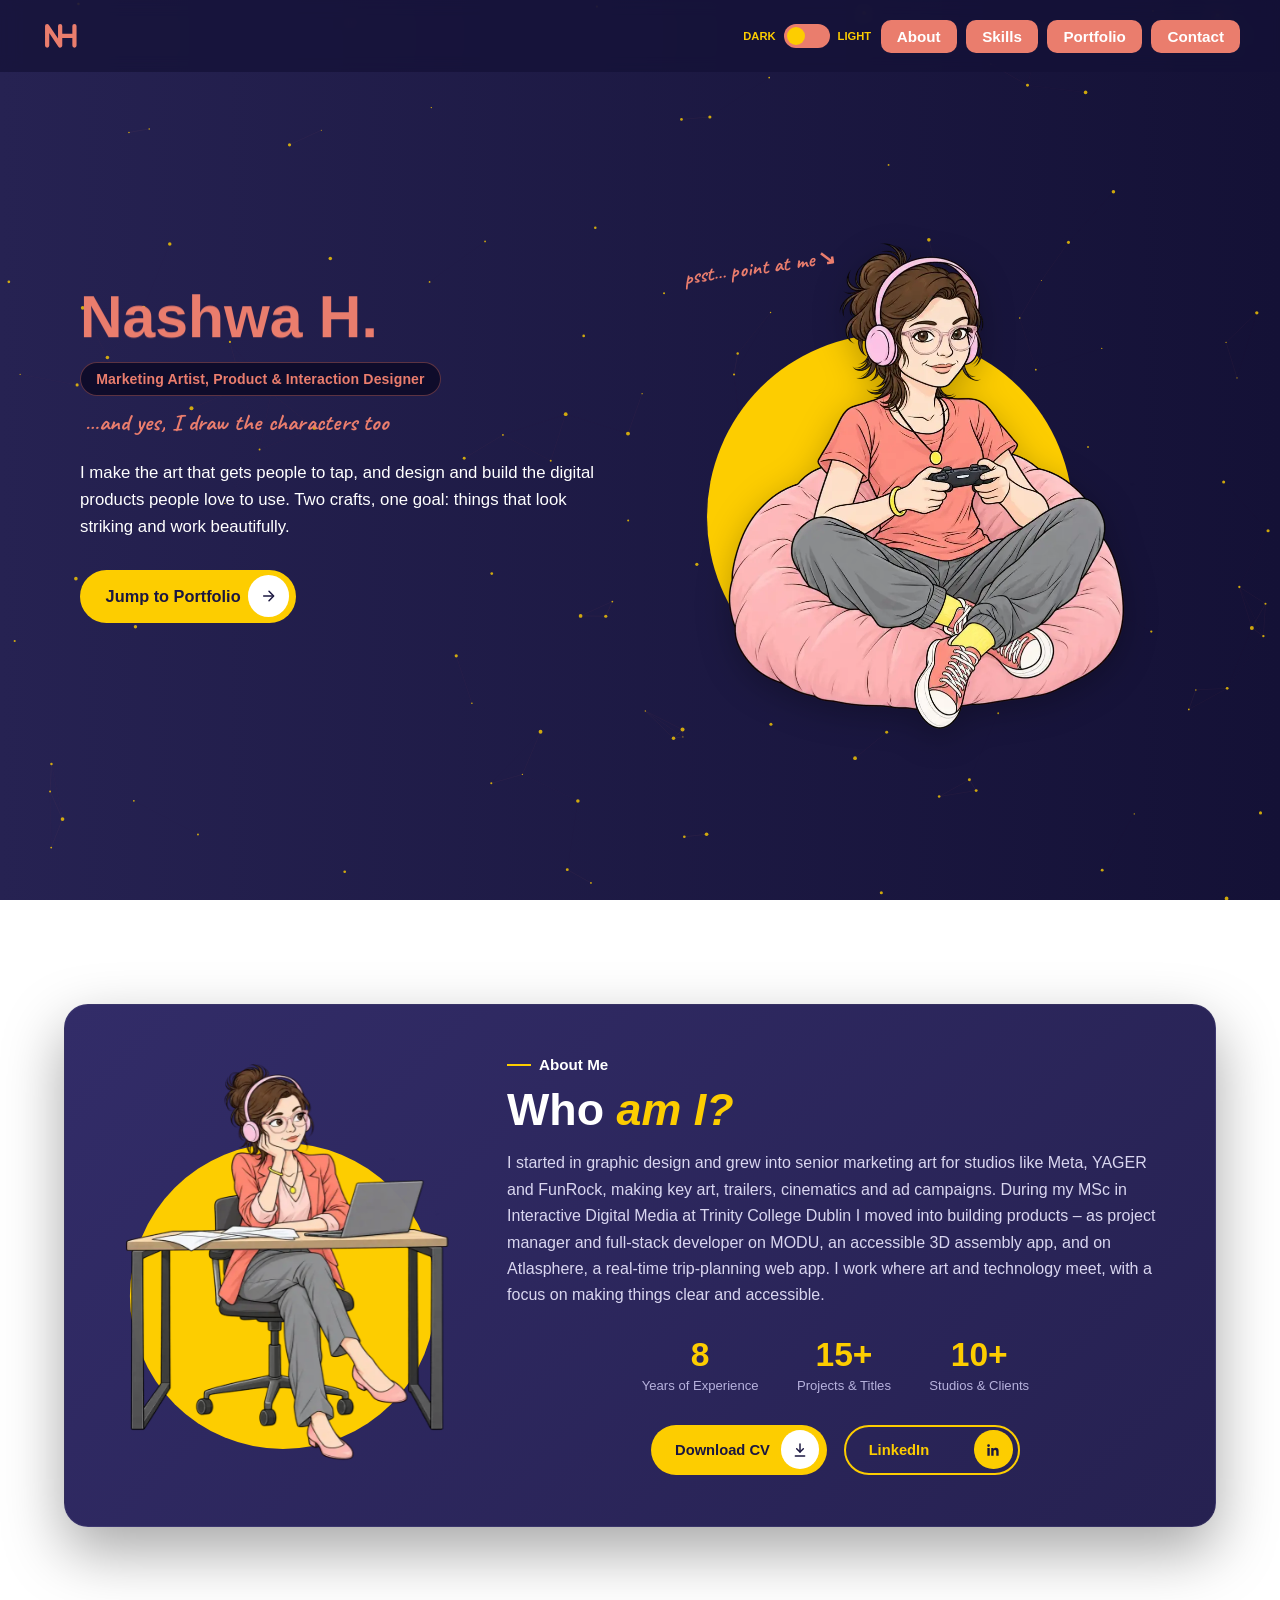
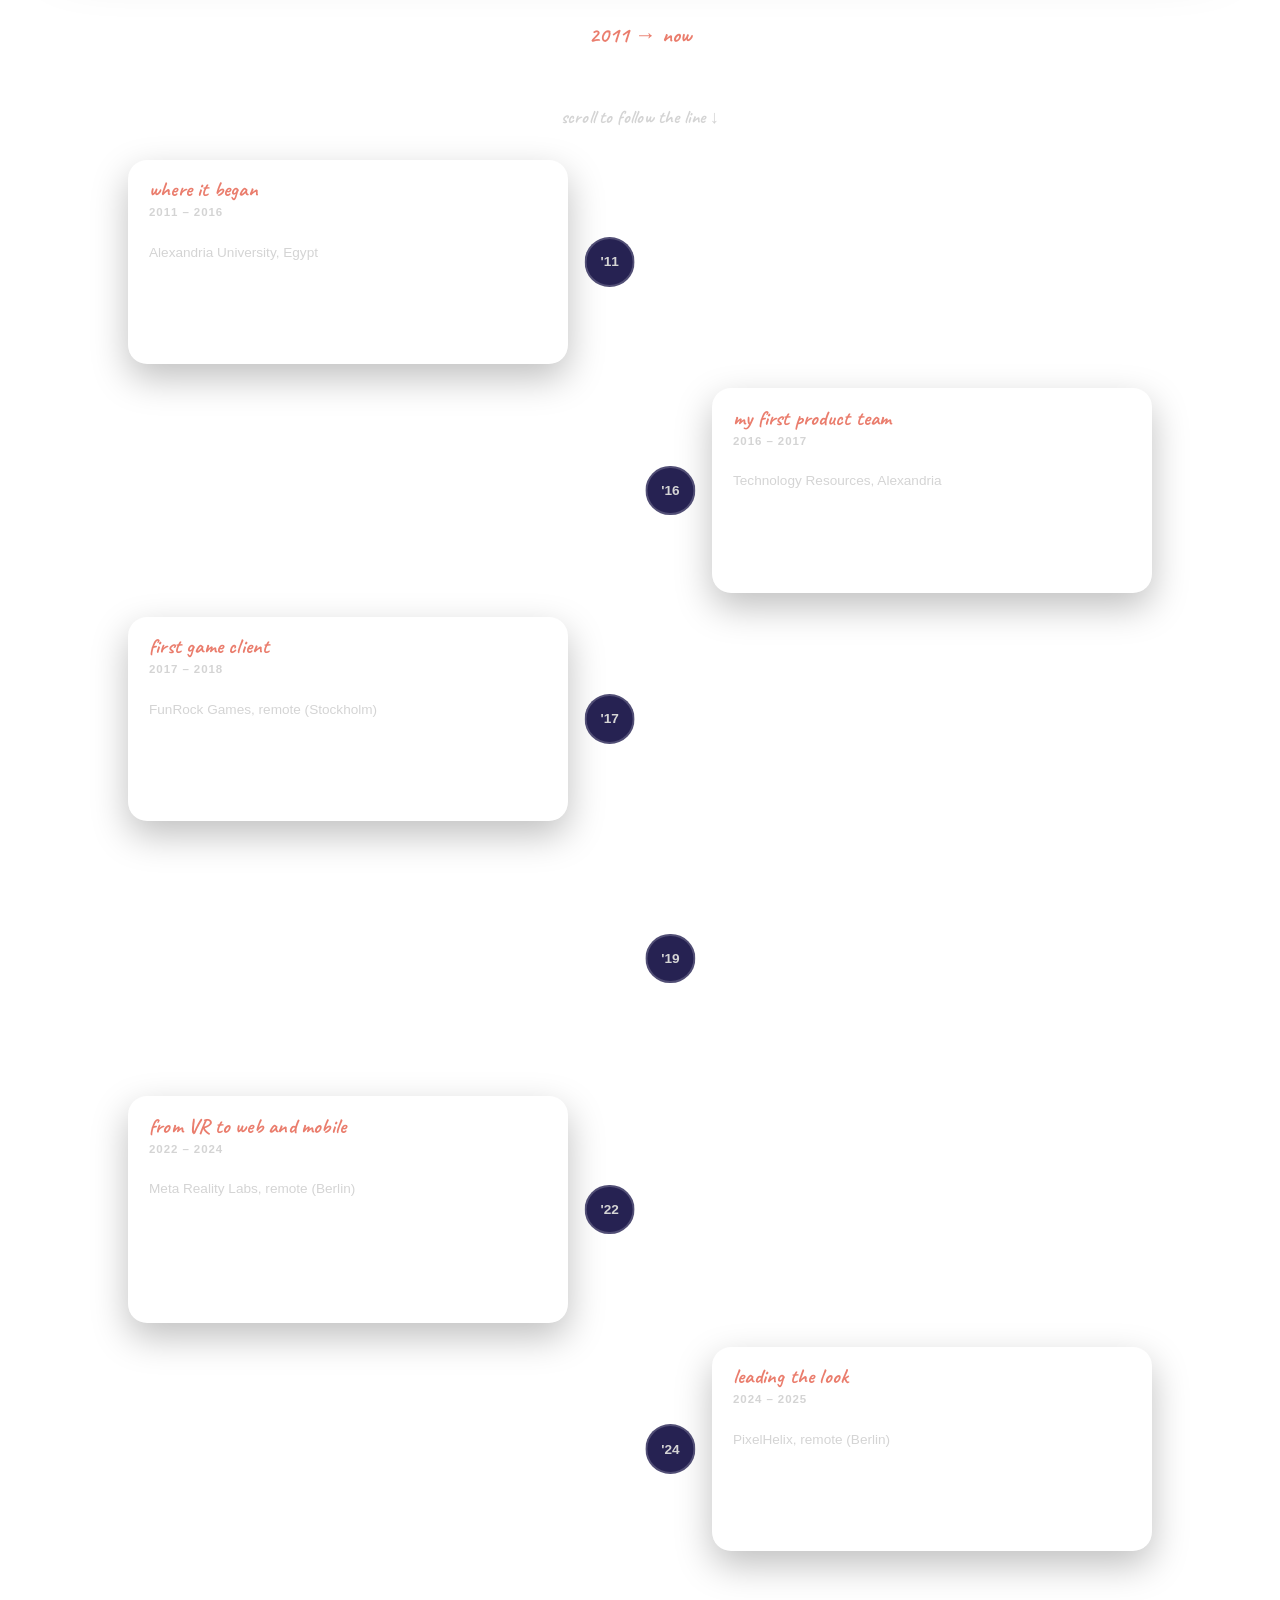
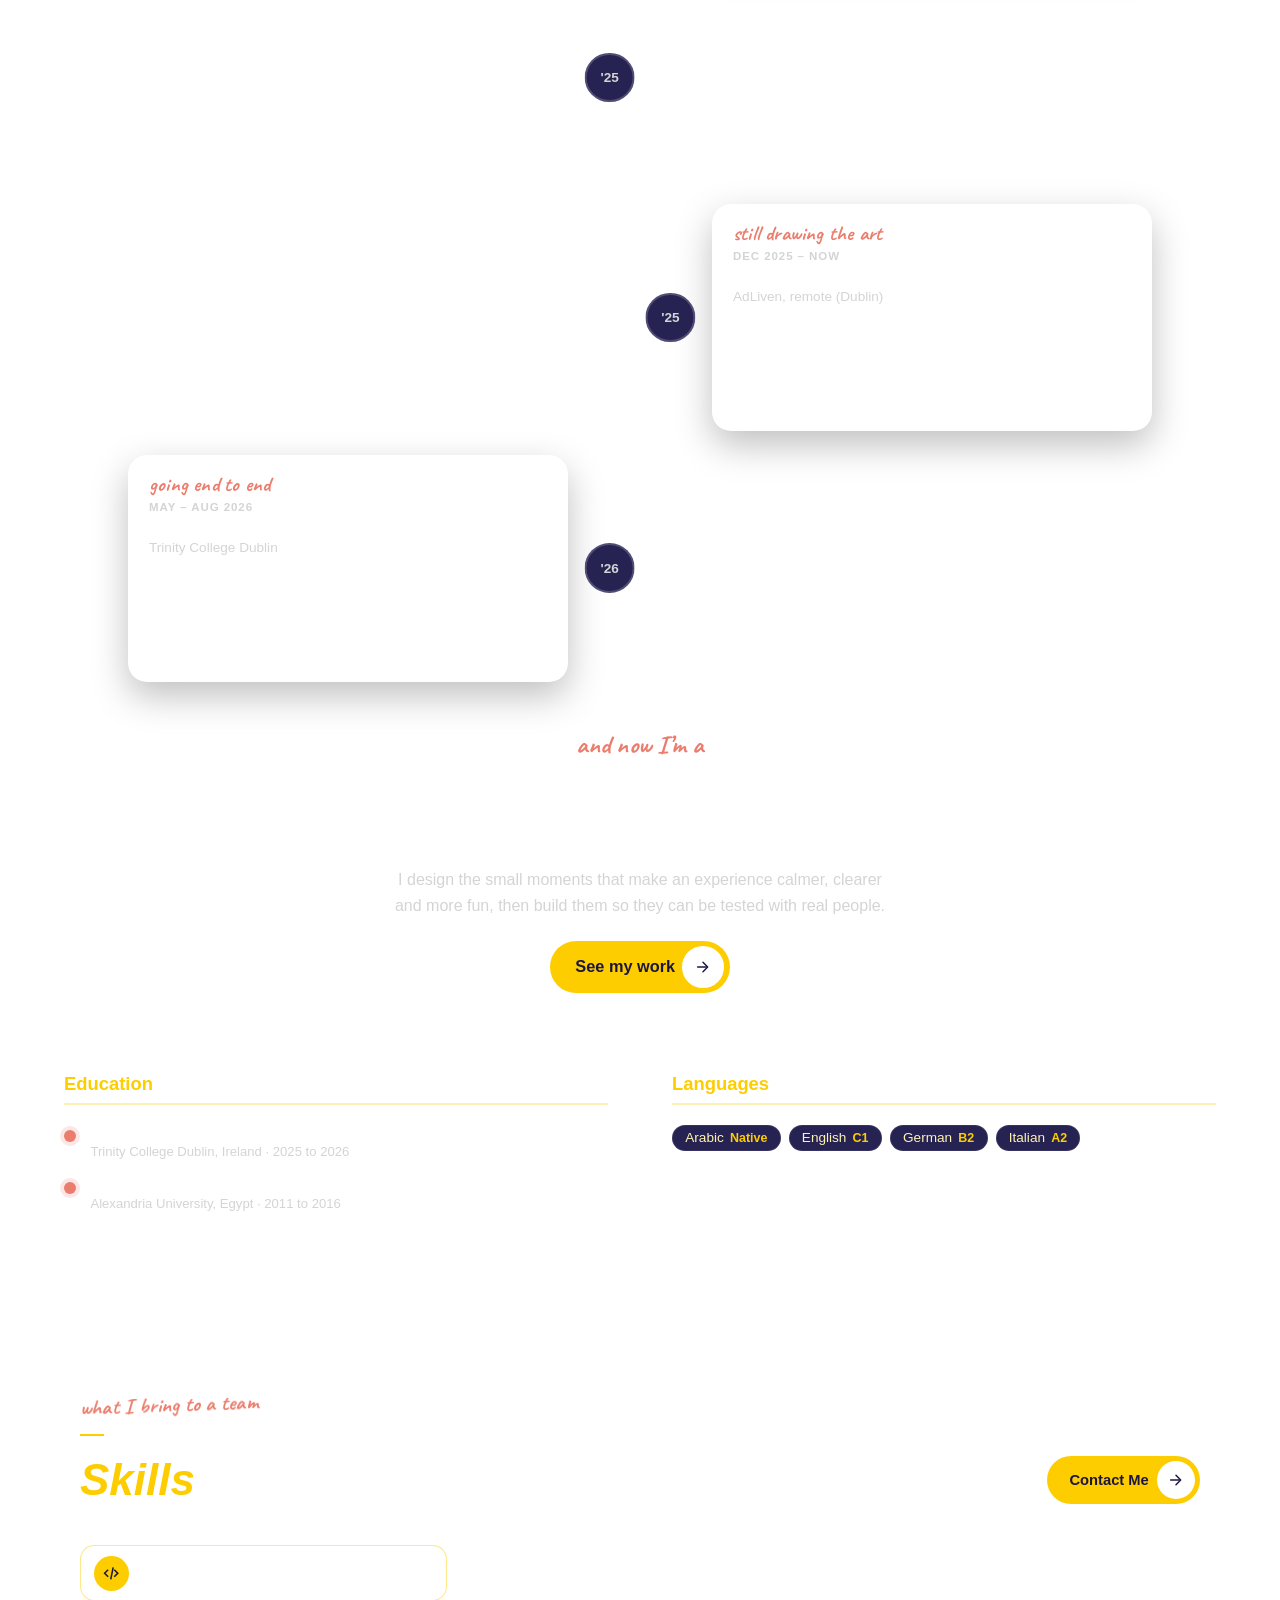
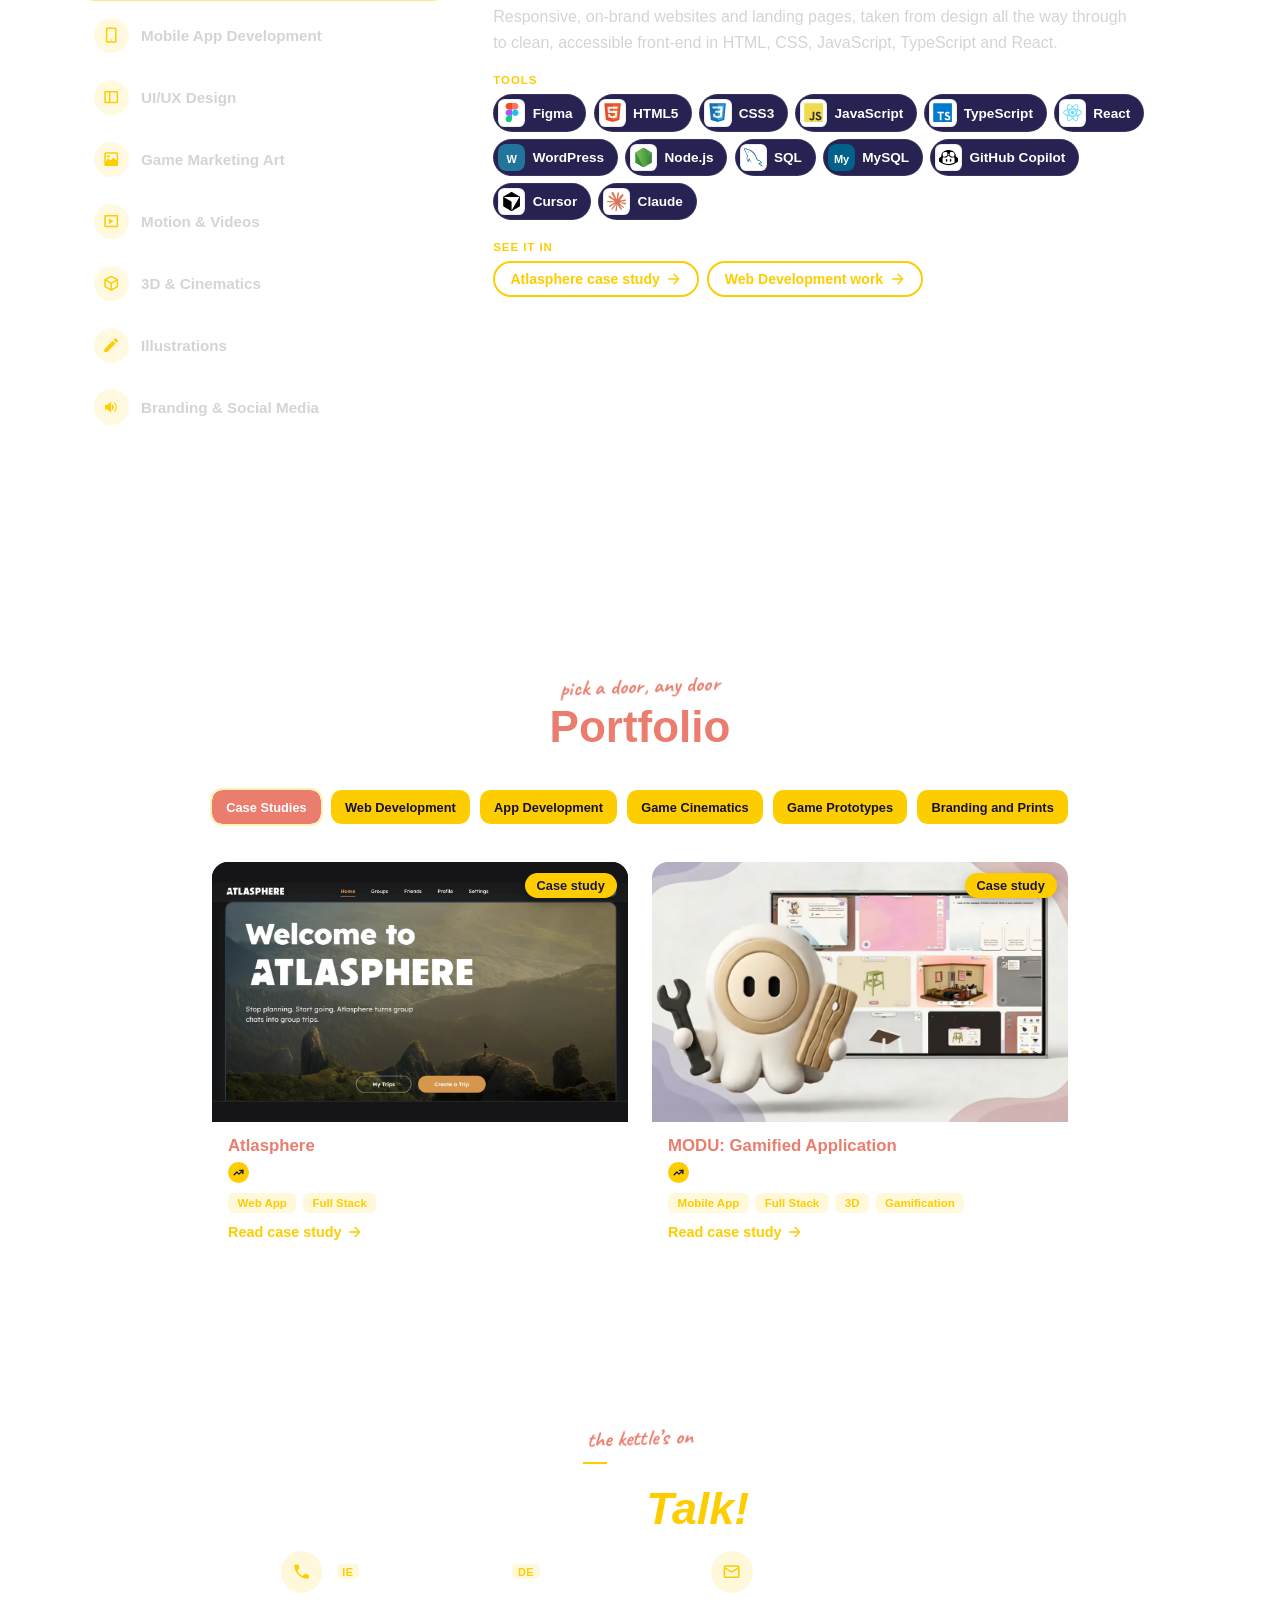
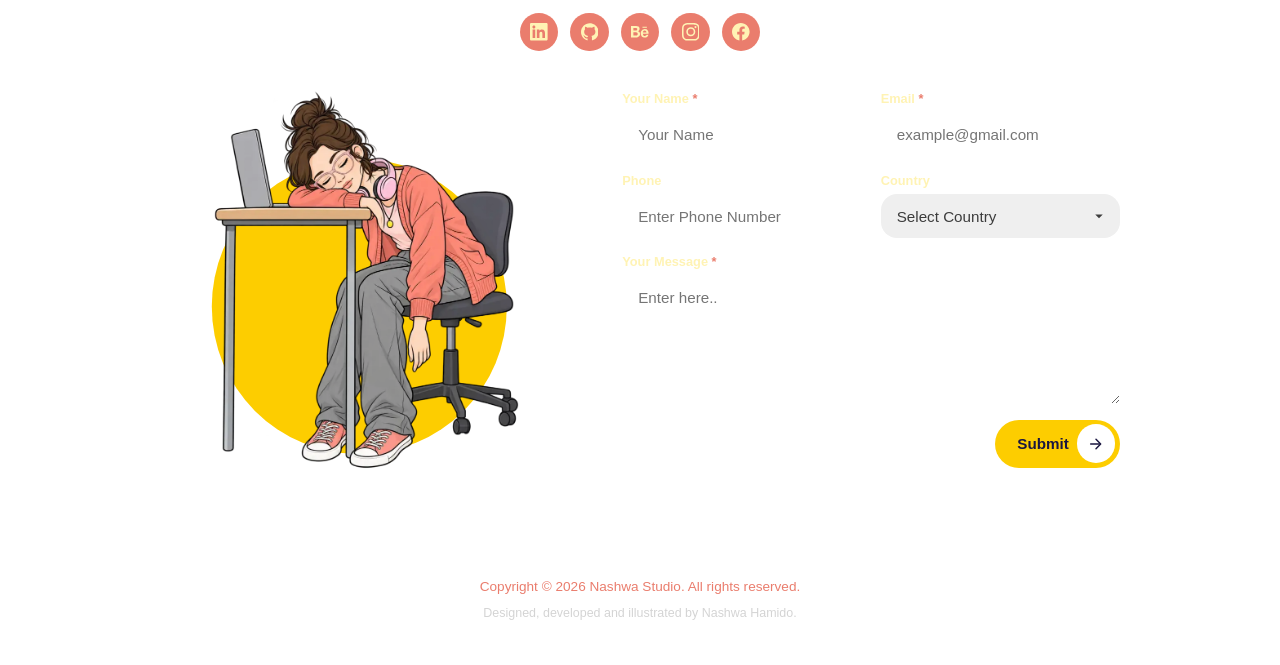
==== index.html @ b488387e "Joined NH monogram in coral for the site icon and the nav logo" ====
<!DOCTYPE html>
<html lang="en">
<head>
    <meta charset="UTF-8">
    <meta name="viewport" content="width=device-width, initial-scale=1.0">
    <meta name="description" content="Marketing artist, product and interaction designer. Key art, motion and cinematics for games at Meta and YAGER, and accessible web and mobile products built in React and React Native.">
    <link rel="preconnect" href="https://fonts.googleapis.com">
    <link rel="preconnect" href="https://fonts.gstatic.com" crossorigin>
    <link rel="stylesheet" href="https://fonts.googleapis.com/css2?family=Caveat:wght@500;700&display=swap">
    <link rel="stylesheet" type="text/css" href="css/onepage.css">
    <link rel="icon" type="image/svg+xml" href="/assets/favicon.svg">
    <link rel="icon" type="image/png" sizes="32x32" href="/assets/favicon-32.png">
    <link rel="apple-touch-icon" href="/assets/apple-touch-icon.png">
    <link rel="manifest" href="/site.webmanifest">
    <meta name="theme-color" content="#1d1946">
    <title>Nashwa Hamido | Marketing Artist, Product & Interaction Designer</title>
    <link rel="canonical" href="https://www.nashwa.studio/">
    <meta property="og:type" content="website">
    <meta property="og:site_name" content="Nashwa Hamido">
    <meta property="og:url" content="https://www.nashwa.studio/">
    <meta property="og:title" content="Nashwa Hamido | Marketing Artist, Product & Interaction Designer">
    <meta property="og:description" content="Marketing artist, product and interaction designer. Key art, motion and cinematics for games at Meta and YAGER, and accessible web and mobile products built in React and React Native.">
    <meta property="og:image" content="https://www.nashwa.studio/assets/og-share-2.jpg">
    <meta property="og:image:width" content="1200">
    <meta property="og:image:height" content="627">
    <meta property="og:image:alt" content="Nashwa Hamido, Marketing Artist, Product and Interaction Designer, illustrated gaming on a beanbag">
    <meta name="twitter:card" content="summary_large_image">
    <meta name="twitter:title" content="Nashwa Hamido | Marketing Artist, Product & Interaction Designer">
    <meta name="twitter:description" content="Marketing artist, product and interaction designer. Key art, motion and cinematics for games at Meta and YAGER, and accessible web and mobile products built in React and React Native.">
    <meta name="twitter:image" content="https://www.nashwa.studio/assets/og-share-2.jpg">
    <script type="application/ld+json">
{
      "@context": "https://schema.org",
      "@graph": [
        {
          "@type": "Person",
          "@id": "https://www.nashwa.studio/#person",
          "name": "Nashwa Hamido",
          "alternateName": [
            "Nashwa H.",
            "N. Hamido"
          ],
          "jobTitle": "Marketing Artist, Product & Interaction Designer",
          "url": "https://www.nashwa.studio/",
          "image": "https://www.nashwa.studio/assets/og-share-2.jpg",
          "email": "mailto:nashwa.elbanna144@gmail.com",
          "address": {
            "@type": "PostalAddress",
            "addressLocality": "Dublin",
            "addressCountry": "IE"
          },
          "alumniOf": [
            {
              "@type": "CollegeOrUniversity",
              "name": "Trinity College Dublin"
            },
            {
              "@type": "CollegeOrUniversity",
              "name": "Alexandria University"
            }
          ],
          "knowsAbout": [
            "Interaction design",
            "Product design",
            "UX design",
            "Accessibility",
            "Game marketing art",
            "Key art",
            "Motion design",
            "React Native",
            "TypeScript",
            "React",
            "Figma"
          ],
          "sameAs": [
            "https://www.linkedin.com/in/nashwa-hamido",
            "https://www.behance.net/NashwaHassan154",
            "https://github.com/nashwahamido"
          ]
        },
        {
          "@type": "WebSite",
          "@id": "https://www.nashwa.studio/#website",
          "url": "https://www.nashwa.studio/",
          "name": "Nashwa Hamido",
          "publisher": {
            "@id": "https://www.nashwa.studio/#person"
          }
        },
        {
          "@type": "ProfilePage",
          "@id": "https://www.nashwa.studio/#page",
          "url": "https://www.nashwa.studio/",
          "name": "Nashwa Hamido | Marketing Artist, Product & Interaction Designer",
          "mainEntity": {
            "@id": "https://www.nashwa.studio/#person"
          },
          "isPartOf": {
            "@id": "https://www.nashwa.studio/#website"
          }
        }
      ]
    }
    </script>
</head>
<body>
    <!-- Interactive particle background -->
    <canvas id="particle-canvas"></canvas>

    <!-- Fixed navigation -->
    <nav id="topnav" aria-label="primary">
        <a href="#home" class="logo" aria-label="Nashwa Hamido, home"><svg class="logo-mark" viewBox="0 0 64 64" aria-hidden="true" focusable="false"><path d="M11 47 V 17 L 31 47 V 17 M53 17 V 47 M31 32 H 53" fill="none" stroke="currentColor" stroke-width="6.5" stroke-linecap="round" stroke-linejoin="round"/></svg></a>
        <button class="nav-toggle" aria-label="Toggle navigation menu" aria-expanded="false" aria-controls="topnav"><span></span><span></span><span></span></button>
        <div class="nav-links">
            <div class="theme-toggle">
                <span class="theme-label">DARK</span>
                <label class="switch">
                    <input type="checkbox" id="theme-checkbox">
                    <span class="slider"></span>
                </label>
                <span class="theme-label">LIGHT</span>
            </div>
            <a href="#about">About</a>
            <a href="#services">Skills</a>
            <a href="#portfolio">Portfolio</a>
            <a href="#contact">Contact</a>
        </div>
    </nav>

    <main>
        <!-- ===================== HERO ===================== -->
        <section id="home" class="section">
            <div class="hero-text">
                <div class="name-block">
                    <h1 class="name reveal-hero">
                        <span class="name-loop">
                            <span class="name-loop-list" data-name-loop>
                                <span class="name-word">Nashwa Hamido</span>
                                <span class="name-word">Nashwa H.</span>
                                <span class="name-word">N. Hamido</span>
                            </span>
                        </span>
                    </h1>
                    <h2 class="title reveal-hero">Marketing Artist, Product &amp; Interaction Designer</h2>
                    <p class="scribble hero-scribble reveal-hero">&hellip;and yes, I draw the characters too</p>
                </div>
                <p class="description reveal-hero">I make the art that gets people to tap, and design and build the digital products people love to use. Two crafts, one goal: things that look striking and work beautifully.</p>
                <a href="#portfolio" class="cta reveal-hero">
                    <span class="cv-label">Jump to Portfolio</span>
                    <span class="cv-arrow" aria-hidden="true"><svg viewBox="0 0 24 24" fill="none" stroke="currentColor" stroke-width="2.2" stroke-linecap="round" stroke-linejoin="round"><path d="M4 12h13"/><path d="M12 5l7 7-7 7"/></svg></span>
                </a>
            </div>
            <div class="hero-art">
                <p class="scribble hero-hint" aria-hidden="true">psst&hellip; point at me</p>
                <a class="hero-art-wrapper" href="https://www.linkedin.com/in/nashwa-hamido/" target="_blank" rel="noopener" aria-label="Want to know more about me? Say hi on LinkedIn (opens in a new tab)">
                    <img src="assets/images/char/06_gaming.webp" alt="" class="reveal-art girl-illustration">
                    <svg class="zap-bolt zap-bolt--1" aria-hidden="true" viewBox="0 0 24 40"><path d="M14 0 L2 22 H11 L8 40 L22 14 H13 Z"/></svg>
                    <svg class="zap-bolt zap-bolt--2" aria-hidden="true" viewBox="0 0 24 40"><path d="M14 0 L2 22 H11 L8 40 L22 14 H13 Z"/></svg>
                    <svg class="zap-bolt zap-bolt--3" aria-hidden="true" viewBox="0 0 24 40"><path d="M14 0 L2 22 H11 L8 40 L22 14 H13 Z"/></svg>
                    <span class="speech-bubble" aria-hidden="true">WANT TO KNOW MORE ABOUT ME? SAY HI ON LINKEDIN!</span>
                </a>
            </div>
        </section>

        <!-- ===================== ABOUT ===================== -->
        <section id="about" class="section about-v2">
            <!-- Green intro card -->
            <div class="about-hero reveal">
                <div class="about-portrait">
                    <div class="portrait-illus">
                        <img src="assets/images/char/01_desk_work.webp" alt="Illustration of Nashwa working at her desk" class="portrait-illus-img">
                    </div>
                </div>
                <div class="about-intro">
                    <p class="kicker kicker-onhero"><span class="kicker-dash"></span>About Me</p>
                    <h2 class="about-h2">Who <span class="accent">am I?</span></h2>
                    <p class="about-desc">I started in graphic design and grew into senior marketing art for studios like Meta, YAGER and FunRock, making key art, trailers, cinematics and ad campaigns. During my MSc in Interactive Digital Media at Trinity College Dublin I moved into building products &ndash; as project manager and full-stack developer on MODU, an accessible 3D assembly app, and on Atlasphere, a real-time trip-planning web app. I work where art and technology meet, with a focus on making things clear and accessible.</p>
                    <div class="about-stats">
                        <div class="stat">
                            <span class="stat-num">8</span>
                            <span class="stat-label">Years of Experience</span>
                        </div>
                        <div class="stat">
                            <span class="stat-num">15+</span>
                            <span class="stat-label">Projects &amp; Titles</span>
                        </div>
                        <div class="stat">
                            <span class="stat-num">10+</span>
                            <span class="stat-label">Studios &amp; Clients</span>
                        </div>
                    </div>
                    <div class="about-cta-row">
                        <div class="cv-menu">
                            <button type="button" class="cv-btn" id="cv-menu-btn" aria-haspopup="true" aria-expanded="false" aria-controls="cv-menu-list">
                                <span class="cv-label">Download CV</span>
                                <span class="cv-arrow" aria-hidden="true"><svg viewBox="0 0 24 24" fill="none" stroke="currentColor" stroke-width="2.2" stroke-linecap="round" stroke-linejoin="round"><path d="M12 3v12"/><path d="m7 10 5 5 5-5"/><path d="M5 21h14"/></svg></span>
                            </button>
                            <div class="cv-menu-list" id="cv-menu-list" role="menu" aria-labelledby="cv-menu-btn" hidden>
                                <a href="assets/cv/NashwaHamido_CV_MarketingArtist.pdf" target="_blank" rel="noopener" role="menuitem">Marketing Artist</a>
                                <a href="assets/cv/NashwaHamido_CV_ProductInteractionDesigner.pdf" target="_blank" rel="noopener" role="menuitem">Product &amp; Interaction Designer</a>
                            </div>
                        </div>
                        <a href="https://www.linkedin.com/in/nashwa-hamido/" target="_blank" rel="noopener" class="cv-btn cv-btn-alt">
                            <span class="cv-label">LinkedIn</span>
                            <span class="cv-arrow" aria-hidden="true"><svg viewBox="0 0 24 24" width="14" height="14" fill="currentColor"><path d="M20.447 20.452h-3.554v-5.569c0-1.328-.027-3.037-1.852-3.037-1.853 0-2.136 1.445-2.136 2.939v5.667H9.351V9h3.414v1.561h.046c.477-.9 1.637-1.85 3.37-1.85 3.601 0 4.267 2.37 4.267 5.455v6.286zM5.337 7.433a2.062 2.062 0 1 1 0-4.124 2.062 2.062 0 0 1 0 4.124zM7.119 20.452H3.555V9h3.564v11.452z"/></svg></span>
                        </a>
                    </div>
                </div>
            </div>


            <!-- Journey: a wavy line that draws itself as you scroll -->
            <div class="journey" id="journey">
                <p class="scribble jr-kicker">2011 &rarr; now</p>
                <h3 class="jr-title">My journey so far</h3>
                <p class="scribble jr-hint" aria-hidden="true">scroll to follow the line &darr;</p>
                <div class="jr-track">
                    <svg class="jr-line" aria-hidden="true" focusable="false"><path class="jr-line-base"/><path class="jr-line-draw"/></svg>
                    <ol class="jr-stops">
                    <li class="jr-stop jr-stop--left">
                        <span class="jr-dot" aria-hidden="true">'11</span>
                        <article class="jr-card">
                            <p class="jr-note scribble">where it began</p>
                            <p class="jr-when">2011 – 2016</p>
                            <h4 class="jr-role">BFA (Hons) Visual Communication</h4>
                            <p class="jr-org">Alexandria University, Egypt</p>
                            <p class="jr-desc">Five years of drawing, type, layout and brand, and the habit of making things look intentional.</p>
                            <p class="jr-tags"><span>Illustration</span><span>Branding</span></p>
                        </article>
                    </li>
                    <li class="jr-stop jr-stop--right">
                        <span class="jr-dot" aria-hidden="true">'16</span>
                        <article class="jr-card">
                            <p class="jr-note scribble">my first product team</p>
                            <p class="jr-when">2016 – 2017</p>
                            <h4 class="jr-role">Graphic Designer &amp; Illustrator</h4>
                            <p class="jr-org">Technology Resources, Alexandria</p>
                            <p class="jr-desc">Worked alongside product managers and front-end designers on brand identities and UI for the company&rsquo;s mobile apps.</p>
                            <p class="jr-tags"><span>App UI</span><span>Brand identity</span></p>
                        </article>
                    </li>
                    <li class="jr-stop jr-stop--left">
                        <span class="jr-dot" aria-hidden="true">'17</span>
                        <article class="jr-card">
                            <p class="jr-note scribble">first game client</p>
                            <p class="jr-when">2017 – 2018</p>
                            <h4 class="jr-role">Graphic Designer</h4>
                            <p class="jr-org">FunRock Games, remote (Stockholm)</p>
                            <p class="jr-desc">Social ad campaigns for the mobile game Heroes United, in still and video formats.</p>
                            <p class="jr-tags"><span>Ad campaigns</span><span>Mobile games</span></p>
                        </article>
                    </li>
                    <li class="jr-stop jr-stop--right">
                        <span class="jr-dot" aria-hidden="true">'19</span>
                        <article class="jr-card">
                            <p class="jr-note scribble">AAA, in Berlin</p>
                            <p class="jr-when">2019 – 2022</p>
                            <h4 class="jr-role">Marketing Artist</h4>
                            <p class="jr-org">YAGER Development, Berlin</p>
                            <p class="jr-desc">UI icons and screens for The Cycle&rsquo;s DLCs, seasonal website mockups built in WordPress, and in-engine cinematics for trailers.</p>
                            <p class="jr-tags"><span>Key art</span><span>UI</span><span>Cinematics</span></p>
                        </article>
                        <img class="jr-char jr-char--tall" src="assets/images/char/07_laptop_standing.webp" alt="" aria-hidden="true" loading="lazy">
                    </li>
                    <li class="jr-stop jr-stop--left">
                        <span class="jr-dot" aria-hidden="true">'22</span>
                        <article class="jr-card">
                            <p class="jr-note scribble">from VR to web and mobile</p>
                            <p class="jr-when">2022 – 2024</p>
                            <h4 class="jr-role">Marketing Artist</h4>
                            <p class="jr-org">Meta Reality Labs, remote (Berlin)</p>
                            <p class="jr-desc">Store screens and UI icons in Figma, in-game rewards for Horizon Worlds as it moved from VR to web and mobile, and key art for Crayta seasons.</p>
                            <p class="jr-tags"><span>Figma</span><span>VR</span><span>Live ops</span></p>
                        </article>
                    </li>
                    <li class="jr-stop jr-stop--right">
                        <span class="jr-dot" aria-hidden="true">'24</span>
                        <article class="jr-card">
                            <p class="jr-note scribble">leading the look</p>
                            <p class="jr-when">2024 – 2025</p>
                            <h4 class="jr-role">Senior Designer</h4>
                            <p class="jr-org">PixelHelix, remote (Berlin)</p>
                            <p class="jr-desc">Creative direction for game marketing assets and brand campaigns, including interactive promotional visuals.</p>
                            <p class="jr-tags"><span>Creative direction</span></p>
                        </article>
                    </li>
                    <li class="jr-stop jr-stop--left">
                        <span class="jr-dot" aria-hidden="true">'25</span>
                        <article class="jr-card">
                            <p class="jr-note scribble">learning the why</p>
                            <p class="jr-when">2025 – 2026</p>
                            <h4 class="jr-role">MSc Interactive Digital Media</h4>
                            <p class="jr-org">Trinity College Dublin</p>
                            <p class="jr-desc">Research on reducing cognitive load in 3D interfaces, and two products built end to end: Atlasphere and MODU.</p>
                            <p class="jr-tags"><span>HCI</span><span>Accessibility</span><span>Research</span></p>
                        </article>
                        <img class="jr-char" src="assets/images/char/02_warrior.webp" alt="" aria-hidden="true" loading="lazy">
                    </li>
                    <li class="jr-stop jr-stop--right">
                        <span class="jr-dot" aria-hidden="true">'25</span>
                        <article class="jr-card">
                            <p class="jr-note scribble">still drawing the art</p>
                            <p class="jr-when">Dec 2025 – now</p>
                            <h4 class="jr-role">Senior Marketing Artist</h4>
                            <p class="jr-org">AdLiven, remote (Dublin)</p>
                            <p class="jr-desc">Video ads and screen designs for full campaigns for mobile game clients including King, Dream Games and MobilityWare, from concept to delivery.</p>
                            <p class="jr-tags"><span>Video ads</span><span>Mobile games</span></p>
                        </article>
                    </li>
                    <li class="jr-stop jr-stop--left">
                        <span class="jr-dot" aria-hidden="true">'26</span>
                        <article class="jr-card">
                            <p class="jr-note scribble">going end to end</p>
                            <p class="jr-when">May – Aug 2026</p>
                            <h4 class="jr-role">MODU, project manager &amp; full-stack</h4>
                            <p class="jr-org">Trinity College Dublin</p>
                            <p class="jr-desc">Four guidance profiles, a design system, and an IDM Showcase run with 100+ testers, 87% of whom finished all four builds.</p>
                            <p class="jr-tags"><span>React Native</span><span>Design systems</span><span>Testing</span></p>
                        </article>
                    </li>
                    </ol>
                </div>
                <div class="jr-now">
                    <p class="scribble">and now I&rsquo;m a</p>
                    <p class="jr-now-title">Product &amp; interaction designer who still draws the art</p>
                    <p class="jr-now-sub">I design the small moments that make an experience calmer, clearer and more fun, then build them so they can be tested with real people.</p>
                    <a href="#portfolio" class="cta jr-now-cta"><span class="cv-label">See my work</span><span class="cv-arrow" aria-hidden="true"><svg viewBox="0 0 24 24" fill="none" stroke="currentColor" stroke-width="2.2" stroke-linecap="round" stroke-linejoin="round"><path d="M4 12h13"/><path d="M12 5l7 7-7 7"/></svg></span></a>
                </div>
            </div>

            <!-- Education &amp; languages (experience lives in the journey above) -->
            <div class="about-timeline about-timeline--edu">
                <div class="tl-col reveal">
                    <h3 class="tl-title">Education</h3>
                    <div class="tl-item">
                        <span class="tl-dot"></span>
                        <div class="tl-body">
                            <span class="tl-role">MSc Interactive Digital Media</span>
                            <span class="tl-meta">Trinity College Dublin, Ireland &middot; 2025 to 2026</span>
                        </div>
                    </div>
                    <div class="tl-item">
                        <span class="tl-dot"></span>
                        <div class="tl-body">
                            <span class="tl-role">BFA (Hons) Visual Communication</span>
                            <span class="tl-meta">Alexandria University, Egypt &middot; 2011 to 2016</span>
                        </div>
                    </div>
                </div>
                <div class="tl-col reveal">
                    <h3 class="tl-title">Languages</h3>
                    <div class="lang-chips">
                        <span class="lang-chip">Arabic <em>Native</em></span>
                        <span class="lang-chip">English <em>C1</em></span>
                        <span class="lang-chip">German <em>B2</em></span>
                        <span class="lang-chip">Italian <em>A2</em></span>
                    </div>
                </div>
            </div>
        </section>

        <!-- ===================== SERVICES ===================== -->
        <section id="services" class="section">
            <p class="scribble section-scribble" aria-hidden="true">what I bring to a team</p>
            <p class="kicker"><span class="kicker-dash"></span>Skills &amp; tools</p>
            <div class="services-head">
                <h2 class="services-title"><span class="accent">Skills</span> &amp; tools</h2>
                <a href="#contact" class="view-all">
                    <span class="view-all-label">Contact Me</span>
                    <span class="view-all-arrow" aria-hidden="true"><svg viewBox="0 0 24 24" fill="none" stroke="currentColor" stroke-width="2.2" stroke-linecap="round" stroke-linejoin="round"><path d="M4 12h13"/><path d="M12 5l7 7-7 7"/></svg></span>
                </a>
            </div>
            <div class="services-grid">
                <div class="service-card" data-seen="Atlasphere case study|/atlasphere;Web Development work|#pf-webdev" data-tools="figma html5 css3 javascript typescript react wordpress node-js sql mysql github-copilot cursor claude">
                    <span class="service-icon">
                        <svg viewBox="0 0 24 24" aria-hidden="true"><path d="M8.7 15.9 4.8 12l3.9-3.9-1.4-1.4L2 12l5.3 5.3 1.4-1.4zm6.6 0 3.9-3.9-3.9-3.9 1.4-1.4L22 12l-5.3 5.3-1.4-1.4zM13.6 4.2l-3.2 15.6 1.96.4 3.2-15.6-1.96-.4z"/></svg>
                    </span>
                    <h3>Web Design &amp; Front-End</h3>
                    <p>Responsive, on-brand websites and landing pages, taken from design all the way through to clean, accessible front-end in HTML, CSS, JavaScript, TypeScript and React.</p>
                </div>
                <div class="service-card" data-seen="MODU case study|/modu;App Development work|#pf-appdev" data-tools="react-native expo figma supabase node-js git github-copilot cursor claude">
                    <span class="service-icon">
                        <svg viewBox="0 0 24 24" aria-hidden="true"><path d="M7 2h10a2 2 0 0 1 2 2v16a2 2 0 0 1-2 2H7a2 2 0 0 1-2-2V4a2 2 0 0 1 2-2zm0 2v16h10V4H7zm4 15h2v-1.5h-2V19z"/></svg>
                    </span>
                    <h3>Mobile App Development</h3>
                    <p>Cross-platform mobile apps built end to end with React Native (Expo), from UI design and gamification to real-time 3D features and backend integration.</p>
                </div>
                <div class="service-card" data-seen="MODU case study|/modu;Atlasphere case study|/atlasphere" data-tools="figma">
                    <span class="service-icon">
                        <svg viewBox="0 0 24 24" aria-hidden="true"><path d="M4 4h16a1 1 0 0 1 1 1v14a1 1 0 0 1-1 1H4a1 1 0 0 1-1-1V5a1 1 0 0 1 1-1zm1 2v12h4V6H5zm6 0v12h8V6h-8z"/></svg>
                    </span>
                    <h3>UI/UX Design</h3>
                    <p>User-centred interfaces and flows, from research and wireframes to interactive prototypes in Figma, built on shared design tokens and reusable components.</p>
                </div>
                <div class="service-card" data-seen="Game marketing work|#pf-casestudies" data-tools="photoshop illustrator midjourney adobe-firefly nano-banana gpt-image">
                    <span class="service-icon">
                        <svg viewBox="0 0 24 24" aria-hidden="true"><path d="M5 3a2 2 0 0 0-2 2v14a2 2 0 0 0 2 2h14a2 2 0 0 0 2-2V5a2 2 0 0 0-2-2H5zm0 2h14v8.6l-3.3-3.3a1 1 0 0 0-1.4 0l-3.3 3.3-2.3-2.3a1 1 0 0 0-1.4 0L5 15.6V5zm3.5 1.5a1.75 1.75 0 1 0 0 3.5 1.75 1.75 0 0 0 0-3.5z"/></svg>
                    </span>
                    <h3>Game Marketing Art</h3>
                    <p>Campaign key art and promotional visuals for games, from hero key art and store or launch assets to seasonal event artwork and ad creatives that stay on-brand across every channel.</p>
                </div>
                <div class="service-card" data-seen="Game marketing work|#pf-casestudies" data-tools="after-effects premiere-pro animate">
                    <span class="service-icon">
                        <svg viewBox="0 0 24 24" aria-hidden="true"><path d="M4 4a1 1 0 0 0-1 1v14a1 1 0 0 0 1 1h16a1 1 0 0 0 1-1V5a1 1 0 0 0-1-1H4zm1 2h14v12H5V6zm4 2.5v7l6-3.5-6-3.5z"/></svg>
                    </span>
                    <h3>Motion &amp; Videos</h3>
                    <p>Key art animation, trailers and social video that bring marketing art to life, with motion graphics and editing done in After Effects and Premiere Pro.</p>
                </div>
                <div class="service-card" data-seen="Game marketing work|#pf-casestudies;Game Prototypes|#pf-gamedev" data-tools="unreal-engine unity3d oculus maya blender zbrush 3ds-max keyshot">
                    <span class="service-icon">
                        <svg viewBox="0 0 24 24" aria-hidden="true"><path d="M12 2a1 1 0 0 0-.5.13l-8 4.5A1 1 0 0 0 3 7.5v9a1 1 0 0 0 .5.87l8 4.5a1 1 0 0 0 1 0l8-4.5a1 1 0 0 0 .5-.87v-9a1 1 0 0 0-.5-.87l-8-4.5A1 1 0 0 0 12 2zm0 2.15L18.2 7.5 12 11 5.8 7.5 12 4.15zM5 9.2l6 3.37v6.73l-6-3.38V9.2zm14 0v6.72l-6 3.38v-6.73l6-3.37z"/></svg>
                    </span>
                    <h3>3D &amp; Cinematics</h3>
                    <p>Staged in-engine cinematics, 3D scenes and product renders, built in Unreal Engine, Maya, Blender and KeyShot for striking promotional shots.</p>
                </div>
                <div class="service-card" data-seen="Branding and Prints|#pf-branding;Game Prototypes|#pf-gamedev" data-tools="photoshop illustrator">
                    <span class="service-icon">
                        <svg viewBox="0 0 24 24" aria-hidden="true"><path d="M3 17.25V21h3.75L17.81 9.94l-3.75-3.75L3 17.25zM20.71 7.04a1 1 0 0 0 0-1.41l-2.34-2.34a1 1 0 0 0-1.41 0l-1.83 1.83 3.75 3.75 1.83-1.83z"/></svg>
                    </span>
                    <h3>Illustrations</h3>
                    <p>Original illustration work across projects, from marketing and seasonal event pieces to iconography, characters and concept sketches for key art as part of the production pipeline.</p>
                </div>
                <div class="service-card" data-seen="Branding and Prints|#pf-branding" data-tools="photoshop illustrator figma">
                    <span class="service-icon">
                        <svg viewBox="0 0 24 24" aria-hidden="true"><path d="M4 9v6h3l5 4V5L7 9H4zm11.5 3a4.5 4.5 0 0 0-2.5-4.03v8.06A4.5 4.5 0 0 0 15.5 12zM16 5.03v2.06a7 7 0 0 1 0 9.82v2.06a9 9 0 0 0 0-13.94z"/></svg>
                    </span>
                    <h3>Branding &amp; Social Media</h3>
                    <p>Brand-consistent social campaigns and ad sets, with typography, banners and platform-ready creatives that carry one cohesive visual identity.</p>
                </div>
            </div>
                <!-- Toolkit: two tracks (art / product), each a left-to-right process -->
                <details class="tk-fold" id="tk-fold">
                    <summary class="tk-fold-btn"><span class="tk-fold-open">See the full toolkit</span><span class="tk-fold-close">Hide the full toolkit</span><svg viewBox="0 0 24 24" fill="none" stroke="currentColor" stroke-width="2.2" stroke-linecap="round" stroke-linejoin="round" aria-hidden="true"><path d="M6 9l6 6 6-6"/></svg></summary>
                <div class="toolkit" id="toolkit">
                    <p class="kicker tools-kicker"><span class="kicker-dash"></span>Toolkit</p>
                    <h2 class="tools-title">How I <span class="accent">make things</span></h2>
                    <p class="scribble section-scribble tk-scribble" aria-hidden="true">the tools behind it</p>
                    <p class="toolkit-hint">Every tool I use, grouped by how I make things.</p>
                    <section class="track track--art" aria-labelledby="track-art">
                        <header class="track-head"><h3 id="track-art" class="track-label">Art track</h3><p class="track-sub">Marketing art, motion and cinematics</p></header>
                        <ol class="track-steps">
                            <li class="step" style="--i:1"><span class="step-num" aria-hidden="true">1</span><h4 class="step-name">Sketch &amp; Paint</h4>
                                <ul class="step-tools"><li class="tchip" data-tool="photoshop"><span class="tool-ico tool-ico--tile" aria-hidden="true"><svg xmlns="http://www.w3.org/2000/svg" viewBox="0 0 128 128" preserveAspectRatio="xMidYMid meet"><rect width="128" height="128" rx="28" fill="#001e36"/><text x="64" y="70" text-anchor="middle" dominant-baseline="central" font-family="Arial, Helvetica, sans-serif" font-weight="700" font-size="52" fill="#31a8ff">Ps</text></svg></span><span class="tchip-name">Photoshop</span></li><li class="tchip" data-tool="illustrator"><span class="tool-ico tool-ico--tile" aria-hidden="true"><svg xmlns="http://www.w3.org/2000/svg" viewBox="0 0 128 128" preserveAspectRatio="xMidYMid meet"><rect width="128" height="128" rx="28" fill="#330000"/><text x="64" y="70" text-anchor="middle" dominant-baseline="central" font-family="Arial, Helvetica, sans-serif" font-weight="700" font-size="52" fill="#ff9a00">Ai</text></svg></span><span class="tchip-name">Illustrator</span></li><li class="tchip" data-tool="animate"><span class="tool-ico tool-ico--tile" aria-hidden="true"><svg xmlns="http://www.w3.org/2000/svg" viewBox="0 0 128 128" preserveAspectRatio="xMidYMid meet"><rect width="128" height="128" rx="28" fill="#331000"/><text x="64" y="70" text-anchor="middle" dominant-baseline="central" font-family="Arial, Helvetica, sans-serif" font-weight="700" font-size="52" fill="#ff9a3c">An</text></svg></span><span class="tchip-name">Animate</span></li></ul></li>
                            <li class="step" style="--i:2"><span class="step-num" aria-hidden="true">2</span><h4 class="step-name">3D &amp; Scenes</h4>
                                <ul class="step-tools"><li class="tchip" data-tool="maya"><span class="tool-ico" aria-hidden="true"><svg xmlns="http://www.w3.org/2000/svg" viewBox="0 0 128 128"><defs><linearGradient id="maya-original-a" gradientUnits="userSpaceOnUse" x1="100.777" y1="85.094" x2="86.576" y2="91.058"><stop offset=".09" stop-color="#1A5964"/><stop offset=".3" stop-color="#137078"/><stop offset=".5" stop-color="#0E8085"/><stop offset=".66" stop-color="#0C858A"/><stop offset="1" stop-color="#0A8B8F"/></linearGradient><linearGradient id="maya-original-b" gradientUnits="userSpaceOnUse" x1="99.581" y1="56.123" x2="130.166" y2="75.523"><stop offset="0" stop-color="#079EA0"/><stop offset=".43" stop-color="#14878E"/><stop offset="1" stop-color="#256A77"/></linearGradient><linearGradient id="maya-original-c" gradientUnits="userSpaceOnUse" x1="112" y1="16.835" x2="112" y2="120.497"><stop offset="0" stop-color="#B4B4B4"/><stop offset=".8" stop-color="#03ABAB"/><stop offset="1" stop-color="#137980"/></linearGradient><linearGradient id="maya-original-d" gradientUnits="userSpaceOnUse" x1="59.349" y1="57.417" x2="135.485" y2="42.575"><stop offset="0" stop-color="#0F5D64"/><stop offset=".1" stop-color="#097A7E"/><stop offset=".23" stop-color="#049395"/><stop offset=".34" stop-color="#01A3A3"/><stop offset=".43" stop-color="#00A8A8"/><stop offset="1" stop-color="#4EBCC1"/></linearGradient><linearGradient id="maya-original-e" gradientUnits="userSpaceOnUse" x1="-10.003" y1="72.033" x2="26.772" y2="50.748"><stop offset="0" stop-color="#00A9A9"/><stop offset=".65" stop-color="#049496"/><stop offset="1" stop-color="#088286"/></linearGradient><linearGradient id="maya-original-f" gradientUnits="userSpaceOnUse" x1="2.06" y1="91.643" x2="32.014" y2="89.985"><stop offset="0" stop-color="#20626E"/><stop offset="1" stop-color="#069D9F"/></linearGradient><linearGradient id="maya-original-g" gradientUnits="userSpaceOnUse" x1="41.036" y1="5.266" x2="36.336" y2="101.578"><stop offset="0" stop-color="#99CBD2"/><stop offset=".9" stop-color="#498F93"/><stop offset="1" stop-color="#2E7B7D"/></linearGradient></defs><path fill="url(#maya-original-a)" d="M98 121h3V49l-6 9v56l3 7z"/><path fill="url(#maya-original-b)" d="M98 121V51l23-44h5v54l-22 60h-6"/><path fill="url(#maya-original-c)" d="M126 121H98c2.9-5.7 14.1-29.2 19-48 8.5-33.1 9-58 9-58v106z"/><path fill="url(#maya-original-d)" d="M126 7H89L63 69l11 30h1c.4 0 1-.3 2-2 4.1-7.6 49-90 49-90z"/><path fill="url(#maya-original-e)" d="M2 121.7l3-.7 27-49V56L5 9 2 7.4v114.3z"/><path fill="url(#maya-original-f)" d="M32 59.1c-2.3 6.9-7.9 23.6-13.6 34.3C8.2 113 2 121.7 2 121.7s23.7 2 30-5.7V60v-.9z"/><path fill="url(#maya-original-g)" d="M52 97c1 1.8 1.6 2 2 2h21c.2-.2.4-.4.4-.7-.1-.4-.2-.9-.4-1.3L38 4 2 7.4S47.7 89.2 52 97z"/></svg></span><span class="tchip-name">Maya</span></li><li class="tchip" data-tool="blender"><span class="tool-ico" aria-hidden="true"><svg viewBox="0 0 128 128" xmlns="http://www.w3.org/2000/svg"><path d="M66.332 70.032c.24-4.242 2.327-7.987 5.485-10.634 3.094-2.602 7.248-4.193 11.809-4.193 4.537 0 8.69 1.59 11.78 4.193 3.163 2.647 5.237 6.392 5.485 10.634.24 4.35-1.523 8.41-4.605 11.417-3.158 3.05-7.627 4.977-12.66 4.977-5.037 0-9.526-1.915-12.664-4.977-3.094-3.006-4.853-7.044-4.606-11.397zm0 0" fill="#235785"/><path d="M39.245 79.002c.028 1.66.564 4.89 1.36 7.404 1.682 5.336 4.537 10.273 8.49 14.599 4.062 4.465 9.074 8.055 14.85 10.61 6.073 2.67 12.665 4.037 19.505 4.037 6.84-.009 13.432-1.4 19.504-4.102 5.776-2.582 10.79-6.168 14.85-10.657 3.974-4.374 6.82-9.307 8.491-14.647a37 37 0 001.595-8.163c.208-2.69.12-5.405-.263-8.12a37.535 37.535 0 00-5.417-14.714c-2.574-4.15-5.916-7.76-9.89-10.813l.012-.004-39.955-30.506c-.036-.028-.068-.056-.104-.08-2.619-2.002-7.044-1.994-9.91.008-2.914 2.031-3.25 5.385-.656 7.496l-.012.008 16.682 13.484-50.789.051h-.068c-4.197.004-8.239 2.739-9.03 6.213-.82 3.521 2.035 6.46 6.412 6.46l-.008.016 25.736-.048L4.58 82.524c-.056.044-.12.088-.176.132C.069 85.95-1.33 91.446 1.4 94.9c2.778 3.522 8.666 3.546 13.047.02L39.505 74.51s-.368 2.758-.336 4.397zm64.56 9.219c-5.168 5.228-12.416 8.21-20.227 8.21-7.831.012-15.079-2.918-20.248-8.142-2.526-2.559-4.377-5.473-5.528-8.591a22.202 22.202 0 01-1.271-9.602 22.446 22.446 0 012.778-9.039c1.507-2.714 3.59-5.18 6.14-7.267 5.033-4.058 11.42-6.28 18.1-6.28 6.709-.008 13.097 2.174 18.13 6.236 2.55 2.075 4.625 4.529 6.14 7.243a22.302 22.302 0 012.774 9.043 22.313 22.313 0 01-1.271 9.598c-1.147 3.142-3.002 6.056-5.533 8.615zm0 0" fill="#e87500"/></svg></span><span class="tchip-name">Blender</span></li><li class="tchip" data-tool="zbrush"><span class="tool-ico tool-ico--tile" aria-hidden="true"><svg xmlns="http://www.w3.org/2000/svg" viewBox="0 0 128 128"><rect x="0" y="0" width="128" height="128" rx="26" fill="#2b2b2b"/><text x="64" y="64" dominant-baseline="central" text-anchor="middle" font-family="'Trebuchet MS','Segoe UI',Arial,sans-serif" font-weight="700" font-size="60" fill="#d98a4b">Zb</text></svg></span><span class="tchip-name">ZBrush</span></li><li class="tchip" data-tool="3ds-max"><span class="tool-ico tool-ico--tile" aria-hidden="true"><svg xmlns="http://www.w3.org/2000/svg" viewBox="0 0 128 128"><rect x="0" y="0" width="128" height="128" rx="26" fill="#0d2e2c"/><text x="64" y="64" dominant-baseline="central" text-anchor="middle" font-family="'Trebuchet MS','Segoe UI',Arial,sans-serif" font-weight="700" font-size="44" fill="#2fb6ad">3ds</text></svg></span><span class="tchip-name">3ds Max</span></li><li class="tchip" data-tool="keyshot"><span class="tool-ico tool-ico--tile" aria-hidden="true"><svg xmlns="http://www.w3.org/2000/svg" viewBox="0 0 128 128"><rect x="0" y="0" width="128" height="128" rx="26" fill="#0a2a43"/><text x="64" y="64" dominant-baseline="central" text-anchor="middle" font-family="'Trebuchet MS','Segoe UI',Arial,sans-serif" font-weight="700" font-size="60" fill="#ffc20e">KS</text></svg></span><span class="tchip-name">KeyShot</span></li></ul></li>
                            <li class="step" style="--i:3"><span class="step-num" aria-hidden="true">3</span><h4 class="step-name">Motion &amp; Edit</h4>
                                <ul class="step-tools"><li class="tchip" data-tool="after-effects"><span class="tool-ico tool-ico--tile" aria-hidden="true"><svg xmlns="http://www.w3.org/2000/svg" viewBox="0 0 128 128" preserveAspectRatio="xMidYMid meet"><rect width="128" height="128" rx="28" fill="#00005b"/><text x="64" y="70" text-anchor="middle" dominant-baseline="central" font-family="Arial, Helvetica, sans-serif" font-weight="700" font-size="52" fill="#9999ff">Ae</text></svg></span><span class="tchip-name">After Effects</span></li><li class="tchip" data-tool="premiere-pro"><span class="tool-ico tool-ico--tile" aria-hidden="true"><svg xmlns="http://www.w3.org/2000/svg" viewBox="0 0 128 128" preserveAspectRatio="xMidYMid meet"><rect width="128" height="128" rx="28" fill="#2a0634"/><text x="64" y="70" text-anchor="middle" dominant-baseline="central" font-family="Arial, Helvetica, sans-serif" font-weight="700" font-size="52" fill="#ea77ff">Pr</text></svg></span><span class="tchip-name">Premiere Pro</span></li></ul></li>
                            <li class="step" style="--i:4"><span class="step-num" aria-hidden="true">4</span><h4 class="step-name">Engine &amp; Cinematics</h4>
                                <ul class="step-tools"><li class="tchip" data-tool="unreal-engine"><span class="tool-ico" aria-hidden="true"><svg viewBox="0 0 128 128" xmlns="http://www.w3.org/2000/svg"><g fill-rule="evenodd"><path d="M100.61 72.875c-1.063 5.121-5.785 18.266-20.852 25.379l-6.05-6.8-10.212 10.261A37.67 37.67 0 0133.7 86.43c1.086.34 2.203.551 3.336.63 1.672.03 3.485-.583 3.485-3.391V55.974a4.57 4.57 0 00-5.735-4.57c-4.726 1.089-8.504 12.882-8.504 12.882a37.509 37.509 0 0112.98-28.738 38.043 38.043 0 0119.148-8.836c-5.16 2.942-8.058 7.739-8.058 11.762 0 6.477 3.898 5.692 5.054 4.739v37.379c.196.468.453.91.762 1.316a5.528 5.528 0 004.516 2.285c3.902 0 8.968-4.457 8.968-4.457V49.478c0-3.078-2.32-6.793-4.644-8.07 0 0 4.3-.762 7.621 1.777a28.338 28.338 0 011.984-2.183c7.747-7.598 15.04-9.762 21.117-10.844 0 0-11.047 8.683-11.047 20.332 0 8.664.223 29.789.223 29.789 4.098 3.957 10.195-1.758 15.703-7.403z"/><path d="M64 2.383C29.973 2.383 2.383 29.973 2.383 64S29.973 125.617 64 125.617 125.617 98.027 125.617 64 98.027 2.383 64 2.383zm0 120.77C31.332 123.153 4.848 96.669 4.848 64 4.852 31.333 31.336 4.849 64.004 4.853c32.668 0 59.148 26.484 59.148 59.152S96.668 123.157 64 123.157z"/></g></svg></span><span class="tchip-name">Unreal Engine</span></li><li class="tchip" data-tool="unity3d"><span class="tool-ico" aria-hidden="true"><svg xmlns="http://www.w3.org/2000/svg" viewBox="0 0 128 128"><path d="m63.991 128 51.702-29.855-19.817-11.461-20.26 11.704a1.151 1.151 0 0 1-1.125-.009 1.145 1.145 0 0 1-.568-.975V69.608c0-.819.424-1.56 1.133-1.968L99.13 53.737a1.119 1.119 0 0 1 1.124.009c.352.195.572.564.576.966V78.11l19.83 11.454V29.855L63.99 62.566Zm0 0"/><path fill="#4d4d4d" d="m52.397 98.401-20.27-11.718-19.832 11.46L63.991 128V62.566L7.34 29.854V89.56l19.825-11.45V54.714c.009-.401.225-.77.572-.966a1.13 1.13 0 0 1 1.13-.009L52.953 67.64a2.275 2.275 0 0 1 1.133 1.97v27.8a1.156 1.156 0 0 1-.565.98 1.131 1.131 0 0 1-1.124.012"/><path fill="gray" d="M68.959 0v22.9L89.22 34.597c.348.203.555.576.555.984 0 .403-.212.772-.555.975L65.137 50.468a2.302 2.302 0 0 1-2.27 0L38.791 36.556a1.122 1.122 0 0 1-.56-.975 1.127 1.127 0 0 1 .56-.984L59.048 22.9V0L7.339 29.855l56.652 32.711 56.665-32.71Zm0 0"/></svg></span><span class="tchip-name">Unity3D</span></li><li class="tchip" data-tool="oculus"><span class="tool-ico" aria-hidden="true"><svg fill="#1c1e20" role="img" viewBox="0 0 24 24" xmlns="http://www.w3.org/2000/svg"><path d="M18.135 13.949c-.319.221-.675.355-1.057.416s-.761.049-1.142.049H8.063c-.382 0-.762.014-1.145-.049-.381-.063-.734-.195-1.057-.416-.643-.451-1.027-1.17-1.027-1.951 0-.796.387-1.515 1.029-1.95.314-.225.674-.359 1.049-.42s.75-.061 1.141-.061h7.875c.375 0 .765-.014 1.14.046s.735.194 1.051.405c.645.434 1.02 1.17 1.02 1.949 0 .78-.391 1.5-1.035 1.95l.031.032zm3.174-7.555c-.845-.678-1.812-1.146-2.865-1.398-.6-.146-1.203-.211-1.822-.23-.449-.015-.899-.01-1.364-.01H8.76c-.457 0-.915-.005-1.372.01-.618.021-1.222.083-1.825.23-1.051.254-2.025.723-2.865 1.4C.99 7.761 0 9.82 0 12c0 2.182.99 4.241 2.689 5.606.846.678 1.815 1.146 2.865 1.4.603.146 1.206.211 1.823.229.45.016.9.012 1.365.012h6.496c.449 0 .914.004 1.364-.012.615-.018 1.215-.082 1.814-.229 1.05-.256 2.011-.723 2.866-1.402C23.01 16.24 24 14.18 24 12c0-2.181-.99-4.241-2.691-5.606z"/></svg></span><span class="tchip-name">Oculus</span></li></ul></li>
                        </ol>
                    </section>
                    <section class="track track--product" aria-labelledby="track-product">
                        <header class="track-head"><h3 id="track-product" class="track-label">Product track</h3><p class="track-sub">Design, build and ship digital products</p></header>
                        <ol class="track-steps">
                            <li class="step" style="--i:1"><span class="step-num" aria-hidden="true">1</span><h4 class="step-name">Design</h4>
                                <ul class="step-tools"><li class="tchip" data-tool="figma"><span class="tool-ico" aria-hidden="true"><svg xmlns="http://www.w3.org/2000/svg" viewBox="0 0 128 128"><path fill="#0acf83" d="M45.5 129c11.9 0 21.5-9.6 21.5-21.5V86H45.5C33.6 86 24 95.6 24 107.5S33.6 129 45.5 129zm0 0"/><path fill="#a259ff" d="M24 64.5C24 52.6 33.6 43 45.5 43H67v43H45.5C33.6 86 24 76.4 24 64.5zm0 0"/><path fill="#f24e1e" d="M24 21.5C24 9.6 33.6 0 45.5 0H67v43H45.5C33.6 43 24 33.4 24 21.5zm0 0"/><path fill="#ff7262" d="M67 0h21.5C100.4 0 110 9.6 110 21.5S100.4 43 88.5 43H67zm0 0"/><path fill="#1abcfe" d="M110 64.5c0 11.9-9.6 21.5-21.5 21.5S67 76.4 67 64.5 76.6 43 88.5 43 110 52.6 110 64.5zm0 0"/></svg></span><span class="tchip-name">Figma</span></li></ul></li>
                            <li class="step" style="--i:2"><span class="step-num" aria-hidden="true">2</span><h4 class="step-name">Build</h4>
                                <ul class="step-tools"><li class="tchip" data-tool="html5"><span class="tool-ico" aria-hidden="true"><svg xmlns="http://www.w3.org/2000/svg" viewBox="0 0 128 128"><path fill="#E44D26" d="M19.037 113.876L9.032 1.661h109.936l-10.016 112.198-45.019 12.48z"/><path fill="#F16529" d="M64 116.8l36.378-10.086 8.559-95.878H64z"/><path fill="#EBEBEB" d="M64 52.455H45.788L44.53 38.361H64V24.599H29.489l.33 3.692 3.382 37.927H64zm0 35.743l-.061.017-15.327-4.14-.979-10.975H33.816l1.928 21.609 28.193 7.826.063-.017z"/><path fill="#fff" d="M63.952 52.455v13.763h16.947l-1.597 17.849-15.35 4.143v14.319l28.215-7.82.207-2.325 3.234-36.233.335-3.696h-3.708zm0-27.856v13.762h33.244l.276-3.092.628-6.978.329-3.692z"/></svg></span><span class="tchip-name">HTML5</span></li><li class="tchip" data-tool="css3"><span class="tool-ico" aria-hidden="true"><svg xmlns="http://www.w3.org/2000/svg" viewBox="0 0 128 128"><path fill="#1572B6" d="M18.814 114.123L8.76 1.352h110.48l-10.064 112.754-45.243 12.543-45.119-12.526z"/><path fill="#33A9DC" d="M64.001 117.062l36.559-10.136 8.601-96.354h-45.16v106.49z"/><path fill="#fff" d="M64.001 51.429h18.302l1.264-14.163H64.001V23.435h34.682l-.332 3.711-3.4 38.114h-30.95V51.429z"/><path fill="#EBEBEB" d="M64.083 87.349l-.061.018-15.403-4.159-.985-11.031H33.752l1.937 21.717 28.331 7.863.063-.018v-14.39z"/><path fill="#fff" d="M81.127 64.675l-1.666 18.522-15.426 4.164v14.39l28.354-7.858.208-2.337 2.406-26.881H81.127z"/><path fill="#EBEBEB" d="M64.048 23.435v13.831H30.64l-.277-3.108-.63-7.012-.331-3.711h34.646zm-.047 27.996v13.831H48.792l-.277-3.108-.631-7.012-.33-3.711h16.447z"/></svg></span><span class="tchip-name">CSS3</span></li><li class="tchip" data-tool="javascript"><span class="tool-ico" aria-hidden="true"><svg xmlns="http://www.w3.org/2000/svg" viewBox="0 0 128 128"><path fill="#F0DB4F" d="M1.408 1.408h125.184v125.185H1.408z"/><path fill="#323330" d="M116.347 96.736c-.917-5.711-4.641-10.508-15.672-14.981-3.832-1.761-8.104-3.022-9.377-5.926-.452-1.69-.512-2.642-.226-3.665.821-3.32 4.784-4.355 7.925-3.403 2.023.678 3.938 2.237 5.093 4.724 5.402-3.498 5.391-3.475 9.163-5.879-1.381-2.141-2.118-3.129-3.022-4.045-3.249-3.629-7.676-5.498-14.756-5.355l-3.688.477c-3.534.893-6.902 2.748-8.877 5.235-5.926 6.724-4.236 18.492 2.975 23.335 7.104 5.332 17.54 6.545 18.873 11.531 1.297 6.104-4.486 8.08-10.234 7.378-4.236-.881-6.592-3.034-9.139-6.949-4.688 2.713-4.688 2.713-9.508 5.485 1.143 2.499 2.344 3.63 4.26 5.795 9.068 9.198 31.76 8.746 35.83-5.176.165-.478 1.261-3.666.38-8.581zM69.462 58.943H57.753l-.048 30.272c0 6.438.333 12.34-.714 14.149-1.713 3.558-6.152 3.117-8.175 2.427-2.059-1.012-3.106-2.451-4.319-4.485-.333-.584-.583-1.036-.667-1.071l-9.52 5.83c1.583 3.249 3.915 6.069 6.902 7.901 4.462 2.678 10.459 3.499 16.731 2.059 4.082-1.189 7.604-3.652 9.448-7.401 2.666-4.915 2.094-10.864 2.07-17.444.06-10.735.001-21.468.001-32.237z"/></svg></span><span class="tchip-name">JavaScript</span></li><li class="tchip" data-tool="typescript"><span class="tool-ico" aria-hidden="true"><svg xmlns="http://www.w3.org/2000/svg" viewBox="0 0 128 128"><path fill="#fff" d="M22.67 47h99.67v73.67H22.67z"/><path data-name="original" fill="#007acc" d="M1.5 63.91v62.5h125v-125H1.5zm100.73-5a15.56 15.56 0 017.82 4.5 20.58 20.58 0 013 4c0 .16-5.4 3.81-8.69 5.85-.12.08-.6-.44-1.13-1.23a7.09 7.09 0 00-5.87-3.53c-3.79-.26-6.23 1.73-6.21 5a4.58 4.58 0 00.54 2.34c.83 1.73 2.38 2.76 7.24 4.86 8.95 3.85 12.78 6.39 15.16 10 2.66 4 3.25 10.46 1.45 15.24-2 5.2-6.9 8.73-13.83 9.9a38.32 38.32 0 01-9.52-.1 23 23 0 01-12.72-6.63c-1.15-1.27-3.39-4.58-3.25-4.82a9.34 9.34 0 011.15-.73L82 101l3.59-2.08.75 1.11a16.78 16.78 0 004.74 4.54c4 2.1 9.46 1.81 12.16-.62a5.43 5.43 0 00.69-6.92c-1-1.39-3-2.56-8.59-5-6.45-2.78-9.23-4.5-11.77-7.24a16.48 16.48 0 01-3.43-6.25 25 25 0 01-.22-8c1.33-6.23 6-10.58 12.82-11.87a31.66 31.66 0 019.49.26zm-29.34 5.24v5.12H56.66v46.23H45.15V69.26H28.88v-5a49.19 49.19 0 01.12-5.17C29.08 59 39 59 51 59h21.83z"/></svg></span><span class="tchip-name">TypeScript</span></li><li class="tchip" data-tool="react"><span class="tool-ico" aria-hidden="true"><svg xmlns="http://www.w3.org/2000/svg" viewBox="0 0 128 128"><g fill="#61DAFB"><circle cx="64" cy="64" r="11.4"/><path d="M107.3 45.2c-2.2-.8-4.5-1.6-6.9-2.3.6-2.4 1.1-4.8 1.5-7.1 2.1-13.2-.2-22.5-6.6-26.1-1.9-1.1-4-1.6-6.4-1.6-7 0-15.9 5.2-24.9 13.9-9-8.7-17.9-13.9-24.9-13.9-2.4 0-4.5.5-6.4 1.6-6.4 3.7-8.7 13-6.6 26.1.4 2.3.9 4.7 1.5 7.1-2.4.7-4.7 1.4-6.9 2.3C8.2 50 1.4 56.6 1.4 64s6.9 14 19.3 18.8c2.2.8 4.5 1.6 6.9 2.3-.6 2.4-1.1 4.8-1.5 7.1-2.1 13.2.2 22.5 6.6 26.1 1.9 1.1 4 1.6 6.4 1.6 7.1 0 16-5.2 24.9-13.9 9 8.7 17.9 13.9 24.9 13.9 2.4 0 4.5-.5 6.4-1.6 6.4-3.7 8.7-13 6.6-26.1-.4-2.3-.9-4.7-1.5-7.1 2.4-.7 4.7-1.4 6.9-2.3 12.5-4.8 19.3-11.4 19.3-18.8s-6.8-14-19.3-18.8zM92.5 14.7c4.1 2.4 5.5 9.8 3.8 20.3-.3 2.1-.8 4.3-1.4 6.6-5.2-1.2-10.7-2-16.5-2.5-3.4-4.8-6.9-9.1-10.4-13 7.4-7.3 14.9-12.3 21-12.3 1.3 0 2.5.3 3.5.9zM81.3 74c-1.8 3.2-3.9 6.4-6.1 9.6-3.7.3-7.4.4-11.2.4-3.9 0-7.6-.1-11.2-.4-2.2-3.2-4.2-6.4-6-9.6-1.9-3.3-3.7-6.7-5.3-10 1.6-3.3 3.4-6.7 5.3-10 1.8-3.2 3.9-6.4 6.1-9.6 3.7-.3 7.4-.4 11.2-.4 3.9 0 7.6.1 11.2.4 2.2 3.2 4.2 6.4 6 9.6 1.9 3.3 3.7 6.7 5.3 10-1.7 3.3-3.4 6.6-5.3 10zm8.3-3.3c1.5 3.5 2.7 6.9 3.8 10.3-3.4.8-7 1.4-10.8 1.9 1.2-1.9 2.5-3.9 3.6-6 1.2-2.1 2.3-4.2 3.4-6.2zM64 97.8c-2.4-2.6-4.7-5.4-6.9-8.3 2.3.1 4.6.2 6.9.2 2.3 0 4.6-.1 6.9-.2-2.2 2.9-4.5 5.7-6.9 8.3zm-18.6-15c-3.8-.5-7.4-1.1-10.8-1.9 1.1-3.3 2.3-6.8 3.8-10.3 1.1 2 2.2 4.1 3.4 6.1 1.2 2.2 2.4 4.1 3.6 6.1zm-7-25.5c-1.5-3.5-2.7-6.9-3.8-10.3 3.4-.8 7-1.4 10.8-1.9-1.2 1.9-2.5 3.9-3.6 6-1.2 2.1-2.3 4.2-3.4 6.2zM64 30.2c2.4 2.6 4.7 5.4 6.9 8.3-2.3-.1-4.6-.2-6.9-.2-2.3 0-4.6.1-6.9.2 2.2-2.9 4.5-5.7 6.9-8.3zm22.2 21l-3.6-6c3.8.5 7.4 1.1 10.8 1.9-1.1 3.3-2.3 6.8-3.8 10.3-1.1-2.1-2.2-4.2-3.4-6.2zM31.7 35c-1.7-10.5-.3-17.9 3.8-20.3 1-.6 2.2-.9 3.5-.9 6 0 13.5 4.9 21 12.3-3.5 3.8-7 8.2-10.4 13-5.8.5-11.3 1.4-16.5 2.5-.6-2.3-1-4.5-1.4-6.6zM7 64c0-4.7 5.7-9.7 15.7-13.4 2-.8 4.2-1.5 6.4-2.1 1.6 5 3.6 10.3 6 15.6-2.4 5.3-4.5 10.5-6 15.5C15.3 75.6 7 69.6 7 64zm28.5 49.3c-4.1-2.4-5.5-9.8-3.8-20.3.3-2.1.8-4.3 1.4-6.6 5.2 1.2 10.7 2 16.5 2.5 3.4 4.8 6.9 9.1 10.4 13-7.4 7.3-14.9 12.3-21 12.3-1.3 0-2.5-.3-3.5-.9zM96.3 93c1.7 10.5.3 17.9-3.8 20.3-1 .6-2.2.9-3.5.9-6 0-13.5-4.9-21-12.3 3.5-3.8 7-8.2 10.4-13 5.8-.5 11.3-1.4 16.5-2.5.6 2.3 1 4.5 1.4 6.6zm9-15.6c-2 .8-4.2 1.5-6.4 2.1-1.6-5-3.6-10.3-6-15.6 2.4-5.3 4.5-10.5 6-15.5 13.8 4 22.1 10 22.1 15.6 0 4.7-5.8 9.7-15.7 13.4z"/></g></svg></span><span class="tchip-name">React</span></li><li class="tchip" data-tool="react-native"><span class="tool-ico" aria-hidden="true"><svg xmlns="http://www.w3.org/2000/svg" viewBox="0 0 128 128"><path fill="#61dafb" d="M37.965 6.934c-2.12.072-4.14.588-5.965 1.64-3.648 2.106-5.826 5.97-6.805 10.543-.978 4.574-.875 10.013.1 16.1.376 2.347.926 4.815 1.562 7.338-2.503.71-4.916 1.47-7.136 2.318-5.76 2.2-10.52 4.83-13.992 7.965C2.256 55.972 0 59.788 0 64c0 4.212 2.256 8.03 5.729 11.164C9.2 78.3 13.96 80.93 19.72 83.13c2.22.848 4.633 1.606 7.136 2.317-.636 2.523-1.186 4.991-1.562 7.337-.975 6.09-1.076 11.527-.098 16.1.98 4.575 3.155 8.438 6.803 10.544s8.08 2.06 12.531.62c4.45-1.44 9.11-4.247 13.895-8.136 1.844-1.498 3.707-3.206 5.575-5.02 1.866 1.814 3.73 3.522 5.574 5.02 4.784 3.89 9.442 6.697 13.893 8.137 4.45 1.44 8.885 1.485 12.533-.62 3.648-2.107 5.826-5.97 6.805-10.544.978-4.574.873-10.012-.102-16.1-.376-2.347-.924-4.815-1.56-7.338 2.503-.71 4.916-1.47 7.136-2.317 5.76-2.199 10.52-4.83 13.992-7.965C125.744 72.03 128 68.212 128 64s-2.256-8.028-5.729-11.162c-3.472-3.134-8.232-5.766-13.992-7.965-2.22-.847-4.631-1.608-7.134-2.318.636-2.523 1.184-4.992 1.56-7.338.975-6.087 1.076-11.526.098-16.1-.978-4.575-3.154-8.437-6.803-10.543-3.648-2.105-8.08-2.06-12.531-.62-4.45 1.44-9.11 4.248-13.895 8.136-1.844 1.5-3.71 3.208-5.577 5.022-1.867-1.813-3.73-3.523-5.574-5.022-4.783-3.888-9.439-6.698-13.889-8.138-2.226-.72-4.448-1.09-6.57-1.02zm.256 5.545c1.33-.038 2.854.207 4.6.77 3.49 1.13 7.675 3.57 12.093 7.16 1.702 1.382 3.443 2.982 5.197 4.69-3.664 3.96-7.298 8.463-10.814 13.434-6.063.56-11.78 1.456-17.043 2.65-.6-2.374-1.116-4.68-1.463-6.847-.9-5.62-.92-10.465-.152-14.053.767-3.587 2.202-5.767 4.144-6.888.971-.56 2.108-.88 3.438-.916zm51.559 0c1.33.037 2.467.355 3.438.916 1.942 1.12 3.377 3.3 4.144 6.887.768 3.587.75 8.433-.15 14.054-.347 2.165-.862 4.474-1.463 6.846-5.262-1.193-10.98-2.09-17.045-2.649-3.516-4.97-7.152-9.474-10.816-13.435 1.754-1.707 3.497-3.308 5.199-4.69 4.418-3.592 8.603-6.028 12.094-7.158 1.745-.564 3.27-.808 4.6-.77zM64 29.102a123.445 123.445 0 0 1 7.44 8.926c-2.444-.11-4.917-.184-7.44-.184-2.522 0-4.995.073-7.44.184A123.44 123.44 0 0 1 64 29.102zm0 14.308c3.985 0 7.87.157 11.634.44a154.962 154.962 0 0 1 6.199 9.853A154.967 154.967 0 0 1 87.267 64a155.063 155.063 0 0 1-5.434 10.295 155.064 155.064 0 0 1-6.2 9.856c-3.763.283-7.648.441-11.632.441a155.301 155.301 0 0 1-11.638-.44 155.034 155.034 0 0 1-6.197-9.857 154.937 154.937 0 0 1-5.434-10.293 155.031 155.031 0 0 1 5.436-10.297 155.107 155.107 0 0 1 6.2-9.855 155.16 155.16 0 0 1 11.633-.44zm-18.773 1.163a164.291 164.291 0 0 0-3.88 6.35 164.27 164.27 0 0 0-3.56 6.534 123.471 123.471 0 0 1-4.012-10.906c3.59-.8 7.412-1.47 11.452-1.978zm37.547 0a123.501 123.501 0 0 1 11.452 1.978 123.463 123.463 0 0 1-4.012 10.908 164.214 164.214 0 0 0-3.56-6.537 164.291 164.291 0 0 0-3.88-6.35zm-54.409 3.341c1.598 5.154 3.681 10.554 6.23 16.084-2.55 5.532-4.63 10.934-6.23 16.088-2.355-.665-4.61-1.374-6.66-2.156-5.319-2.03-9.524-4.438-12.248-6.898-2.723-2.458-3.893-4.79-3.893-7.033 0-2.242 1.17-4.572 3.893-7.03 2.724-2.46 6.93-4.867 12.248-6.897 2.05-.783 4.305-1.493 6.66-2.159zm71.27 0c2.356.666 4.612 1.376 6.66 2.16 5.32 2.03 9.525 4.436 12.249 6.895 2.723 2.46 3.893 4.79 3.893 7.031 0 2.243-1.17 4.575-3.893 7.033-2.724 2.46-6.93 4.866-12.248 6.897-2.05.782-4.307 1.49-6.662 2.156-1.598-5.153-3.68-10.553-6.227-16.084 2.549-5.532 4.63-10.933 6.229-16.088zM64 52.592A11.41 11.41 0 0 0 52.592 64a11.41 11.41 0 0 0 11.409 11.408A11.41 11.41 0 0 0 75.409 64 11.41 11.41 0 0 0 64 52.592Zm26.214 17.951a123.521 123.521 0 0 1 4.01 10.908c-3.588.8-7.41 1.471-11.448 1.98a164.295 164.295 0 0 0 3.877-6.353 164.27 164.27 0 0 0 3.56-6.535zm-52.427.002a164.17 164.17 0 0 0 3.56 6.533 165.81 165.81 0 0 0 3.88 6.352 123.431 123.431 0 0 1-11.452-1.979 123.474 123.474 0 0 1 4.012-10.906zM32.252 86.82c5.262 1.192 10.98 2.087 17.045 2.646 3.516 4.973 7.152 9.477 10.816 13.44-1.754 1.705-3.495 3.305-5.197 4.69-4.418 3.59-8.607 6.03-12.098 7.16-3.49 1.128-6.095.973-8.037-.148-1.942-1.122-3.375-3.3-4.142-6.887-.768-3.588-.749-8.433.152-14.056.347-2.165.86-4.473 1.461-6.845zm63.495 0c.6 2.372 1.116 4.68 1.463 6.845.9 5.623.92 10.468.152 14.056-.767 3.588-2.202 5.767-4.144 6.89-1.942 1.12-4.546 1.273-8.037.143-3.491-1.13-7.676-3.57-12.094-7.16-1.701-1.383-3.444-2.983-5.197-4.69 3.664-3.96 7.298-8.466 10.814-13.438 6.063-.559 11.78-1.454 17.043-2.646zM56.56 89.972a164.301 164.301 0 0 0 7.441.186 164.301 164.301 0 0 0 7.442-.186 123.436 123.436 0 0 1-7.442 8.93 123.432 123.432 0 0 1-7.44-8.93z"/></svg></span><span class="tchip-name">React Native</span></li><li class="tchip" data-tool="expo"><span class="tool-ico tool-ico--tile" aria-hidden="true"><svg xmlns="http://www.w3.org/2000/svg" viewBox="0 0 128 128" preserveAspectRatio="xMidYMid meet"><rect width="128" height="128" rx="28" fill="#1b1f23"/><text x="64" y="70" text-anchor="middle" dominant-baseline="central" font-family="Arial, Helvetica, sans-serif" font-weight="700" font-size="52" fill="#ffffff">Ex</text></svg></span><span class="tchip-name">Expo</span></li><li class="tchip" data-tool="wordpress"><span class="tool-ico tool-ico--tile" aria-hidden="true"><svg xmlns="http://www.w3.org/2000/svg" viewBox="0 0 128 128" preserveAspectRatio="xMidYMid meet"><rect width="128" height="128" rx="28" fill="#21759b"/><text x="64" y="70" text-anchor="middle" dominant-baseline="central" font-family="Arial, Helvetica, sans-serif" font-weight="700" font-size="52" fill="#ffffff">W</text></svg></span><span class="tchip-name">WordPress</span></li></ul></li>
                            <li class="step" style="--i:3"><span class="step-num" aria-hidden="true">3</span><h4 class="step-name">Data &amp; Backend</h4>
                                <ul class="step-tools"><li class="tchip" data-tool="node-js"><span class="tool-ico" aria-hidden="true"><svg xmlns="http://www.w3.org/2000/svg" viewBox="0 0 128 128"><path fill="url(#a)" d="M66.958.825a6.07 6.07 0 0 0-6.035 0L11.103 29.76c-1.895 1.072-2.96 3.095-2.96 5.24v57.988c0 2.143 1.183 4.167 2.958 5.24l49.82 28.934a6.07 6.07 0 0 0 6.036 0l49.82-28.935c1.894-1.072 2.958-3.096 2.958-5.24V35c0-2.144-1.183-4.167-2.958-5.24z"/><path fill="url(#b)" d="M116.897 29.76 66.841.825A8.161 8.161 0 0 0 65.302.23L9.21 96.798a6.251 6.251 0 0 0 1.657 1.43l50.057 28.934c1.42.833 3.076 1.072 4.615.595l52.66-96.925a3.702 3.702 0 0 0-1.302-1.072z"/><path fill="url(#c)" d="M116.898 98.225c1.42-.833 2.485-2.262 2.958-3.81L65.066.108c-1.42-.238-2.959-.119-4.26.715L11.104 29.639l53.606 98.355c.71-.12 1.54-.358 2.25-.715z"/><defs><linearGradient id="a" x1="34.513" x2="27.157" y1="15.535" y2="30.448" gradientTransform="translate(-129.242 -73.715) scale(6.18523)" gradientUnits="userSpaceOnUse"><stop stop-color="#3F873F"/><stop offset=".33" stop-color="#3F8B3D"/><stop offset=".637" stop-color="#3E9638"/><stop offset=".934" stop-color="#3DA92E"/><stop offset="1" stop-color="#3DAE2B"/></linearGradient><linearGradient id="b" x1="30.009" x2="50.533" y1="23.359" y2="8.288" gradientTransform="translate(-129.242 -73.715) scale(6.18523)" gradientUnits="userSpaceOnUse"><stop offset=".138" stop-color="#3F873F"/><stop offset=".402" stop-color="#52A044"/><stop offset=".713" stop-color="#64B749"/><stop offset=".908" stop-color="#6ABF4B"/></linearGradient><linearGradient id="c" x1="21.917" x2="40.555" y1="22.261" y2="22.261" gradientTransform="translate(-129.242 -73.715) scale(6.18523)" gradientUnits="userSpaceOnUse"><stop offset=".092" stop-color="#6ABF4B"/><stop offset=".287" stop-color="#64B749"/><stop offset=".598" stop-color="#52A044"/><stop offset=".862" stop-color="#3F873F"/></linearGradient></defs></svg></span><span class="tchip-name">Node.js</span></li><li class="tchip" data-tool="sql"><span class="tool-ico" aria-hidden="true"><svg xmlns="http://www.w3.org/2000/svg" viewBox="0 0 128 128"><path fill="#00618A" d="M117.688 98.242c-6.973-.191-12.297.461-16.852 2.379-1.293.547-3.355.559-3.566 2.18.711.746.82 1.859 1.387 2.777 1.086 1.754 2.922 4.113 4.559 5.352 1.789 1.348 3.633 2.793 5.551 3.961 3.414 2.082 7.223 3.27 10.504 5.352 1.938 1.23 3.859 2.777 5.75 4.164.934.684 1.563 1.75 2.773 2.18v-.195c-.637-.812-.801-1.93-1.387-2.777l-2.578-2.578c-2.52-3.344-5.719-6.281-9.117-8.719-2.711-1.949-8.781-4.578-9.91-7.73l-.199-.199c1.922-.219 4.172-.914 5.949-1.391 2.98-.797 5.645-.59 8.719-1.387l4.164-1.187v-.793c-1.555-1.594-2.664-3.707-4.359-5.152-4.441-3.781-9.285-7.555-14.273-10.703-2.766-1.746-6.184-2.883-9.117-4.363-.988-.496-2.719-.758-3.371-1.586-1.539-1.961-2.379-4.449-3.566-6.738-2.488-4.793-4.93-10.023-7.137-15.066-1.504-3.437-2.484-6.828-4.359-9.91-9-14.797-18.687-23.73-33.695-32.508-3.195-1.867-7.039-2.605-11.102-3.57l-6.543-.395c-1.332-.555-2.715-2.184-3.965-2.977C16.977 3.52 4.223-3.312.539 5.672-1.785 11.34 4.016 16.871 6.09 19.746c1.457 2.012 3.32 4.273 4.359 6.539.688 1.492.805 2.984 1.391 4.559 1.438 3.883 2.695 8.109 4.559 11.695.941 1.816 1.98 3.727 3.172 5.352.727.996 1.98 1.438 2.18 2.973-1.227 1.715-1.297 4.375-1.984 6.543-3.098 9.77-1.926 21.91 2.578 29.137 1.383 2.223 4.641 6.98 9.117 5.156 3.918-1.598 3.043-6.539 4.164-10.902.254-.988.098-1.715.594-2.379v.199l3.57 7.133c2.641 4.254 7.324 8.699 11.297 11.699 2.059 1.555 3.68 4.242 6.344 5.152v-.199h-.199c-.516-.805-1.324-1.137-1.98-1.781-1.551-1.523-3.277-3.414-4.559-5.156-3.613-4.902-6.805-10.27-9.711-15.855-1.391-2.668-2.598-5.609-3.77-8.324-.453-1.047-.445-2.633-1.387-3.172-1.281 1.988-3.172 3.598-4.164 5.945-1.582 3.754-1.789 8.336-2.375 13.082-.348.125-.195.039-.398.199-2.762-.668-3.73-3.508-4.758-5.949-2.594-6.164-3.078-16.09-.793-23.191.59-1.836 3.262-7.617 2.18-9.316-.516-1.691-2.219-2.672-3.172-3.965-1.18-1.598-2.355-3.703-3.172-5.551-2.125-4.805-3.113-10.203-5.352-15.062-1.07-2.324-2.875-4.676-4.359-6.738-1.645-2.289-3.484-3.977-4.758-6.742-.453-.984-1.066-2.559-.398-3.566.215-.684.516-.969 1.191-1.191 1.148-.887 4.352.297 5.547.793 3.18 1.32 5.832 2.578 8.527 4.363 1.289.855 2.598 2.512 4.16 2.973h1.785c2.789.641 5.914.195 8.523.988 4.609 1.402 8.738 3.582 12.488 5.949 11.422 7.215 20.766 17.48 27.156 29.734 1.027 1.973 1.473 3.852 2.379 5.945 1.824 4.219 4.125 8.559 5.941 12.688 1.816 4.113 3.582 8.27 6.148 11.695 1.348 1.801 6.551 2.766 8.918 3.766 1.66.699 4.379 1.43 5.949 2.379 3 1.809 5.906 3.965 8.723 5.945 1.402.992 5.73 3.168 5.945 4.957zm-88.605-75.52c-1.453-.027-2.48.156-3.566.395v.199h.195c.695 1.422 1.918 2.34 2.777 3.566l1.98 4.164.199-.195c1.227-.867 1.789-2.25 1.781-4.363-.492-.52-.562-1.164-.992-1.785-.562-.824-1.66-1.289-2.375-1.98zm0 0"/></svg></span><span class="tchip-name">SQL</span></li><li class="tchip" data-tool="supabase"><span class="tool-ico tool-ico--tile" aria-hidden="true"><svg xmlns="http://www.w3.org/2000/svg" viewBox="0 0 128 128" preserveAspectRatio="xMidYMid meet"><rect width="128" height="128" rx="28" fill="#11181c"/><text x="64" y="70" text-anchor="middle" dominant-baseline="central" font-family="Arial, Helvetica, sans-serif" font-weight="700" font-size="52" fill="#3ecf8e">S</text></svg></span><span class="tchip-name">Supabase</span></li><li class="tchip" data-tool="mysql"><span class="tool-ico tool-ico--tile" aria-hidden="true"><svg xmlns="http://www.w3.org/2000/svg" viewBox="0 0 128 128" preserveAspectRatio="xMidYMid meet"><rect width="128" height="128" rx="28" fill="#00618a"/><text x="64" y="70" text-anchor="middle" dominant-baseline="central" font-family="Arial, Helvetica, sans-serif" font-weight="700" font-size="52" fill="#ffffff">My</text></svg></span><span class="tchip-name">MySQL</span></li></ul></li>
                            <li class="step" style="--i:4"><span class="step-num" aria-hidden="true">4</span><h4 class="step-name">Ship &amp; Manage</h4>
                                <ul class="step-tools"><li class="tchip" data-tool="git"><span class="tool-ico" aria-hidden="true"><svg xmlns="http://www.w3.org/2000/svg" viewBox="0 0 128 128"><path fill="#F34F29" d="M124.737 58.378L69.621 3.264c-3.172-3.174-8.32-3.174-11.497 0L46.68 14.71l14.518 14.518c3.375-1.139 7.243-.375 9.932 2.314 2.703 2.706 3.461 6.607 2.294 9.993l13.992 13.993c3.385-1.167 7.292-.413 9.994 2.295 3.78 3.777 3.78 9.9 0 13.679a9.673 9.673 0 01-13.683 0 9.677 9.677 0 01-2.105-10.521L68.574 47.933l-.002 34.341a9.708 9.708 0 012.559 1.828c3.778 3.777 3.778 9.898 0 13.683-3.779 3.777-9.904 3.777-13.679 0-3.778-3.784-3.778-9.905 0-13.683a9.65 9.65 0 013.167-2.11V47.333a9.581 9.581 0 01-3.167-2.111c-2.862-2.86-3.551-7.06-2.083-10.576L41.056 20.333 3.264 58.123a8.133 8.133 0 000 11.5l55.117 55.114c3.174 3.174 8.32 3.174 11.499 0l54.858-54.858a8.135 8.135 0 00-.001-11.501z"/></svg></span><span class="tchip-name">Git</span></li><li class="tchip" data-tool="jira"><span class="tool-ico" aria-hidden="true"><svg xmlns="http://www.w3.org/2000/svg" viewBox="0 0 128 128"><defs><linearGradient id="jira-original-a" gradientUnits="userSpaceOnUse" x1="22.034" y1="9.773" x2="17.118" y2="14.842" gradientTransform="scale(4)"><stop offset=".176" stop-color="#0052cc"/><stop offset="1" stop-color="#2684ff"/></linearGradient><linearGradient id="jira-original-b" gradientUnits="userSpaceOnUse" x1="16.641" y1="15.564" x2="10.957" y2="21.094" gradientTransform="scale(4)"><stop offset=".176" stop-color="#0052cc"/><stop offset="1" stop-color="#2684ff"/></linearGradient></defs><path d="M108.023 16H61.805c0 11.52 9.324 20.848 20.847 20.848h8.5v8.226c0 11.52 9.328 20.848 20.848 20.848V19.977A3.98 3.98 0 00108.023 16zm0 0" fill="#2684ff"/><path d="M85.121 39.04H38.902c0 11.519 9.325 20.847 20.844 20.847h8.504v8.226c0 11.52 9.328 20.848 20.848 20.848V43.016a3.983 3.983 0 00-3.977-3.977zm0 0" fill="url(#jira-original-a)"/><path d="M62.219 62.078H16c0 11.524 9.324 20.848 20.848 20.848h8.5v8.23c0 11.52 9.328 20.844 20.847 20.844V66.059a3.984 3.984 0 00-3.976-3.98zm0 0" fill="url(#jira-original-b)"/></svg></span><span class="tchip-name">Jira</span></li><li class="tchip" data-tool="trello"><span class="tool-ico" aria-hidden="true"><svg xmlns="http://www.w3.org/2000/svg" viewBox="0 0 128 128"><defs><linearGradient id="a" x1="128" x2="128" y1="0" y2="256" gradientTransform="scale(.5)" gradientUnits="userSpaceOnUse"><stop offset="0" stop-color="#2684ff"/><stop offset="1" stop-color="#0052cc"/></linearGradient></defs><path fill="url(#a)" d="M12.5 0h103c6.925 0 12.5 5.575 12.5 12.5v103c0 6.925-5.575 12.5-12.5 12.5h-103C5.575 128 0 122.425 0 115.5v-103C0 5.575 5.575 0 12.5 0Z"/><path fill="#fff" d="M78.32 16.64h27.04c3.324 0 6 2.676 6 6v44c0 3.324-2.676 6-6 6H78.32c-3.324 0-6-2.676-6-6v-44c0-3.324 2.676-6 6-6zm-55.68 0h27.04c3.324 0 6 2.676 6 6v76c0 3.324-2.676 6-6 6H22.64c-3.324 0-6-2.676-6-6v-76c0-3.324 2.676-6 6-6z"/></svg></span><span class="tchip-name">Trello</span></li><li class="tchip" data-tool="asana"><span class="tool-ico" aria-hidden="true"><svg fill="#f06a6a" role="img" viewBox="0 0 24 24" xmlns="http://www.w3.org/2000/svg"><path d="M18.78 12.653c-2.882 0-5.22 2.336-5.22 5.22s2.338 5.22 5.22 5.22 5.22-2.34 5.22-5.22-2.336-5.22-5.22-5.22zm-13.56 0c-2.88 0-5.22 2.337-5.22 5.22s2.338 5.22 5.22 5.22 5.22-2.338 5.22-5.22-2.336-5.22-5.22-5.22zm12-6.525c0 2.883-2.337 5.22-5.22 5.22-2.882 0-5.22-2.337-5.22-5.22 0-2.88 2.338-5.22 5.22-5.22 2.883 0 5.22 2.34 5.22 5.22z"/></svg></span><span class="tchip-name">Asana</span></li><li class="tchip" data-tool="notion"><span class="tool-ico" aria-hidden="true"><svg xmlns="http://www.w3.org/2000/svg" viewBox="0 0 128 128"><path d="m76.25.25 13.059.086c.246.191.445.316.656.41 2.367 1.07 4.933 1.836 7.066 3.258 6.184 4.11 12.223 8.441 18.258 12.77 2.805 2.007 5.57 4.097 8.156 6.37 1.922 1.688 2.785 4.083 2.79 6.637l-.005 80.371c-.003 1.121-.195 2.274-.507 3.352-1.418 4.914-4.563 8.277-9.512 9.59-2.61.691-5.367.906-8.074 1.129-4.223.351-8.461.523-12.692.777l-8.004.5-12.816.754-7.879.492-12.941.75-6.688.274c-.215.011-.414.312-.617.48-5.09 0-10.176 0-15.309-.082-.246-.195-.433-.352-.652-.414-3.102-.899-5.703-2.613-7.703-5.102-2.77-3.441-5.402-6.988-8.066-10.511-3.274-4.329-6.633-8.594-9.727-13.047a15.47 15.47 0 0 1-2.79-8.875 72122.4 72122.4 0 0 1 .009-71.211c0-.684.12-1.375.238-2.055C3.742 9.645 9.152 5.746 15.586 5.023c3.34-.375 6.703-.543 10.059-.765l8.87-.512 3.813-.25 11.5-.992 6.375-.5 10.559-.75 8.87-.524c.216-.015.415-.312.618-.48M25.945 114.184c.532.691 1.125 1.347 1.59 2.082 2.254 3.527 5.485 4.808 9.59 4.535l27.809-1.656 31.296-1.891 15.582-1.004c4.618-.371 6.848-2.867 6.938-7.5v-1l.035-75.863c.004-2.285-.785-3.883-2.613-5.16l-22.024-15.52c-3.543-2.578-7.304-3.781-11.66-3.437L57.824 9.594l-25.789 1.902-16.187 1.262c-3.27.3-5.297 2.3-5.883 5.508a13.868 13.868 0 0 0-.207 2.48l-.067 66.242c-.023 4.34 1.305 7.95 3.903 11.27l12.351 15.926zm0 0" fill="#111"/><path d="m25.887 114.117-12.293-15.86c-2.598-3.32-3.926-6.929-3.903-11.269l.067-66.242c0-.828.062-1.668.207-2.48.586-3.207 2.613-5.207 5.883-5.508l16.187-1.262 25.79-1.902L82.488 7.77c4.356-.344 8.117.859 11.66 3.437 7.262 5.285 14.66 10.383 22.024 15.52 1.828 1.277 2.617 2.875 2.613 5.16l-.035 75.867v1c-.09 4.629-2.32 7.125-6.938 7.496-5.187.418-10.386.688-15.582 1.004l-31.296 1.89-27.809 1.657c-4.105.273-7.336-1.008-9.59-4.535-.465-.735-1.058-1.391-1.648-2.149m6.406-45.992v33.488l.008 6.246c.054 2.801 1.426 4.196 4.226 4.356.703.039 1.414.015 2.121-.028l23.442-1.382 44.765-2.559c2.79-.156 4.079-1.379 4.34-4.144.051-.497.035-1 .035-1.5l.004-64.477c0-.375.012-.75-.011-1.125-.168-2.566-1.27-3.613-3.82-3.477l-23.071 1.329a43791.29 43791.29 0 0 0-32.418 1.898l-16.207.973c-2.066.132-3 1.023-3.312 3.043a10.64 10.64 0 0 0-.098 1.617l-.004 25.742m57.172-52.727c-1.957-1.062-4.082-1.414-6.27-1.293-3.363.184-6.726.461-10.09.704l-47.949 3.484c-1.449.105-2.906.21-4.336.469-.48.086-1.086.57-1.234 1.008-.11.308.375.93.73 1.27.657.628 1.414 1.155 2.13 1.722 1.699 1.34 3.507 2.562 5.066 4.043 2.957 2.808 6.398 3.457 10.34 3.172l31.035-1.946 33.41-2.004c.305-.015.61-.109 1.281-.234-.613-.637-.969-1.125-1.433-1.469a233.798 233.798 0 0 0-4.957-3.562 697.555 697.555 0 0 0-7.723-5.364zm0 0"/><path d="m32.293 68 .004-25.617c0-.54.016-1.086.098-1.617.312-2.02 1.246-2.91 3.312-3.043l16.207-.973 32.418-1.898 23.07-1.329c2.551-.136 3.653.914 3.82 3.477.024.375.012.75.012 1.125l-.004 64.477-.035 1.5c-.261 2.765-1.55 3.988-4.34 4.144l-44.765 2.559-23.442 1.382-2.12.028c-2.801-.16-4.173-1.555-4.227-4.352l-.008-6.25V68m45.766.066L65.191 48.461c-.449-.684-.89-.91-1.718-.82l-5.485.37-10.09.739c-2.48.227-3.98 2.559-3.293 4.977l5.344.457v43.293l-3.64 1.027c-1.614.476-2.305 1.836-1.762 3.574l12.308-.707 4.848-.398c2.09-.344 3.215-1.625 3.496-3.715l-6.73-1.535V63.16l.5.7 15.468 24.152a361.224 361.224 0 0 0 7.004 10.46c1.707 2.45 4.223 3.2 7.051 2.59 1.77-.378 3.469-1.097 5.203-1.656.903-.293 1.211-.832 1.207-1.844l-.03-44.5c0-2.601 0-2.601 2.573-3.12 2.602-.524 3.254-1.563 2.66-4.344l-15.55.945c-1.692.121-2.973 1.535-3.23 3.18-.126.793.038 1.23.987 1.285l4.708.52v30.179a7434.52 7434.52 0 0 0-8.961-13.637zM89.55 15.441a1122.8 1122.8 0 0 1 7.636 5.32 233.798 233.798 0 0 1 4.958 3.563c.464.344.82.832 1.433 1.469l-1.281.234-33.41 2.004-31.035 1.946c-3.942.285-7.383-.364-10.34-3.172-1.559-1.48-3.367-2.703-5.067-4.043-.715-.567-1.472-1.094-2.129-1.723-.355-.34-.84-.96-.73-1.27.148-.437.758-.921 1.234-1.007 1.43-.258 2.887-.364 4.336-.469l47.95-3.484 10.09-.704c2.187-.12 4.312.23 6.355 1.336zm0 0" fill="#111"/><path d="m78.113 68.14 8.907 13.567v-30.18l-4.707-.52c-.95-.054-1.114-.491-.989-1.284.258-1.645 1.54-3.059 3.23-3.18l15.551-.945c.594 2.78-.058 3.82-2.66 4.343-2.574.516-2.574.516-2.574 3.121l.031 44.5c.004 1.012-.304 1.551-1.207 1.844l-5.203 1.656c-2.828.606-5.344-.14-7.05-2.59a366.671 366.671 0 0 1-7.004-10.46l-15.47-24.153c-.109-.172-.234-.332-.5-.699v32.563l6.731 1.535c-.281 2.09-1.406 3.37-3.496 3.715-1.594.261-3.23.3-4.848.398l-12.308.707c-.543-1.738.148-3.098 1.762-3.574l3.64-1.027V54.184l-5.344-.457c-.687-2.418.813-4.75 3.293-4.977 3.356-.313 6.727-.504 10.09-.738 1.828-.125 3.664-.172 5.485-.371.828-.09 1.27.136 1.718.82l12.922 19.68zm0 0"/></svg></span><span class="tchip-name">Notion</span></li></ul></li>
                        </ol>
                    </section>
                    <section class="track track--ai" aria-labelledby="track-ai">
                        <header class="track-head"><h3 id="track-ai" class="track-label">AI</h3><p class="track-sub">Speeding up exploration and builds</p></header>
                        <ol class="track-steps">
                            <li class="step" style="--i:1"><span class="step-num" aria-hidden="true">1</span><h4 class="step-name">Images &amp; ideas</h4>
                                <ul class="step-tools"><li class="tchip" data-tool="midjourney"><span class="tool-ico" aria-hidden="true"><svg fill="#000" fill-rule="evenodd" viewBox="0 0 24 24" xmlns="http://www.w3.org/2000/svg"><path d="M22.369 17.676c-1.387 1.259-3.17 2.378-5.332 3.417.044.03.086.057.13.083l.018.01.019.012c.216.123.42.184.641.184.222 0 .426-.061.642-.184l.018-.011.019-.011c.14-.084.266-.178.492-.366l.178-.148c.279-.232.426-.342.625-.456.304-.174.612-.266.949-.266.337 0 .645.092.949.266l.023.014c.188.109.334.219.602.442l.178.148c.221.184.346.278.483.36l.028.017.018.01c.21.12.407.181.62.185h.022a.31.31 0 110 .618c-.337 0-.645-.092-.95-.266a3.137 3.137 0 01-.09-.054l-.022-.014-.022-.013-.02-.014a5.356 5.356 0 01-.49-.377l-.159-.132a3.836 3.836 0 00-.483-.36l-.027-.017-.019-.01a1.256 1.256 0 00-.641-.185c-.222 0-.426.061-.641.184l-.02.011-.018.011c-.14.084-.266.178-.492.366l-.158.132a5.125 5.125 0 01-.51.39l-.022.014-.022.014-.09.054a1.868 1.868 0 01-.95.266c-.337 0-.644-.092-.949-.266a3.137 3.137 0 01-.09-.054l-.022-.014-.022-.013-.026-.017a4.881 4.881 0 01-.425-.325.308.308 0 01-.12-.1l-.098-.081a3.836 3.836 0 00-.483-.36l-.027-.017-.019-.01a1.256 1.256 0 00-.641-.185c-.222 0-.426.061-.642.184l-.018.011-.019.011c-.14.084-.266.178-.492.366l-.158.132a5.125 5.125 0 01-.51.39l-.023.014-.022.014-.09.054A1.868 1.868 0 0112 22c-.337 0-.645-.092-.949-.266a3.137 3.137 0 01-.09-.054l-.022-.014-.022-.013-.021-.014a5.356 5.356 0 01-.49-.377l-.158-.132a3.836 3.836 0 00-.483-.36l-.028-.017-.018-.01a1.256 1.256 0 00-.642-.185c-.221 0-.425.061-.641.184l-.019.011-.018.011c-.141.084-.266.178-.492.366l-.158.132a5.125 5.125 0 01-.511.39l-.022.014-.022.014-.09.054a1.868 1.868 0 01-.986.264c-.746-.09-1.319-.38-1.89-.866l-.035-.03c-.047-.041-.118-.106-.192-.174l-.196-.181-.107-.1-.011-.01a1.531 1.531 0 00-.336-.253.313.313 0 00-.095-.03h-.005c-.119.022-.238.059-.361.11a.308.308 0 01-.077.061l-.008.005a.309.309 0 01-.126.034 5.66 5.66 0 00-.774.518l-.416.324-.055.043a6.542 6.542 0 01-.324.236c-.305.207-.552.315-.8.315a.31.31 0 01-.01-.618h.01c.09 0 .235-.062.438-.198l.04-.027c.077-.054.163-.117.27-.199l.385-.301.06-.047c.268-.206.506-.373.73-.505l-.633-1.21a.309.309 0 01.254-.451l20.287-1.305a.309.309 0 01.228.537zm-1.118.14L2.369 19.03l.423.809c.128-.045.256-.078.388-.1a.31.31 0 01.052-.005c.132 0 .26.032.386.093.153.073.294.179.483.35l.016.015.092.086.144.134.097.089c.065.06.125.114.16.144.485.418.948.658 1.554.736h.011a1.25 1.25 0 00.6-.172l.021-.011.019-.011.018-.011c.141-.084.266-.178.492-.366l.178-.148c.279-.232.426-.342.625-.456.305-.174.612-.266.95-.266.336 0 .644.092.948.266l.023.014c.188.109.335.219.603.442l.177.148c.222.184.346.278.484.36l.027.017.019.01c.215.124.42.185.641.185.222 0 .426-.061.641-.184l.019-.011.018-.011c.141-.084.267-.178.493-.366l.177-.148c.28-.232.427-.342.626-.456.304-.174.612-.266.949-.266.337 0 .644.092.949.266l.025.015c.187.109.334.22.603.443 1.867-.878 3.448-1.811 4.73-2.832l.02-.016zM3.653 2.026C6.073 3.06 8.69 4.941 10.8 7.258c2.46 2.7 4.109 5.828 4.637 9.149a.31.31 0 01-.421.335c-2.348-.945-4.54-1.258-6.59-1.02-1.739.2-3.337.792-4.816 1.703-.294.182-.62-.182-.405-.454 1.856-2.355 2.581-4.99 2.343-7.794-.195-2.292-1.031-4.61-2.284-6.709a.31.31 0 01.388-.442zM10.04 4.45c1.778.543 3.892 2.102 5.782 4.243 1.984 2.248 3.552 4.934 4.347 7.582a.31.31 0 01-.401.38l-.022-.01-.386-.154a10.594 10.594 0 00-.291-.112l-.016-.006c-.68-.247-1.199-.291-1.944-.101a.31.31 0 01-.375-.218C15.378 11.123 13.073 7.276 9.775 5c-.291-.201-.072-.653.266-.55zM4.273 2.996l.008.015c1.028 1.94 1.708 4.031 1.885 6.113.213 2.513-.31 4.906-1.673 7.092l-.02.031.003-.001c1.198-.581 2.47-.969 3.825-1.132l.055-.006c1.981-.23 4.083.029 6.309.837l.066.025-.007-.039c-.593-2.95-2.108-5.737-4.31-8.179l-.07-.078c-1.785-1.96-3.944-3.6-6.014-4.65l-.057-.028zm7.92 3.238l.048.048c2.237 2.295 3.885 5.431 4.974 9.191l.038.132.022-.004c.71-.133 1.284-.063 1.963.18l.027.01.066.024.046.018-.025-.073c-.811-2.307-2.208-4.62-3.936-6.594l-.058-.065c-1.02-1.155-2.103-2.132-3.15-2.856l-.015-.011z"></path></svg></span><span class="tchip-name">Midjourney</span></li><li class="tchip" data-tool="adobe-firefly"><span class="tool-ico" aria-hidden="true"><svg viewBox="0 0 24 24" xmlns="http://www.w3.org/2000/svg"><path d="M20.098 22.227c.216 0 .39.173.39.387a.389.389 0 01-.39.386.389.389 0 01-.39-.386c0-.214.175-.387.39-.387zM5.367 9.53c.198 0 .376.088.497.226a.633.633 0 01.71.226.561.561 0 01.73.334.504.504 0 01.749.352.46.46 0 01.511.302.417.417 0 01.416-.363c.23 0 .418.185.418.414a.416.416 0 01-.418.414.418.418 0 01-.393-.271.459.459 0 01-.458.41.46.46 0 01-.447-.348.508.508 0 01-.584-.279.56.56 0 01-.72-.064.63.63 0 01-.762-.104.66.66 0 01-.444.02.67.67 0 01.164.125.633.633 0 01.72.196.561.561 0 01.717.262.518.518 0 01.815.243.463.463 0 01.559.221.417.417 0 01.414-.356c.231 0 .419.186.419.414a.42.42 0 01-.784.202.453.453 0 01-.166.303.42.42 0 01.587.379.41.41 0 01-.085.25.364.364 0 01.56.302.36.36 0 01-.363.359.36.36 0 01-.363-.36c0-.078.025-.15.069-.21a.42.42 0 01-.655-.341c0-.128.058-.241.15-.317a.463.463 0 01-.612-.23.519.519 0 01-.668-.205.56.56 0 01-.757-.004.63.63 0 01-.743-.06.673.673 0 01-.415.06.68.68 0 01.085.073.603.603 0 01.706.126.56.56 0 01.788.133.517.517 0 01.795.24.463.463 0 01.643.418.45.45 0 01-.08.257.416.416 0 01.509.58.364.364 0 01.548.309.36.36 0 01-.363.359.36.36 0 01-.33-.509.42.42 0 01-.647-.347c0-.082.024-.158.066-.223a.463.463 0 01-.579-.23.518.518 0 01-.656-.124.56.56 0 01-.74-.009.601.601 0 01-.53.129c.052.036.1.08.14.13a.601.601 0 01.815.034.518.518 0 01.766.201.462.462 0 01.663.41.45.45 0 01-.021.136.444.444 0 01.53.565.364.364 0 01.55.306.36.36 0 01-.362.359.36.36 0 01-.353-.442.447.447 0 01-.689-.484.464.464 0 01-.509-.203.518.518 0 01-.575-.014.6.6 0 01-.122.095c.18.008.337.11.422.256a.461.461 0 01.717.501.416.416 0 01.52.46.364.364 0 01.561.3.36.36 0 01-.363.359.36.36 0 01-.361-.387.42.42 0 01-.658-.435.464.464 0 01-.513-.17.517.517 0 01-.728-.026.609.609 0 01-.053.075c.171.049.311.169.386.326a.503.503 0 01.867.332v.014a.43.43 0 01.502.422.43.43 0 01-.432.429.43.43 0 01-.43-.38.507.507 0 01-.563-.206.615.615 0 01-.464.253h-.006c.031.03.06.062.084.097a.503.503 0 01.863.346.503.503 0 01-.863.346.615.615 0 01-.333.237.603.603 0 01-.063.977.569.569 0 01.683.695.574.574 0 01.854.472v.01l.004-.01a.572.572 0 01.52-.38.491.491 0 01-.105-.304.5.5 0 01.503-.497.5.5 0 01.502.497.499.499 0 01-.451.494.56.56 0 01.005.745.602.602 0 01.08.728.738.738 0 01.248.263.662.662 0 01.07-.106.563.563 0 01-.058-.86.534.534 0 01-.173-.395c0-.28.216-.51.493-.536a.492.492 0 01.076-.735.429.429 0 01-.318-.413.43.43 0 01.432-.427.43.43 0 01.433.427c0 .131-.06.249-.154.327.231.045.405.246.405.488 0 .251-.19.46-.435.492a.533.533 0 01.009.745.562.562 0 01.126.717.661.661 0 01.352.66l.007.004a.588.588 0 01.152-.463.54.54 0 01-.379-.513c0-.142.056-.271.147-.367a.508.508 0 01.3-.916.453.453 0 010-.746H9.19a.43.43 0 01-.433-.428.43.43 0 01.433-.427.426.426 0 01.255.774l.024-.002c.254 0 .46.204.46.456 0 .242-.19.44-.43.454a.509.509 0 01.112.76.536.536 0 01.116.777.595.595 0 01.45.646.69.69 0 01.422.634c0 .381-.312.69-.698.69a.698.698 0 01-.641-.42.767.767 0 01-.712.475.769.769 0 01-.6-.286.797.797 0 01-.655.341.797.797 0 01-.663-.35.825.825 0 01-.677.35.825.825 0 01-.655-.322.825.825 0 01-.656.322.824.824 0 01-.75-.477.839.839 0 01-.547.201.833.833 0 01-.836-.78.833.833 0 01-.95-.82c0-.163.048-.315.13-.443A.721.721 0 011 19.936c0-.298.183-.553.444-.662a.717.717 0 01.388-1.351.685.685 0 01-.246-.527.694.694 0 01.749-.688.685.685 0 01-.247-.526.694.694 0 01.745-.689.685.685 0 01-.215-.498.694.694 0 01.86-.671.66.66 0 01.413-1.23.672.672 0 01-.24-.514.68.68 0 01.804-.666.66.66 0 01-.274-.535.666.666 0 01.87-.633.647.647 0 01.316-1.217zm13.63 12.588c.207 0 .376.167.376.372a.375.375 0 01-.377.373.375.375 0 01-.376-.373c0-.205.168-.372.376-.372zm-8.483-3.644c.247 0 .447.198.447.442a.443.443 0 01-.38.436.468.468 0 01.077.72.511.511 0 01.264.78.526.526 0 01.428.691c.3.04.531.295.531.602a.61.61 0 01-.613.608.61.61 0 01-.553-.873.526.526 0 01-.294-.817.513.513 0 01-.437-.505c0-.148.064-.282.167-.375a.47.47 0 01-.306-.44c0-.238.18-.436.414-.465a.44.44 0 01.255-.804zm10.645 3.506c.184 0 .334.148.334.33 0 .184-.15.332-.334.332a.333.333 0 01-.335-.331c0-.183.15-.331.335-.331zM15.732 2.71c.308 0 .558.248.558.552a.555.555 0 01-.681.54.541.541 0 01-.681.628.541.541 0 01-.6.755.532.532 0 01.092.3.541.541 0 01-.657.526.504.504 0 01-.003.607.546.546 0 01.335-.067.527.527 0 01.59-.738.527.527 0 01.573-.748.527.527 0 01.635-.63.51.51 0 01.508-.593c.285 0 .517.229.517.51a.513.513 0 01-.623.5.527.527 0 01-.62.61.527.527 0 01-.627.632c.036.07.056.15.056.232a.527.527 0 01-.586.522.53.53 0 01.056.227.545.545 0 01.554-.244.541.541 0 01.591-.693.513.513 0 011.212-1.054c.286 0 .517.229.517.511a.513.513 0 01-.698.478v.019a.513.513 0 01-.563.508.537.537 0 01-.539.61.553.553 0 01-.094-.008.541.541 0 01-.51.698h-.005l.003.016a.537.537 0 01.005.114.545.545 0 01.509-.208.536.536 0 01.538-.612c.044 0 .086.005.126.014a.513.513 0 01.699-.478.514.514 0 01.515-.475c.285 0 .516.229.516.51a.513.513 0 01-.699.479.514.514 0 01-.613.465v.023a.541.541 0 01-.618.533.536.536 0 01-.302.559.576.576 0 01.253-.025.556.556 0 01.78-.455.514.514 0 01.705-.452.487.487 0 01.48-.395c.27 0 .488.217.488.483a.486.486 0 01-.646.458.514.514 0 01-.693.407v.005a.555.555 0 01-.615.55.564.564 0 01-.246.426.564.564 0 01.278.016.528.528 0 01.756-.416.487.487 0 01.753-.33.487.487 0 01.483-.412c.27 0 .488.217.488.483a.49.49 0 01-.759.402.487.487 0 01-.666.377.528.528 0 01-.669.459.556.556 0 01-.64.51.588.588 0 01-.157.392h.003a.55.55 0 01.132.016.542.542 0 01.752-.415.5.5 0 01.763-.354.501.501 0 01.791-.278.474.474 0 01.45-.322c.262 0 .475.21.475.47a.476.476 0 01-.745.386.502.502 0 01-.749.284.501.501 0 01-.656.35.542.542 0 01-.675.482.534.534 0 01-.146.293.587.587 0 01.204.052.516.516 0 01.764-.281.49.49 0 01.795-.295.474.474 0 01.805-.18.474.474 0 01.458-.346c.262 0 .475.21.475.469a.475.475 0 01-.825.316.474.474 0 01-.756.243.488.488 0 01-.71.29.514.514 0 01-.678.422.578.578 0 01-.195.33h.01a.56.56 0 01.32.1.487.487 0 01.75-.292.49.49 0 01.845-.223.46.46 0 01.854-.078.445.445 0 01.44-.363c.247 0 .447.198.447.442s-.2.442-.447.442a.447.447 0 01-.397-.24.461.461 0 01-.79.234.487.487 0 01-.747.28.487.487 0 01-.721.325.556.556 0 01-.553.477c.025.034.047.07.064.109a.517.517 0 01.712-.132.488.488 0 01.783-.22.46.46 0 01.848-.057.445.445 0 01.439-.362c.193 0 .358.121.42.292a.445.445 0 01.445-.403c.246 0 .446.198.446.442s-.2.442-.446.442a.446.446 0 01-.42-.293.447.447 0 01-.842.163.46.46 0 01-.74.28.488.488 0 01-.723.275.516.516 0 01-.603.364.577.577 0 01-.312.61.492.492 0 01.326.018.472.472 0 01.44-.644c.149 0 .282.067.369.174a.447.447 0 01.836-.13.445.445 0 01.441-.376c.196 0 .363.125.423.3a.445.445 0 01.442-.383c.244 0 .442.193.446.433v.006-.007a.416.416 0 01.419-.404c.231 0 .418.185.418.414a.416.416 0 01-.418.414.417.417 0 01-.418-.397v-.016.009a.444.444 0 01-.447.432.446.446 0 01-.423-.3.447.447 0 01-.838.145.447.447 0 01-.78.22.473.473 0 01-.647.37.482.482 0 01-.208.605.479.479 0 01.374.045.444.444 0 01.43-.561c.17 0 .317.094.392.232a.445.445 0 01.444-.397c.193 0 .358.12.42.29l.003.009.002-.009a.417.417 0 01.412-.346c.232 0 .419.186.419.414a.416.416 0 01-.419.414.418.418 0 01-.394-.274.447.447 0 01-.836.153.445.445 0 01-.66.342.472.472 0 01-.453.607.475.475 0 01-.394-.208.525.525 0 01-.142.21.474.474 0 01.49.338.431.431 0 01.704-.237.43.43 0 01.416-.545c.187 0 .345.118.406.281a.43.43 0 01.431-.39.43.43 0 01.432.427.43.43 0 01-.432.428.432.432 0 01-.406-.28.434.434 0 01-.712.288.43.43 0 01-.416.545.432.432 0 01-.413-.3.468.468 0 01-.164.274.46.46 0 01.507.453.461.461 0 01-.758.347.53.53 0 01-.057.177.545.545 0 01.289.17.433.433 0 01.4-.266.43.43 0 01.433.428.434.434 0 01-.714.325.531.531 0 01-.061.144.5.5 0 01.275.3.39.39 0 01.388-.341c.216 0 .39.173.39.386a.389.389 0 01-.39.387.39.39 0 01-.364-.246.49.49 0 01-.087.251.486.486 0 01.529.655.421.421 0 01.564.388.416.416 0 01-.419.415.416.416 0 01-.399-.54.49.49 0 01-.689-.44c0-.1.03-.192.083-.27a.5.5 0 01-.53-.715.539.539 0 01-.301-.754.54.54 0 01-.354-.788.58.58 0 01-.383-.708.58.58 0 01-.265-.844.54.54 0 01-.39-.785.54.54 0 01-.33-.78.539.539 0 01-.308-.773.539.539 0 01-.307-.773.539.539 0 01-.31-.768.538.538 0 01-.248-.75.539.539 0 01-.25-.856.54.54 0 01-.27-.83.416.416 0 01-.385-.413.42.42 0 01.777-.214.541.541 0 01.152-.192l.01-.008a.474.474 0 01-.439-.316l-.003-.009v.006a.39.39 0 01-.385.319.389.389 0 01-.39-.387.39.39 0 01.756-.136.464.464 0 01.092-.229.464.464 0 01-.011-.08.471.471 0 01-.42-.466c0-.132.057-.252.146-.338a.448.448 0 01-.62-.407c0-.244.2-.442.447-.442.246 0 .446.198.446.442a.438.438 0 01-.133.315.476.476 0 01.291-.028.531.531 0 01.06-.538.513.513 0 01-.529-.701.475.475 0 01-.847-.29c0-.26.213-.47.475-.47a.472.472 0 01.44.642.517.517 0 01.665-.133c.01-.1.05-.193.108-.27a.518.518 0 01-.767-.445.513.513 0 01.614-.502.532.532 0 01-.112-.326.541.541 0 01.65-.528.532.532 0 01-.092-.3.541.541 0 01.693-.519.541.541 0 01.605-.754.555.555 0 01.544-.674zM11.63 19.936a.472.472 0 01.403.718h.016c.25 0 .455.191.473.434a.54.54 0 01.462.532.541.541 0 01-.545.538.541.541 0 01-.541-.59.47.47 0 01-.251-.694h-.017a.472.472 0 01-.474-.469c0-.259.212-.469.474-.469zm7.66 1.463c.184 0 .334.148.334.331 0 .183-.15.331-.335.331a.333.333 0 01-.335-.33c0-.184.15-.332.335-.332zm1.506-.11c.185 0 .335.148.335.33 0 .184-.15.332-.335.332a.333.333 0 01-.335-.331c0-.183.15-.331.335-.331zm1.27-.249c.192 0 .348.155.348.345 0 .19-.156.345-.349.345a.347.347 0 01-.348-.345c0-.19.156-.345.348-.345zm-2.024.028c.185 0 .335.148.335.331 0 .183-.15.331-.335.331a.333.333 0 01-.334-.331c0-.183.15-.331.334-.331zm-1.506-.166c.216 0 .39.173.39.387a.389.389 0 01-.39.386.389.389 0 01-.39-.386c0-.214.174-.387.39-.387zm2.943-.359c.193 0 .35.155.35.345 0 .19-.157.345-.35.345a.347.347 0 01-.348-.345c0-.19.156-.345.348-.345zm-15.133.17a.6.6 0 01-.08.204c.069.053.128.118.175.192a.734.734 0 01.076-.1.605.605 0 01-.171-.296zm12.748-.39c.216 0 .39.172.39.386a.389.389 0 01-.39.386.389.389 0 01-.39-.386c0-.214.174-.387.39-.387zm-6.64-1.243c.207 0 .376.167.376.373a.37.37 0 01-.14.29.389.389 0 01.374.5.434.434 0 01.673.355.43.43 0 01-.433.428.43.43 0 01-.408-.568.392.392 0 01-.596-.329c0-.123.058-.233.149-.303a.375.375 0 01-.372-.373c0-.206.168-.373.376-.373zm-7.321 1.456l-.002.002a.683.683 0 01-.183.188c.13.064.236.168.302.296a.738.738 0 01.026-.03.6.6 0 01-.143-.456zm15.593-.241c.193 0 .349.154.349.345 0 .19-.156.345-.349.345a.347.347 0 01-.349-.345c0-.19.156-.345.35-.345zm-.767-.138c.216 0 .39.173.39.386a.389.389 0 01-.39.387.389.389 0 01-.39-.387c0-.213.174-.386.39-.386zm1.98-.58a.36.36 0 01.361.399.391.391 0 01.7.236.389.389 0 01-.39.386.389.389 0 01-.388-.437.363.363 0 01-.645-.225.36.36 0 01.363-.359zm-15.554.216a.569.569 0 01-.27.322c.11.084.192.203.225.341a.604.604 0 01.171-.317.56.56 0 01-.126-.329v-.017zm12.15-.299c.217 0 .391.173.391.387a.389.389 0 01-.39.386.389.389 0 01-.39-.386c0-.214.174-.387.39-.387zM4.544 19.32v.001a.681.681 0 01-.017.175h.031a.68.68 0 01.678.762.614.614 0 01.239-.204.562.562 0 01-.187-.578.574.574 0 01-.744-.156zm16.56.01c.215 0 .39.173.39.386a.389.389 0 01-.39.387.389.389 0 01-.39-.387c0-.213.174-.386.39-.386zm-.893-.11c.216 0 .39.172.39.386a.389.389 0 01-.39.386.389.389 0 01-.39-.386c0-.214.174-.387.39-.387zm-.92-.056c.215 0 .39.173.39.387a.389.389 0 01-.39.386.389.389 0 01-.391-.386c0-.214.174-.387.39-.387zm-7.827-.11c.246 0 .446.197.446.441s-.2.442-.446.442a.444.444 0 01-.447-.442c0-.244.2-.441.447-.441zm2.148.055a.32.32 0 01.321.317.32.32 0 01-.32.318.32.32 0 01-.322-.318.32.32 0 01.321-.317zm5.274-.883c.223 0 .404.179.404.4a.405.405 0 01-.708.265.43.43 0 01-.422.522.43.43 0 01-.432-.428.433.433 0 01.762-.277.402.402 0 01.396-.482zm3.683.303c.208 0 .376.167.376.373a.375.375 0 01-.376.373.375.375 0 01-.377-.373c0-.206.169-.373.377-.373zM6.329 18.17a.5.5 0 01.502.497.5.5 0 01-.502.497.5.5 0 01-.502-.497.5.5 0 01.502-.497zm6.543.332a.32.32 0 01.32.317.32.32 0 01-.32.318.32.32 0 01-.321-.318.32.32 0 01.32-.317zm8.747-.166c.208 0 .377.167.377.373a.375.375 0 01-.377.372.375.375 0 01-.377-.372c0-.206.169-.373.377-.373zm-9.793-.11c.215 0 .39.173.39.386a.389.389 0 01-.39.386.389.389 0 01-.391-.386c0-.213.175-.386.39-.386zm-7.61.21a.678.678 0 01-.181.254.684.684 0 01.397.283.564.564 0 01.257-.461.62.62 0 01-.473-.077zm16.454-.21c.208 0 .377.166.377.372a.375.375 0 01-.377.373.375.375 0 01-.376-.373c0-.206.168-.372.376-.372zm-.92-.056c.223 0 .404.18.404.4 0 .222-.181.4-.404.4a.402.402 0 01-.405-.4c0-.22.181-.4.405-.4zm-3.046.392l-.001.006a.574.574 0 01-.074.164c.072.028.136.07.188.124a.454.454 0 01.152-.247.48.48 0 01-.265-.047zm-3.218-.364c.17 0 .307.136.307.304a.305.305 0 01-.307.303.305.305 0 01-.307-.303c0-.168.137-.304.307-.304zm-3.32-.497c.223 0 .404.18.404.4 0 .221-.181.4-.404.4a.402.402 0 01-.405-.4c0-.22.181-.4.405-.4zm.99.028c.216 0 .39.173.39.386a.389.389 0 01-.39.387.389.389 0 01-.39-.387c0-.213.174-.386.39-.386zm1.283-.055c.2 0 .363.16.363.358a.36.36 0 01-.363.36.36.36 0 01-.362-.36.36.36 0 01.362-.358zm-5.175-.138a.43.43 0 01.432.427.43.43 0 01-.432.428.43.43 0 01-.433-.428.43.43 0 01.433-.427zm-1.577-.139a.5.5 0 01.503.497.5.5 0 01-.503.497.5.5 0 01-.502-.497.5.5 0 01.502-.497zm16.406-.11c.224 0 .405.18.405.4 0 .221-.181.4-.405.4a.402.402 0 01-.404-.4c0-.22.18-.4.404-.4zm-8.97.193c.154 0 .279.124.279.276a.278.278 0 01-.279.276.278.278 0 01-.279-.276c0-.152.125-.276.279-.276zm8.022-.276c.223 0 .404.18.404.4 0 .222-.181.4-.404.4a.402.402 0 01-.405-.4c0-.22.181-.4.405-.4zm-4.761.588a.569.569 0 01-.018.093c.042.018.082.04.118.067a.47.47 0 01.1-.144.535.535 0 01-.2-.016zm3.84-.67c.223 0 .404.179.404.4 0 .22-.18.4-.404.4a.402.402 0 01-.405-.4c0-.221.181-.4.405-.4zm-8.343 0c.2 0 .363.16.363.358a.36.36 0 01-.363.36.36.36 0 01-.362-.36.36.36 0 01.362-.359zm-5.259-.277a.43.43 0 01.433.428.43.43 0 01-.433.428.43.43 0 01-.432-.428.43.43 0 01.432-.428zm4.394.083c.2 0 .363.16.363.36a.36.36 0 01-.363.358.36.36 0 01-.362-.359.36.36 0 01.362-.359zm-.948-.027c.2 0 .363.16.363.358a.36.36 0 01-.363.36.36.36 0 01-.363-.36.36.36 0 01.363-.358zm-.893 0c.2 0 .363.16.363.358a.36.36 0 01-.363.36.36.36 0 01-.363-.36.36.36 0 01.363-.358zm-.92-.028c.2 0 .362.16.362.359a.36.36 0 01-.363.359.36.36 0 01-.362-.36.36.36 0 01.362-.358zm4.31-.028c.154 0 .279.124.279.276a.278.278 0 01-.279.276.278.278 0 01-.279-.276c0-.152.125-.276.279-.276zm-4.98-.524c.2 0 .362.16.362.359a.36.36 0 01-.362.359.36.36 0 01-.363-.36.36.36 0 01.363-.358zm9.126.368l-.003.005a.485.485 0 01-.062.082.53.53 0 01.337.244.473.473 0 01.2-.222.493.493 0 01-.472-.109zm-4.871-.285c.154 0 .279.123.279.276a.278.278 0 01-.28.276.278.278 0 01-.278-.276c0-.153.124-.276.279-.276zm9.737-.331c.231 0 .419.185.419.414a.416.416 0 01-.419.414.416.416 0 01-.418-.414c0-.23.187-.414.418-.414zm-.92-.056c.23 0 .418.186.418.414a.416.416 0 01-.419.414.416.416 0 01-.418-.414c0-.228.187-.414.418-.414zm-11.329.166c.155 0 .28.124.28.276a.278.278 0 01-.28.276.278.278 0 01-.279-.276c0-.152.125-.276.28-.276zm1.675 0c.154 0 .279.124.279.276a.278.278 0 01-.28.276.278.278 0 01-.278-.276c0-.152.124-.276.279-.276zm-.837 0c.154 0 .279.124.279.276a.278.278 0 01-.28.276.278.278 0 01-.279-.276c0-.152.125-.276.28-.276zm-1.59-.304c.153 0 .278.124.278.276a.278.278 0 01-.279.276.278.278 0 01-.279-.276c0-.152.125-.276.28-.276zm7.833.01v.003a.476.476 0 01-.022.08c.09.018.17.06.235.119a.488.488 0 01.192-.183.591.591 0 01-.405-.02zm-7.778-.81c.154 0 .279.123.279.276a.278.278 0 01-.28.276.278.278 0 01-.278-.276c0-.153.125-.276.279-.276zm.335-.773c.154 0 .279.123.279.276a.278.278 0 01-.28.276.278.278 0 01-.278-.276c0-.153.125-.276.279-.276zm-3.903-.083a.684.684 0 01-.05.05c.137.036.255.12.336.23a.517.517 0 01.126-.114.601.601 0 01-.412-.166zm4.238-.69c.154 0 .279.124.279.276a.278.278 0 01-.28.276.278.278 0 01-.278-.276c0-.152.124-.276.279-.276zm.348-.773c.162 0 .293.13.293.29 0 .16-.13.29-.293.29a.291.291 0 01-.293-.29c0-.16.132-.29.293-.29zm-.558-.58c.2 0 .363.161.363.36a.36.36 0 01-.363.358.36.36 0 01-.362-.359.36.36 0 01.362-.359zm.935-.193c.17 0 .307.136.307.304a.305.305 0 01-.307.303.305.305 0 01-.307-.303c0-.168.137-.304.307-.304zm-.572-.635c.2 0 .363.161.363.36a.36.36 0 01-.363.358.36.36 0 01-.363-.359.36.36 0 01.363-.359zm.893-.138a.32.32 0 01.32.318.32.32 0 01-.32.317.32.32 0 01-.321-.317.32.32 0 01.32-.318zm-.544-.69c.208 0 .376.167.376.373a.375.375 0 01-.376.373.375.375 0 01-.377-.373c0-.206.169-.373.377-.373zm.879-.083a.32.32 0 01.32.318.32.32 0 01-.32.317.32.32 0 01-.321-.317.32.32 0 01.32-.318zM5.84 8.343c.217 0 .408.108.52.274a.605.605 0 01.72.313.561.561 0 01.72.326.506.506 0 01.676.444.46.46 0 01.488.258.419.419 0 01.796.179.419.419 0 01-.79.191.46.46 0 01-.424.278.459.459 0 01-.457-.4.51.51 0 01-.566-.264.56.56 0 01-.73-.22.603.603 0 01-.732-.177.624.624 0 01-.849-.581c0-.343.281-.621.628-.621zm4.352 1.352c.208 0 .377.167.377.373a.375.375 0 01-.377.372.375.375 0 01-.376-.372c0-.206.168-.373.376-.373zm5.82.237l-.008.002a.581.581 0 01-.157.007.607.607 0 01-.255.391.605.605 0 01.182.011.55.55 0 01.237-.41zm-4.983-.264c.185 0 .335.148.335.33 0 .184-.15.332-.335.332a.333.333 0 01-.334-.331c0-.183.15-.331.334-.331zM6.4 7.1c.242 0 .452.136.557.334a.6.6 0 01.624.397.529.529 0 01.636.406.505.505 0 01.68.464c0 .021-.001.041-.004.061a.46.46 0 01.504.288.42.42 0 01.783.203.419.419 0 01-.803.164.46.46 0 01-.87-.231.501.501 0 01-.6-.362.533.533 0 01-.682-.243.604.604 0 01-.723-.247.624.624 0 01-.73-.613c0-.343.281-.62.628-.62zm4.185 1.767c.208 0 .377.167.377.373a.375.375 0 01-.377.372.375.375 0 01-.377-.372c0-.206.169-.373.377-.373zm.851.028c.193 0 .349.154.349.345 0 .19-.156.345-.349.345a.347.347 0 01-.349-.345c0-.19.156-.345.349-.345zm.781-.056c.193 0 .349.155.349.345 0 .191-.156.345-.349.345a.347.347 0 01-.349-.345c0-.19.157-.345.35-.345zm3.435.029l-.005.001a.548.548 0 01-.153.025.557.557 0 01-.017.103.573.573 0 01.175-.13zm-4.676-.83c.208 0 .376.168.376.374a.375.375 0 01-.376.372.375.375 0 01-.377-.372c0-.206.169-.373.377-.373zM6.873 5.914a.6.6 0 01.556.37.599.599 0 01.701.46.528.528 0 01.566.453.5.5 0 01.61.573h.008a.46.46 0 01.503.293.42.42 0 01.725.28.419.419 0 01-.802.165.461.461 0 01-.813-.343.5.5 0 01-.609-.394.535.535 0 01-.646-.325.6.6 0 01-.685-.356.597.597 0 01-.714-.583c0-.327.269-.593.6-.593zm4.883 1.74c.208 0 .377.166.377.372a.375.375 0 01-.377.373.375.375 0 01-.377-.373c0-.206.169-.373.377-.373zM7.403 4.725a.6.6 0 01.573.416.572.572 0 01.613.557.528.528 0 01.611.464l.03-.001a.5.5 0 01.472.668.458.458 0 01.528.513.419.419 0 01.786.199.416.416 0 01-.418.414.416.416 0 01-.415-.464.46.46 0 01-.848-.347.507.507 0 01-.6-.407.528.528 0 01-.59-.48.578.578 0 01-.662-.35.597.597 0 01-.68-.588c0-.328.269-.594.6-.594zm7.13 2.647l-.007.006a.805.805 0 01-.078.06l.061.034h.04a.371.371 0 01-.017-.1zm-3.112-.797a.43.43 0 01.433.428.43.43 0 01-.433.428.43.43 0 01-.432-.428.43.43 0 01.432-.428zM7.933 3.54c.29 0 .53.202.588.471a.569.569 0 01.622.638.513.513 0 01.585.582.5.5 0 01.592.489.491.491 0 01-.095.29.462.462 0 01.652.414.458.458 0 01-.46.456.458.458 0 01-.46-.456.45.45 0 01.08-.257.504.504 0 01-.718-.512.513.513 0 01-.617-.528.577.577 0 01-.68-.407.597.597 0 01-.689-.587c0-.328.27-.593.6-.593zm3.39 1.932c.262 0 .475.21.475.469 0 .26-.213.47-.475.47a.472.472 0 01-.474-.47c0-.26.212-.47.474-.47zm1.033-.083a.5.5 0 01.502.497.5.5 0 01-.502.497.5.5 0 01-.502-.497.5.5 0 01.502-.497zm-3.67-2.954a.597.597 0 01.599.64.569.569 0 01.607.762.527.527 0 01.679.504.518.518 0 01-.09.29.504.504 0 01.759.427.5.5 0 01-.503.497.5.5 0 01-.502-.497c0-.1.03-.192.08-.27a.532.532 0 01-.805-.448c0-.058.01-.114.027-.167a.569.569 0 01-.752-.559.597.597 0 01-.698-.586c0-.327.268-.593.6-.593zm6.07-.607c.307 0 .557.247.557.552a.555.555 0 01-.815.49c.057.085.09.187.09.297a.541.541 0 01-.711.512.533.533 0 01.125.344.541.541 0 01-.707.513c.109.099.177.24.177.398a.541.541 0 01-.544.538.541.541 0 01-.544-.538.541.541 0 01.707-.514.534.534 0 01-.177-.397.541.541 0 01.71-.513.533.533 0 01-.124-.343.541.541 0 01.792-.48.545.545 0 01-.095-.307c0-.305.25-.552.558-.552zm-2.944 2.457c.285 0 .516.228.516.51 0 .283-.231.511-.516.511a.513.513 0 01-.517-.51c0-.283.232-.511.517-.511zm-2.065-2.65a.569.569 0 01.51.823.569.569 0 01.732.543.56.56 0 01-.122.348.546.546 0 01.791.48.541.541 0 01-.544.539.541.541 0 01-.544-.539c0-.122.042-.236.112-.326A.574.574 0 019.845 3c0-.092.022-.18.062-.257a.569.569 0 01-.732-.543c0-.313.256-.566.572-.566zm2.567 1.546c.3 0 .544.24.544.538a.541.541 0 01-.544.538.541.541 0 01-.544-.538c0-.297.243-.538.544-.538zm.572-1.022c.308 0 .558.248.558.552 0 .305-.25.552-.558.552a.555.555 0 01-.558-.552c0-.304.25-.552.558-.552zm-1.256-.055c.308 0 .558.247.558.552 0 .305-.25.552-.558.552a.555.555 0 01-.558-.552c0-.305.25-.552.558-.552zm1.925-.883c.309 0 .559.247.559.552 0 .305-.25.552-.559.552a.555.555 0 01-.558-.552c0-.305.25-.552.558-.552zm-2.608-.083c.316 0 .572.253.572.566a.569.569 0 01-.572.566.569.569 0 01-.572-.566c0-.313.256-.566.572-.566zM12.272 1c.308 0 .558.247.558.552 0 .305-.25.552-.558.552a.555.555 0 01-.558-.552c0-.305.25-.552.558-.552z" fill="#EB1000" fill-rule="evenodd"></path></svg></span><span class="tchip-name">Adobe Firefly</span></li><li class="tchip" data-tool="nano-banana"><span class="tool-ico" aria-hidden="true"><svg viewBox="0 0 24 24" xmlns="http://www.w3.org/2000/svg"><path d="M1.5 19.824c0-.548.444-.992.991-.992h.744a.991.991 0 010 1.983H2.49a.991.991 0 01-.991-.991z" fill="#F3AD61"></path><path d="M14.837 13.5h7.076c.522 0 .784-.657.413-1.044l-1.634-1.704a3.183 3.183 0 00-4.636 0l-1.633 1.704c-.37.385-.107 1.044.414 1.044zM3.587 13.5h7.076c.521 0 .784-.659.414-1.044l-1.635-1.704a3.183 3.183 0 00-4.636 0l-1.633 1.704c-.37.385-.107 1.044.414 1.044z" fill="#F9C23C"></path><path d="M12.525 1.521c3.69-.53 5.97 8.923 4.309 12.744-1.662 3.82-5.248 4.657-9.053 6.152a3.49 3.49 0 01-1.279.244c-1.443 0-2.227 1.187-2.774-.282-.707-1.9.22-4.031 2.069-4.757 2.014-.79 3.084-2.308 3.89-4.364.82-2.096.877-2.956.873-5.241-.003-1.827-.123-4.195 1.965-4.496z" fill="#FEEFC2"></path><path d="M16.834 14.264l-7.095-3.257c-.815 1.873-2.29 3.308-4.156 4.043-2.16.848-3.605 3.171-2.422 5.54 2.364 4.727 13.673-.05 13.673-6.325z" fill="#FCD53F"></path><path clip-rule="evenodd" d="M13.68 12.362c.296.094.46.41.365.707-1.486 4.65-5.818 6.798-9.689 6.997a.562.562 0 11-.057-1.124c3.553-.182 7.372-2.138 8.674-6.216a.562.562 0 01.707-.364z" fill="#F9C23C" fill-rule="evenodd"></path><path d="M17.43 19.85l-7.648-8.835h6.753c1.595.08 2.846 1.433 2.846 3.073v5.664c0 .997-.898 1.302-1.95.098z" fill="#FFF478"></path></svg></span><span class="tchip-name">Nano Banana</span></li><li class="tchip" data-tool="gpt-image"><span class="tool-ico" aria-hidden="true"><svg fill="#000" fill-rule="evenodd" viewBox="0 0 24 24" xmlns="http://www.w3.org/2000/svg"><path d="M9.205 8.658v-2.26c0-.19.072-.333.238-.428l4.543-2.616c.619-.357 1.356-.523 2.117-.523 2.854 0 4.662 2.212 4.662 4.566 0 .167 0 .357-.024.547l-4.71-2.759a.797.797 0 00-.856 0l-5.97 3.473zm10.609 8.8V12.06c0-.333-.143-.57-.429-.737l-5.97-3.473 1.95-1.118a.433.433 0 01.476 0l4.543 2.617c1.309.76 2.189 2.378 2.189 3.948 0 1.808-1.07 3.473-2.76 4.163zM7.802 12.703l-1.95-1.142c-.167-.095-.239-.238-.239-.428V5.899c0-2.545 1.95-4.472 4.591-4.472 1 0 1.927.333 2.712.928L8.23 5.067c-.285.166-.428.404-.428.737v6.898zM12 15.128l-2.795-1.57v-3.33L12 8.658l2.795 1.57v3.33L12 15.128zm1.796 7.23c-1 0-1.927-.332-2.712-.927l4.686-2.712c.285-.166.428-.404.428-.737v-6.898l1.974 1.142c.167.095.238.238.238.428v5.233c0 2.545-1.974 4.472-4.614 4.472zm-5.637-5.303l-4.544-2.617c-1.308-.761-2.188-2.378-2.188-3.948A4.482 4.482 0 014.21 6.327v5.423c0 .333.143.571.428.738l5.947 3.449-1.95 1.118a.432.432 0 01-.476 0zm-.262 3.9c-2.688 0-4.662-2.021-4.662-4.519 0-.19.024-.38.047-.57l4.686 2.71c.286.167.571.167.856 0l5.97-3.448v2.26c0 .19-.07.333-.237.428l-4.543 2.616c-.619.357-1.356.523-2.117.523zm5.899 2.83a5.947 5.947 0 005.827-4.756C22.287 18.339 24 15.84 24 13.296c0-1.665-.713-3.282-1.998-4.448.119-.5.19-.999.19-1.498 0-3.401-2.759-5.947-5.946-5.947-.642 0-1.26.095-1.88.31A5.962 5.962 0 0010.205 0a5.947 5.947 0 00-5.827 4.757C1.713 5.447 0 7.945 0 10.49c0 1.666.713 3.283 1.998 4.448-.119.5-.19 1-.19 1.499 0 3.401 2.759 5.946 5.946 5.946.642 0 1.26-.095 1.88-.309a5.96 5.96 0 004.162 1.713z"></path></svg></span><span class="tchip-name">GPT Image</span></li></ul></li>
                            <li class="step" style="--i:2"><span class="step-num" aria-hidden="true">2</span><h4 class="step-name">Code &amp; writing</h4>
                                <ul class="step-tools"><li class="tchip" data-tool="claude"><span class="tool-ico" aria-hidden="true"><svg fill="#d97757" role="img" viewBox="0 0 24 24" xmlns="http://www.w3.org/2000/svg"><path d="m4.7144 15.9555 4.7174-2.6471.079-.2307-.079-.1275h-.2307l-.7893-.0486-2.6956-.0729-2.3375-.0971-2.2646-.1214-.5707-.1215-.5343-.7042.0546-.3522.4797-.3218.686.0608 1.5179.1032 2.2767.1578 1.6514.0972 2.4468.255h.3886l.0546-.1579-.1336-.0971-.1032-.0972L6.973 9.8356l-2.55-1.6879-1.3356-.9714-.7225-.4918-.3643-.4614-.1578-1.0078.6557-.7225.8803.0607.2246.0607.8925.686 1.9064 1.4754 2.4893 1.8336.3643.3035.1457-.1032.0182-.0728-.164-.2733-1.3539-2.4467-1.445-2.4893-.6435-1.032-.17-.6194c-.0607-.255-.1032-.4674-.1032-.7285L6.287.1335 6.6997 0l.9957.1336.419.3642.6192 1.4147 1.0018 2.2282 1.5543 3.0296.4553.8985.2429.8318.091.255h.1579v-.1457l.1275-1.706.2368-2.0947.2307-2.6957.0789-.7589.3764-.9107.7468-.4918.5828.2793.4797.686-.0668.4433-.2853 1.8517-.5586 2.9021-.3643 1.9429h.2125l.2429-.2429.9835-1.3053 1.6514-2.0643.7286-.8196.85-.9046.5464-.4311h1.0321l.759 1.1293-.34 1.1657-1.0625 1.3478-.8804 1.1414-1.2628 1.7-.7893 1.36.0729.1093.1882-.0183 2.8535-.607 1.5421-.2794 1.8396-.3157.8318.3886.091.3946-.3278.8075-1.967.4857-2.3072.4614-3.4364.8136-.0425.0304.0486.0607 1.5482.1457.6618.0364h1.621l3.0175.2247.7892.522.4736.6376-.079.4857-1.2142.6193-1.6393-.3886-3.825-.9107-1.3113-.3279h-.1822v.1093l1.0929 1.0686 2.0035 1.8092 2.5075 2.3314.1275.5768-.3218.4554-.34-.0486-2.2039-1.6575-.85-.7468-1.9246-1.621h-.1275v.17l.4432.6496 2.3436 3.5214.1214 1.0807-.17.3521-.6071.2125-.6679-.1214-1.3721-1.9246L14.38 17.959l-1.1414-1.9428-.1397.079-.674 7.2552-.3156.3703-.7286.2793-.6071-.4614-.3218-.7468.3218-1.4753.3886-1.9246.3157-1.53.2853-1.9004.17-.6314-.0121-.0425-.1397.0182-1.4328 1.9672-2.1796 2.9446-1.7243 1.8456-.4128.164-.7164-.3704.0667-.6618.4008-.5889 2.386-3.0357 1.4389-1.882.929-1.0868-.0062-.1579h-.0546l-6.3385 4.1164-1.1293.1457-.4857-.4554.0608-.7467.2307-.2429 1.9064-1.3114Z"/></svg></span><span class="tchip-name">Claude</span></li><li class="tchip" data-tool="github-copilot"><span class="tool-ico" aria-hidden="true"><svg fill="#000" fill-rule="evenodd" viewBox="0 0 24 24" xmlns="http://www.w3.org/2000/svg"><path d="M19.245 5.364c1.322 1.36 1.877 3.216 2.11 5.817.622 0 1.2.135 1.592.654l.73.964c.21.278.323.61.323.955v2.62c0 .339-.173.669-.453.868C20.239 19.602 16.157 21.5 12 21.5c-4.6 0-9.205-2.583-11.547-4.258-.28-.2-.452-.53-.453-.868v-2.62c0-.345.113-.679.321-.956l.73-.963c.392-.517.974-.654 1.593-.654l.029-.297c.25-2.446.81-4.213 2.082-5.52 2.461-2.54 5.71-2.851 7.146-2.864h.198c1.436.013 4.685.323 7.146 2.864zm-7.244 4.328c-.284 0-.613.016-.962.05-.123.447-.305.85-.57 1.108-1.05 1.023-2.316 1.18-2.994 1.18-.638 0-1.306-.13-1.851-.464-.516.165-1.012.403-1.044.996a65.882 65.882 0 00-.063 2.884l-.002.48c-.002.563-.005 1.126-.013 1.69.002.326.204.63.51.765 2.482 1.102 4.83 1.657 6.99 1.657 2.156 0 4.504-.555 6.985-1.657a.854.854 0 00.51-.766c.03-1.682.006-3.372-.076-5.053-.031-.596-.528-.83-1.046-.996-.546.333-1.212.464-1.85.464-.677 0-1.942-.157-2.993-1.18-.266-.258-.447-.661-.57-1.108-.32-.032-.64-.049-.96-.05zm-2.525 4.013c.539 0 .976.426.976.95v1.753c0 .525-.437.95-.976.95a.964.964 0 01-.976-.95v-1.752c0-.525.437-.951.976-.951zm5 0c.539 0 .976.426.976.95v1.753c0 .525-.437.95-.976.95a.964.964 0 01-.976-.95v-1.752c0-.525.437-.951.976-.951zM7.635 5.087c-1.05.102-1.935.438-2.385.906-.975 1.037-.765 3.668-.21 4.224.405.394 1.17.657 1.995.657h.09c.649-.013 1.785-.176 2.73-1.11.435-.41.705-1.433.675-2.47-.03-.834-.27-1.52-.63-1.813-.39-.336-1.275-.482-2.265-.394zm6.465.394c-.36.292-.6.98-.63 1.813-.03 1.037.24 2.06.675 2.47.968.957 2.136 1.104 2.776 1.11h.044c.825 0 1.59-.263 1.995-.657.555-.556.765-3.187-.21-4.224-.45-.468-1.335-.804-2.385-.906-.99-.088-1.875.058-2.265.394zM12 7.615c-.24 0-.525.015-.84.044.03.16.045.336.06.526l-.001.159a2.94 2.94 0 01-.014.25c.225-.022.425-.027.612-.028h.366c.187 0 .387.006.612.028-.015-.146-.015-.277-.015-.409.015-.19.03-.365.06-.526a9.29 9.29 0 00-.84-.044z"></path></svg></span><span class="tchip-name">GitHub Copilot</span></li><li class="tchip" data-tool="cursor"><span class="tool-ico" aria-hidden="true"><svg fill="#000" fill-rule="evenodd" viewBox="0 0 24 24" xmlns="http://www.w3.org/2000/svg"><path d="M22.106 5.68L12.5.135a.998.998 0 00-.998 0L1.893 5.68a.84.84 0 00-.419.726v11.186c0 .3.16.577.42.727l9.607 5.547a.999.999 0 00.998 0l9.608-5.547a.84.84 0 00.42-.727V6.407a.84.84 0 00-.42-.726zm-.603 1.176L12.228 22.92c-.063.108-.228.064-.228-.061V12.34a.59.59 0 00-.295-.51l-9.11-5.26c-.107-.062-.063-.228.062-.228h18.55c.264 0 .428.286.296.514z"></path></svg></span><span class="tchip-name">Cursor</span></li></ul></li>
                        </ol>
                    </section>
                </div>
                </details>

        </section>

        <!-- ===================== PORTFOLIO ===================== -->
        <section id="portfolio" class="section">
            <p class="scribble section-scribble" aria-hidden="true">pick a door, any door</p>
            <h2 class="section-title">Portfolio</h2>
            <div class="pf-tabs">
                <button class="pf-tab active" data-panel="pf-featured">Case Studies</button>
                <button class="pf-tab" data-panel="pf-webdev">Web Development</button>
                <button class="pf-tab" data-panel="pf-appdev">App Development</button>
                <button class="pf-tab" data-panel="pf-casestudies">Game Cinematics</button>
                <button class="pf-tab" data-panel="pf-gamedev">Game Prototypes</button>
                <button class="pf-tab" data-panel="pf-branding">Branding and Prints</button>
            </div>

            <!-- Case Studies: the in-depth projects, also listed in their own tabs -->
            <div class="pf-panel active" id="pf-featured">
                <div class="cs-grid" id="case-grid"></div>
            </div>

            <!-- Web Development (data-driven from projects-data.js) -->
            <div class="pf-panel" id="pf-webdev">
                <div class="cs-grid" id="web-grid"></div>
            </div>

            <!-- App Development (data-driven from projects-data.js) -->
            <div class="pf-panel" id="pf-appdev">
                <div class="cs-grid" id="app-grid"></div>
            </div>

            <!-- Game Prototypes -->
            <div class="pf-panel" id="pf-gamedev">
                <div class="cs-grid" id="gamedev-grid"></div>
                <p class="pf-more"><a href="https://www.behance.net/NashwaHassan154" target="_blank" rel="noopener"><span>More of my marketing art on Behance</span><span class="sr-only"> (opens in a new tab)</span><svg class="pf-more-arrow" viewBox="0 0 24 24" fill="none" stroke="currentColor" stroke-width="2.2" stroke-linecap="round" stroke-linejoin="round" aria-hidden="true"><path d="M7 17L17 7"/><path d="M8 7h9v9"/></svg></a></p>
            </div>

            <!-- Game Marketing / Case Studies (data-driven from projects-data.js) -->
            <div class="pf-panel" id="pf-casestudies">
                <div class="cs-grid" id="cs-grid"></div>
                <p class="pf-more"><a href="https://www.behance.net/NashwaHassan154" target="_blank" rel="noopener"><span>More of my marketing art on Behance</span><span class="sr-only"> (opens in a new tab)</span><svg class="pf-more-arrow" viewBox="0 0 24 24" fill="none" stroke="currentColor" stroke-width="2.2" stroke-linecap="round" stroke-linejoin="round" aria-hidden="true"><path d="M7 17L17 7"/><path d="M8 7h9v9"/></svg></a></p>
            </div>

            <!-- Branding and Prints -->
            <div class="pf-panel" id="pf-branding">
                <div class="cs-grid" id="branding-grid"></div>
                <p class="pf-more"><a href="https://www.behance.net/NashwaHassan154" target="_blank" rel="noopener"><span>More of my branding and print work on Behance</span><span class="sr-only"> (opens in a new tab)</span><svg class="pf-more-arrow" viewBox="0 0 24 24" fill="none" stroke="currentColor" stroke-width="2.2" stroke-linecap="round" stroke-linejoin="round" aria-hidden="true"><path d="M7 17L17 7"/><path d="M8 7h9v9"/></svg></a></p>
            </div>
        </section>

        <!-- ===================== CONTACT ===================== -->
        <section id="contact" class="section">
            <p class="scribble section-scribble" aria-hidden="true">the kettle&rsquo;s on</p>
            <div class="contact-wrap">
                <header class="contact-info contact-head reveal-contact">
                    <p class="kicker"><span class="kicker-dash"></span>Contact Me</p>
                    <h2 class="contact-title">Let&rsquo;s <span class="accent">Talk!</span></h2>
                    <ul class="contact-list">
                        <li>
                            <span class="ci-icon"><svg viewBox="0 0 24 24" aria-hidden="true"><path d="M6.62 10.79a15.53 15.53 0 0 0 6.59 6.59l2.2-2.2a1 1 0 0 1 1.02-.24 11.36 11.36 0 0 0 3.57.57 1 1 0 0 1 1 1V20a1 1 0 0 1-1 1A17 17 0 0 1 3 4a1 1 0 0 1 1-1h3.5a1 1 0 0 1 1 1c0 1.25.2 2.45.57 3.57a1 1 0 0 1-.24 1.02l-2.21 2.2z"/></svg></span>
                            <span class="ci-phones"><a href="tel:+353899559833" aria-label="Irish number: +353 89 955 9833"><span class="ci-flag" aria-hidden="true">IE</span>+353 89 955 9833</a><a href="tel:+491718014993" aria-label="German number: +49 171 8014993"><span class="ci-flag" aria-hidden="true">DE</span>+49 171 8014993</a></span>
                        </li>
                        <li>
                            <span class="ci-icon"><svg viewBox="0 0 24 24" aria-hidden="true"><path d="M4 4h16a2 2 0 0 1 2 2v12a2 2 0 0 1-2 2H4a2 2 0 0 1-2-2V6a2 2 0 0 1 2-2zm0 2v.5l8 5 8-5V6H4zm16 2.75-8 5-8-5V18h16V8.75z"/></svg></span>
                            <a href="mailto:nashwa.elbanna144@gmail.com">nashwa.elbanna144@gmail.com</a>
                        </li>
                    </ul>
                    <div class="social">
                        <a href="https://www.linkedin.com/in/nashwa-hamido" target="_blank" rel="noopener" class="social-link" aria-label="LinkedIn">
                    <svg viewBox="0 0 24 24" aria-hidden="true"><path d="M20.447 20.452h-3.554v-5.569c0-1.328-.027-3.037-1.852-3.037-1.853 0-2.136 1.445-2.136 2.939v5.667H9.351V9h3.414v1.561h.046c.477-.9 1.637-1.85 3.37-1.85 3.601 0 4.267 2.37 4.267 5.455v6.286zM5.337 7.433c-1.144 0-2.063-.926-2.063-2.065 0-1.138.92-2.063 2.063-2.063 1.14 0 2.064.925 2.064 2.063 0 1.139-.925 2.065-2.064 2.065zm1.782 13.019H3.555V9h3.564v11.452zM22.225 0H1.771C.792 0 0 .774 0 1.729v20.542C0 23.227.792 24 1.771 24h20.451C23.2 24 24 23.227 24 22.271V1.729C24 .774 23.2 0 22.222 0h.003z"/></svg>
                </a>
                        <a href="https://github.com/nashwahamido" target="_blank" rel="noopener" class="social-link" aria-label="GitHub">
                    <svg viewBox="0 0 24 24" aria-hidden="true"><path d="M12 .297c-6.63 0-12 5.373-12 12 0 5.303 3.438 9.8 8.205 11.385.6.113.82-.258.82-.577 0-.285-.01-1.04-.015-2.04-3.338.724-4.042-1.61-4.042-1.61C4.422 18.07 3.633 17.7 3.633 17.7c-1.087-.744.084-.729.084-.729 1.205.084 1.838 1.236 1.838 1.236 1.07 1.835 2.809 1.305 3.495.998.108-.776.417-1.305.76-1.605-2.665-.3-5.466-1.332-5.466-5.93 0-1.31.465-2.38 1.235-3.22-.135-.303-.54-1.523.105-3.176 0 0 1.005-.322 3.3 1.23.96-.267 1.98-.399 3-.405 1.02.006 2.04.138 3 .405 2.28-1.552 3.285-1.23 3.285-1.23.645 1.653.24 2.873.12 3.176.765.84 1.23 1.91 1.23 3.22 0 4.61-2.805 5.625-5.475 5.92.42.36.81 1.096.81 2.22 0 1.606-.015 2.896-.015 3.286 0 .315.21.69.825.57C20.565 22.092 24 17.592 24 12.297c0-6.627-5.373-12-12-12"/></svg>
                </a>
                        <a href="https://www.behance.net/NashwaHassan154" target="_blank" rel="noopener" class="social-link" aria-label="Behance">
                    <svg viewBox="0 0 24 24" aria-hidden="true"><path d="M16.969 16.927a2.561 2.561 0 0 0 1.901.677 2.501 2.501 0 0 0 1.531-.475c.362-.235.636-.584.779-.99h2.585a5.091 5.091 0 0 1-1.9 2.896 5.292 5.292 0 0 1-3.091.88 5.839 5.839 0 0 1-2.284-.433 4.871 4.871 0 0 1-1.723-1.211 5.657 5.657 0 0 1-1.08-1.874 7.057 7.057 0 0 1-.383-2.393c-.005-.8.129-1.595.396-2.349a5.313 5.313 0 0 1 5.088-3.604 4.87 4.87 0 0 1 2.376.563c.661.362 1.231.87 1.668 1.485a6.2 6.2 0 0 1 .943 2.133c.194.821.263 1.666.205 2.508h-7.699c-.063.79.184 1.574.688 2.187ZM6.947 4.084a8.065 8.065 0 0 1 1.928.198 4.29 4.29 0 0 1 1.49.638c.418.303.748.711.958 1.182.241.579.357 1.203.341 1.83a3.506 3.506 0 0 1-.506 1.961 3.726 3.726 0 0 1-1.503 1.287 3.588 3.588 0 0 1 2.027 1.437c.464.747.697 1.615.67 2.494a4.593 4.593 0 0 1-.423 2.032 3.945 3.945 0 0 1-1.163 1.413 5.114 5.114 0 0 1-1.683.807 7.135 7.135 0 0 1-1.928.259H0V4.084h6.947Zm-.235 12.9c.308.004.616-.029.916-.099a2.18 2.18 0 0 0 .766-.332c.228-.158.411-.371.534-.619.142-.317.208-.663.191-1.009a2.08 2.08 0 0 0-.642-1.715 2.618 2.618 0 0 0-1.696-.505h-3.54v4.279h3.471Zm13.635-5.967a2.13 2.13 0 0 0-1.654-.619 2.336 2.336 0 0 0-1.163.259 2.474 2.474 0 0 0-.738.62 2.359 2.359 0 0 0-.396.792c-.074.239-.12.485-.137.734h4.769a3.239 3.239 0 0 0-.679-1.785l-.002-.001Zm-13.813-.648a2.254 2.254 0 0 0 1.423-.433c.399-.355.607-.88.56-1.413a1.916 1.916 0 0 0-.178-.891 1.298 1.298 0 0 0-.495-.533 1.851 1.851 0 0 0-.711-.274 3.966 3.966 0 0 0-.835-.073H3.241v3.631h3.293v-.014ZM21.62 5.122h-5.976v1.527h5.976V5.122Z"/></svg>
                </a>
                        <a href="https://www.instagram.com/nashwaelbanna/" target="_blank" rel="noopener" class="social-link" aria-label="Instagram">
                    <svg viewBox="0 0 24 24" aria-hidden="true"><path d="M12 2.163c3.204 0 3.584.012 4.85.07 1.17.055 1.805.249 2.227.415.562.217.96.477 1.382.896.419.42.679.819.896 1.381.164.422.36 1.057.413 2.227.057 1.266.07 1.646.07 4.85s-.015 3.585-.074 4.85c-.061 1.17-.256 1.805-.421 2.227-.224.562-.479.96-.899 1.382-.419.419-.824.679-1.38.896-.42.164-1.065.36-2.235.413-1.274.057-1.649.07-4.859.07-3.211 0-3.586-.015-4.859-.074-1.171-.061-1.816-.256-2.236-.421-.569-.224-.96-.479-1.379-.899-.421-.419-.69-.824-.9-1.38-.165-.42-.359-1.065-.42-2.235-.045-1.26-.061-1.649-.061-4.844 0-3.196.016-3.586.061-4.861.061-1.17.255-1.814.42-2.234.21-.57.479-.96.9-1.381.419-.419.81-.689 1.379-.898.42-.166 1.051-.361 2.221-.421 1.275-.045 1.65-.06 4.859-.06l.045.03zm0-2.163c-3.259 0-3.667.014-4.947.072-1.276.058-2.148.262-2.913.558-.788.306-1.459.717-2.126 1.384S.935 3.35.63 4.14C.333 4.904.131 5.777.072 7.05.014 8.333 0 8.741 0 12s.014 3.667.072 4.947c.058 1.277.261 2.148.558 2.913.306.788.717 1.459 1.384 2.126.667.666 1.336 1.079 2.126 1.384.766.296 1.636.499 2.913.558C8.333 23.986 8.741 24 12 24s3.667-.014 4.947-.072c1.277-.059 2.148-.262 2.913-.558.788-.306 1.459-.718 2.126-1.384.666-.667 1.079-1.335 1.384-2.126.296-.765.499-1.636.558-2.913.058-1.28.072-1.688.072-4.947s-.014-3.667-.072-4.947c-.059-1.277-.262-2.149-.558-2.914-.306-.788-.718-1.459-1.384-2.126C21.319 1.347 20.651.935 19.86.63c-.765-.297-1.636-.499-2.913-.558C15.667.014 15.259 0 12 0zm0 5.838a6.162 6.162 0 100 12.324 6.162 6.162 0 000-12.324zM12 16a4 4 0 110-8 4 4 0 010 8zm6.406-11.845a1.44 1.44 0 100 2.881 1.44 1.44 0 000-2.881z"/></svg>
                </a>
                        <a href="https://www.facebook.com/nashwa.h.elbanna" target="_blank" rel="noopener" class="social-link" aria-label="Facebook">
                    <svg viewBox="0 0 24 24" aria-hidden="true"><path d="M24 12.073c0-6.627-5.373-12-12-12s-12 5.373-12 12c0 5.99 4.388 10.954 10.125 11.854v-8.385H7.078v-3.47h3.047V9.43c0-3.007 1.792-4.669 4.533-4.669 1.312 0 2.686.235 2.686.235v2.953H15.83c-1.491 0-1.956.925-1.956 1.874v2.25h3.328l-.532 3.47h-2.796v8.385C19.612 23.027 24 18.062 24 12.073z"/></svg>
                </a>
                    </div>
                </header>

                <div class="contact-body">
                    <figure class="contact-illus" aria-hidden="true">
                        <img src="assets/images/char/05_sleepy_desk.webp" alt="" loading="lazy" width="784" height="930">
                        <span class="zzz"><span>z</span><span>z</span><span>Z</span></span>
                    </figure>

                    <div class="contact-form-col">
                    <form class="contact-form" id="contact-form" autocomplete="on">
                        <input type="hidden" name="_subject" value="New Contact Form Submission from Portfolio">
                        <input type="hidden" name="_template" value="table">
                        <input type="hidden" name="_captcha" value="false">
                        <div class="field">
                            <label for="cf-name">Your Name <span>*</span></label>
                            <input id="cf-name" type="text" name="name" placeholder="Your Name" class="contact-input" required>
                        </div>
                        <div class="field">
                            <label for="cf-email">Email <span>*</span></label>
                            <input id="cf-email" type="email" name="email" placeholder="example@gmail.com" class="contact-input" required>
                        </div>
                        <div class="field">
                            <label for="cf-phone">Phone</label>
                            <input id="cf-phone" type="tel" name="phone" placeholder="Enter Phone Number" class="contact-input">
                        </div>
                        <div class="field">
                            <label for="cf-country">Country</label>
                            <select id="cf-country" name="country" class="contact-input">
                                <option value="" disabled selected>Select Country</option>
                                <option>Afghanistan</option>
                                <option>Albania</option>
                                <option>Algeria</option>
                                <option>Andorra</option>
                                <option>Angola</option>
                                <option>Antigua and Barbuda</option>
                                <option>Argentina</option>
                                <option>Armenia</option>
                                <option>Australia</option>
                                <option>Austria</option>
                                <option>Azerbaijan</option>
                                <option>Bahamas</option>
                                <option>Bahrain</option>
                                <option>Bangladesh</option>
                                <option>Barbados</option>
                                <option>Belarus</option>
                                <option>Belgium</option>
                                <option>Belize</option>
                                <option>Benin</option>
                                <option>Bhutan</option>
                                <option>Bolivia</option>
                                <option>Bosnia and Herzegovina</option>
                                <option>Botswana</option>
                                <option>Brazil</option>
                                <option>Brunei</option>
                                <option>Bulgaria</option>
                                <option>Burkina Faso</option>
                                <option>Burundi</option>
                                <option>Cabo Verde</option>
                                <option>Cambodia</option>
                                <option>Cameroon</option>
                                <option>Canada</option>
                                <option>Central African Republic</option>
                                <option>Chad</option>
                                <option>Chile</option>
                                <option>China</option>
                                <option>Colombia</option>
                                <option>Comoros</option>
                                <option>Congo (Brazzaville)</option>
                                <option>Congo (Kinshasa)</option>
                                <option>Costa Rica</option>
                                <option>Côte d'Ivoire</option>
                                <option>Croatia</option>
                                <option>Cuba</option>
                                <option>Cyprus</option>
                                <option>Czechia</option>
                                <option>Denmark</option>
                                <option>Djibouti</option>
                                <option>Dominica</option>
                                <option>Dominican Republic</option>
                                <option>Ecuador</option>
                                <option>Egypt</option>
                                <option>El Salvador</option>
                                <option>Equatorial Guinea</option>
                                <option>Eritrea</option>
                                <option>Estonia</option>
                                <option>Eswatini</option>
                                <option>Ethiopia</option>
                                <option>Fiji</option>
                                <option>Finland</option>
                                <option>France</option>
                                <option>Gabon</option>
                                <option>Gambia</option>
                                <option>Georgia</option>
                                <option>Germany</option>
                                <option>Ghana</option>
                                <option>Greece</option>
                                <option>Grenada</option>
                                <option>Guatemala</option>
                                <option>Guinea</option>
                                <option>Guinea-Bissau</option>
                                <option>Guyana</option>
                                <option>Haiti</option>
                                <option>Honduras</option>
                                <option>Hungary</option>
                                <option>Iceland</option>
                                <option>India</option>
                                <option>Indonesia</option>
                                <option>Iran</option>
                                <option>Iraq</option>
                                <option>Ireland</option>
                                <option>Israel</option>
                                <option>Italy</option>
                                <option>Jamaica</option>
                                <option>Japan</option>
                                <option>Jordan</option>
                                <option>Kazakhstan</option>
                                <option>Kenya</option>
                                <option>Kiribati</option>
                                <option>Kosovo</option>
                                <option>Kuwait</option>
                                <option>Kyrgyzstan</option>
                                <option>Laos</option>
                                <option>Latvia</option>
                                <option>Lebanon</option>
                                <option>Lesotho</option>
                                <option>Liberia</option>
                                <option>Libya</option>
                                <option>Liechtenstein</option>
                                <option>Lithuania</option>
                                <option>Luxembourg</option>
                                <option>Madagascar</option>
                                <option>Malawi</option>
                                <option>Malaysia</option>
                                <option>Maldives</option>
                                <option>Mali</option>
                                <option>Malta</option>
                                <option>Marshall Islands</option>
                                <option>Mauritania</option>
                                <option>Mauritius</option>
                                <option>Mexico</option>
                                <option>Micronesia</option>
                                <option>Moldova</option>
                                <option>Monaco</option>
                                <option>Mongolia</option>
                                <option>Montenegro</option>
                                <option>Morocco</option>
                                <option>Mozambique</option>
                                <option>Myanmar</option>
                                <option>Namibia</option>
                                <option>Nauru</option>
                                <option>Nepal</option>
                                <option>Netherlands</option>
                                <option>New Zealand</option>
                                <option>Nicaragua</option>
                                <option>Niger</option>
                                <option>Nigeria</option>
                                <option>North Korea</option>
                                <option>North Macedonia</option>
                                <option>Norway</option>
                                <option>Oman</option>
                                <option>Pakistan</option>
                                <option>Palau</option>
                                <option>Palestine</option>
                                <option>Panama</option>
                                <option>Papua New Guinea</option>
                                <option>Paraguay</option>
                                <option>Peru</option>
                                <option>Philippines</option>
                                <option>Poland</option>
                                <option>Portugal</option>
                                <option>Qatar</option>
                                <option>Romania</option>
                                <option>Russia</option>
                                <option>Rwanda</option>
                                <option>Saint Kitts and Nevis</option>
                                <option>Saint Lucia</option>
                                <option>Saint Vincent and the Grenadines</option>
                                <option>Samoa</option>
                                <option>San Marino</option>
                                <option>Sao Tome and Principe</option>
                                <option>Saudi Arabia</option>
                                <option>Senegal</option>
                                <option>Serbia</option>
                                <option>Seychelles</option>
                                <option>Sierra Leone</option>
                                <option>Singapore</option>
                                <option>Slovakia</option>
                                <option>Slovenia</option>
                                <option>Solomon Islands</option>
                                <option>Somalia</option>
                                <option>South Africa</option>
                                <option>South Korea</option>
                                <option>South Sudan</option>
                                <option>Spain</option>
                                <option>Sri Lanka</option>
                                <option>Sudan</option>
                                <option>Suriname</option>
                                <option>Sweden</option>
                                <option>Switzerland</option>
                                <option>Syria</option>
                                <option>Taiwan</option>
                                <option>Tajikistan</option>
                                <option>Tanzania</option>
                                <option>Thailand</option>
                                <option>Timor-Leste</option>
                                <option>Togo</option>
                                <option>Tonga</option>
                                <option>Trinidad and Tobago</option>
                                <option>Tunisia</option>
                                <option>Turkey</option>
                                <option>Turkmenistan</option>
                                <option>Tuvalu</option>
                                <option>Uganda</option>
                                <option>Ukraine</option>
                                <option>United Arab Emirates</option>
                                <option>United Kingdom</option>
                                <option>United States</option>
                                <option>Uruguay</option>
                                <option>Uzbekistan</option>
                                <option>Vanuatu</option>
                                <option>Vatican City</option>
                                <option>Venezuela</option>
                                <option>Vietnam</option>
                                <option>Yemen</option>
                                <option>Zambia</option>
                                <option>Zimbabwe</option>
                            </select>
                        </div>
                        <div class="field full">
                            <label for="cf-message">Your Message <span>*</span></label>
                            <textarea id="cf-message" name="message" placeholder="Enter here.." class="contact-input" required></textarea>
                        </div>
                        <input type="text" name="_honey" style="display:none">
                        <div class="field full">
                            <button type="submit" class="submit-btn">
                                <span class="submit-label">Submit</span>
                                <span class="submit-arrow" aria-hidden="true"><svg viewBox="0 0 24 24" fill="none" stroke="currentColor" stroke-width="2.2" stroke-linecap="round" stroke-linejoin="round"><path d="M4 12h13"/><path d="M12 5l7 7-7 7"/></svg></span>
                            </button>
                        </div>
                    </form>
                    <div id="form-error" class="form-error" role="alert" hidden>
                        <p><strong>The message couldn&rsquo;t be sent right now.</strong> The form service isn&rsquo;t responding. You can send the same message by email instead, it&rsquo;s already filled in:</p>
                        <a id="form-error-mail" class="form-error-mail" href="mailto:nashwa.elbanna144@gmail.com">Email it to me instead</a>
                    </div>
                    <div id="success-message" class="success-message" style="display:none;">
                        <h2>Message Sent!</h2>
                        <button id="send-another" class="send-another-btn"><span class="cv-label">Send Another Message</span><span class="cv-arrow" aria-hidden="true"><svg viewBox="0 0 24 24" fill="none" stroke="currentColor" stroke-width="2.2" stroke-linecap="round" stroke-linejoin="round"><path d="M4 12h13"/><path d="M12 5l7 7-7 7"/></svg></span></button>
                    </div>

                </div>
                </div>
            </div>
        </section>
    </main>

    <footer class="site-footer">
        <p class="footer-copy">Copyright &#169; 2026 Nashwa Studio. All rights reserved.</p>
        <p class="footer-note">Designed, developed and illustrated by Nashwa Hamido.</p>
    </footer>

    <!-- Game detail overlay: description top + 3D carousel + description/link bottom -->
    <div class="cs-modal" id="cs-modal" hidden>
        <div class="cs-modal-backdrop" data-cs-close></div>
        <div class="cs-modal-panel" role="dialog" aria-modal="true" aria-labelledby="cs-modal-title">
            <button class="cs-modal-close" aria-label="Close" data-cs-close><svg viewBox="0 0 24 24" fill="none" stroke="currentColor" stroke-width="2.2" stroke-linecap="round" aria-hidden="true"><path d="M6 6l12 12M18 6L6 18"/></svg></button>
            <div class="cs-modal-head">
                <h3 id="cs-modal-title"></h3>
                <div class="cs-modal-tags" id="cs-modal-tags"></div>
                <p class="cs-modal-role" id="cs-modal-role"></p>
                <p class="cs-modal-summary" id="cs-modal-summary"></p>
            </div>
            <div class="cs-modal-carousel" id="cs-modal-carousel"></div>
            <div class="cs-modal-foot">
                <div class="cs-modal-tools" id="cs-modal-tools"></div>
                <a class="cs-modal-link" id="cs-modal-link" href="#" target="_blank" rel="noopener"><span class="cv-label" id="cs-modal-link-label">View on Behance</span><span class="cv-arrow" aria-hidden="true"><svg viewBox="0 0 24 24" fill="none" stroke="currentColor" stroke-width="2.2" stroke-linecap="round" stroke-linejoin="round"><path d="M4 12h13"/><path d="M12 5l7 7-7 7"/></svg></span></a>
                <p class="cs-modal-copyright" id="cs-modal-copyright"></p>
            </div>
        </div>
    </div>

    <!-- Web project modal -->
    <div class="cs-modal" id="web-modal" hidden>
        <div class="cs-modal-backdrop" data-web-close></div>
        <div class="cs-modal-panel" role="dialog" aria-modal="true" aria-labelledby="web-modal-title">
            <button class="cs-modal-close" aria-label="Close" data-web-close><svg viewBox="0 0 24 24" fill="none" stroke="currentColor" stroke-width="2.2" stroke-linecap="round" aria-hidden="true"><path d="M6 6l12 12M18 6L6 18"/></svg></button>
            <div class="cs-modal-head">
                <h3 id="web-modal-title"></h3>
                <div class="cs-modal-tags" id="web-modal-tags"></div>
                <p class="cs-modal-role" id="web-modal-credit"></p>
                <p class="cs-modal-summary web-modal-summary" id="web-modal-summary"></p>
            </div>
            <div class="web-modal-preview" id="web-modal-preview"></div>
            <div class="web-modal-body">
                <div class="web-tech" id="web-modal-tech"></div>
            </div>
            <div class="cs-modal-foot web-foot">
                <div class="web-foot-links">
                    <a class="cs-modal-link" id="web-modal-link" href="#" target="_blank" rel="noopener"><span class="cv-label" id="web-modal-link-label">Open live site</span><span class="cv-arrow" aria-hidden="true"><svg viewBox="0 0 24 24" fill="none" stroke="currentColor" stroke-width="2.2" stroke-linecap="round" stroke-linejoin="round"><path d="M4 12h13"/><path d="M12 5l7 7-7 7"/></svg></span></a>
                    <a class="cs-modal-link cs-modal-link--alt" id="web-modal-casestudy" href="#" hidden><span class="cv-label">Read the case study</span><span class="cv-arrow" aria-hidden="true"><svg viewBox="0 0 24 24" fill="none" stroke="currentColor" stroke-width="2.2" stroke-linecap="round" stroke-linejoin="round"><path d="M4 12h13"/><path d="M12 5l7 7-7 7"/></svg></span></a>
                </div>
                <p class="cs-modal-copyright" id="web-modal-copyright"></p>
            </div>
        </div>
    </div>

    <!-- App project modal -->
    <div class="cs-modal" id="app-modal" hidden>
        <div class="cs-modal-backdrop" data-app-close></div>
        <div class="cs-modal-panel" role="dialog" aria-modal="true" aria-labelledby="app-modal-title">
            <button class="cs-modal-close" aria-label="Close" data-app-close><svg viewBox="0 0 24 24" fill="none" stroke="currentColor" stroke-width="2.2" stroke-linecap="round" aria-hidden="true"><path d="M6 6l12 12M18 6L6 18"/></svg></button>
            <div class="cs-modal-head">
                <h3 id="app-modal-title"></h3>
                <div class="cs-modal-tags" id="app-modal-tags"></div>
                <p class="cs-modal-role" id="app-modal-role"></p>
                <p class="cs-modal-summary" id="app-modal-summary"></p>
            </div>
            <div class="app-modal-video" id="app-modal-video"></div>
            <div class="web-modal-body">
                <div class="web-tech" id="app-modal-tech"></div>
            </div>
            <div class="cs-modal-foot app-foot">
                <span class="app-store-soon">
                    <svg viewBox="0 0 24 24" fill="none" stroke="currentColor" stroke-width="1.8" stroke-linecap="round" stroke-linejoin="round" aria-hidden="true"><rect x="6" y="2" width="12" height="20" rx="3"/><path d="M11 18h2"/></svg>
                    Available on the app stores soon
                </span>
                <p class="app-modal-copyright" id="app-modal-copyright"></p>
            </div>
        </div>
    </div>

    <script src="js/tool-icons.js"></script>
    <script src="js/projects-data.js"></script>
    <script src="js/onepage.js"></script>
    <script src="js/journey.js"></script>
    <script src="js/skills.js"></script>
</body>
</html>
---- css/onepage.css ----
/* ============================================================
   NASHWA HAMIDO — ONE-PAGE PORTFOLIO
   Self-contained styles (does not depend on stylesheet.css)
   ============================================================ */

:root {
  --bg1: #141136;
  --bg2: #262252;
  --coral: #ea7d6d;
  --yellow: #fdcd00;
  --cream: #fff3b4;
  --text: #ffffff;
  --muted: #d4d4d4;
  --panel: #262252;
  --nav-h: 4.5rem;
  --font: Verdana, Tahoma, Arial, sans-serif;
}

* { box-sizing: border-box; }

html { scroll-behavior: smooth; }

body {
  margin: 0;
  font-family: var(--font);
  color: var(--text);
  background: linear-gradient(to left, var(--bg1), var(--bg2));
  background-attachment: fixed;
  overflow-x: hidden;
}

/* Light mode */
body.light-mode {
  --bg1: #fdf2e9;
  --bg2: #fbe3d0;
  --text: #2b2350;
  --muted: #5a5175;
  --panel: #ffffff;
}

img { max-width: 100%; display: block; }
a { text-decoration: none; color: inherit; }
h1, h2, h3 { margin: 0; }

/* Fixed particle background */
#particle-canvas {
  position: fixed;
  inset: 0;
  width: 100%;
  height: 100%;
  z-index: 0;
  pointer-events: none;
}

/* ---------------- NAV ---------------- */
#topnav {
  position: fixed;
  top: 0;
  left: 0;
  width: 100%;
  height: var(--nav-h);
  display: flex;
  align-items: center;
  justify-content: space-between;
  padding: 0 clamp(1rem, 4vw, 2.5rem);
  z-index: 200;
  background: rgba(20, 17, 54, 0.72);
  backdrop-filter: blur(8px);
  -webkit-backdrop-filter: blur(8px);
}
body.light-mode #topnav { background: rgba(253, 242, 233, 0.8); }

.logo {
  color: var(--yellow);
  font-weight: bold;
  font-size: clamp(0.9rem, 2.2vw, 1.1rem);
  letter-spacing: 0.03em;
}

.nav-links {
  display: flex;
  align-items: center;
  gap: 0.6rem;
}

.nav-links a {
  color: var(--text);
  background: var(--coral);
  font-weight: bold;
  font-size: 0.95rem;
  padding: 0.5rem 1rem;
  border-radius: 0.625rem;
  transition: all 0.25s ease;
}
.nav-links a:hover,
.nav-links a.active {
  background: var(--bg1);
  color: var(--cream);
  outline: 2px solid var(--cream);
}
body.light-mode .nav-links a { color: #fff; }
body.light-mode .nav-links a:hover,
body.light-mode .nav-links a.active { background: var(--coral); outline-color: #fff; }

/* Theme toggle */
.theme-toggle {
  display: flex;
  align-items: center;
  gap: 0.5rem;
  margin-left: 0.5rem;
}
.theme-label { font-size: 0.7rem; font-weight: bold; color: var(--yellow); }
.switch { position: relative; width: 46px; height: 24px; }
.switch input { opacity: 0; width: 0; height: 0; }
.slider {
  position: absolute; inset: 0; cursor: var(--cur-pointer);
  background: var(--coral); border-radius: 24px; transition: 0.3s;
}
.slider:before {
  content: ""; position: absolute; height: 18px; width: 18px;
  left: 3px; bottom: 3px; background: var(--yellow);
  border-radius: 50%; transition: 0.3s;
}
input:checked + .slider:before { transform: translateX(22px); }

/* Burger */
.nav-toggle {
  display: none;
  flex-direction: column;
  justify-content: center;
  gap: 5px;
  width: 2.75rem; height: 2.75rem;
  border: none; border-radius: 0.5rem;
  background: var(--coral); cursor: var(--cur-pointer);
  position: relative;
  z-index: 260; /* stays above the open menu panel so it can close it */
}
.nav-toggle span {
  display: block; width: 1.5rem; height: 2px; margin: 0 auto;
  background: var(--cream); border-radius: 2px;
  transition: transform 0.3s ease, opacity 0.3s ease;
}
.nav-toggle[aria-expanded="true"] span:nth-child(1) { transform: translateY(7px) rotate(45deg); }
.nav-toggle[aria-expanded="true"] span:nth-child(2) { opacity: 0; }
.nav-toggle[aria-expanded="true"] span:nth-child(3) { transform: translateY(-7px) rotate(-45deg); }

/* ---------------- SECTIONS ---------------- */
main { position: relative; z-index: 1; }
.section {
  padding: calc(var(--nav-h) + 2rem) clamp(1rem, 5vw, 4rem) 4rem;
  scroll-margin-top: var(--nav-h);
  max-width: 78rem;
  margin: 0 auto;
}
.section-title {
  color: var(--coral);
  font-size: clamp(1.8rem, 5vw, 2.75rem);
  margin-bottom: 2rem;
  text-align: center;
}

/* ---------------- HERO ---------------- */
#home {
  min-height: 100vh;
  display: flex;
  align-items: center;
  gap: 2rem;
  flex-wrap: wrap;
  padding-top: var(--nav-h);
}
.hero-text { flex: 1 1 22rem; min-width: 16rem; }
.hero-text .salutation { color: var(--coral); font-size: clamp(1.1rem, 2.5vw, 1.6rem); font-weight: bold; margin-bottom: 0.3rem; }
.hero-text .name {
  color: var(--coral);
  font-size: clamp(2rem, 5.5vw, 4rem);
  line-height: 1.1;
  margin-bottom: 0.5rem;
}
/* Cycling name loop */
.name-loop { display: inline-block; overflow: hidden; height: 1.1em; vertical-align: bottom; }
.name-loop-list { display: flex; flex-direction: column; will-change: transform; }
.name-word { height: 1.1em; line-height: 1.1; white-space: nowrap; }
.hero-text .title { color: var(--coral); font-size: clamp(1.05rem, 2.6vw, 1.55rem); margin-bottom: 1.2rem; }
.hero-text .description { color: var(--text); font-size: clamp(0.9rem, 2vw, 1.05rem); line-height: 1.6; max-width: 34rem; margin-bottom: 1.8rem; }
.cta {
  display: inline-flex; align-items: center; gap: 0.45rem;
  background: var(--yellow);
  color: var(--about-card);
  font-weight: bold;
  text-decoration: none;
  border-radius: 2rem;
  padding: 0.35rem 0.4rem 0.35rem 1.6rem;
  transition: transform 0.25s ease;
}
.cta .cv-label { font-size: 1.02rem; }
.cta .cv-arrow { width: 2.6rem; height: 2.6rem; }
.cta:hover { transform: translateY(-2px); }
.hero-art { flex: 1 1 20rem; min-width: 15rem; display: flex; justify-content: center; }
.hero-art-wrapper { position: relative; display: inline-block; animation: wobble 4s ease-in-out 1.6s infinite; }
.hero-art img { width: min(28rem, 80vw); filter: drop-shadow(0 10px 30px rgba(0,0,0,0.4)); }

/* Gentle wobble on the illustration */
@keyframes wobble {
  0%, 100% { transform: translateY(0) translateX(0) rotate(0deg); }
  25% { transform: translateY(-8px) translateX(4px) rotate(0.5deg); }
  50% { transform: translateY(-12px) translateX(-2px) rotate(-0.3deg); }
  75% { transform: translateY(-6px) translateX(3px) rotate(0.4deg); }
}

/* Hover speech bubble on the illustration */
.speech-bubble {
  position: absolute;
  top: -0.5rem;
  left: 50%;
  transform: translate(-50%, -10px);
  width: max-content;
  max-width: min(18rem, 78%);
  background: var(--coral);
  color: var(--cream);
  font-weight: bold;
  font-size: 0.8rem;
  line-height: 1.35;
  text-align: center;
  padding: 0.75rem 1rem;
  border-radius: 1.2rem;
  box-shadow: 0 0.3rem 0.9rem rgba(0, 0, 0, 0.35);
  opacity: 0;
  visibility: hidden;
  pointer-events: none;
  transition: opacity 0.35s ease, transform 0.35s ease, visibility 0.35s;
  z-index: 15;
}
.speech-bubble p { margin: 0; }
.speech-bubble::after {
  content: "";
  position: absolute;
  bottom: -0.8rem;
  left: 50%;
  transform: translateX(-50%);
  border-left: 0.7rem solid transparent;
  border-right: 0.7rem solid transparent;
  border-top: 0.9rem solid var(--coral);
}
.hero-art-wrapper:hover .speech-bubble,
.hero-art-wrapper:focus-within .speech-bubble {
  opacity: 1;
  visibility: visible;
  pointer-events: auto;
  transform: translate(-50%, 0);
}
@media (prefers-reduced-motion: reduce) {
  .hero-art-wrapper { animation: none; }
}

/* ---------------- ABOUT ---------------- */
.about-block { margin-bottom: 2.5rem; }
.about-block h3 {
  color: var(--coral);
  font-size: clamp(1.2rem, 3vw, 1.6rem);
  margin-bottom: 1rem;
  border-bottom: 2px solid rgba(234, 125, 109, 0.35);
  padding-bottom: 0.4rem;
}
.cols { display: flex; flex-wrap: wrap; gap: 1.5rem 3rem; }
.col { flex: 1 1 18rem; }
.entry { margin-bottom: 1rem; }
.entry .role { display: block; color: var(--yellow); font-weight: bold; font-size: 0.95rem; }
.entry .meta { display: block; color: var(--muted); font-size: 0.82rem; margin-top: 0.15rem; }
ul.plain { list-style: none; padding: 0; margin: 0; }
ul.plain li { color: var(--yellow); font-weight: bold; font-size: 0.95rem; margin-bottom: 0.35rem; }
ul.plain li .sub { display: block; color: var(--muted); font-weight: normal; font-size: 0.82rem; }
.lang-list { display: flex; flex-wrap: wrap; gap: 0.6rem; }
.lang-list li { background: rgba(253, 205, 0, 0.12); border-radius: 0.5rem; padding: 0.4rem 0.9rem; }
.about-actions { display: flex; flex-wrap: wrap; gap: 1rem; margin-top: 1.5rem; }
.btn-pill {
  background: var(--coral); color: #fff; font-weight: bold;
  padding: 0.75rem 2rem; border-radius: 0.65rem; transition: all 0.25s ease;
}
.btn-pill:hover { background: var(--bg1); color: var(--cream); outline: 2px solid var(--cream); transform: scale(1.03); }

/* ---------------- PORTFOLIO ---------------- */
.pf-tabs { display: flex; flex-wrap: wrap; justify-content: center; gap: 0.75rem; margin-bottom: 2rem; }
.pf-tab {
  background: var(--yellow); color: var(--bg1); font-weight: bold;
  padding: 0.6rem 1.2rem; border-radius: 0.65rem; border: none; cursor: var(--cur-pointer);
  font-family: var(--font); font-size: 0.9rem; transition: all 0.25s ease;
}
.pf-tab:hover { transform: scale(1.04); }
.pf-tab.active { background: var(--coral); color: #fff; outline: 2px solid var(--cream); }

.pf-panel { display: none; }
.pf-panel.active { display: block; }

/* Empty-state "coming soon" panels */
.pf-soon {
  display: flex; flex-direction: column; align-items: center; justify-content: center;
  text-align: center; gap: 0.6rem;
  min-height: 20rem; padding: 3rem 1.5rem;
  border: 1px dashed rgba(255, 255, 255, 0.18); border-radius: 1.2rem;
  background: rgba(255, 255, 255, 0.03);
}
.pf-soon-icon {
  display: inline-flex; align-items: center; justify-content: center;
  width: 3.5rem; height: 3.5rem; border-radius: 50%;
  background: rgba(255, 255, 255, 0.06); color: var(--yellow);
}
.pf-soon-icon svg { width: 1.9rem; height: 1.9rem; }
.pf-soon h3 { color: var(--coral); font-size: 1.3rem; }
.pf-soon p { color: var(--muted); font-size: 0.95rem; }
body.light-mode .pf-soon { border-color: rgba(0, 0, 0, 0.14); background: rgba(0, 0, 0, 0.03); }
body.light-mode .pf-soon p { color: #555; }

/* Web Development: case-study-style cards (no live frames) */
.webdev-intro { text-align: center; color: var(--muted); max-width: 46rem; margin: 0 auto 2rem; font-size: 0.95rem; line-height: 1.5; }

/* Card cover = a tidy browser-styled panel */
.web-cover {
  position: relative; display: flex; align-items: center; justify-content: center;
  background: linear-gradient(135deg, #241f54 0%, #15122f 100%);
}
.web-cover-bar { position: absolute; top: 0; left: 0; right: 0; display: flex; align-items: center; gap: 0.3rem; padding: 0.55rem 0.8rem; background: rgba(0, 0, 0, 0.25); }
.web-cover-bar i { width: 0.55rem; height: 0.55rem; border-radius: 50%; }
.web-cover-bar i:nth-child(1) { background: #ff5f56; }
.web-cover-bar i:nth-child(2) { background: #ffbd2e; }
.web-cover-bar i:nth-child(3) { background: #27c93f; }
.web-cover-url { margin-left: 0.5rem; font-size: 0.72rem; color: rgba(255, 255, 255, 0.72); overflow: hidden; text-overflow: ellipsis; white-space: nowrap; }
.web-cover-icon { color: var(--yellow); opacity: 0.9; }
.web-cover-icon svg { width: 3.2rem; height: 3.2rem; }
.web-proj-card:hover .web-cover-icon { opacity: 1; }
.web-cover--shot { align-items: flex-start; justify-content: stretch; overflow: hidden; }
.web-cover-shot {
  display: block; width: 100%; height: 100%; object-fit: cover; object-position: top center;
  transition: transform 0.5s ease;
}
.web-proj-card:hover .web-cover-shot { transform: scale(1.04); }

/* Web modal: sizes to content (no tall preview) */
#web-modal .cs-modal-panel { height: auto; max-height: 94vh; overflow-y: auto; overflow-x: hidden; }
.web-modal-summary { max-width: 46rem; }
.web-modal-body { flex: 0 0 auto; text-align: center; padding: 0.25rem 0 1.1rem; }
.web-tech { display: flex; flex-wrap: wrap; justify-content: center; gap: 0.5rem; max-width: 42rem; margin: 0 auto; }
.web-tech-chip {
  display: inline-flex; align-items: center; gap: 0.4rem;
  font-size: 0.82rem; font-weight: 600; color: var(--cream);
  background: rgba(255, 255, 255, 0.08); border: 1px solid rgba(255, 255, 255, 0.14);
  padding: 0.3rem 0.75rem 0.3rem 0.5rem; border-radius: 1rem;
}
.web-tech-chip .tool-ico { width: 1.15rem; height: 1.15rem; }
.web-tech-chip .tool-ico svg { width: 100%; height: 100%; }

/* Frameless live preview: a scaled desktop view of the site, no scrollbars */
.web-modal-preview { flex: 0 0 auto; display: flex; justify-content: center; padding: 0 0 1.1rem; }
.web-shot {
  position: relative; width: 100%; max-width: 46rem;
  height: clamp(13rem, 42vh, 23rem); margin: 0 auto;
  overflow-y: auto; overflow-x: hidden; border-radius: 0.9rem; background: #0d0b24;
  box-shadow: 0 0.8rem 2rem rgba(0, 0, 0, 0.45);
  scrollbar-width: thin; scrollbar-color: var(--coral) rgba(255, 255, 255, 0.07);
}
.web-shot img { display: block; width: 100%; height: auto; }
.web-shot::-webkit-scrollbar { width: 0.6rem; }
.web-shot::-webkit-scrollbar-track { background: rgba(255, 255, 255, 0.06); border-radius: 1rem; }
.web-shot::-webkit-scrollbar-thumb { background: var(--coral); border-radius: 1rem; border: 0.15rem solid #0d0b24; }
.web-shot::-webkit-scrollbar-thumb:hover { background: var(--yellow); }

.web-foot { display: flex; flex-direction: column; align-items: center; gap: 0.9rem; }

/* Web modal screenshot carousel: wide frames that show the full website */
.web-modal-preview { display: block; flex: 0 0 auto; width: 100%; }
.web-modal-preview .cs-modal-carousel { display: flex; width: 100%; flex: 0 0 auto; height: auto; padding: 0.6rem 0 2.6rem; }
.web-modal-preview .cs-modal-carousel .carousel { width: 100%; height: min(48vh, 30rem); max-width: 68rem; }
/* Match the slide frame to the screenshot ratio so the whole page is in view */
.web-modal-preview .slide { aspect-ratio: 1600 / 840; }
.web-modal-preview .slide img { object-fit: cover; }

/* Subtle, themed scrollbar if the modal itself ever needs to scroll */
#web-modal .cs-modal-panel { scrollbar-width: thin; scrollbar-color: var(--coral) transparent; }
#web-modal .cs-modal-panel::-webkit-scrollbar { width: 0.6rem; }
#web-modal .cs-modal-panel::-webkit-scrollbar-track { background: transparent; }
#web-modal .cs-modal-panel::-webkit-scrollbar-thumb { background: var(--coral); border-radius: 1rem; border: 0.16rem solid var(--panel); }
body.light-mode .web-tech-chip { color: #2b2350; background: rgba(0, 0, 0, 0.06); border-color: rgba(0, 0, 0, 0.14); }
body.light-mode .web-cover-url { color: rgba(255, 255, 255, 0.8); }

/* ---------- App Development (MODU app modal) ---------- */
/* One card, centered in the grid */
#app-grid { grid-template-columns: repeat(auto-fit, minmax(18rem, 23rem)); justify-content: center; }
/* Show the whole app thumbnail (match the media box to its ratio, no crop) */
#app-grid .cs-card-media { aspect-ratio: 1200 / 668; }
#app-modal .cs-modal-panel { height: auto; max-height: 94vh; overflow-y: auto; overflow-x: hidden; }
#app-modal .cs-modal-panel { scrollbar-width: thin; scrollbar-color: var(--coral) transparent; }
#app-modal .cs-modal-panel::-webkit-scrollbar { width: 0.6rem; }
#app-modal .cs-modal-panel::-webkit-scrollbar-track { background: transparent; }
#app-modal .cs-modal-panel::-webkit-scrollbar-thumb { background: var(--coral); border-radius: 1rem; border: 0.16rem solid var(--panel); }

/* Unified coral scrollbar for any scrollable case-study modal area
   (rows/grouped layouts like "Other Titles") to match the web modal */
.cs-modal-panel,
.cs-modal-carousel.is-rows,
.cs-modal-carousel.is-grouped { scrollbar-width: thin; scrollbar-color: var(--coral) transparent; }
.cs-modal-panel::-webkit-scrollbar,
.cs-modal-carousel.is-rows::-webkit-scrollbar,
.cs-modal-carousel.is-grouped::-webkit-scrollbar { width: 0.6rem; }
.cs-modal-panel::-webkit-scrollbar-track,
.cs-modal-carousel.is-rows::-webkit-scrollbar-track,
.cs-modal-carousel.is-grouped::-webkit-scrollbar-track { background: transparent; }
.cs-modal-panel::-webkit-scrollbar-thumb,
.cs-modal-carousel.is-rows::-webkit-scrollbar-thumb,
.cs-modal-carousel.is-grouped::-webkit-scrollbar-thumb { background: var(--coral); border-radius: 1rem; border: 0.16rem solid var(--panel); }
.cs-modal-carousel.is-rows::-webkit-scrollbar-thumb:hover,
.cs-modal-carousel.is-grouped::-webkit-scrollbar-thumb:hover { background: var(--yellow); }
.app-modal-video {
  position: relative; width: 100%; max-width: 42rem; margin: 1.6rem auto 2.4rem;
  flex: 0 0 auto; aspect-ratio: 16 / 9; border-radius: 1.1rem; overflow: hidden;
  box-shadow: 0 16px 50px rgba(0, 0, 0, 0.5); background: #0d0b24;
}
.app-modal-video iframe { position: absolute; inset: 0; width: 100%; height: 100%; border: 0; }
/* Click-to-play facade: full custom poster + YouTube play button */
.app-video-facade {
  position: absolute; inset: 0; width: 100%; height: 100%; padding: 0; margin: 0; border: 0;
  background: #0d0b24; cursor: var(--cur-pointer); display: flex; align-items: center; justify-content: center;
}
.app-video-facade img { width: 100%; height: 100%; object-fit: cover; display: block; }
.app-video-play {
  position: absolute; top: 50%; left: 50%; transform: translate(-50%, -50%);
  width: 68px; height: 48px; filter: drop-shadow(0 2px 10px rgba(0, 0, 0, 0.45));
  transition: transform 0.2s ease;
}
.app-video-play svg { width: 100%; height: 100%; display: block; }
.app-video-facade:hover .app-video-play { transform: translate(-50%, -50%) scale(1.08); }
.app-foot { display: flex; flex-direction: column; align-items: center; gap: 3rem; margin-top: 2rem; }
.app-store-soon {
  display: inline-flex; align-items: center; gap: 0.55rem;
  padding: 0.75rem 1.5rem; border-radius: 999px;
  background: rgba(255, 255, 255, 0.06); border: 1px dashed rgba(255, 255, 255, 0.28);
  color: var(--text); font-weight: 600; font-size: 0.95rem;
}
.app-store-soon svg { width: 1.2rem; height: 1.2rem; color: var(--yellow); }
.app-modal-copyright, .cs-modal-copyright {
  margin: 0.7rem auto 0; max-width: 52rem; text-align: center;
  font-size: 0.68rem; line-height: 1.5; color: var(--muted); opacity: 0.8;
}
.app-modal-copyright { margin-top: 0; }
body.light-mode .app-store-soon { background: rgba(0, 0, 0, 0.04); border-color: rgba(0, 0, 0, 0.2); }

/* 3D carousel (multi-instance, class-based) */
.carousel {
  position: relative;
  width: 100%;
  max-width: 60rem;
  height: min(52vw, 30rem);
  margin: 0 auto;
  perspective: 1000px;
}
.carousel-track { position: relative; width: 100%; height: 100%; transform-style: preserve-3d; }
.slide {
  position: absolute; top: 50%; left: 50%;
  height: 100%;
  aspect-ratio: 16 / 9;
  width: auto;
  max-width: 100%;
  transform: translate(-50%, -50%);
  transition: all 0.55s cubic-bezier(0.4, 0, 0.2, 1);
  opacity: 0; pointer-events: none; z-index: 1;
}
.slide img, .slide video {
  width: 100%; height: 100%; object-fit: cover;
  background: #0d0b24;
  border-radius: 1rem; box-shadow: 0 10px 40px rgba(0,0,0,0.5);
}
/* Contain mode (branding): slides shrink-wrap each image so there is no
   dead letterbox space around portrait posters or wide logos */
.cs-fit-contain .slide { aspect-ratio: auto; width: auto; max-width: 94%; }
.cs-fit-contain .slide img, .cs-fit-contain .slide video {
  width: auto; max-width: 100%; height: 100%; object-fit: contain; background: transparent;
}
/* Branding cards: two cards, centered, covers fill the thumbnail */
#branding-grid { grid-template-columns: repeat(auto-fit, minmax(16rem, 20rem)); justify-content: center; }
#branding-grid .cs-card-media { background: #14112e; }
#branding-grid .cs-card-media img { object-fit: cover; object-position: center; }
.slide.active { opacity: 1; z-index: 3; pointer-events: auto; transform: translate(-50%, -50%) scale(1); }
.slide.prev { opacity: 0.55; z-index: 2; transform: translate(-96%, -50%) scale(0.72); }
.slide.next { opacity: 0.55; z-index: 2; transform: translate(-4%, -50%) scale(0.72); }
.slide.hide-left { opacity: 0; transform: translate(-140%, -50%) scale(0.5); }
.slide.hide-right { opacity: 0; transform: translate(40%, -50%) scale(0.5); }

.car-btn {
  position: absolute; top: 50%; transform: translateY(-50%);
  width: 2.75rem; height: 2.75rem; border-radius: 50%;
  border: none;
  background: var(--coral); color: #fff; cursor: var(--cur-pointer);
  z-index: 5; display: flex; align-items: center; justify-content: center;
  box-shadow: 0 6px 18px rgba(0,0,0,0.35);
  transition: transform 0.2s ease, background 0.2s ease;
}
.car-btn svg { width: 1.2rem; height: 1.2rem; display: block; }
.car-btn:hover { background: var(--yellow); color: var(--bg1); transform: translateY(-50%) scale(1.1); outline: none; }
.car-prev { left: 0.6rem; }
.car-next { right: 0.6rem; }

.dots { display: flex; flex-wrap: wrap; justify-content: center; gap: 0.4rem; margin-top: 1.1rem; }
.dot { width: 0.5rem; height: 0.5rem; border-radius: 50%; background: var(--coral); opacity: 0.4; cursor: var(--cur-pointer); transition: 0.25s; }
.dot.active { transform: scale(1.3); }
.dot.active { opacity: 1; background: var(--yellow); box-shadow: 0 0 0.5rem rgba(253,205,0,0.6); }

/* Illustrations grid */
.grid {
  display: grid;
  grid-template-columns: repeat(auto-fit, minmax(9rem, 1fr));
  gap: 1.25rem;
  max-width: 48rem;
  margin: 0 auto;
}
.grid .cell {
  background: rgba(255,255,255,0.04);
  border-radius: 1rem;
  aspect-ratio: 1;
  display: flex; align-items: center; justify-content: center;
  padding: 1rem;
}
.grid .cell img { max-height: 100%; width: auto; border-radius: 0.6rem; }

/* ---------------- CONTACT ---------------- */
#contact { text-align: center; }
.contact-form { display: flex; flex-direction: column; gap: 0.85rem; max-width: 30rem; margin: 0 auto; }
.contact-input {
  width: 100%; border: none; outline: none; border-radius: 1rem;
  padding: 0.85rem 1rem; font-family: var(--font); font-size: 0.95rem; color: #3c3c3c;
}
textarea.contact-input { min-height: 8rem; resize: vertical; }
.contact-form button, .send-another-btn {
  background: var(--yellow); color: var(--bg1); font-weight: bold; font-size: 1.1rem;
  border: none; border-radius: 0.65rem; padding: 0.85rem 1.6rem; cursor: var(--cur-pointer); transition: all 0.25s ease;
  font-family: var(--font);
}
.contact-form button:hover, .send-another-btn:hover { background: var(--coral); color: var(--cream); outline: 2px solid var(--cream); transform: scale(1.02); }
/* Send-another matches the arrow-pill CTA family */
.send-another-btn {
  display: inline-flex; align-items: center; gap: 0.5rem;
  background: var(--yellow); color: var(--about-card); font-size: 0.92rem;
  border-radius: 2rem; padding: 0.3rem 0.3rem 0.3rem 1.4rem;
  transition: transform 0.25s ease;
}
.send-another-btn:hover { background: var(--yellow); color: var(--about-card); outline: none; transform: translateY(-2px); }
.send-another-btn .cv-label { font-size: 0.92rem; }
.success-message { max-width: 30rem; margin: 0 auto; }
.success-message h2 { color: var(--yellow); font-size: clamp(1.5rem, 6vw, 2.5rem); margin-bottom: 1.5rem; }
.social {
  display: flex;
  justify-content: center;
  align-items: center;
  flex-wrap: wrap;
  gap: 1rem;
  margin-top: 2.5rem;
}
.social-link {
  display: inline-flex;
  align-items: center;
  justify-content: center;
  width: 3rem;
  height: 3rem;
  border-radius: 50%;
  background: var(--coral);
  color: var(--cream);
  transition: transform 0.25s ease, background 0.25s ease, color 0.25s ease;
}
.social-link svg {
  width: 1.4rem;
  height: 1.4rem;
  fill: currentColor;
  display: block;
}
.social-link:hover {
  background: var(--yellow);
  color: var(--bg1);
  transform: translateY(-0.25rem);
}

/* ---------------- FOOTER ---------------- */
footer.site-footer {
  position: relative; z-index: 1;
  text-align: center; color: var(--coral);
  padding: 2rem 1rem; font-size: 0.85rem;
}
footer.site-footer .footer-copy { margin-bottom: 0.35rem; }
footer.site-footer .footer-note { color: var(--muted); font-size: 0.78rem; }
body.light-mode footer.site-footer .footer-note { color: #666; }

/* Confetti */
.confetti { position: fixed; width: 0.5rem; height: 0.5rem; top: -1rem; opacity: 0; z-index: 999; pointer-events: none; animation: confettiFall linear forwards; }
@keyframes confettiFall { 0% { opacity: 1; transform: translateY(0) rotate(0); } 100% { opacity: 0; transform: translateY(100vh) rotate(720deg); } }

/* ---------------- RESPONSIVE / BURGER ---------------- */
@media (max-width: 56rem) {
  .nav-toggle { display: flex; }
  .nav-links {
    position: fixed; top: 0; right: 0;
    flex-direction: column; align-items: stretch;
    width: min(72vw, 16rem); height: 100vh;
    padding: 5rem 1.25rem 1.5rem;
    background: var(--panel);
    box-shadow: -0.3rem 0 1.2rem rgba(0,0,0,0.45);
    transform: translateX(100%);
    transition: transform 0.3s ease;
    gap: 0.75rem;
    z-index: 250;
  }
  #topnav.open .nav-links { transform: translateX(0); }
  .nav-links a { text-align: center; }
  .theme-toggle { order: -1; justify-content: center; margin: 0 0 0.5rem; }
  #home { justify-content: center; text-align: center; }
  .hero-text { text-align: center; }
  .hero-text .description { margin-left: auto; margin-right: auto; }
  .cols { justify-content: center; }
}

/* ==================== ANIMATIONS ==================== */
/* Hero entrance — runs on load; pure CSS so content shows even without JS */
.reveal-hero { opacity: 0; animation: heroIn 0.8s ease both; }
.salutation.reveal-hero { animation-delay: 0.15s; }
.name.reveal-hero { animation-delay: 0.35s; }
.title.reveal-hero { animation-delay: 0.55s; }
.description.reveal-hero { animation-delay: 0.75s; }
.cta.reveal-hero { animation-delay: 0.95s; }
.reveal-art { opacity: 0; animation: artIn 1s ease 0.4s both; }
@keyframes heroIn { from { opacity: 0; transform: translateX(-2.5rem); } to { opacity: 1; transform: none; } }
@keyframes artIn { from { opacity: 0; transform: translateY(2.5rem) scale(0.96); } to { opacity: 1; transform: none; } }

/* Scroll-reveal (slide-in) — only active when JS is present, so content is
   never hidden if JS fails to run */
body.js-reveal .reveal { opacity: 0; transform: translateX(-2.5rem); }
body.js-reveal .reveal.in-view {
  opacity: 1;
  transform: none;
  transition: opacity 0.7s ease, transform 0.7s ease;
}
@media (prefers-reduced-motion: reduce) {
  .reveal-hero, .reveal-art { animation: none; opacity: 1; }
  body.js-reveal .reveal { opacity: 1; transform: none; }
}

/* ---------------- CASE STUDIES ---------------- */
.cs-grid {
  display: grid;
  grid-template-columns: repeat(auto-fill, minmax(16rem, 1fr));
  gap: 1.5rem;
  max-width: 60rem;
  margin: 0 auto;
}
.cs-card {
  display: flex;
  flex-direction: column;
  text-align: left;
  background: rgba(255, 255, 255, 0.05);
  border: none;
  padding: 0;
  border-radius: 1rem;
  overflow: hidden;
  cursor: var(--cur-pointer);
  font-family: var(--font);
  color: var(--text);
  transition: transform 0.25s ease, box-shadow 0.25s ease;
}
.cs-card:hover { transform: translateY(-0.35rem); box-shadow: 0 0.8rem 1.8rem rgba(0, 0, 0, 0.4); }
.cs-card-media { display: block; aspect-ratio: 16 / 11; overflow: hidden; }
.cs-card-media img { width: 100%; height: 100%; object-fit: cover; object-position: center; transform: scale(1); transition: transform 0.4s ease; }
.cs-card:hover .cs-card-media img { transform: scale(1.05); }
.cs-card-body { display: block; padding: 0.9rem 1rem 1.1rem; }
.cs-card-title { display: block; color: var(--coral); font-weight: bold; font-size: 1.05rem; margin-bottom: 0.55rem; }
.cs-card-tags, .cs-modal-tags { display: flex; flex-wrap: wrap; gap: 0.4rem; }
.cs-tag { background: rgba(253, 205, 0, 0.14); color: var(--yellow); font-size: 0.72rem; font-weight: bold; padding: 0.25rem 0.6rem; border-radius: 0.4rem; }
body.light-mode .cs-card { background: rgba(0, 0, 0, 0.05); }

/* Case-study modal */
.cs-modal { position: fixed; inset: 0; z-index: 500; display: flex; align-items: center; justify-content: center; padding: 1rem; }
.cs-modal[hidden] { display: none; }
.cs-modal-backdrop { position: absolute; inset: 0; background: rgba(10, 8, 30, 0.8); backdrop-filter: blur(4px); -webkit-backdrop-filter: blur(4px); }
.cs-modal-panel {
  position: relative;
  z-index: 1;
  width: min(74rem, 96%);
  max-height: 96vh;
  height: 96vh;
  display: flex;
  flex-direction: column;
  padding: clamp(1.25rem, 3vw, 2rem) clamp(1rem, 3vw, 2.5rem);
  background: var(--panel);
  border-radius: 1.2rem;
  box-shadow: 0 1.5rem 3rem rgba(0, 0, 0, 0.55);
  animation: csIn 0.3s ease;
}
@keyframes csIn { from { opacity: 0; transform: translateY(1.5rem) scale(0.98); } to { opacity: 1; transform: none; } }
.cs-modal-close {
  position: absolute; top: 0.6rem; right: 0.8rem; z-index: 2;
  width: 2.4rem; height: 2.4rem; border-radius: 50%;
  display: flex; align-items: center; justify-content: center;
  background: var(--coral); color: #fff; border: none; line-height: 1; cursor: var(--cur-pointer);
  transition: background 0.2s ease, transform 0.2s ease;
}
.cs-modal-close svg { width: 1.15rem; height: 1.15rem; display: block; }
.cs-modal-close:hover { background: var(--yellow); color: var(--bg1); transform: scale(1.05); }
.cs-modal-close:focus { outline: none; }
.cs-modal-close:focus-visible { outline: 2px solid var(--cream); outline-offset: 2px; }

/* Top description block */
.cs-modal-head { flex: 0 0 auto; text-align: center; padding-right: 2.5rem; }
.cs-modal-head h3 { color: var(--coral); font-size: clamp(1.4rem, 4vw, 2.1rem); margin-bottom: 0.5rem; }
.cs-modal-tags { justify-content: center; margin-bottom: 0.7rem; }
.cs-modal-summary { color: var(--text); line-height: 1.5; margin: 0 auto; font-size: 0.9rem; max-width: 48rem; }

/* Middle: 3D carousel fills the remaining space (extra bottom padding
   leaves room for the carousel dots, so they don't touch the footer) */
.cs-modal-carousel { flex: 1 1 auto; min-height: 0; display: flex; align-items: center; justify-content: center; padding: 0.5rem 0 2.4rem; }
.cs-modal-carousel .carousel { width: 100%; max-width: 74rem; height: 100%; margin: 0; }

/* Single still image (no carousel chrome) */
.cs-modal-carousel.is-single { padding: 0.5rem 0 1.4rem; }
.cs-single { display: flex; align-items: center; justify-content: center; width: 100%; height: 100%; }
.cs-single img {
  max-width: 100%; max-height: 100%; width: auto; height: auto;
  object-fit: contain; border-radius: 1rem; box-shadow: 0 10px 40px rgba(0, 0, 0, 0.5);
}

/* Grouped mode: several labelled carousels stacked and scrolled vertically */
.cs-modal-carousel.is-grouped { display: block; overflow-y: auto; align-items: stretch; padding: 0.25rem 0.25rem 1rem; }
.cs-group { margin-bottom: 1.75rem; }
.cs-group:last-child { margin-bottom: 0.5rem; }
.cs-group-label {
  text-align: center; color: var(--yellow); font-weight: bold;
  font-size: 0.95rem; letter-spacing: 0.08em; text-transform: uppercase;
  margin: 0 0 0.9rem;
}
.cs-modal-carousel.is-grouped .carousel.cs-grouped {
  width: 100%; max-width: 48rem; height: clamp(13rem, 40vh, 24rem); margin: 0 auto;
}

/* Rows mode: static horizontal rows of images, scrolled vertically */
.cs-modal-carousel.is-rows { display: block; overflow-y: auto; align-items: stretch; padding: 0.25rem 0.25rem 1rem; }
.cs-rowset { margin-bottom: 1.75rem; }
.cs-rowset:last-child { margin-bottom: 0.5rem; }
.cs-rowimgs { display: flex; flex-wrap: wrap; justify-content: center; align-items: center; gap: 0.9rem; }
.cs-row-desc { text-align: center; color: var(--muted); font-size: 0.85rem; line-height: 1.5; max-width: 42rem; margin: -0.3rem auto 0.9rem; }
.cs-rowimgs img, .cs-rowimgs video {
  height: clamp(12rem, 36vh, 21rem); width: auto; max-width: 100%;
  border-radius: 0.8rem; background: #0d0b24;
  box-shadow: 0 8px 24px rgba(0,0,0,0.4);
}
/* Smaller tiles for low-resolution artwork (e.g. sticker sets) */
.cs-rowset--small .cs-rowimgs img { height: clamp(6.5rem, 18vh, 9.5rem); }
body.light-mode .cs-modal .cs-row-desc { color: #d4d4d4; }

/* Bottom description block */
.cs-modal-foot { flex: 0 0 auto; text-align: center; margin-top: 0.6rem; }
.cs-modal-role { color: var(--yellow); font-weight: bold; font-size: 0.9rem; margin: 0 0 0.6rem; }
/* Tool icons under the carousel */
.cs-modal-tools { display: flex; flex-wrap: wrap; justify-content: center; gap: 0.85rem; margin: 0 0 1.3rem; }
.cs-tool { display: flex; flex-direction: column; align-items: center; gap: 0.25rem; width: 5rem; }
.cs-tool .tool-ico { width: 2.2rem; height: 2.2rem; }
.cs-tool-name { font-size: 0.65rem; color: var(--muted); text-align: center; line-height: 1.15; }
.cs-modal-link {
  display: inline-flex; align-items: center; gap: 0.5rem;
  background: var(--yellow); color: var(--about-card); text-decoration: none; font-weight: bold;
  border-radius: 2rem; padding: 0.3rem 0.3rem 0.3rem 1.4rem;
  transition: transform 0.25s ease;
}
.cs-modal-link .cv-label { font-size: 0.92rem; }
.cs-modal-link:hover { transform: translateY(-2px); }
/* Two links side by side in the web/MODU modal footer */
.web-foot-links { display: flex; flex-wrap: wrap; align-items: center; justify-content: center; gap: 0.6rem 0.8rem; }
.cs-modal-link[hidden] { display: none; }
.cs-modal-link--alt { background: var(--coral); color: #fff; }
.cs-modal-link--alt .cv-arrow { background: #fff; color: var(--coral); }

/* ---------------- SERVICES ---------------- */
.kicker { display: flex; align-items: center; gap: 0.5rem; color: var(--text); font-weight: bold; font-size: 0.95rem; margin: 0 0 0.75rem; }
.kicker-dash { display: inline-block; width: 1.5rem; height: 2px; background: var(--yellow); }
.services-head { display: flex; align-items: center; justify-content: space-between; flex-wrap: wrap; gap: 1rem; margin-bottom: 2.5rem; }
.services-title { font-size: clamp(1.8rem, 5vw, 2.75rem); font-weight: bold; color: var(--text); margin: 0; }
.services-title .accent { color: var(--yellow); font-style: italic; }
.view-all { display: inline-flex; align-items: center; gap: 0.5rem; background: var(--yellow); border-radius: 2rem; padding: 0.3rem 0.3rem 0.3rem 1.4rem; transition: transform 0.25s ease; }
.view-all:hover { transform: translateY(-2px); }
.view-all-label { background: transparent; color: var(--about-card); font-weight: bold; padding: 0; border-radius: 0; font-size: 0.92rem; }
.view-all-arrow { display: inline-flex; align-items: center; justify-content: center; width: 2.4rem; height: 2.4rem; background: #fff; color: var(--about-card); border-radius: 50%; font-size: 1.05rem; }

.services-grid { display: grid; grid-template-columns: repeat(4, 1fr); gap: 1.25rem; }
@media (max-width: 62rem) { .services-grid { grid-template-columns: repeat(2, 1fr); } }
@media (max-width: 34rem) { .services-grid { grid-template-columns: 1fr; } }
.service-card { background: rgba(255, 255, 255, 0.05); border-radius: 1rem; padding: 1.8rem 1.6rem; transition: transform 0.25s ease, box-shadow 0.25s ease; }
.service-card:hover { transform: translateY(-0.4rem); box-shadow: 0 0.8rem 1.8rem rgba(0, 0, 0, 0.4); }
body.light-mode .service-card { background: rgba(0, 0, 0, 0.05); }
.service-icon { display: inline-flex; align-items: center; justify-content: center; width: 3.4rem; height: 3.4rem; border-radius: 50%; background: rgba(253, 205, 0, 0.14); margin-bottom: 1.1rem; }
.service-icon svg { width: 1.7rem; height: 1.7rem; fill: var(--yellow); }
.service-card h3 { color: var(--text); font-size: 1.25rem; margin-bottom: 0.6rem; }
.service-card p { color: var(--muted); line-height: 1.55; font-size: 0.92rem; margin: 0 0 1.1rem; }
.service-more { display: inline-flex; align-items: center; gap: 0.4rem; color: var(--yellow); font-weight: bold; font-size: 0.9rem; }
.service-more span { transition: transform 0.2s ease; }
.service-more:hover span { transform: translateX(4px); }

/* ---------------- CONTACT (two-column redesign) ---------------- */
#contact { text-align: left; }
.contact-wrap {
  display: grid;
  grid-template-columns: 1fr 1.15fr;
  gap: clamp(2rem, 5vw, 4rem);
  align-items: start;
  max-width: 72rem;
  margin: 0 auto;
}
.contact-title { font-size: clamp(1.8rem, 4.5vw, 2.8rem); font-weight: bold; color: var(--text); margin: 0 0 1rem; line-height: 1.12; }
.contact-title .accent { color: var(--yellow); font-style: italic; }
.contact-lead { color: var(--muted); line-height: 1.6; margin: 0 0 1.8rem; max-width: 26rem; }
.contact-list { list-style: none; padding: 0; margin: 0 0 1.8rem; display: flex; flex-direction: column; gap: 1.1rem; }
.contact-list li { display: flex; align-items: center; gap: 0.9rem; }
.contact-list a { color: var(--text); font-weight: 500; word-break: break-word; transition: color 0.2s ease; }
.contact-list a:hover { color: var(--yellow); }
.ci-icon { flex: none; display: inline-flex; align-items: center; justify-content: center; width: 2.6rem; height: 2.6rem; border-radius: 50%; background: rgba(253, 205, 0, 0.14); }
.ci-icon svg { width: 1.2rem; height: 1.2rem; fill: var(--yellow); }
#contact .social { justify-content: flex-start; margin-top: 0; }

/* Form grid */
#contact .contact-form { display: grid; grid-template-columns: 1fr 1fr; gap: 1rem 1.2rem; max-width: none; margin: 0; }
.field { display: flex; flex-direction: column; gap: 0.4rem; min-width: 0; }
.field.full { grid-column: 1 / -1; }
.field label { font-size: 0.8rem; font-weight: bold; color: var(--cream); }
.field label span { color: var(--coral); }
select.contact-input {
  appearance: none; -webkit-appearance: none;
  padding-right: 2.2rem; cursor: var(--cur-pointer);
  background-image: url("data:image/svg+xml,%3Csvg xmlns='http://www.w3.org/2000/svg' viewBox='0 0 24 24' fill='%233c3c3c'%3E%3Cpath d='M7 10l5 5 5-5z'/%3E%3C/svg%3E");
  background-repeat: no-repeat; background-position: right 0.8rem center; background-size: 1.1rem;
}
select.contact-input option { color: #3c3c3c; }

/* Pill submit button (overrides base .contact-form button) */
#contact .submit-btn {
  display: inline-flex; align-items: center; gap: 0.5rem;
  background: var(--yellow); border: none; border-radius: 2rem;
  padding: 0.3rem 0.3rem 0.3rem 1.4rem; cursor: var(--cur-pointer); font-family: var(--font);
  width: auto; height: auto; align-self: flex-start;
  transition: transform 0.25s ease;
}
#contact .submit-btn:hover { transform: translateY(-2px); background: var(--yellow); }
#contact .submit-btn:disabled, #contact .submit-btn.is-sending { opacity: 0.75; cursor: progress; transform: none; }
#contact .submit-btn.is-sending .submit-arrow { opacity: 0.5; }
.submit-label { background: transparent; color: var(--about-card); font-weight: bold; padding: 0; border-radius: 0; font-size: 0.95rem; }
.submit-arrow { display: inline-flex; align-items: center; justify-content: center; width: 2.4rem; height: 2.4rem; background: #fff; color: var(--about-card); border-radius: 50%; font-size: 1.1rem; }

@media (max-width: 56rem) {
  .contact-wrap { grid-template-columns: 1fr; }
  #contact .contact-form { grid-template-columns: 1fr; }
}

/* ============================================================
   ABOUT v2 — brand-purple intro card, timeline, favorite tools
   ============================================================ */
:root { --about-card: #1a1640; }

.about-v2 { max-width: 80rem; }
.about-v2 .section-title { display: none; }

/* ---- Intro card (matches site purple palette) ---- */
.about-hero {
  background: linear-gradient(135deg, #322c68 0%, #262151 100%);
  border: 1px solid rgba(255,255,255,0.06);
  border-radius: 1.5rem;
  padding: clamp(1.5rem, 4vw, 3.5rem);
  display: grid;
  grid-template-columns: minmax(0, 1.15fr) minmax(0, 1fr);
  gap: clamp(1.5rem, 4vw, 3.2rem);
  align-items: center;
  box-shadow: 0 24px 60px rgba(0,0,0,0.35);
}

/* portrait */
.about-portrait { position: relative; display: flex; justify-content: center; align-items: center; }
.portrait-circle {
  position: relative;
  width: clamp(16rem, 30vw, 25rem);
  aspect-ratio: 1 / 1;
  border-radius: 50%;
  background: radial-gradient(circle at 50% 40%, #ffd23f 0%, var(--yellow) 70%);
  display: flex; align-items: flex-end; justify-content: center;
  overflow: hidden;
}
.portrait-img {
  width: 108%;
  max-width: none;
  object-fit: contain;
  object-position: bottom center;
  filter: drop-shadow(0 8px 18px rgba(0,0,0,0.25));
}
/* Real photo variant: the photo already has its own circle, so show it
   standalone with no extra background circle or clipping */
.portrait-circle--photo {
  background: transparent; border-radius: 0; overflow: visible;
  aspect-ratio: auto; align-items: center;
}
.portrait-img--photo {
  width: 100%; height: auto; max-width: none;
  object-fit: contain; object-position: center;
  filter: none;
}
.portrait-chips {
  position: absolute;
  left: 50%; bottom: 6%;
  transform: translateX(-50%);
  width: 118%;
  display: flex; flex-wrap: wrap; gap: 0.4rem;
  justify-content: center;
  pointer-events: none;
}
.pchip {
  font-size: clamp(0.62rem, 1.3vw, 0.78rem);
  font-weight: bold;
  padding: 0.34em 0.85em;
  border-radius: 2rem;
  white-space: nowrap;
  box-shadow: 0 4px 10px rgba(0,0,0,0.2);
}
.pchip-y { background: var(--yellow); color: var(--about-card); }
.pchip-d { background: var(--about-card); color: #fff; }

/* intro text */
.about-intro { color: #fff; }
.kicker-onhero { color: #fff; }
.about-h2 {
  font-size: clamp(1.7rem, 4.2vw, 2.8rem);
  line-height: 1.1;
  margin: 0 0 1rem;
  color: #fff;
  font-weight: bold;
}
.about-h2 .accent { color: var(--yellow); font-style: italic; }
.about-desc {
  color: #d9d6f0;
  line-height: 1.65;
  font-size: clamp(0.9rem, 1.6vw, 1rem);
  margin: 0 0 1.8rem;
  max-width: 34rem;
}
.about-stats {
  display: flex; flex-wrap: wrap; gap: clamp(1.2rem, 4vw, 2.6rem);
  margin-bottom: 2rem;
}
.stat { display: flex; flex-direction: column; }
.stat-num { font-size: clamp(1.5rem, 3.4vw, 2.1rem); font-weight: bold; color: var(--yellow); line-height: 1; }
.stat-label { font-size: 0.82rem; color: #b7b2dd; margin-top: 0.4rem; }

.about-cta-row { display: flex; align-items: center; justify-content: center; gap: 1.1rem; flex-wrap: wrap; }
/* Both buttons the same width, centered as a pair */
.about-cta-row > .cv-menu { flex: 0 0 11rem; }
.about-cta-row > .cv-menu > .cv-btn { width: 100%; }
.about-cta-row > .cv-btn-alt { flex: 0 0 11rem; }
.cv-btn {
  display: inline-flex; align-items: center; justify-content: space-between; gap: 0.4rem;
  background: var(--yellow); color: var(--about-card);
  text-decoration: none; font-weight: bold;
  border: none; cursor: var(--cur-pointer);
  border-radius: 2rem; padding: 0.35rem 0.35rem 0.35rem 1.6rem;
  transition: transform 0.25s ease;
}
.cv-btn:hover { transform: translateY(-2px); }
.cv-label { font-size: 0.92rem; }
.cv-arrow {
  display: inline-flex; align-items: center; justify-content: center;
  width: 2.4rem; height: 2.4rem; border-radius: 50%;
  background: #fff; color: var(--about-card); font-size: 1.05rem;
}
.cv-btn-alt {
  background: transparent;
  color: var(--yellow);
  border: 2px solid var(--yellow);
  padding: calc(0.3rem - 2px) calc(1.1rem - 2px) calc(0.3rem - 2px) calc(1.3rem - 2px);
}
.cv-btn-alt .cv-arrow { background: var(--yellow); color: var(--about-card); }
/* Download-CV dropdown */
.cv-menu { position: relative; }
.cv-menu-list {
  position: absolute; top: calc(100% + 0.5rem); left: 0; z-index: 20;
  min-width: 100%; white-space: nowrap;
  display: flex; flex-direction: column; gap: 0.2rem;
  padding: 0.4rem;
  background: #0f0c2b;
  border: 1px solid rgba(253,205,0,0.35);
  border-radius: 0.9rem;
  box-shadow: 0 18px 40px rgba(0,0,0,0.55);
}
.cv-menu-list[hidden] { display: none; }
.cv-menu-list a {
  display: block; text-decoration: none;
  color: #fff; font-weight: bold; font-size: 0.9rem;
  padding: 0.6rem 0.9rem; border-radius: 0.6rem;
  transition: background 0.2s ease, color 0.2s ease;
}
.cv-menu-list a:hover { background: var(--yellow); color: var(--about-card); }
/* Crisp SVG arrows inside the circular buttons */
.cv-arrow svg, .view-all-arrow svg, .submit-arrow svg { width: 1rem; height: 1rem; display: block; }

/* ---- Experience & Education timeline ---- */
.about-timeline {
  display: grid;
  grid-template-columns: 1fr 1fr;
  gap: clamp(1.5rem, 5vw, 4rem);
  margin: clamp(2.5rem, 6vw, 4rem) 0 0;
}
.tl-title {
  color: var(--yellow);
  font-size: 1.15rem;
  margin: 0 0 1.2rem;
  padding-bottom: 0.5rem;
  border-bottom: 2px solid rgba(253,205,0,0.3);
}
.tl-title-2 { margin-top: 2rem; }
.tl-item { display: flex; gap: 0.9rem; margin-bottom: 1.1rem; }
.tl-dot {
  flex: 0 0 auto; width: 0.75rem; height: 0.75rem; margin-top: 0.35rem;
  border-radius: 50%; background: var(--coral);
  box-shadow: 0 0 0 4px rgba(234,125,109,0.18);
}
.tl-body { display: flex; flex-direction: column; }
.tl-role { color: #fff; font-weight: bold; font-size: 0.95rem; }
.tl-meta { color: var(--muted); font-size: 0.82rem; margin-top: 0.15rem; }
.lang-chips { display: flex; flex-wrap: wrap; gap: 0.5rem; }
.lang-chip {
  background: var(--panel); color: var(--cream);
  padding: 0.35em 0.9em; border-radius: 2rem; font-size: 0.85rem;
  border: 1px solid rgba(255,255,255,0.08);
}
.lang-chip em { color: var(--yellow); font-style: normal; font-weight: bold; font-size: 0.78rem; margin-left: 0.15rem; }

/* ---- My Favorite Tools ---- */
.tools-block { margin-top: clamp(3rem, 7vw, 5rem); text-align: center; }
.tools-kicker { justify-content: center; }
.tools-title {
  font-size: clamp(1.6rem, 4vw, 2.5rem);
  line-height: 1.15; margin: 0 0 2.5rem; color: #fff; font-weight: bold;
}
.tools-title .accent { color: var(--yellow); font-style: italic; }
/* ---- Auto-scrolling tool marquees ---- */
.marquee {
  overflow: hidden;
  width: 100%;
  padding: 0.4rem 0;
  margin-bottom: 1rem;
  -webkit-mask: linear-gradient(90deg, transparent 0, #000 6%, #000 94%, transparent 100%);
          mask: linear-gradient(90deg, transparent 0, #000 6%, #000 94%, transparent 100%);
}
.marquee-track {
  display: flex;
  gap: 0.9rem;
  width: max-content;
  will-change: transform;
}
.marquee-left  { animation: mq-left  46s linear infinite; }
.marquee-right { animation: mq-right 54s linear infinite; }
.marquee:hover .marquee-track { animation-play-state: paused; }
@keyframes mq-left  { from { transform: translateX(0); }    to { transform: translateX(-50%); } }
@keyframes mq-right { from { transform: translateX(-50%); } to { transform: translateX(0); } }

.tchip {
  display: inline-flex; align-items: center; gap: 0.6rem;
  flex: 0 0 auto;
  background: var(--panel);
  border: 1px solid rgba(255,255,255,0.08);
  border-radius: 2rem;
  padding: 0.45rem 1.15rem 0.45rem 0.45rem;
  color: #fff; font-size: 0.9rem; font-weight: bold;
  white-space: nowrap;
  box-shadow: 0 8px 20px rgba(0,0,0,0.22);
}
.tool-ico {
  display: inline-flex; align-items: center; justify-content: center;
  flex: 0 0 auto;
  width: 2.2rem; height: 2.2rem; min-width: 2.2rem; aspect-ratio: 1 / 1;
  border-radius: 0.55rem;
  background: #fff;
  border: 1px solid rgba(0,0,0,0.08);
  overflow: hidden;
}
/* Bare marks sit on the white plate with a little breathing room; the
   fixed square box + default preserveAspectRatio keeps them undistorted. */
.tool-ico svg { width: 76%; height: 76%; display: block; }
/* Self-contained app tiles (Adobe/Autodesk-style) fill the badge with
   their own rounded background, so no white plate behind them. */
.tool-ico--tile { background: transparent; border: none; }
.tool-ico--tile svg { width: 100%; height: 100%; border-radius: 0.5rem; }

/* ---- Responsive ---- */
@media (max-width: 60rem) {
  .about-hero { grid-template-columns: 1fr; text-align: center; }
  .about-portrait { order: -1; }
  .about-desc { margin-left: auto; margin-right: auto; }
  .about-stats { justify-content: center; }
}
@media (max-width: 34rem) {
  .about-timeline { grid-template-columns: 1fr; }
  .kicker-onhero { justify-content: center; }
}
@media (prefers-reduced-motion: reduce) {
  .marquee-track { animation: none; }
  .marquee { overflow-x: auto; -webkit-overflow-scrolling: touch; }
}

/* ============================================================
   LIGHT MODE — comprehensive contrast overrides
   Warm accent (--accent-warm) reads on cream; dark ink = --text.
   ============================================================ */
body.light-mode { --accent-warm: #b8412a; }

/* Nav */
body.light-mode .logo { color: var(--accent-warm); }
body.light-mode .nav-links a { color: var(--text); }
body.light-mode .nav-links a:hover,
body.light-mode .nav-links a.active { background: var(--coral); color: #fff; outline-color: #fff; }
body.light-mode .theme-label { color: var(--text); }

/* Hero */
body.light-mode .hero-text .salutation,
body.light-mode .hero-text .name,
body.light-mode .hero-text .title { color: var(--accent-warm); }
body.light-mode .cta { color: #2b2350; }
body.light-mode .cta:hover { color: #fff; outline-color: #fff; }

/* Headings, kickers & accent spans on the page background */
body.light-mode .section-title { color: var(--accent-warm); }
body.light-mode .tools-title { color: var(--text); }
body.light-mode .services-title .accent,
body.light-mode .contact-title .accent,
body.light-mode .tools-title .accent { color: var(--accent-warm); }
body.light-mode .kicker-dash { background: var(--accent-warm); }

/* Portfolio tabs */
body.light-mode .pf-tab { color: #2b2350; }
body.light-mode .pf-tab.active { color: #fff; }

/* Experience / Education timeline */
body.light-mode .tl-title { color: var(--text); border-bottom-color: rgba(0,0,0,0.18); }
body.light-mode .tl-role { color: var(--text); }
body.light-mode .lang-chip { color: var(--text); border-color: rgba(0,0,0,0.12); }
body.light-mode .lang-chip em { color: var(--accent-warm); }

/* Tool marquee chips (badges keep their own brand colours) */
body.light-mode .tchip { color: var(--text); border-color: rgba(0,0,0,0.10); }

/* Services */
body.light-mode .view-all-label { background: transparent; color: #2b2350; }
body.light-mode .view-all-arrow { color: #2b2350; }
body.light-mode .service-more { color: var(--accent-warm); }
body.light-mode .service-icon svg { fill: var(--accent-warm); }

/* Contact */
body.light-mode .field label { color: var(--text); }
body.light-mode .field label span { color: var(--accent-warm); }
body.light-mode .submit-label { background: transparent; color: #2b2350; }
body.light-mode .submit-arrow { color: #2b2350; }
body.light-mode .contact-form button,
body.light-mode .send-another-btn { color: #2b2350; }
body.light-mode .success-message h2 { color: var(--accent-warm); }
body.light-mode .ci-icon svg { fill: var(--accent-warm); }
body.light-mode .contact-list a:hover { color: var(--accent-warm); }

/* Portfolio game cards */
body.light-mode .cs-card-title { color: var(--accent-warm); }
body.light-mode .cs-tag { color: var(--accent-warm); background: rgba(184,65,42,0.12); }

/* Portfolio modals follow the light theme in light mode */
body.light-mode .cs-modal-panel { background: var(--panel); }
body.light-mode .cs-modal-head h3 { color: var(--accent-warm); }
body.light-mode .cs-modal-summary,
body.light-mode .web-modal-summary,
body.light-mode .web-modal-credit { color: var(--text); }
body.light-mode .cs-modal-role { color: var(--accent-warm); }
body.light-mode .cs-modal .cs-tag { color: var(--accent-warm); background: rgba(184,65,42,0.12); }
body.light-mode .cs-modal .cs-tool-name { color: var(--muted); }
body.light-mode .cs-modal .cs-group-label { color: var(--accent-warm); }
body.light-mode .cs-modal .cs-row-desc { color: var(--muted); }
body.light-mode .cs-modal-copyright,
body.light-mode .app-modal-copyright { color: var(--muted); }
body.light-mode .cs-modal .cs-modal-link { color: var(--about-card); }
body.light-mode .cs-modal .cs-modal-link--alt { color: #fff; }
body.light-mode .cs-modal .slide img,
body.light-mode .cs-modal .slide video { background: transparent; }

/* About hero follows the light theme in light mode */
body.light-mode .about-hero { background: var(--panel); border-color: rgba(0,0,0,0.08); box-shadow: 0 20px 50px rgba(0,0,0,0.1); }
body.light-mode .about-intro,
body.light-mode .kicker-onhero,
body.light-mode .about-h2 { color: var(--text); }
body.light-mode .about-h2 .accent { color: var(--accent-warm); }
body.light-mode .about-desc { color: var(--muted); }
body.light-mode .stat-num { color: var(--accent-warm); }
body.light-mode .stat-label { color: var(--muted); }

/* ============================================================
   Phone-only refinements (carousel height + rows image ratios)
   ============================================================ */
@media (max-width: 40rem) {
  /* Modal sizes to its content so the carousel isn't stretched tall */
  .cs-modal-panel { height: auto; max-height: 92vh; overflow-y: auto; overflow-x: hidden; }
  .cs-modal-carousel { flex: 0 0 auto; }

  /* Single-image carousel on phone: show only the active slide at its
     natural aspect ratio, so the container wraps the image (no crop, no
     dead space) for every case study, web and branding modal. */
  .cs-modal-carousel .carousel,
  .web-modal-preview .cs-modal-carousel .carousel { height: auto; max-width: 100%; }
  .cs-modal-carousel .carousel-track { height: auto; }
  .cs-modal-carousel .slide,
  .web-modal-preview .slide,
  .cs-fit-contain .slide {
    position: relative; top: auto; left: auto;
    width: 100%; max-width: 100%; height: auto; aspect-ratio: auto;
    transform: none; opacity: 1; pointer-events: auto;
    transition: opacity 0.3s ease;
  }
  .cs-modal-carousel .slide:not(.active) { display: none; }
  .cs-modal-carousel .slide img, .cs-modal-carousel .slide video,
  .web-modal-preview .slide img,
  .cs-fit-contain .slide img, .cs-fit-contain .slide video {
    width: 100%; height: auto; object-fit: contain; max-width: 100%;
  }
  /* Keep the nav arrows centred over the image */
  .cs-modal-carousel .car-btn { top: 50%; }

  /* Let rows/grouped layouts flow inside the panel's own scroll */
  .cs-modal-carousel.is-rows,
  .cs-modal-carousel.is-grouped { overflow: visible; }

  /* Rows images keep their natural aspect ratio (no vertical stretch) */
  .cs-rowimgs img, .cs-rowimgs video { height: auto; width: 100%; max-width: 100%; }
  .cs-rowimgs video { aspect-ratio: 16 / 9; object-fit: cover; }
  .cs-rowset--small .cs-rowimgs img { height: auto; width: auto; max-width: 31%; }
}

/* ============================================================
   Case study page (modu.html) — single readable column
   ============================================================ */
.cs-page { max-width: 720px; margin: 0 auto; padding: calc(var(--nav-h) + 2.5rem) 1.25rem 4rem; }
.cs-page-back {
  display: inline-flex; align-items: center; gap: 0.45rem;
  color: var(--coral); font-weight: bold; font-size: 0.95rem; text-decoration: none;
}
.cs-page-back svg { width: 1.1rem; height: 1.1rem; }
.cs-page-back:hover { text-decoration: underline; }
.cs-page-back--foot { margin-top: 2.5rem; }
.cs-page-head { margin-top: 1.5rem; }
.cs-page-title { color: var(--coral); font-size: clamp(2.2rem, 7vw, 3.4rem); line-height: 1.05; }
.cs-page-lede { color: var(--text); font-size: clamp(1.05rem, 2.6vw, 1.3rem); line-height: 1.5; margin: 0.8rem 0 0; }
.cs-page-media { margin: 1.8rem 0; border-radius: 1rem; overflow: hidden; background: #0d0b24; box-shadow: 0 10px 40px rgba(0,0,0,0.4); }
.cs-page-media img { display: block; width: 100%; height: auto; }
.cs-page-meta { display: grid; grid-template-columns: 1fr 1fr; gap: 0.9rem 1.4rem; margin: 1.8rem 0; padding: 1.2rem 1.3rem; border: 1px solid rgba(255,255,255,0.12); border-radius: 1rem; }
.cs-page-meta div { display: flex; flex-direction: column; gap: 0.2rem; }
.cs-page-meta dt { color: var(--yellow); font-weight: bold; font-size: 0.72rem; letter-spacing: 0.08em; text-transform: uppercase; }
.cs-page-meta dd { margin: 0; color: var(--text); font-size: 0.92rem; }
.cs-page-meta a { color: var(--coral); font-weight: bold; }
.cs-page-section { margin-top: 2.2rem; }
.cs-page-section h2 { color: var(--yellow); font-size: clamp(1.3rem, 4vw, 1.7rem); margin-bottom: 0.6rem; }
.cs-page-section p { color: var(--muted); line-height: 1.7; margin: 0 0 0.9rem; }
.cs-page-list { margin: 0 0 1rem; padding-left: 1.1rem; color: var(--muted); line-height: 1.7; }
.cs-page-list li { margin-bottom: 0.3rem; }
.cs-page-list strong { color: var(--text); }
.cs-ph {
  display: flex; align-items: center; justify-content: center; text-align: center;
  min-height: 9rem; margin: 1rem 0 0; padding: 1.5rem;
  border: 2px dashed rgba(255,255,255,0.28); border-radius: 1rem;
  color: var(--muted); font-size: 0.85rem; font-style: italic;
  background: rgba(255,255,255,0.03);
}
@media (max-width: 34rem) { .cs-page-meta { grid-template-columns: 1fr; } }
body.light-mode .cs-page-title { color: var(--accent-warm); }
body.light-mode .cs-page-section h2 { color: var(--accent-warm); }
body.light-mode .cs-page-back,
body.light-mode .cs-page-meta a { color: var(--accent-warm); }
body.light-mode .cs-page-meta dt { color: var(--accent-warm); }
body.light-mode .cs-page-meta { border-color: rgba(0,0,0,0.12); }
body.light-mode .cs-ph { border-color: rgba(0,0,0,0.2); background: rgba(0,0,0,0.03); }

/* Hero job titles in a pill (Rayyan-style role bar) */
.hero-text .title {
  display: inline-block; width: fit-content; max-width: 100%;
  background: #0f0c2b; color: var(--coral);
  border: 1px solid rgba(234, 125, 109, 0.35);
  border-radius: 999px; padding: 0.5rem 1.15rem;
  font-size: clamp(0.95rem, 1.7vw, 1.2rem); line-height: 1.35;
  box-shadow: 0 6px 18px rgba(0, 0, 0, 0.25);
}
body.light-mode .hero-text .title { background: #2b2350; color: #fdf2e9; border-color: transparent; }
@media (max-width: 34rem) { .hero-text .title { border-radius: 1.2rem; } }

/* Beanbag gamer on a yellow disc (the old portrait had the disc baked in) */
.hero-art-wrapper::before {
  content: ""; position: absolute; z-index: 0;
  left: 39%; bottom: 6%; transform: translateX(-50%);
  width: 88%; aspect-ratio: 1; border-radius: 50%;
  background: var(--yellow);
}
.hero-art img.girl-illustration { position: relative; z-index: 1; width: min(26rem, 78vw); filter: drop-shadow(0 8px 16px rgba(0,0,0,0.25)); }
.speech-bubble { z-index: 2; }

/* Bigger name and job-title pill */
.hero-text .name { font-size: clamp(2.6rem, 5.8vw, 4.5rem); }
.hero-text .title { font-size: clamp(1.1rem, 2vw, 1.5rem); padding: 0.6rem 1.4rem; margin-top: 0.4rem; }

/* Name + title share one left edge with the paragraph and button.
   The name box is sized to the longest name, so the cycling names
   never shift the layout; the title is a compact tag under it. */
.name-block { display: flex; flex-direction: column; align-items: flex-start; gap: 0.75rem; margin-bottom: 1.5rem; }
.name-block .name { margin: 0; font-size: clamp(2.4rem, 4.6vw, 4rem); text-align: left; }
.name-block .name-loop-list { align-items: flex-start; }
.name-block .title {
  display: inline-block; width: auto; margin: 0;
  font-size: clamp(0.85rem, 1.1vw, 1rem); font-weight: 600; letter-spacing: 0.01em;
  padding: 0.4rem 0.95rem; border-radius: 999px; text-align: left;
  box-shadow: none;
}
@media (max-width: 56rem) {
  .name-block { align-items: center; }
  .name-block .name, .name-block .name-loop-list { text-align: center; align-items: center; }
}
@media (max-width: 34rem) { .name-block .title { font-size: 0.85rem; padding: 0.4rem 0.85rem; } }

/* About: illustration on a coral disc (replaces the photo) */
.portrait-illus { position: relative; width: clamp(15rem, 26vw, 21rem); display: grid; place-items: end center; padding-top: 1rem; }
.portrait-illus::before { content: ""; position: absolute; z-index: 0; left: 50%; bottom: 3%; transform: translateX(-50%);
  width: 92%; aspect-ratio: 1; border-radius: 50%; background: #f8cdc5; }
.portrait-illus-img { position: relative; z-index: 1; width: 100%; height: auto; display: block; }

/* Light mode: CV buttons with real contrast, and different from each other */
body.light-mode .cv-btn { background: #b8412a; color: #fff; }
body.light-mode .cv-btn .cv-arrow { background: #fff; color: #b8412a; }
body.light-mode .cv-btn-alt { background: transparent; color: #2b2350; border-color: #2b2350; }
body.light-mode .cv-btn-alt .cv-arrow { background: #2b2350; color: #fff; }

/* Custom cursor: a soft rounded coral pointer; on links and buttons it
   flips to yellow. Falls back to the system cursors. */
:root { --cur-default: url("data:image/svg+xml,%3Csvg xmlns='http://www.w3.org/2000/svg' width='32' height='32' viewBox='0 0 32 32'%3E%3Cpath d='M5 4 C5 3 6 2.5 7 3 L27 12 C28.2 12.6 28 14.3 26.7 14.6 L18 16.8 L14.6 25.6 C14.1 26.8 12.4 26.8 12.1 25.5 Z' fill='%23EA7D6D' stroke='%23ffffff' stroke-width='3.4' stroke-linejoin='round' paint-order='stroke'/%3E%3Cpath d='M5 4 C5 3 6 2.5 7 3 L27 12 C28.2 12.6 28 14.3 26.7 14.6 L18 16.8 L14.6 25.6 C14.1 26.8 12.4 26.8 12.1 25.5 Z' fill='%23EA7D6D' stroke='%230f0c2b' stroke-width='1.4' stroke-linejoin='round'/%3E%3C/svg%3E") 5 3, auto; --cur-pointer: url("data:image/svg+xml,%3Csvg xmlns='http://www.w3.org/2000/svg' width='32' height='32' viewBox='0 0 32 32'%3E%3Cpath d='M5 4 C5 3 6 2.5 7 3 L27 12 C28.2 12.6 28 14.3 26.7 14.6 L18 16.8 L14.6 25.6 C14.1 26.8 12.4 26.8 12.1 25.5 Z' fill='%23FDCD00' stroke='%23ffffff' stroke-width='3.4' stroke-linejoin='round' paint-order='stroke'/%3E%3Cpath d='M5 4 C5 3 6 2.5 7 3 L27 12 C28.2 12.6 28 14.3 26.7 14.6 L18 16.8 L14.6 25.6 C14.1 26.8 12.4 26.8 12.1 25.5 Z' fill='%23FDCD00' stroke='%230f0c2b' stroke-width='1.4' stroke-linejoin='round'/%3E%3C/svg%3E") 5 3, pointer; }
html, body { cursor: var(--cur-default); }
a, button, [role="button"], summary, select, label[for] { cursor: var(--cur-pointer); }
input[type="text"], input[type="email"], input[type="tel"], textarea { cursor: text; }

/* Hero illustration hover: she "charges up" like an arcade character:
   lifts, gets an electric outline and lightning bolts flash around her */
.hero-art img.girl-illustration {
  transition: translate 0.35s cubic-bezier(0.22, 1, 0.36, 1), scale 0.35s cubic-bezier(0.22, 1, 0.36, 1), filter 0.35s ease;
}
.hero-art-wrapper:hover img.girl-illustration,
.hero-art-wrapper:focus-within img.girl-illustration {
  translate: 0 -0.6rem; scale: 1.04;
  filter: drop-shadow(0 0 2px #fff) drop-shadow(0 0 6px var(--coral)) drop-shadow(0 0 18px rgba(248, 203, 1, 0.75));
}
.zap-bolt {
  position: absolute; z-index: 3; width: 2.2rem; height: auto; pointer-events: none;
  fill: var(--yellow); stroke: #0f0c2b; stroke-width: 1.5; stroke-linejoin: round;
  opacity: 0; scale: 0.4; transition: opacity 0.2s ease, scale 0.3s cubic-bezier(0.34, 1.56, 0.64, 1);
}
.zap-bolt--1 { top: 14%; left: 6%; rotate: -18deg; }
.zap-bolt--2 { top: 42%; left: -3%; rotate: 20deg; width: 1.7rem; transition-delay: 0.06s; }
.zap-bolt--3 { bottom: 30%; right: 0; rotate: 8deg; width: 1.9rem; transition-delay: 0.12s; }
.hero-art-wrapper:hover .zap-bolt,
.hero-art-wrapper:focus-within .zap-bolt { opacity: 1; scale: 1; animation: boltFlicker 0.9s steps(1, end) 0.3s infinite; }
@keyframes boltFlicker { 0%, 100% { opacity: 1; } 45% { opacity: 0.35; } 55% { opacity: 1; } 80% { opacity: 0.6; } }
@media (prefers-reduced-motion: reduce) {
  .hero-art-wrapper:hover img.girl-illustration,
  .hero-art-wrapper:focus-within img.girl-illustration { translate: none; scale: none; }
  .hero-art-wrapper:hover .zap-bolt,
  .hero-art-wrapper:focus-within .zap-bolt { animation: none; scale: 1; }
}

/* Speech bubble sits to the right of her head, tail pointing back at her */
.speech-bubble { top: 4%; left: 64%; right: auto; transform: translate(0, -10px); max-width: 13rem; text-align: left; }
.speech-bubble::after {
  left: 1.4rem; transform: none; bottom: -0.75rem;
  border-left: 0.2rem solid transparent; border-right: 0.9rem solid transparent;
}
.hero-art-wrapper:hover .speech-bubble,
.hero-art-wrapper:focus-within .speech-bubble { transform: translate(0, 0); }
@media (max-width: 34rem) { .speech-bubble { top: -6%; left: auto; right: -0.75rem; max-width: 8.5rem; font-size: 0.72rem; padding: 0.6rem 0.8rem; } }

/* Give the illustration headroom so the hover lift/scale never clips under the nav */
.hero-art { padding-top: 4rem; }

/* Yellow disc pops in first, then the girl */
.hero-art-wrapper::before { animation: discPop 0.6s cubic-bezier(0.34, 1.56, 0.64, 1) 0.15s both; }
@keyframes discPop {
  from { opacity: 0; transform: translateX(-50%) scale(0.2); }
  to   { opacity: 1; transform: translateX(-50%) scale(1); }
}
.hero-art img.girl-illustration.reveal-art { animation-delay: 0.65s; }
@media (prefers-reduced-motion: reduce) { .hero-art-wrapper::before { animation: none; } }

/* Contact: sleepy-desk illustration under the socials, with floating z's */
.contact-illus { position: relative; width: clamp(12rem, 19vw, 15.5rem); margin: 1.75rem 0 0; }
.contact-illus::before {
  content: ""; position: absolute; z-index: 0; left: 50%; bottom: 2%; transform: translateX(-50%);
  width: 95%; aspect-ratio: 1; border-radius: 50%; background: rgba(234, 125, 109, 0.22);
}
.contact-illus img { position: relative; z-index: 1; display: block; width: 100%; height: auto; }
.zzz { position: absolute; z-index: 2; top: 22%; right: 2%; display: flex; gap: 0.15rem; align-items: flex-end;
  font-weight: 800; color: var(--yellow); font-size: 1.1rem; line-height: 1; }
.zzz span { display: inline-block; animation: zFloat 2.6s ease-in-out infinite; opacity: 0; }
.zzz span:nth-child(2) { font-size: 1.35rem; animation-delay: 0.45s; }
.zzz span:nth-child(3) { font-size: 1.7rem; animation-delay: 0.9s; }
@keyframes zFloat { 0% { opacity: 0; translate: 0 0.4rem; } 30%, 70% { opacity: 1; } 100% { opacity: 0; translate: 0.3rem -1rem; } }
body.light-mode .zzz { color: #b8412a; }
body.light-mode .contact-illus::before { background: #f8cdc5; }
@media (prefers-reduced-motion: reduce) { .zzz span { animation: none; opacity: 1; } }
@media (max-width: 56rem) { .contact-illus { width: 11rem; margin: 1.5rem auto 0; } }

/* Contact layout v2: centred title + inline info, then illustration | form,
   socials centred under the form */
#contact .contact-wrap { display: block; max-width: 68rem; }
.contact-head { text-align: center; margin-bottom: clamp(1.5rem, 3vw, 2.5rem); }
.contact-head .kicker { justify-content: center; }
.contact-head .contact-title { margin-bottom: 1.1rem; }
.contact-head .contact-list { flex-direction: row; flex-wrap: wrap; justify-content: center; gap: 0.8rem 2.5rem; margin: 0; }
.contact-body { display: grid; grid-template-columns: minmax(0, 0.8fr) minmax(0, 1.4fr); gap: clamp(2rem, 5vw, 4rem); align-items: center; }
.contact-body .contact-illus { width: 100%; max-width: 20rem; margin: 0 auto; }

@media (max-width: 56rem) {
  .contact-body { grid-template-columns: 1fr; gap: 1.5rem; }
  .contact-body .contact-illus { max-width: 11rem; }
}

/* Contact v3: no disc behind the girl, narrower form, socials in the header */
.contact-illus::before { display: none; }
#contact .contact-wrap { max-width: 60rem; }
.contact-body { grid-template-columns: minmax(0, 1fr) minmax(0, 1.25fr); justify-content: center; }
.contact-form-col { max-width: 32rem; width: 100%; }
#contact .contact-head .social { justify-content: center; margin-top: 1.25rem; }
@media (max-width: 56rem) {
  .contact-body { grid-template-columns: 1fr; justify-items: center; }
}

/* Contact: smaller social circles, Submit on the right */
#contact .contact-head .social { gap: 0.75rem; }
#contact .social-link { width: 2.4rem; height: 2.4rem; }
#contact .social-link svg { width: 1.1rem; height: 1.1rem; }
#contact .submit-btn { align-self: flex-end; margin-left: auto; }

/* All illustration discs use the site palette: brand yellow (same as the hero) */
.portrait-illus::before { background: var(--yellow); }
#contact .contact-illus::before { display: block; background: var(--yellow); width: 92%; bottom: 4%; }
body.light-mode #contact .contact-illus::before { background: var(--yellow); }

/* About: illustration up and left, wider text column */
@media (min-width: 60.01rem) {
  .about-hero { grid-template-columns: minmax(0, 0.75fr) minmax(0, 1.45fr); align-items: start; }
  .about-portrait { justify-content: flex-start; align-items: flex-start; align-self: start; margin-top: -0.5rem; }
  .about-desc { max-width: none; }
}

/* About stats: one centred row, lined up with the CV/LinkedIn buttons */
.about-stats { justify-content: center; flex-wrap: nowrap; gap: clamp(1rem, 3vw, 2.6rem); }
.about-stats .stat { align-items: center; text-align: center; }
.about-stats .stat-label { white-space: nowrap; }
@media (max-width: 34rem) { .about-stats .stat { flex: 1 1 0; } .about-stats .stat-label { white-space: normal; } }

/* Keep the hero speech bubble inside the viewport on mid-size screens */
@media (min-width: 34.01rem) and (max-width: 80rem) {
  .speech-bubble { left: auto; right: -1rem; top: -3%; max-width: 10.5rem; }
}

/* About CTAs: identical box for Download CV and LinkedIn (same height,
   border, padding), so they line up exactly side by side */
.about-cta-row > .cv-menu > .cv-btn,
.about-cta-row > .cv-btn-alt {
  box-sizing: border-box; height: 3.125rem; border: 2px solid transparent;
  padding: 0 0.35rem 0 1.4rem; justify-content: space-between; align-items: center;
}
.about-cta-row > .cv-btn-alt { border-color: var(--yellow); }
body.light-mode .about-cta-row > .cv-btn-alt { border-color: #2b2350; }

/* ============================================================
   Toolkit: two tracks (art / product), each a left-to-right
   process of stages with the tools used at each stage.
   Static (no marquee) so it can be scanned at any pace.
   ============================================================ */
.toolkit { margin-top: clamp(3.5rem, 8vw, 5.5rem); }
.toolkit .tools-kicker { justify-content: center; }
.toolkit .tools-title { text-align: center; margin-bottom: 0.6rem; }
.toolkit-hint { text-align: center; color: var(--muted); font-size: 0.9rem; margin: 0 0 2.5rem; }
@media (hover: none) { .toolkit-hint { display: none; } }

.track {
  --track: var(--coral);
  display: grid; grid-template-columns: 11rem minmax(0, 1fr); gap: 1.5rem;
  align-items: start; padding: 1.75rem 0; border-top: 1px solid rgba(255,255,255,0.08);
}
.track--product { --track: var(--yellow); }
.track-label { color: var(--track); font-size: 1.15rem; margin: 0 0 0.35rem; }
.track-sub { color: var(--muted); font-size: 0.85rem; line-height: 1.45; margin: 0; }

.track-steps {
  position: relative; list-style: none; margin: 0; padding: 0;
  display: grid; grid-template-columns: repeat(4, minmax(0, 1fr)); gap: 1.25rem;
}
/* the connecting line through the numbered stops */
.track-steps::before {
  content: ""; position: absolute; top: 0.85rem; left: 0.85rem; right: 0.85rem; height: 2px;
  background: linear-gradient(90deg, var(--track), color-mix(in srgb, var(--track) 25%, transparent));
}
.step { position: relative; min-width: 0; }
.step-num {
  position: relative; z-index: 1; display: inline-flex; align-items: center; justify-content: center;
  width: 1.7rem; height: 1.7rem; border-radius: 50%;
  background: var(--track); color: #1a1640; font-weight: bold; font-size: 0.85rem;
  box-shadow: 0 0 0 4px var(--bg1);
}
.step-name { color: var(--text); font-size: 1rem; margin: 0.7rem 0 0.75rem; }
.step-tools { list-style: none; margin: 0; padding: 0; display: flex; flex-wrap: wrap; gap: 0.45rem; }

.toolkit .tchip {
  gap: 0.45rem; padding: 0.25rem 0.75rem 0.25rem 0.25rem; font-size: 0.82rem;
  box-shadow: none; transition: opacity 0.2s ease, transform 0.2s ease, border-color 0.2s ease, box-shadow 0.2s ease;
}
.toolkit .tool-ico { width: 1.6rem; height: 1.6rem; min-width: 1.6rem; border-radius: 0.4rem; }
.toolkit .tool-ico--tile svg { border-radius: 0.35rem; }

.track--ai { grid-template-columns: 11rem minmax(0, 1fr); align-items: center; border-bottom: 1px solid rgba(255,255,255,0.08); }
.track--ai .track-label { color: var(--text); font-size: 1rem; margin: 0; }

/* Skill-card hover: light up that skill's tools, dim the rest */
.toolkit.is-filtering .tchip { opacity: 0.3; }
.toolkit.is-filtering .tchip.is-lit {
  opacity: 1; border-color: var(--yellow); transform: translateY(-2px);
  box-shadow: 0 0 0 2px rgba(253, 205, 0, 0.35);
}
.service-card[data-tools] { cursor: default; }

body.light-mode .track { border-color: rgba(0,0,0,0.1); }
body.light-mode .track--product { --track: #b8412a; }
body.light-mode .track--art { --track: #2b2350; }
body.light-mode .step-num { color: #fff; }
body.light-mode .toolkit.is-filtering .tchip.is-lit { border-color: #b8412a; box-shadow: 0 0 0 2px rgba(184, 65, 42, 0.3); }

@media (max-width: 62rem) {
  .track, .track--ai { grid-template-columns: 1fr; gap: 1rem; }
}
@media (max-width: 48rem) {
  /* stages become a vertical stepper */
  .track-steps { grid-template-columns: 1fr; gap: 1.25rem; padding-left: 0; }
  .track-steps::before { top: 0.85rem; bottom: 0.85rem; left: 0.84rem; right: auto; width: 2px; height: auto;
    background: linear-gradient(180deg, var(--track), color-mix(in srgb, var(--track) 25%, transparent)); }
  .step { display: grid; grid-template-columns: 1.7rem minmax(0, 1fr); column-gap: 0.9rem; }
  .step-name { margin: 0.2rem 0 0.6rem; }
  .step .step-tools { grid-column: 2; }
}
@media (prefers-reduced-motion: reduce) { .toolkit .tchip { transition: none; } .toolkit.is-filtering .tchip.is-lit { transform: none; } }

/* ---- Toolkit: decluttering ---- */
.step-tools .is-extra { display: none; }
.step-tools.is-open .is-extra,
.toolkit.is-filtering .step-tools .is-extra.is-lit { display: inline-flex; }
.tchip-more-wrap { display: inline-flex; }
.tchip-more {
  font: inherit; font-size: 0.8rem; font-weight: bold; color: var(--text);
  background: transparent; border: 1px dashed rgba(255,255,255,0.35); border-radius: 2rem;
  padding: 0.45rem 0.85rem; cursor: var(--cur-pointer);
  transition: border-color 0.2s ease, color 0.2s ease;
}
.tchip-more:hover, .tchip-more:focus-visible { border-color: var(--yellow); color: var(--yellow); }
body.light-mode .tchip-more { border-color: rgba(43,35,80,0.4); }
body.light-mode .tchip-more:hover, body.light-mode .tchip-more:focus-visible { border-color: #b8412a; color: #b8412a; }

.track--ai { align-items: start; }
.ai-groups { display: grid; grid-template-columns: repeat(2, minmax(0, 1fr)); gap: 1.25rem 2rem; }
.ai-group .step-name { margin-top: 0; }
.track--ai .track-label { color: var(--text); font-size: 1.15rem; margin: 0 0 0.35rem; }
@media (max-width: 48rem) { .ai-groups { grid-template-columns: 1fr; } }

/* ---- Toolkit: draw-in animation (JS adds .tk-anim only when motion is OK) ---- */
.tk-anim .track-steps::before { transform: scaleX(0); transform-origin: left center; transition: transform 1.1s cubic-bezier(0.22, 1, 0.36, 1) 0.1s; }
.tk-anim .track-head { opacity: 0; translate: -1rem 0; transition: opacity 0.5s ease, translate 0.5s ease; }
.tk-anim .step-num { scale: 0; transition: scale 0.45s cubic-bezier(0.34, 1.56, 0.64, 1); transition-delay: calc(var(--i, 1) * 0.22s); }
.tk-anim .step-name { opacity: 0; translate: 0 0.5rem; transition: opacity 0.4s ease, translate 0.4s ease; transition-delay: calc(var(--i, 1) * 0.22s + 0.1s); }
.tk-anim .step-tools > li { opacity: 0; translate: 0 0.6rem; transition: opacity 0.35s ease, translate 0.35s ease, transform 0.2s ease, border-color 0.2s ease, box-shadow 0.2s ease; }
.tk-anim .step .step-tools > li { transition-delay: calc(var(--i, 1) * 0.22s + 0.25s); }
.tk-anim .step-tools > li:nth-child(2) { transition-delay: calc(var(--i, 1) * 0.22s + 0.31s); }
.tk-anim .step-tools > li:nth-child(3) { transition-delay: calc(var(--i, 1) * 0.22s + 0.37s); }
.tk-anim .step-tools > li:nth-child(n+4) { transition-delay: calc(var(--i, 1) * 0.22s + 0.43s); }
.tk-anim .ai-group:nth-child(2) { --i: 2; }
.tk-anim .track.is-drawn .track-steps::before { transform: none; }
.tk-anim .track.is-drawn .track-head,
.tk-anim .track.is-drawn .step-name,
.tk-anim .track.is-drawn .step-tools > li { opacity: 1; translate: 0 0; }
.tk-anim .track.is-drawn .step-num { scale: 1; }
/* once drawn, hover dimming should respond instantly */
.tk-anim .track.is-settled .step-tools > li,
.tk-anim .track.is-settled .step-num,
.tk-anim .track.is-settled .step-name { transition-delay: 0s; }
@media (max-width: 48rem) {
  .tk-anim .track-steps::before { transform: scaleY(0); transform-origin: center top; }
}

/* hover dimming wins over the entry state */
#toolkit.is-filtering .track .step-tools > .tchip { opacity: 0.3; }
#toolkit.is-filtering .track .step-tools > .tchip.is-lit { opacity: 1; }

/* AI track: same anatomy as Art/Product (label, line, numbered stops) */
.track--ai { --track: var(--cream); align-items: start; }
.track--ai .track-label { color: var(--track); font-size: 1.15rem; margin: 0 0 0.35rem; }
.track--ai .track-steps { grid-template-columns: repeat(2, minmax(0, 1fr)); }
.track--ai .step:first-child .step-tools { display: grid; grid-template-columns: repeat(2, max-content); }
.track--ai .step:last-child .step-tools { display: grid; grid-template-columns: repeat(3, max-content); }
body.light-mode .track--ai { --track: #6a4c93; }
@media (max-width: 48rem) {
  .track--ai .track-steps { grid-template-columns: 1fr; }
  .track--ai .step:first-child .step-tools, .track--ai .step:last-child .step-tools { display: flex; }
}

/* ============================================================
   Case-study pages (modu.html, atlasphere.html)
   ============================================================ */
.cs-page { max-width: 46rem; }
.cs-page-kicker { color: var(--yellow); font-weight: bold; font-size: 0.85rem; margin: 0 0 0.4rem; }
.cs-page-lede strong { color: var(--coral); }
.cs-page-media figcaption { padding: 0.7rem 1rem; color: var(--muted); font-size: 0.85rem; background: rgba(255,255,255,0.04); }
.cs-video { position: relative; aspect-ratio: 16 / 9; }
.cs-video .app-video-facade, .cs-video iframe { position: absolute; inset: 0; width: 100%; height: 100%; border: 0; }

.cs-stats { list-style: none; margin: 0 0 1rem; padding: 0; display: grid; grid-template-columns: repeat(3, minmax(0, 1fr)); gap: 0.9rem; }
.cs-stats li { background: rgba(255,255,255,0.05); border-radius: 1rem; padding: 1.1rem 1rem; display: flex; flex-direction: column; gap: 0.35rem; }
.cs-stat-num { color: var(--yellow); font-size: clamp(1.7rem, 4.5vw, 2.3rem); font-weight: bold; line-height: 1; }
.cs-stat-num small { font-size: 0.5em; color: var(--muted); margin-left: 0.1em; }
.cs-stat-label { color: var(--muted); font-size: 0.85rem; line-height: 1.35; }

.cs-modes { list-style: none; margin: 1.2rem 0 0; padding: 0; display: grid; grid-template-columns: repeat(2, minmax(0, 1fr)); gap: 0.9rem; }
.cs-modes li { border: 1px solid rgba(255,255,255,0.12); border-radius: 1rem; padding: 1rem 1.1rem; display: grid; grid-template-columns: 1fr auto; gap: 0.3rem 0.6rem; }
.cs-mode-name { color: var(--text); font-weight: bold; font-size: 1.05rem; }
.cs-mode-who { justify-self: end; background: var(--coral); color: #1a1640; font-weight: bold; font-size: 0.8rem; border-radius: 999px; padding: 0.15rem 0.7rem; }
.cs-mode-what { grid-column: 1 / -1; color: var(--muted); font-size: 0.92rem; line-height: 1.5; }

.cs-callout { margin: 2.2rem 0 0; padding: 1.3rem 1.4rem; border-left: 4px solid var(--yellow); background: rgba(253, 205, 0, 0.08); border-radius: 0 1rem 1rem 0; }
.cs-callout-kicker { color: var(--yellow); font-weight: bold; font-size: 0.85rem; margin: 0 0 0.4rem; }
.cs-callout p:last-child { color: var(--text); line-height: 1.65; margin: 0; }

.cs-quotes { list-style: none; margin: 1.2rem 0 0; padding: 0; display: grid; gap: 0.7rem; }
.cs-quotes li { color: var(--text); font-size: 1.05rem; font-style: italic; padding: 0.8rem 1.1rem; border-radius: 1rem 1rem 1rem 0.25rem; background: rgba(234, 125, 109, 0.14); width: fit-content; max-width: 100%; }

.cs-features { list-style: none; margin: 1rem 0 0; padding: 0; display: grid; grid-template-columns: repeat(2, minmax(0, 1fr)); gap: 0.9rem; }
.cs-features li { background: rgba(255,255,255,0.05); border-radius: 1rem; padding: 1rem 1.1rem; color: var(--muted); font-size: 0.92rem; line-height: 1.5; display: flex; flex-direction: column; gap: 0.3rem; }
.cs-feature-title { color: var(--text); font-weight: bold; font-size: 1rem; }
.cs-gallery { display: grid; grid-template-columns: repeat(3, minmax(0, 1fr)); gap: 0.7rem; margin-top: 1.2rem; }
.cs-gallery figure { margin: 0; border-radius: 0.75rem; overflow: hidden; background: #0d0b24; }
.cs-gallery img { display: block; width: 100%; height: 100%; object-fit: cover; aspect-ratio: 16 / 10; }

.cs-page-legal { margin: 2.2rem 0 0; color: var(--muted); font-size: 0.8rem; line-height: 1.5; }

.cs-next { margin-top: 2.5rem; }
.cs-next a { display: grid; grid-template-columns: 1fr auto; align-items: center; gap: 0.2rem 1rem; padding: 1.2rem 1.4rem; border-radius: 1.2rem; background: var(--coral); color: #1a1640; transition: transform 0.2s ease; }
.cs-next a:hover, .cs-next a:focus-visible { transform: translateY(-3px); }
.cs-next-kicker { font-size: 0.85rem; font-weight: bold; }
.cs-next-title { grid-column: 1; font-size: 1.6rem; font-weight: bold; line-height: 1.1; }
.cs-next-arrow { grid-column: 2; grid-row: 1 / 3; display: inline-flex; width: 2.8rem; height: 2.8rem; border-radius: 50%; background: #fff; align-items: center; justify-content: center; }
.cs-next-arrow svg { width: 1.2rem; height: 1.2rem; }

@media (max-width: 34rem) {
  .cs-stats, .cs-modes, .cs-features { grid-template-columns: 1fr; }
  .cs-gallery { grid-template-columns: 1fr 1fr; }
}
@media (prefers-reduced-motion: reduce) { .cs-next a { transition: none; } .cs-next a:hover { transform: none; } }

body.light-mode .cs-page-kicker, body.light-mode .cs-callout-kicker, body.light-mode .cs-stat-num { color: var(--accent-warm); }
body.light-mode .cs-page-lede strong { color: var(--accent-warm); }
body.light-mode .cs-page-meta, body.light-mode .cs-modes li { border-color: rgba(0,0,0,0.12); }
body.light-mode .cs-page-meta dt { color: var(--accent-warm); }
body.light-mode .cs-stats li, body.light-mode .cs-features li { background: rgba(0,0,0,0.05); }
body.light-mode .cs-callout { background: rgba(184, 65, 42, 0.08); border-color: var(--accent-warm); }
body.light-mode .cs-mode-who { background: #2b2350; color: #fff; }
body.light-mode .cs-quotes li { background: rgba(184, 65, 42, 0.1); }
body.light-mode .cs-next a { background: #2b2350; color: #fff; }
body.light-mode .cs-next-arrow { color: #2b2350; }

/* Portfolio cards that open a full case-study page */
.cs-card--case { position: relative; text-decoration: none; outline-offset: 3px; }
.cs-card--case .cs-card-media { position: relative; }
.cs-badge {
  position: absolute; top: 0.7rem; right: 0.7rem; z-index: 2;
  background: var(--yellow); color: #1a1640; font-weight: bold; font-size: 0.8rem;
  padding: 0.3rem 0.75rem; border-radius: 999px; box-shadow: 0 4px 12px rgba(0,0,0,0.3);
}
.cs-card-cta { display: inline-flex; align-items: center; gap: 0.35rem; margin-top: 0.7rem; color: var(--yellow); font-weight: bold; font-size: 0.9rem; }
.cs-card-cta svg { width: 1rem; height: 1rem; transition: transform 0.2s ease; }
.cs-card--case:hover .cs-card-cta svg, .cs-card--case:focus-visible .cs-card-cta svg { transform: translateX(4px); }
body.light-mode .cs-card-cta { color: var(--accent-warm); }
@media (prefers-reduced-motion: reduce) { .cs-card-cta svg { transition: none; } }

/* Case study: grid of in-app screenshots with captions */
.cs-shots { display: grid; grid-template-columns: repeat(2, minmax(0, 1fr)); gap: 0.9rem; margin-top: 1.2rem; }
.cs-shots figure { margin: 0; border-radius: 0.9rem; overflow: hidden; background: rgba(255,255,255,0.05); }
.cs-shots figure:first-child { grid-column: 1 / -1; }
.cs-shots img { display: block; width: 100%; height: auto; }
.cs-shots figcaption { padding: 0.6rem 0.9rem; color: var(--muted); font-size: 0.85rem; line-height: 1.4; }
body.light-mode .cs-shots figure { background: rgba(0,0,0,0.05); }
@media (max-width: 34rem) { .cs-shots { grid-template-columns: 1fr; } }
.cs-shots figure.cs-shot--wide { grid-column: 1 / -1; }
.cs-shots--steps figcaption b {
  display: inline-flex; align-items: center; justify-content: center; width: 1.5rem; height: 1.5rem; margin-right: 0.45rem;
  border-radius: 50%; background: var(--yellow); color: #1a1640; font-size: 0.8rem;
}
body.light-mode .cs-shots--steps figcaption b { background: var(--accent-warm); color: #fff; }

/* Case Studies tab: two cards, centred as a pair */
#case-grid { grid-template-columns: repeat(2, minmax(0, 26rem)); justify-content: center; }
#case-grid .cs-card-media { aspect-ratio: 16 / 10; }
@media (max-width: 40rem) { #case-grid { grid-template-columns: minmax(0, 1fr); } }

/* Portfolio tabs: always one row. They shrink a little on mid-size
   screens and become a swipeable strip on small ones. */
.pf-tabs {
  flex-wrap: nowrap; justify-content: safe center; gap: clamp(0.4rem, 0.8vw, 0.75rem);
  overflow-x: auto; scrollbar-width: none; padding: 0.35rem 0.25rem; margin-left: auto; margin-right: auto; max-width: 100%;
  scroll-snap-type: x proximity;
}
.pf-tabs::-webkit-scrollbar { display: none; }
.pf-tab { flex: 0 0 auto; white-space: nowrap; scroll-snap-align: center; font-size: clamp(0.8rem, 1vw, 0.9rem); padding: 0.6rem clamp(0.75rem, 1.1vw, 1.2rem); }
.pf-tab:hover { transform: none; filter: brightness(1.06); }
@media (max-width: 48rem) {
  .pf-tabs { justify-content: flex-start; margin-left: -1rem; margin-right: -1rem; padding-left: 1rem; padding-right: 1rem; max-width: none;
    -webkit-mask: linear-gradient(90deg, transparent 0, #000 1rem, #000 calc(100% - 2rem), transparent 100%);
            mask: linear-gradient(90deg, transparent 0, #000 1rem, #000 calc(100% - 2rem), transparent 100%); }
}

/* Case-study header: three facts, link buttons, tech stack with logos */
.cs-page-meta { grid-template-columns: repeat(3, minmax(0, 1fr)); }
@media (max-width: 40rem) { .cs-page-meta { grid-template-columns: 1fr 1fr; } }
@media (max-width: 26rem) { .cs-page-meta { grid-template-columns: 1fr; } }
.cs-links { display: flex; flex-wrap: wrap; gap: 0.75rem; margin: 0 0 1.6rem; }
.cs-link {
  display: inline-flex; align-items: center; gap: 0.55rem;
  padding: 0.75rem 1.3rem; border-radius: 999px; font-weight: bold; font-size: 0.98rem;
  border: 2px solid var(--yellow); color: var(--yellow); background: transparent;
  transition: transform 0.2s ease, background 0.2s ease, color 0.2s ease;
}
.cs-link svg { width: 1.15rem; height: 1.15rem; flex: none; }
.cs-link--primary { background: var(--yellow); color: #1a1640; }
.cs-link:hover, .cs-link:focus-visible { transform: translateY(-2px); }
.cs-link:not(.cs-link--primary):hover { background: rgba(253, 205, 0, 0.12); }
body.light-mode .cs-link { border-color: #2b2350; color: #2b2350; }
body.light-mode .cs-link--primary { background: #b8412a; border-color: #b8412a; color: #fff; }
body.light-mode .cs-link:not(.cs-link--primary):hover { background: rgba(43, 35, 80, 0.08); }
@media (prefers-reduced-motion: reduce) { .cs-link { transition: none; } .cs-link:hover { transform: none; } }

.cs-stack { margin: 0 0 1.4rem; }
.cs-stack-title { color: var(--yellow); font-weight: bold; font-size: 0.72rem; letter-spacing: 0.08em; text-transform: uppercase; margin: 0 0 0.6rem; }
.cs-stack-list { list-style: none; margin: 0; padding: 0; display: flex; flex-wrap: wrap; gap: 0.5rem; }
.cs-stack .tchip { gap: 0.45rem; padding: 0.25rem 0.8rem 0.25rem 0.25rem; font-size: 0.85rem; box-shadow: none; }
.cs-stack .tool-ico { width: 1.7rem; height: 1.7rem; min-width: 1.7rem; border-radius: 0.4rem; }
body.light-mode .cs-stack-title { color: var(--accent-warm); }
.cs-page--modu .cs-stats { grid-template-columns: repeat(4, minmax(0, 1fr)); }
@media (max-width: 40rem) { .cs-page--modu .cs-stats { grid-template-columns: 1fr 1fr; } }

/* ============================================================
   Case studies: progress trail + "Try it" widgets
   ============================================================ */
.sr-only { position: absolute !important; width: 1px; height: 1px; padding: 0; margin: -1px; overflow: hidden; clip: rect(0 0 0 0); white-space: nowrap; border: 0; }

/* Progress trail (wide screens only; it sits in the empty left margin) */
.cs-trail { display: none; }
@media (min-width: 75rem) {
  .cs-trail { display: block; position: fixed; z-index: 50; top: 50%; transform: translateY(-50%); left: max(1.5rem, calc(50% - 23rem - 15rem)); width: 12rem; }
  .cs-trail ol { list-style: none; margin: 0; padding: 0; display: flex; flex-direction: column; gap: 1.1rem; position: relative; }
  .cs-trail::before, .cs-trail-fill { content: ""; position: absolute; left: 0.45rem; top: 0.45rem; width: 2px; background: rgba(255,255,255,0.15); bottom: 0.45rem; border-radius: 2px; }
  .cs-trail-fill { bottom: auto; height: 0; background: var(--yellow); transition: height 0.35s ease; z-index: 1; }
  .cs-trail a { position: relative; z-index: 2; display: flex; align-items: center; gap: 0.75rem; color: var(--muted); font-size: 0.85rem; line-height: 1.25; text-decoration: none; }
  .cs-trail-dot { flex: none; width: 0.95rem; height: 0.95rem; border-radius: 50%; background: var(--bg1); border: 2px solid rgba(255,255,255,0.35); transition: background 0.25s ease, border-color 0.25s ease, transform 0.25s ease; }
  .cs-trail a.is-passed .cs-trail-dot { background: var(--yellow); border-color: var(--yellow); }
  .cs-trail a[aria-current] { color: var(--text); font-weight: bold; }
  .cs-trail a[aria-current] .cs-trail-dot { transform: scale(1.3); box-shadow: 0 0 0 4px rgba(253, 205, 0, 0.2); }
  .cs-trail a:hover .cs-trail-label, .cs-trail a:focus-visible .cs-trail-label { color: var(--yellow); }
  body.light-mode .cs-trail::before { background: rgba(0,0,0,0.12); }
  body.light-mode .cs-trail-fill, body.light-mode .cs-trail a.is-passed .cs-trail-dot { background: var(--accent-warm); border-color: var(--accent-warm); }
  body.light-mode .cs-trail-dot { border-color: rgba(0,0,0,0.3); }
  body.light-mode .cs-trail a[aria-current] .cs-trail-dot { box-shadow: 0 0 0 4px rgba(184, 65, 42, 0.18); }
  body.light-mode .cs-trail a:hover .cs-trail-label { color: var(--accent-warm); }
}
@media (prefers-reduced-motion: reduce) { .cs-trail-fill, .cs-trail-dot { transition: none !important; } }
.cs-page-section > h2 { scroll-margin-top: calc(var(--nav-h) + 1.5rem); }

/* Shared "Try it" panel */
.cs-try { margin: 1.6rem 0 0; padding: 1.4rem; border-radius: 1.2rem; background: rgba(255,255,255,0.05); border: 1px solid rgba(253, 205, 0, 0.35); }
.cs-try-kicker { display: inline-block; margin: 0 0 0.5rem; padding: 0.2rem 0.7rem; border-radius: 999px; background: var(--yellow); color: #1a1640; font-weight: bold; font-size: 0.78rem; }
.cs-try-title { color: var(--text); font-size: 1.2rem; margin: 0 0 0.9rem; }
.cs-try-hint { color: var(--muted); font-size: 0.92rem; line-height: 1.5; margin: -0.4rem 0 1rem; }
.cs-try-hint b { color: var(--text); }
.cs-try-note { color: var(--muted); font-size: 0.78rem; margin: 0.9rem 0 0; }
body.light-mode .cs-try { background: rgba(0,0,0,0.04); border-color: rgba(184, 65, 42, 0.35); }
body.light-mode .cs-try-kicker { background: #b8412a; color: #fff; }

/* MODU helper picker */
.helper-pick { border: 0; margin: 0; padding: 0; min-width: 0; }
.helper-opts { display: grid; grid-template-columns: repeat(4, minmax(0, 1fr)); gap: 0.6rem; }
.helper-opt { position: relative; display: flex; flex-direction: column; align-items: center; gap: 0.1rem; padding: 0.5rem 0.4rem 0.6rem; border-radius: 1rem; background: #f6efe4; border: 2px solid transparent; cursor: var(--cur-pointer); transition: transform 0.2s ease, border-color 0.2s ease; }
.helper-opt input { position: absolute; opacity: 0; inset: 0; margin: 0; cursor: inherit; }
.helper-opt img { width: 4.2rem; height: auto; display: block; }
.helper-opt-name { color: #2b2350; font-weight: bold; font-size: 0.95rem; }
.helper-opt-mode { color: #5a5175; font-size: 0.75rem; }
.helper-opt:hover { transform: translateY(-2px); }
.helper-opt:has(input:checked) { border-color: var(--yellow); box-shadow: 0 0 0 3px rgba(253, 205, 0, 0.35); }
.helper-opt:has(input:focus-visible) { outline: 3px solid var(--coral); outline-offset: 2px; }
body.light-mode .helper-opt:has(input:checked) { border-color: #b8412a; box-shadow: 0 0 0 3px rgba(184, 65, 42, 0.25); }
.helper-out { display: grid; grid-template-columns: 5.5rem minmax(0, 1fr); gap: 1rem; align-items: start; margin-top: 1rem; padding: 1rem; border-radius: 1rem; background: #f6efe4; color: #2b2350; }
.helper-out-img { width: 5.5rem; height: auto; border-radius: 0.8rem; background: #fff; }
.helper-out-step { margin: 0 0 0.2rem; font-size: 0.75rem; font-weight: bold; color: #7a6f94; }
.helper-out-who { margin: 0 0 0.4rem; font-weight: bold; color: #6a4c93; }
.helper-out-say { margin: 0 0 0.6rem; font-size: 1.02rem; line-height: 1.5; color: #2b2350; }
.helper-out-how { list-style: none; margin: 0; padding: 0; display: flex; flex-wrap: wrap; gap: 0.4rem; }
.helper-out-how li { background: #fff; border-radius: 999px; padding: 0.2rem 0.65rem; font-size: 0.78rem; font-weight: bold; color: #4a3f6b; }
.helper-out.is-swap .helper-out-img { animation: helperPop 0.4s cubic-bezier(0.34, 1.56, 0.64, 1); }
.helper-out.is-swap .helper-out-body { animation: helperIn 0.35s ease; }
@keyframes helperPop { from { transform: scale(0.8) rotate(-6deg); } to { transform: none; } }
@keyframes helperIn { from { opacity: 0; transform: translateY(6px); } to { opacity: 1; transform: none; } }
@media (max-width: 34rem) {
  .helper-opts { grid-template-columns: repeat(2, minmax(0, 1fr)); }
  .helper-out { grid-template-columns: 1fr; } .helper-out-img { width: 4.5rem; }
}

/* Atlasphere sync demo */
.sync-places { display: flex; flex-wrap: wrap; gap: 0.5rem; margin-bottom: 1rem; }
.sync-place { font: inherit; font-weight: bold; font-size: 0.88rem; padding: 0.55rem 0.95rem; border-radius: 999px; border: 2px solid #d6994f; background: #d6994f; color: #1a1640; cursor: var(--cur-pointer); transition: transform 0.15s ease, box-shadow 0.15s ease; }
.sync-place:hover { transform: translateY(-2px); }
.sync-place[aria-pressed="true"] { background: #fff; box-shadow: 0 0 0 3px rgba(214, 153, 79, 0.45); }
.sync-cols { display: grid; grid-template-columns: minmax(0, 1fr) 2.5rem minmax(0, 1fr); align-items: stretch; }
.sync-col { background: #11182b; border-radius: 1rem; padding: 0.9rem; }
.sync-col-head { display: flex; align-items: center; gap: 0.5rem; margin: 0 0 0.7rem; color: #fff; font-weight: bold; font-size: 0.92rem; }
.sync-avatar { display: inline-flex; align-items: center; justify-content: center; width: 1.7rem; height: 1.7rem; border-radius: 50%; background: #3e5a8a; color: #fff; font-size: 0.65rem; font-weight: bold; }
.sync-friend .sync-avatar { background: #d6994f; color: #1a1640; }
.sync-day { list-style: none; margin: 0; padding: 0; display: grid; gap: 0.45rem; }
.sync-slot { width: 100%; display: flex; flex-direction: column; align-items: flex-start; gap: 0.15rem; padding: 0.55rem 0.75rem; border-radius: 0.7rem; border: 2px dashed rgba(255,255,255,0.2); background: transparent; color: #c9cfdc; font: inherit; text-align: left; }
button.sync-slot { cursor: var(--cur-pointer); }
.sync-slot-time { font-size: 0.72rem; font-weight: bold; color: #8f9bb5; }
.sync-slot-val { font-size: 0.9rem; }
.sync-slot.is-filled { border-style: solid; border-color: #d6994f; background: #d6994f; color: #1a1640; }
.sync-slot.is-filled .sync-slot-time { color: #4a3420; }
.sync-slot.is-filled .sync-slot-val { font-weight: bold; }
.is-picking .sync-you .sync-slot:not(.is-filled), .sync-slot.is-over { border-color: #d6994f; background: rgba(214, 153, 79, 0.12); }
.sync-slot.is-flash { animation: syncFlash 0.6s ease; }
@keyframes syncFlash { 0% { transform: scale(0.96); box-shadow: 0 0 0 0 rgba(214,153,79,0.7); } 100% { transform: none; box-shadow: 0 0 0 10px rgba(214,153,79,0); } }
.sync-wire { align-self: center; justify-self: center; width: 100%; height: 2px; background: repeating-linear-gradient(90deg, #d6994f 0 6px, transparent 6px 12px); opacity: 0.5; }
.is-syncing .sync-wire { opacity: 1; animation: syncWire 0.45s linear infinite; }
@keyframes syncWire { to { background-position: 12px 0; } }
.sync-foot { display: flex; flex-wrap: wrap; align-items: center; justify-content: space-between; gap: 0.6rem; margin-top: 0.9rem; }
.sync-status { margin: 0; color: var(--text); font-size: 0.9rem; }
.sync-reset { font: inherit; font-size: 0.85rem; font-weight: bold; padding: 0.4rem 0.9rem; border-radius: 999px; background: transparent; color: var(--text); border: 1px solid rgba(255,255,255,0.35); cursor: var(--cur-pointer); }
body.light-mode .sync-reset { border-color: rgba(0,0,0,0.3); }
@media (max-width: 34rem) {
  .sync-cols { grid-template-columns: 1fr; gap: 0.6rem; }
  .sync-wire { width: 2px; height: 1.6rem; background: repeating-linear-gradient(180deg, #d6994f 0 6px, transparent 6px 12px); }
}
@media (prefers-reduced-motion: reduce) {
  .helper-out.is-swap .helper-out-img, .helper-out.is-swap .helper-out-body, .sync-slot.is-flash, .is-syncing .sync-wire { animation: none; }
  .helper-opt, .sync-place { transition: none; }
}
/* Paragraph colours inside the Try-it panels (beat .cs-page-section p) */
.cs-try p.cs-try-kicker { color: #1a1640; margin: 0 0 0.5rem; }
body.light-mode .cs-try p.cs-try-kicker { color: #fff; }
.cs-try p.cs-try-hint { color: var(--muted); }
.cs-try p.cs-try-note { color: var(--muted); }
.helper-out p.helper-out-step { color: #6b6185; }
.helper-out p.helper-out-who { color: #5b3f86; }
.helper-out p.helper-out-say { color: #2b2350; }
.sync-demo p.sync-status { color: var(--text); margin: 0; }
.sync-col p.sync-col-head { color: #fff; margin: 0 0 0.7rem; }
.helper-out-img { background: none; }
.helper-opt img { width: 4.6rem; }

/* Case-study header: centre the link buttons and the tech stack */
.cs-links { justify-content: center; }
.cs-stack { text-align: center; }
.cs-stack-list { justify-content: center; }

/* Helper panel v2: step header, then avatar + speech bubble + what changes */
.helper-out { display: block; padding: 0; overflow: hidden; }
.helper-out p.helper-out-step { margin: 0; padding: 0.65rem 1.1rem; background: #ebe1d0; color: #4a3f6b; font-size: 0.85rem; font-weight: bold; }
.helper-out-step span { display: inline-block; margin-right: 0.5rem; padding: 0.1rem 0.55rem; border-radius: 999px; background: #6a4c93; color: #fff; font-size: 0.75rem; }
.helper-out-main { display: grid; grid-template-columns: 6.5rem minmax(0, 1fr); gap: 1.1rem; align-items: center; padding: 1.1rem 1.2rem 1.2rem; }
.helper-out-img { width: 6.5rem; height: auto; align-self: start; }
.helper-out p.helper-out-who { margin: 0; font-size: 1.15rem; font-weight: bold; color: #2b2350; display: flex; align-items: center; gap: 0.5rem; }
.helper-out-who span { font-size: 0.75rem; padding: 0.15rem 0.6rem; border-radius: 999px; background: var(--coral); color: #1a1640; }
.helper-out p.helper-out-best { margin: 0.2rem 0 0.75rem; font-size: 0.88rem; color: #6b6185; }
.helper-out p.helper-out-say {
  position: relative; margin: 0 0 0.9rem; padding: 0.8rem 1rem; border-radius: 0.25rem 1rem 1rem 1rem;
  background: #fff; color: #2b2350; font-size: 1rem; line-height: 1.5; box-shadow: 0 2px 8px rgba(43, 35, 80, 0.08);
}
.helper-out p.helper-out-label { margin: 0 0 0.4rem; font-size: 0.72rem; font-weight: bold; letter-spacing: 0.06em; text-transform: uppercase; color: #7a6f94; }
.helper-out-how li { background: #ebe1d0; }
body.light-mode .helper-out-who span { background: #2b2350; color: #fff; }
@media (max-width: 34rem) {
  .helper-out-main { grid-template-columns: 4.5rem minmax(0, 1fr); gap: 0.8rem; align-items: start; }
  .helper-out-img { width: 4.5rem; }
}
@media (max-width: 34rem) {
  .helper-out-main { display: block; }
  .helper-out-img { float: left; width: 4rem; margin: 0 0.8rem 0.6rem 0; }
  .helper-out p.helper-out-say { clear: both; }
  .helper-out p.helper-out-best { margin-bottom: 0.9rem; }
}

/* Helper panel: smaller type, more breathing room at the bottom */
.helper-out p.helper-out-step { font-size: 0.8rem; }
.helper-out-step span { font-size: 0.7rem; }
.helper-out-main { padding: 1.1rem 1.3rem 1.6rem; }
.helper-out p.helper-out-who { font-size: 1.02rem; }
.helper-out-who span { font-size: 0.7rem; }
.helper-out p.helper-out-best { font-size: 0.82rem; margin: 0.15rem 0 0.7rem; }
.helper-out p.helper-out-say { font-size: 0.9rem; line-height: 1.5; padding: 0.7rem 0.95rem; margin-bottom: 1rem; }
.helper-out p.helper-out-label { font-size: 0.68rem; }
.helper-out-how li { font-size: 0.74rem; padding: 0.22rem 0.65rem; }
.cs-try p.cs-try-note { margin-top: 0.8rem; }

/* Quiet "more on Behance" line under the art tabs */
.pf-more { margin: 2rem 0 0; text-align: center; }
.pf-more a { display: inline-flex; align-items: center; gap: 0.5rem; color: var(--muted); font-size: 0.92rem; text-decoration: underline; text-underline-offset: 0.25em; text-decoration-thickness: 1px; transition: color 0.2s ease; }
.pf-more a svg { width: 1.05rem; height: 1.05rem; fill: currentColor; flex: none; }
.pf-more a svg.pf-more-arrow { fill: none; width: 0.95rem; height: 0.95rem; }
.pf-more a:hover, .pf-more a:focus-visible { color: var(--yellow); }
body.light-mode .pf-more a:hover, body.light-mode .pf-more a:focus-visible { color: var(--accent-warm); }

/* Phones/tablets: give the hero name room below the fixed nav */
@media (max-width: 56rem) {
  #home { padding-top: calc(var(--nav-h) + 2.25rem); }
}

/* Launch note above the case-study buttons */
.cs-page p.cs-launch { display: flex; width: fit-content; align-items: center; gap: 0.5rem; margin: 0 auto 0.9rem; padding: 0.35rem 0.9rem; border-radius: 999px; background: rgba(253, 205, 0, 0.12); color: var(--text); font-size: 0.85rem; font-weight: bold; }
.cs-launch-dot { width: 0.55rem; height: 0.55rem; border-radius: 50%; background: var(--yellow); box-shadow: 0 0 0 3px rgba(253, 205, 0, 0.25); }
body.light-mode .cs-page p.cs-launch { background: rgba(184, 65, 42, 0.1); }
body.light-mode .cs-launch-dot { background: var(--accent-warm); box-shadow: 0 0 0 3px rgba(184, 65, 42, 0.2); }

/* The whole hero illustration is one LinkedIn link */
a.hero-art-wrapper { display: inline-block; color: inherit; text-decoration: none; cursor: var(--cur-pointer); border-radius: 1.5rem; }
a.hero-art-wrapper:focus-visible { outline: 3px solid var(--yellow); outline-offset: 6px; }
.speech-bubble { display: block; }

/* Tool hover: light up the skill cards that use it */
.services-grid .service-card { transition: transform 0.25s ease, box-shadow 0.25s ease, filter 0.2s ease, outline-color 0.2s ease; outline: 2px solid transparent; outline-offset: 0; }
.services-grid.is-filtering .service-card:not(.is-lit) { filter: brightness(0.55) saturate(0.6); }
.services-grid.is-filtering .service-card.is-lit { opacity: 1; outline-color: var(--yellow); box-shadow: 0 0 0 4px rgba(253, 205, 0, 0.18); }
body.light-mode .services-grid.is-filtering .service-card.is-lit { outline-color: #b8412a; box-shadow: 0 0 0 4px rgba(184, 65, 42, 0.15); }
#toolkit .track .step-tools > .tchip.is-source { border-color: var(--yellow); transform: translateY(-2px); }
.toolkit .tchip[data-tool] { cursor: default; }
@media (prefers-reduced-motion: reduce) { .services-grid .service-card { transition: none; } }

/* Contact form: inline fallback when the form service is down */
.form-error { margin-top: 1rem; padding: 1rem 1.2rem; border-radius: 1rem; background: rgba(234, 125, 109, 0.14); border: 1px solid rgba(234, 125, 109, 0.5); color: var(--text); }
.form-error p { margin: 0 0 0.8rem; line-height: 1.5; font-size: 0.92rem; }
.form-error-mail { display: inline-flex; align-items: center; padding: 0.6rem 1.2rem; border-radius: 999px; background: var(--yellow); color: #1a1640; font-weight: bold; }
.form-error-mail:hover, .form-error-mail:focus-visible { filter: brightness(1.05); outline: 2px solid var(--cream); outline-offset: 2px; }
body.light-mode .form-error-mail { background: #b8412a; color: #fff; }

/* Contact: Irish and German numbers side by side */
.ci-phones { display: inline-flex; flex-wrap: wrap; gap: 0.35rem 1.1rem; }
.ci-phones a { display: inline-flex; align-items: center; gap: 0.4rem; }
.ci-flag { font-size: 0.68rem; font-weight: bold; letter-spacing: 0.04em; padding: 0.1rem 0.35rem; border-radius: 0.3rem; background: rgba(253, 205, 0, 0.14); color: var(--yellow); }
body.light-mode .ci-flag { background: rgba(184, 65, 42, 0.12); color: var(--accent-warm); }
@media (max-width: 34rem) { .ci-phones { flex-direction: column; align-items: flex-start; } }
/* Longer title: centred inside the pill when it wraps on phones */
@media (max-width: 34rem) { .name-block .title { text-align: center; border-radius: 1.1rem; line-height: 1.35; } }

/* ============================================================
   EXPERIMENT (journey-notes branch): handwritten side notes,
   card outcomes, hero hint, and the scroll-drawn journey line
   ============================================================ */
.scribble { font-family: "Caveat", "Segoe Print", "Bradley Hand", cursive; font-weight: 700; color: var(--coral); font-size: 1.35rem; line-height: 1.15; margin: 0; letter-spacing: 0.01em; }
body.light-mode .scribble { color: var(--accent-warm); }
.section-scribble { text-align: center; margin: 0 0 -0.4rem; transform: rotate(-2deg); }
#portfolio .section-scribble, #contact .section-scribble { margin-bottom: 0.2rem; }
.tk-scribble { margin: -0.2rem 0 0.4rem; }
.hero-scribble { margin: 0.1rem 0 0 0.3rem; font-size: 1.45rem; transform: rotate(-1.5deg); transform-origin: left; }
@media (max-width: 56rem) { .hero-scribble { margin-left: 0; transform-origin: center; } }

.hero-art { position: relative; }
.hero-hint { position: absolute; left: 4%; bottom: 8%; z-index: 3; font-size: 1.3rem; transform: rotate(-8deg); pointer-events: none; transition: opacity 0.3s ease; }
.hero-hint::after { content: "\2197"; display: inline-block; margin-left: 0.25rem; }
.hero-art:hover .hero-hint, .hero-art:focus-within .hero-hint { opacity: 0; }
@media (hover: none), (max-width: 56rem) { .hero-hint { display: none; } }

/* Portfolio cards: one-line outcome under the title */
.cs-card-outcome { display: block; margin: -0.2rem 0 0.6rem; color: var(--text); font-size: 0.85rem; font-weight: bold; line-height: 1.35; }
.cs-card-outcome::before { content: "\2192\00a0"; color: var(--yellow); }
body.light-mode .cs-card-outcome::before { color: var(--accent-warm); }

/* ---- Journey ---- */
.journey { margin: clamp(3.5rem, 8vw, 6rem) auto clamp(3rem, 7vw, 5rem); max-width: 64rem; }
.jr-kicker, .jr-hint { text-align: center; }
.jr-title { text-align: center; color: var(--text); font-size: clamp(1.8rem, 4.5vw, 2.8rem); margin: 0.2rem 0 0.3rem; }
.jr-hint { font-size: 1.15rem; color: var(--muted) !important; margin-bottom: 2rem; }
.jr-track { position: relative; }
.jr-line { position: absolute; inset: 0; width: 100%; height: 100%; overflow: visible; pointer-events: none; }
.jr-line path { fill: none; stroke-linecap: round; }
.jr-line-base { stroke: rgba(255,255,255,0.14); stroke-width: 3; stroke-dasharray: 2 9; }
.jr-line-draw { stroke: var(--yellow); stroke-width: 4; filter: drop-shadow(0 0 6px rgba(253, 205, 0, 0.45)); }
body.light-mode .jr-line-base { stroke: rgba(43,35,80,0.2); }
body.light-mode .jr-line-draw { stroke: #b8412a; filter: none; }

.jr-stops { list-style: none; margin: 0; padding: 0; position: relative; display: grid; gap: 1.5rem; }
.jr-stop { position: relative; display: grid; grid-template-columns: minmax(0, 1fr) 4.5rem minmax(0, 1fr); align-items: center; min-height: 11rem; }
.jr-dot {
  grid-column: 2; justify-self: center; position: relative; z-index: 2;
  display: inline-flex; align-items: center; justify-content: center; width: 3.1rem; height: 3.1rem; border-radius: 50%;
  background: var(--bg2); color: var(--muted); font-weight: bold; font-size: 0.85rem;
  border: 2px solid rgba(255,255,255,0.2); transition: background 0.35s ease, color 0.35s ease, transform 0.35s cubic-bezier(.34,1.56,.64,1), border-color 0.35s ease;
}
.jr-stop:nth-child(odd) .jr-dot { transform: translateX(-2.6rem); }
.jr-stop:nth-child(even) .jr-dot { transform: translateX(2.6rem); }
.jr-stop.is-reached .jr-dot { background: var(--yellow); color: #1a1640; border-color: var(--yellow); }
.jr-stop.is-reached:nth-child(odd) .jr-dot { transform: translateX(-2.6rem) scale(1.08); }
.jr-stop.is-reached:nth-child(even) .jr-dot { transform: translateX(2.6rem) scale(1.08); }
body.light-mode .jr-dot { background: #fff; border-color: rgba(43,35,80,0.25); }
body.light-mode .jr-stop.is-reached .jr-dot { background: #b8412a; border-color: #b8412a; color: #fff; }

.jr-card { background: rgba(255,255,255,0.06); border: 1px solid rgba(255,255,255,0.09); border-radius: 1.2rem; padding: 1.1rem 1.25rem 1.2rem; box-shadow: 0 14px 36px rgba(0,0,0,0.25); }
.jr-stop--left .jr-card { grid-column: 1; grid-row: 1; }
.jr-stop--right .jr-card { grid-column: 3; grid-row: 1; }
.jr-card .jr-note { font-size: 1.3rem; margin-bottom: 0.25rem; }
.jr-when { margin: 0; font-size: 0.72rem; font-weight: bold; letter-spacing: 0.08em; text-transform: uppercase; color: var(--muted); }
.jr-role { margin: 0.25rem 0 0.1rem; font-size: 1.12rem; color: var(--text); }
.jr-org { margin: 0 0 0.5rem; font-size: 0.85rem; color: var(--muted); }
.jr-desc { margin: 0 0 0.7rem; font-size: 0.9rem; line-height: 1.55; color: var(--text); opacity: 0.88; }
.jr-tags { display: flex; flex-wrap: wrap; gap: 0.35rem; margin: 0; }
.jr-tags span { font-size: 0.72rem; font-weight: bold; padding: 0.2rem 0.6rem; border-radius: 999px; border: 1px solid rgba(255,255,255,0.22); color: var(--text); }
body.light-mode .jr-card { background: #fff; border-color: rgba(0,0,0,0.06); box-shadow: 0 12px 30px rgba(43,35,80,0.08); }
body.light-mode .jr-tags span { border-color: rgba(43,35,80,0.25); }

.jr-char { position: absolute; width: clamp(6.5rem, 11vw, 9rem); height: auto; bottom: -1rem; pointer-events: none; filter: drop-shadow(0 8px 14px rgba(0,0,0,0.3)); }
.jr-stop--left .jr-char { right: 2%; }
.jr-stop--right .jr-char { left: 2%; }

/* reveal: cards slide in from their side as the line reaches them */
.journey.jr-anim .jr-card { opacity: 0; transition: opacity 0.5s ease, transform 0.5s cubic-bezier(.22,1,.36,1); }
.journey.jr-anim .jr-stop--left .jr-card { transform: translateX(-1.5rem); }
.journey.jr-anim .jr-stop--right .jr-card { transform: translateX(1.5rem); }
.journey.jr-anim .jr-char { opacity: 0; transform: translateY(1rem); transition: opacity 0.5s ease 0.15s, transform 0.5s ease 0.15s; }
.journey.jr-anim .jr-stop.is-reached .jr-card, .journey.jr-anim .jr-stop.is-reached .jr-char { opacity: 1; transform: none; }

.jr-now { margin: 3rem auto 0; max-width: 40rem; text-align: center; }
.jr-now .scribble { font-size: 1.6rem; }
.jr-now-title { margin: 0.2rem 0 0.8rem; font-size: clamp(1.6rem, 4vw, 2.5rem); font-weight: bold; line-height: 1.15; color: var(--text); }
.jr-now-sub { margin: 0 auto 1.4rem; color: var(--muted); line-height: 1.6; max-width: 32rem; }
.jr-now-cta { display: inline-flex; }

@media (max-width: 48rem) {
  .jr-stop { grid-template-columns: 3.4rem minmax(0, 1fr); min-height: 0; align-items: start; }
  .jr-dot, .jr-stop:nth-child(odd) .jr-dot, .jr-stop:nth-child(even) .jr-dot,
  .jr-stop.is-reached:nth-child(odd) .jr-dot, .jr-stop.is-reached:nth-child(even) .jr-dot { grid-column: 1; transform: none; margin-top: 0.6rem; width: 2.6rem; height: 2.6rem; font-size: 0.78rem; }
  .jr-stop--left .jr-card, .jr-stop--right .jr-card { grid-column: 2; }
  .journey.jr-anim .jr-stop--left .jr-card, .journey.jr-anim .jr-stop--right .jr-card { transform: translateX(1rem); }
  .jr-char { display: none; }
}
@media (prefers-reduced-motion: reduce) {
  .jr-dot, .journey.jr-anim .jr-card, .journey.jr-anim .jr-char { transition: none; }
}
@media (min-width: 48.01rem) {
  .jr-stop { grid-template-columns: minmax(0, 1fr) 9rem minmax(0, 1fr); }
  .jr-stop:nth-child(odd) .jr-dot { transform: translateX(-1.9rem); }
  .jr-stop:nth-child(even) .jr-dot { transform: translateX(1.9rem); }
  .jr-stop.is-reached:nth-child(odd) .jr-dot { transform: translateX(-1.9rem) scale(1.08); }
  .jr-stop.is-reached:nth-child(even) .jr-dot { transform: translateX(1.9rem) scale(1.08); }
}
#services .section-scribble { text-align: left; margin: 0 0 0.3rem; transform: rotate(-2deg); transform-origin: left; }
.hero-hint { left: 2%; top: 14%; bottom: auto; }
.hero-hint::after { content: "\2198"; }

/* ============================================================
   Skills & tools: one tabbed panel instead of 8 cards + the map
   ============================================================ */
.skx { display: grid; grid-template-columns: minmax(15rem, 0.8fr) minmax(0, 1.6fr); gap: 1.25rem; align-items: start; margin-top: 1.5rem; }
.skx-tabs { display: flex; flex-direction: column; gap: 0.35rem; }
.skx-tab {
  display: flex; align-items: center; gap: 0.75rem; width: 100%; text-align: left;
  padding: 0.6rem 0.8rem; border-radius: 0.9rem; border: 1px solid transparent;
  background: transparent; color: var(--muted); font: inherit; font-weight: bold; font-size: 0.95rem;
  cursor: var(--cur-pointer); transition: background 0.2s ease, color 0.2s ease, border-color 0.2s ease;
}
.skx-tab-ico { flex: none; display: inline-flex; align-items: center; justify-content: center; width: 2.2rem; height: 2.2rem; border-radius: 50%; background: rgba(253, 205, 0, 0.12); }
.skx-tab-ico svg { width: 1.15rem; height: 1.15rem; fill: var(--yellow); }
.skx-tab:hover { color: var(--text); background: rgba(255,255,255,0.04); }
.skx-tab.is-active { color: var(--text); background: rgba(255,255,255,0.07); border-color: rgba(253, 205, 0, 0.45); }
.skx-tab.is-active .skx-tab-ico { background: var(--yellow); }
.skx-tab.is-active .skx-tab-ico svg { fill: #1a1640; }
.skx-tab:focus-visible { outline: 3px solid var(--coral); outline-offset: 2px; }

.skx-panel { min-height: 100%; padding: 1.5rem 1.6rem 1.6rem; border-radius: 1.3rem; background: rgba(255,255,255,0.05); border: 1px solid rgba(255,255,255,0.08); }
.skx-panel:focus-visible { outline: 3px solid var(--coral); outline-offset: 3px; }
.skx-panel.is-in .skx-body { animation: skxIn 0.35s ease; }
@keyframes skxIn { from { opacity: 0; transform: translateY(8px); } to { opacity: 1; transform: none; } }
.skx-title { margin: 0 0 0.5rem; color: var(--text); font-size: 1.4rem; }
.skx-desc { margin: 0 0 1.2rem; color: var(--muted); line-height: 1.6; max-width: 40rem; }
.skx-label { margin: 0 0 0.5rem; font-size: 0.72rem; font-weight: bold; letter-spacing: 0.08em; text-transform: uppercase; color: var(--yellow); }
.skx-tools { list-style: none; margin: 0 0 1.3rem; padding: 0; display: flex; flex-wrap: wrap; gap: 0.45rem; }
.skx-tools .tchip { gap: 0.45rem; padding: 0.25rem 0.8rem 0.25rem 0.25rem; font-size: 0.85rem; box-shadow: none; }
.skx-tools .tool-ico { width: 1.7rem; height: 1.7rem; min-width: 1.7rem; border-radius: 0.4rem; }
.skx-seen { display: flex; flex-wrap: wrap; gap: 0.5rem; }
.skx-seen-link { display: inline-flex; align-items: center; gap: 0.4rem; padding: 0.5rem 0.95rem; border-radius: 999px; border: 2px solid var(--yellow); color: var(--yellow); font-weight: bold; font-size: 0.88rem; transition: background 0.2s ease, color 0.2s ease; }
.skx-seen-link svg { width: 1rem; height: 1rem; }
.skx-seen-link:hover, .skx-seen-link:focus-visible { background: var(--yellow); color: #1a1640; }

body.light-mode .skx-tab.is-active { background: #fff; border-color: rgba(184, 65, 42, 0.45); }
body.light-mode .skx-tab:hover { background: rgba(0,0,0,0.04); }
body.light-mode .skx-tab-ico { background: rgba(184, 65, 42, 0.1); }
body.light-mode .skx-tab-ico svg { fill: var(--accent-warm); }
body.light-mode .skx-tab.is-active .skx-tab-ico { background: #b8412a; }
body.light-mode .skx-tab.is-active .skx-tab-ico svg { fill: #fff; }
body.light-mode .skx-panel { background: #fff; border-color: rgba(0,0,0,0.06); box-shadow: 0 12px 30px rgba(43,35,80,0.08); }
body.light-mode .skx-label { color: var(--accent-warm); }
body.light-mode .skx-seen-link { border-color: #b8412a; color: #b8412a; }
body.light-mode .skx-seen-link:hover, body.light-mode .skx-seen-link:focus-visible { background: #b8412a; color: #fff; }

@media (max-width: 48rem) {
  .skx { grid-template-columns: 1fr; }
  .skx-tabs { flex-direction: row; overflow-x: auto; scrollbar-width: none; margin: 0 -1rem; padding: 0.2rem 1rem; scroll-snap-type: x proximity; }
  .skx-tabs::-webkit-scrollbar { display: none; }
  .skx-tab { width: auto; flex: 0 0 auto; white-space: nowrap; scroll-snap-align: start; padding: 0.45rem 0.8rem 0.45rem 0.45rem; }
  .skx-tab-ico { width: 1.9rem; height: 1.9rem; }
  .skx-panel { padding: 1.2rem; }
}

/* Full toolkit folded under a button */
.tk-fold { margin-top: 1.8rem; }
.tk-fold-btn {
  list-style: none; display: flex; width: fit-content; margin: 0 auto; align-items: center; gap: 0.5rem;
  padding: 0.65rem 1.3rem; border-radius: 999px; border: 2px solid rgba(255,255,255,0.25);
  color: var(--text); font-weight: bold; font-size: 0.92rem; cursor: var(--cur-pointer); transition: border-color 0.2s ease, color 0.2s ease;
}
.tk-fold-btn::-webkit-details-marker { display: none; }
.tk-fold-btn svg { width: 1.1rem; height: 1.1rem; transition: transform 0.25s ease; }
.tk-fold-btn:hover, .tk-fold-btn:focus-visible { border-color: var(--yellow); color: var(--yellow); }
.tk-fold-close { display: none; }
.tk-fold[open] .tk-fold-open { display: none; }
.tk-fold[open] .tk-fold-close { display: inline; }
.tk-fold[open] .tk-fold-btn svg { transform: rotate(180deg); }
.tk-fold .toolkit { margin-top: 1.5rem; }
body.light-mode .tk-fold-btn { border-color: rgba(43,35,80,0.3); }
body.light-mode .tk-fold-btn:hover, body.light-mode .tk-fold-btn:focus-visible { border-color: #b8412a; color: #b8412a; }
@media (prefers-reduced-motion: reduce) { .skx-panel.is-in .skx-body { animation: none; } .tk-fold-btn svg { transition: none; } }
#services .services-grid[hidden] { display: none; }

/* Card outcome: small badge icon instead of a text arrow; wrapped lines align with the text */
.cs-card-outcome { display: flex; align-items: flex-start; gap: 0.5rem; }
.cs-card-outcome::before {
  content: ""; flex: none; width: 1.3rem; height: 1.3rem; margin-top: 0.02rem; border-radius: 50%;
  background: var(--yellow) url("data:image/svg+xml,%3Csvg xmlns='http://www.w3.org/2000/svg' viewBox='0 0 24 24' fill='none' stroke='%231a1640' stroke-width='2.6' stroke-linecap='round' stroke-linejoin='round'%3E%3Cpath d='M4 16l5-5 4 4 7-7'/%3E%3Cpath d='M14 8h6v6'/%3E%3C/svg%3E") center / 0.82rem no-repeat;
}
body.light-mode .cs-card-outcome::before {
  background: #b8412a url("data:image/svg+xml,%3Csvg xmlns='http://www.w3.org/2000/svg' viewBox='0 0 24 24' fill='none' stroke='%23ffffff' stroke-width='2.6' stroke-linecap='round' stroke-linejoin='round'%3E%3Cpath d='M4 16l5-5 4 4 7-7'/%3E%3Cpath d='M14 8h6v6'/%3E%3C/svg%3E") center / 0.82rem no-repeat;
}
.jr-char--tall { width: auto; height: clamp(12rem, 17vw, 15rem); bottom: -1.5rem; }

/* Journey characters stand right beside the path, not at the far edge */
@media (min-width: 48.01rem) {
  .jr-stop--right .jr-char { left: auto; right: calc(50% + 4.2rem); }
  .jr-stop--left .jr-char { right: auto; left: calc(50% + 4.2rem); }
}

/* Nav logo: joined NH monogram (same mark as the site icon) */
.logo { display: inline-flex; align-items: center; color: var(--coral); }
.logo-mark { width: 2.6rem; height: 2.6rem; display: block; transition: transform 0.2s ease; }
.logo:hover .logo-mark, .logo:focus-visible .logo-mark { transform: scale(1.06); }
body.light-mode .logo { color: var(--accent-warm); }
@media (prefers-reduced-motion: reduce) { .logo-mark { transition: none; } }
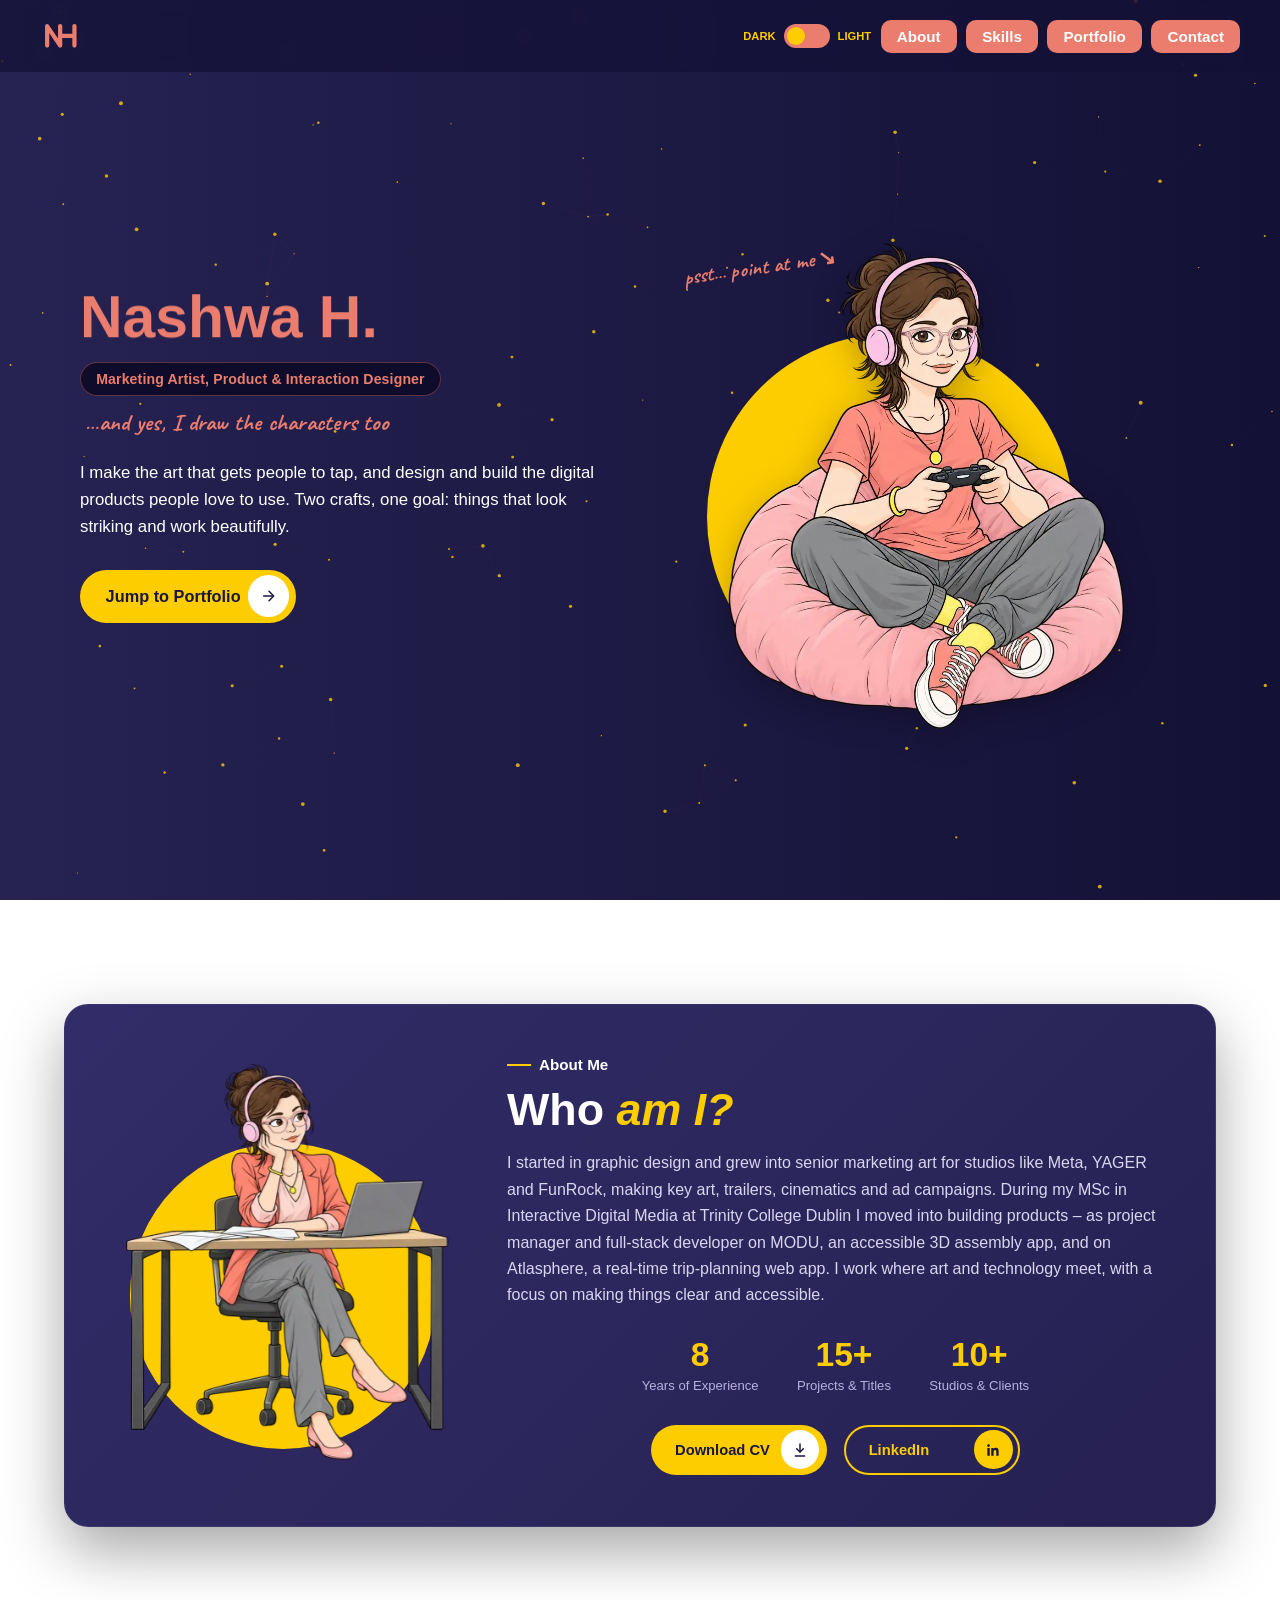
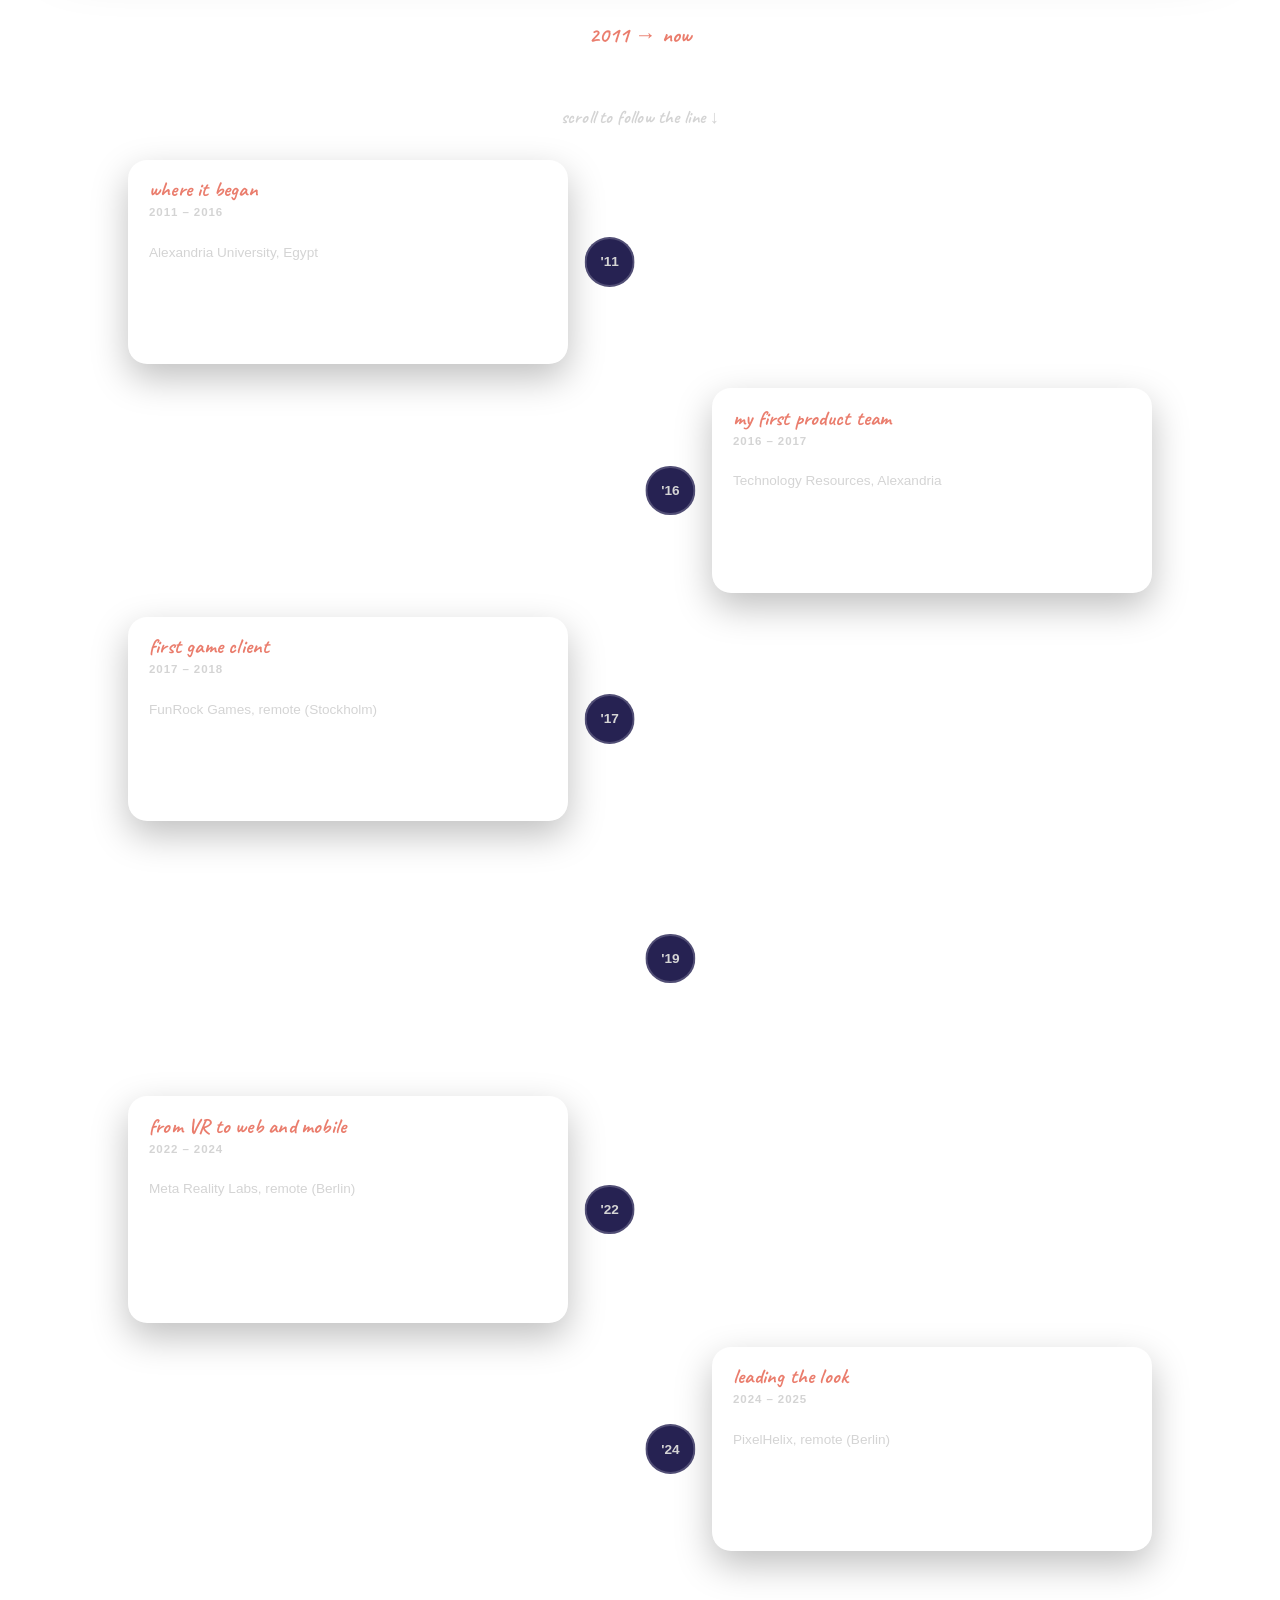
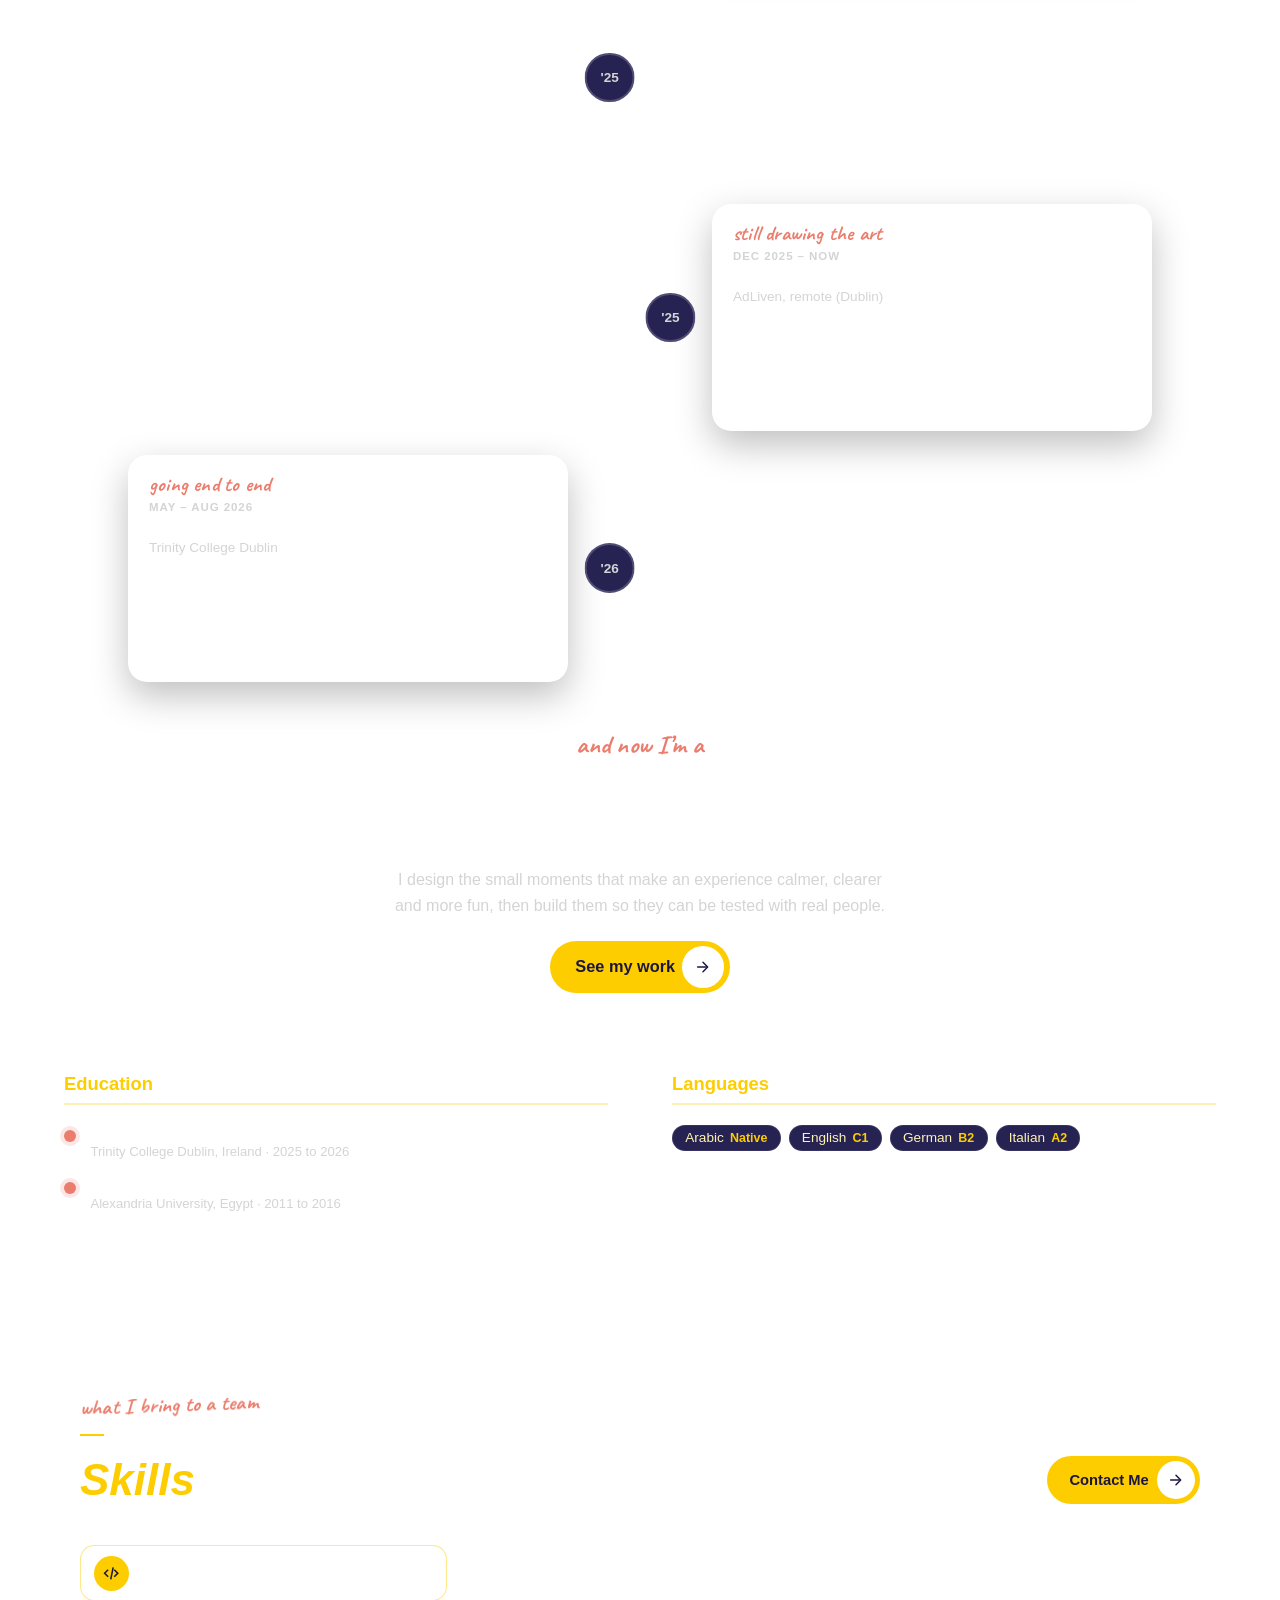
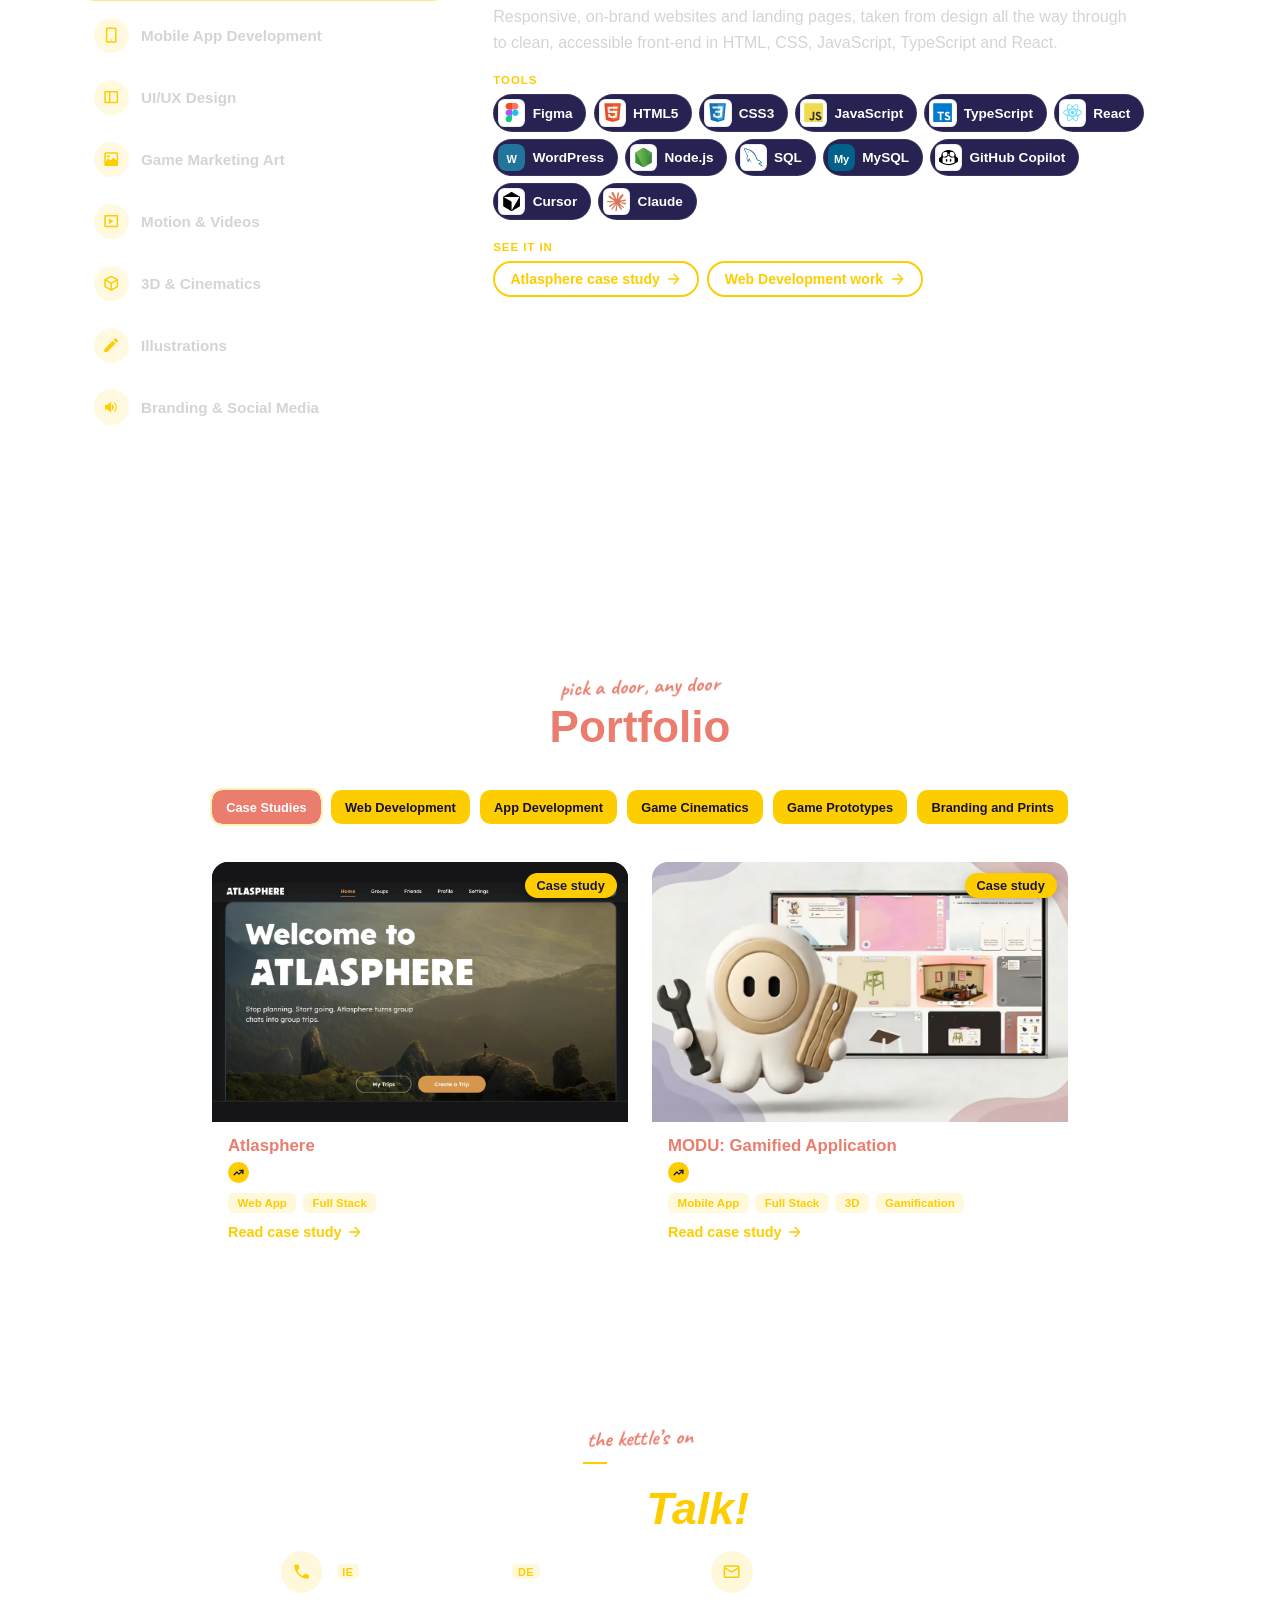
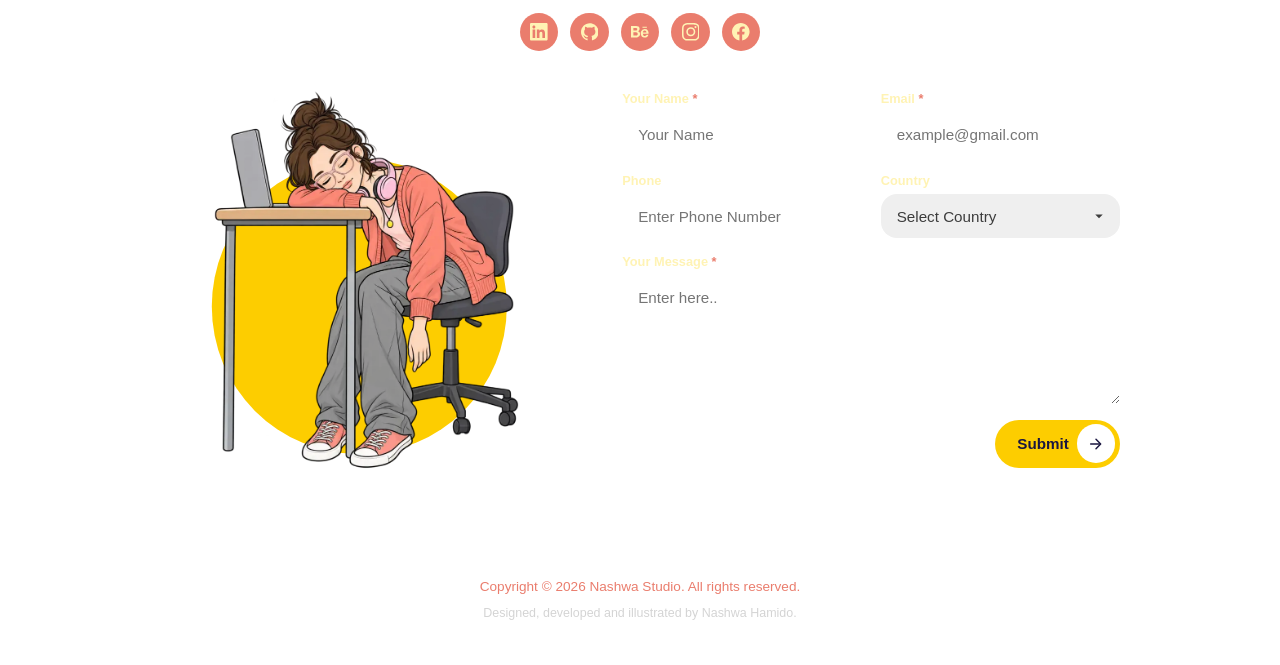
==== commit 7a03a5cc: "Search icon: full-bleed square sizes and /favicon.ico so Google's circle is all purple" ====
--- a/index.html
+++ b/index.html
@@ -10,6 +10,8 @@
     <link rel="stylesheet" type="text/css" href="css/onepage.css">
     <link rel="icon" type="image/svg+xml" href="/assets/favicon.svg">
     <link rel="icon" type="image/png" sizes="32x32" href="/assets/favicon-32.png">
+    <link rel="icon" type="image/png" sizes="96x96" href="/assets/favicon-96.png">
+    <link rel="icon" type="image/png" sizes="192x192" href="/assets/favicon-192.png">
     <link rel="apple-touch-icon" href="/assets/apple-touch-icon.png">
     <link rel="manifest" href="/site.webmanifest">
     <meta name="theme-color" content="#1d1946">
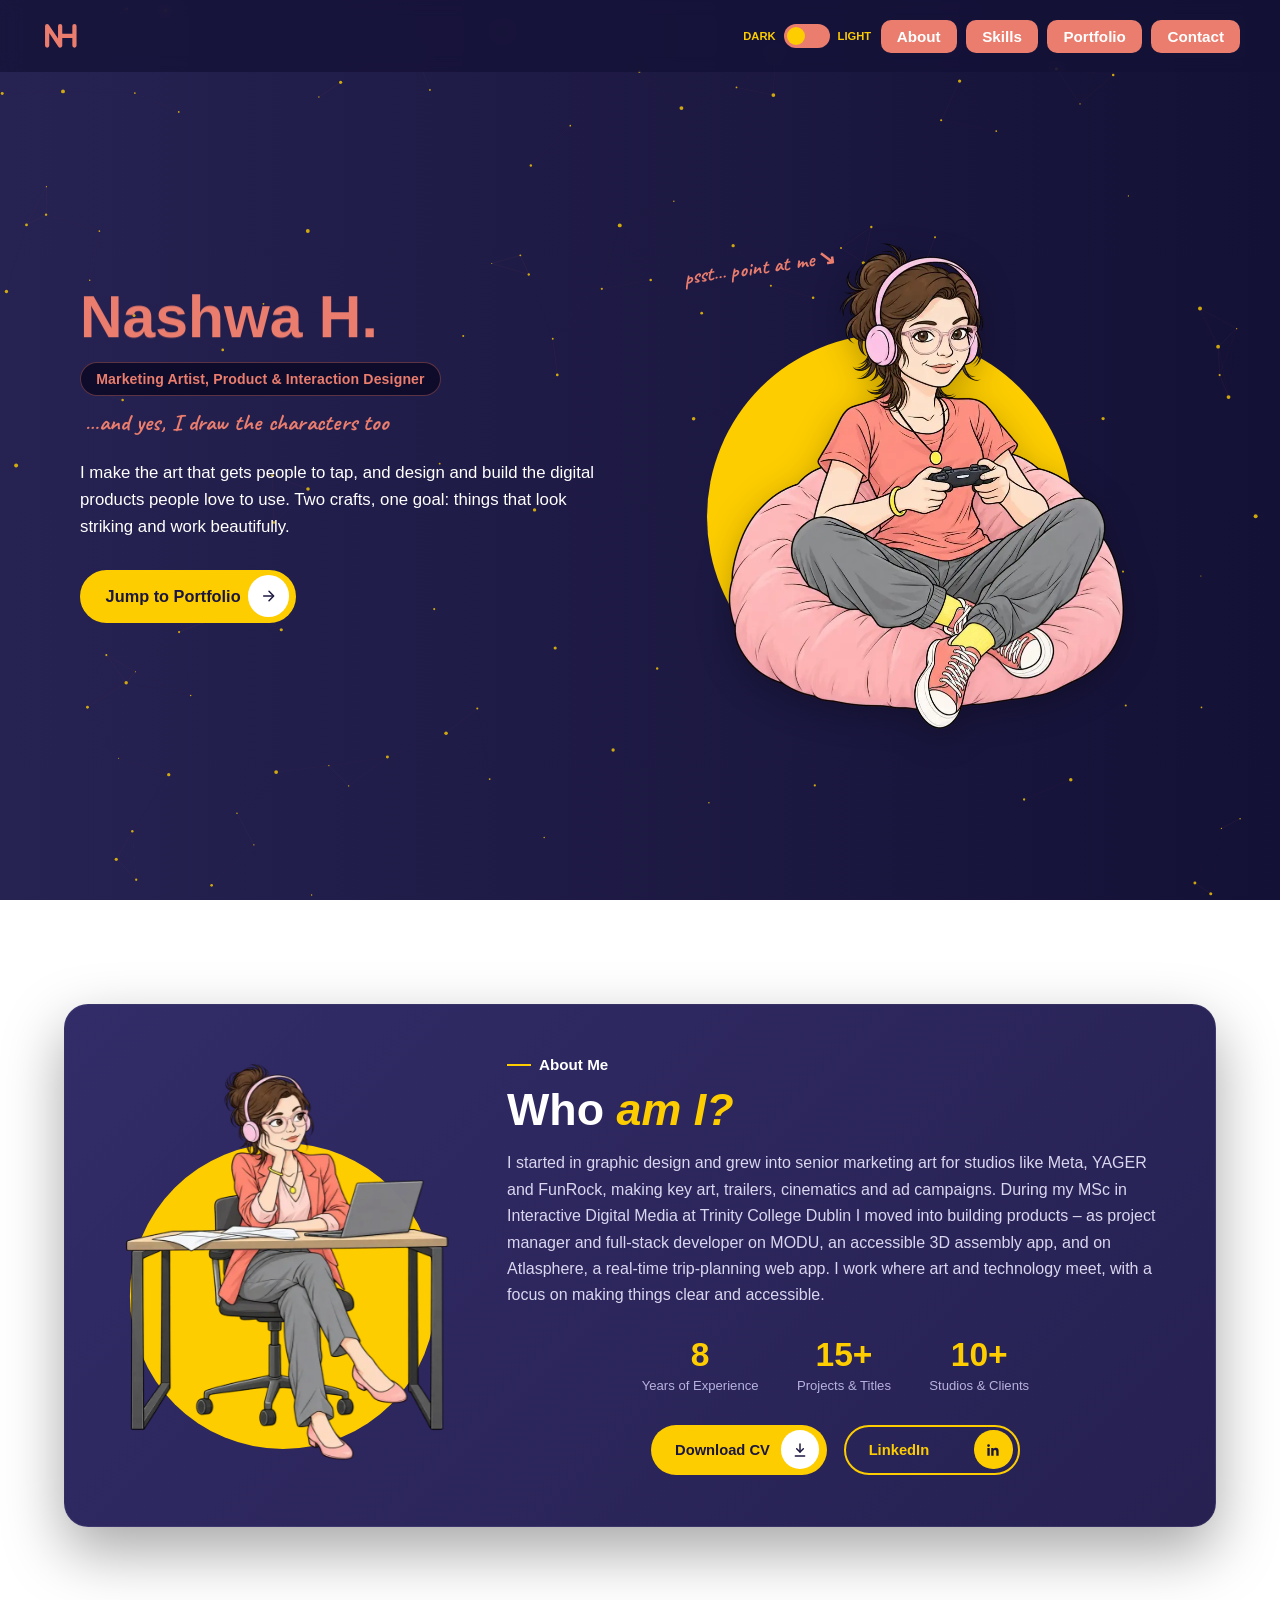
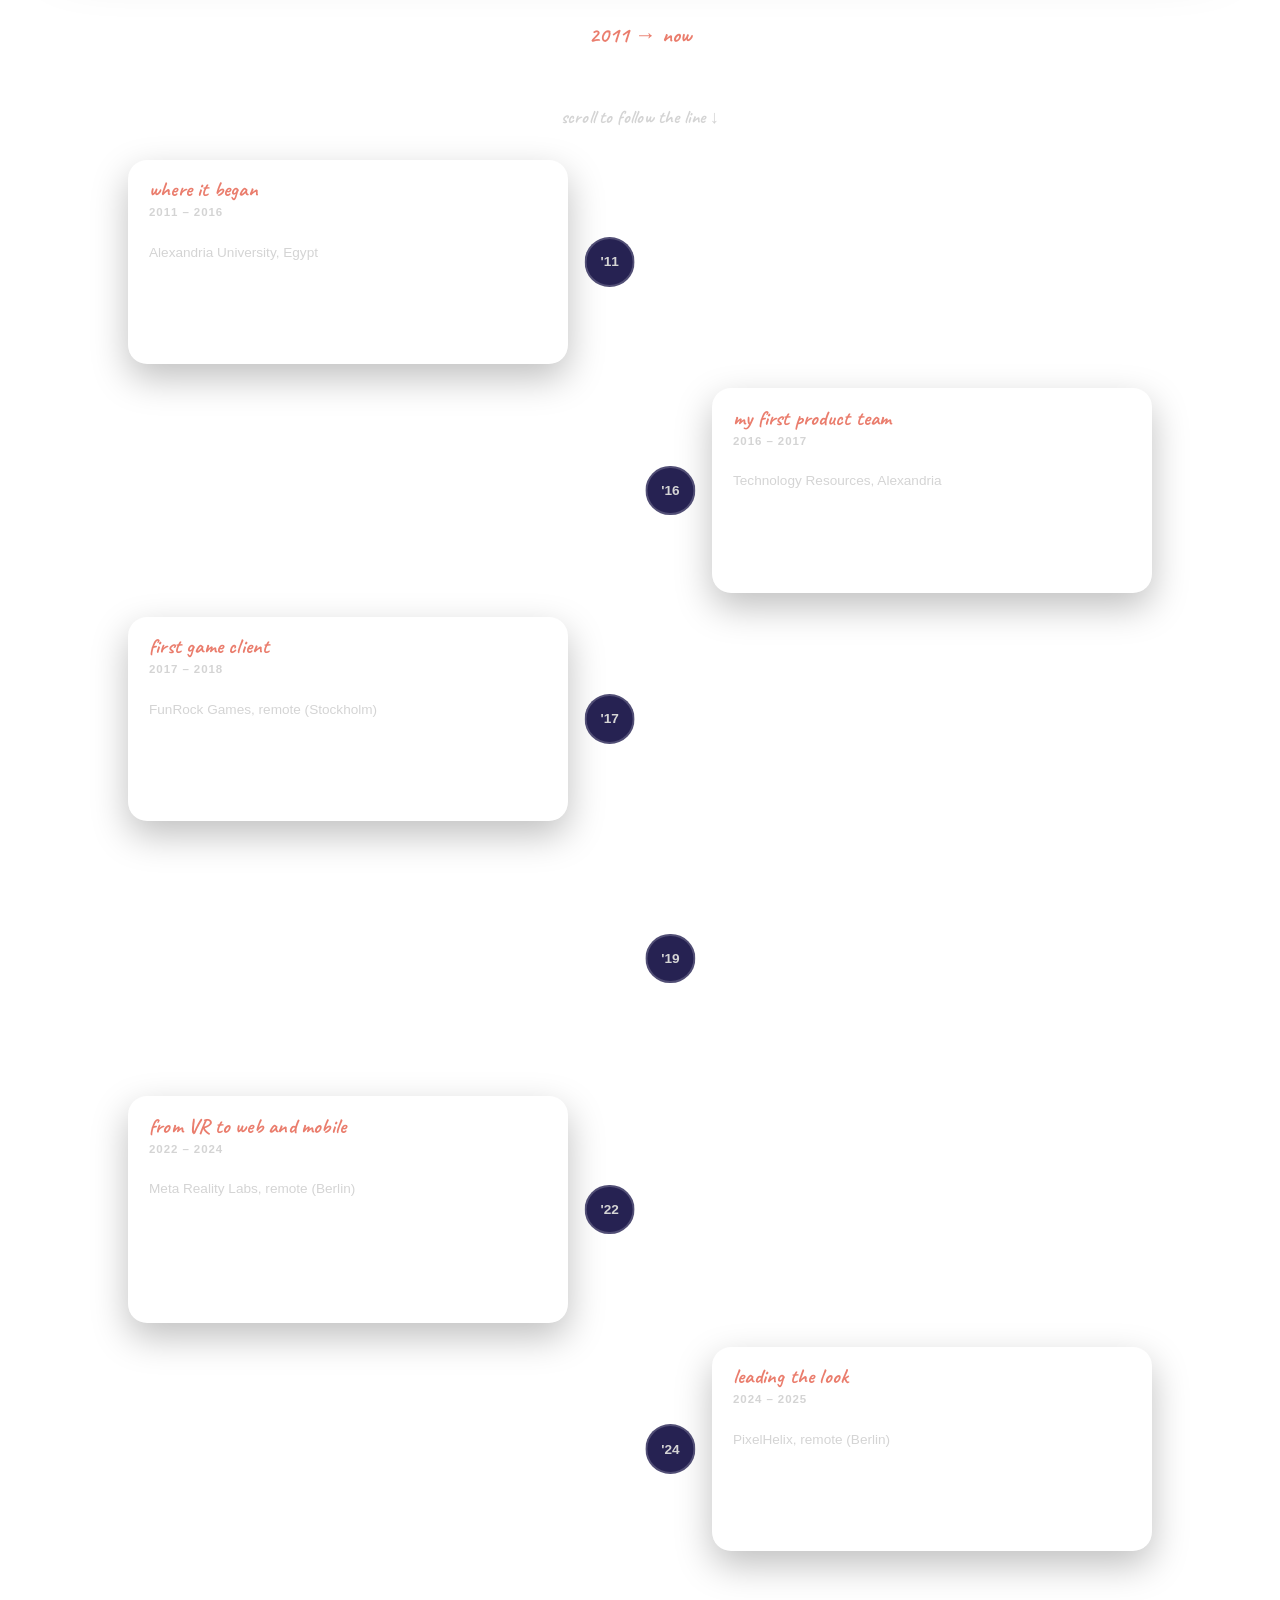
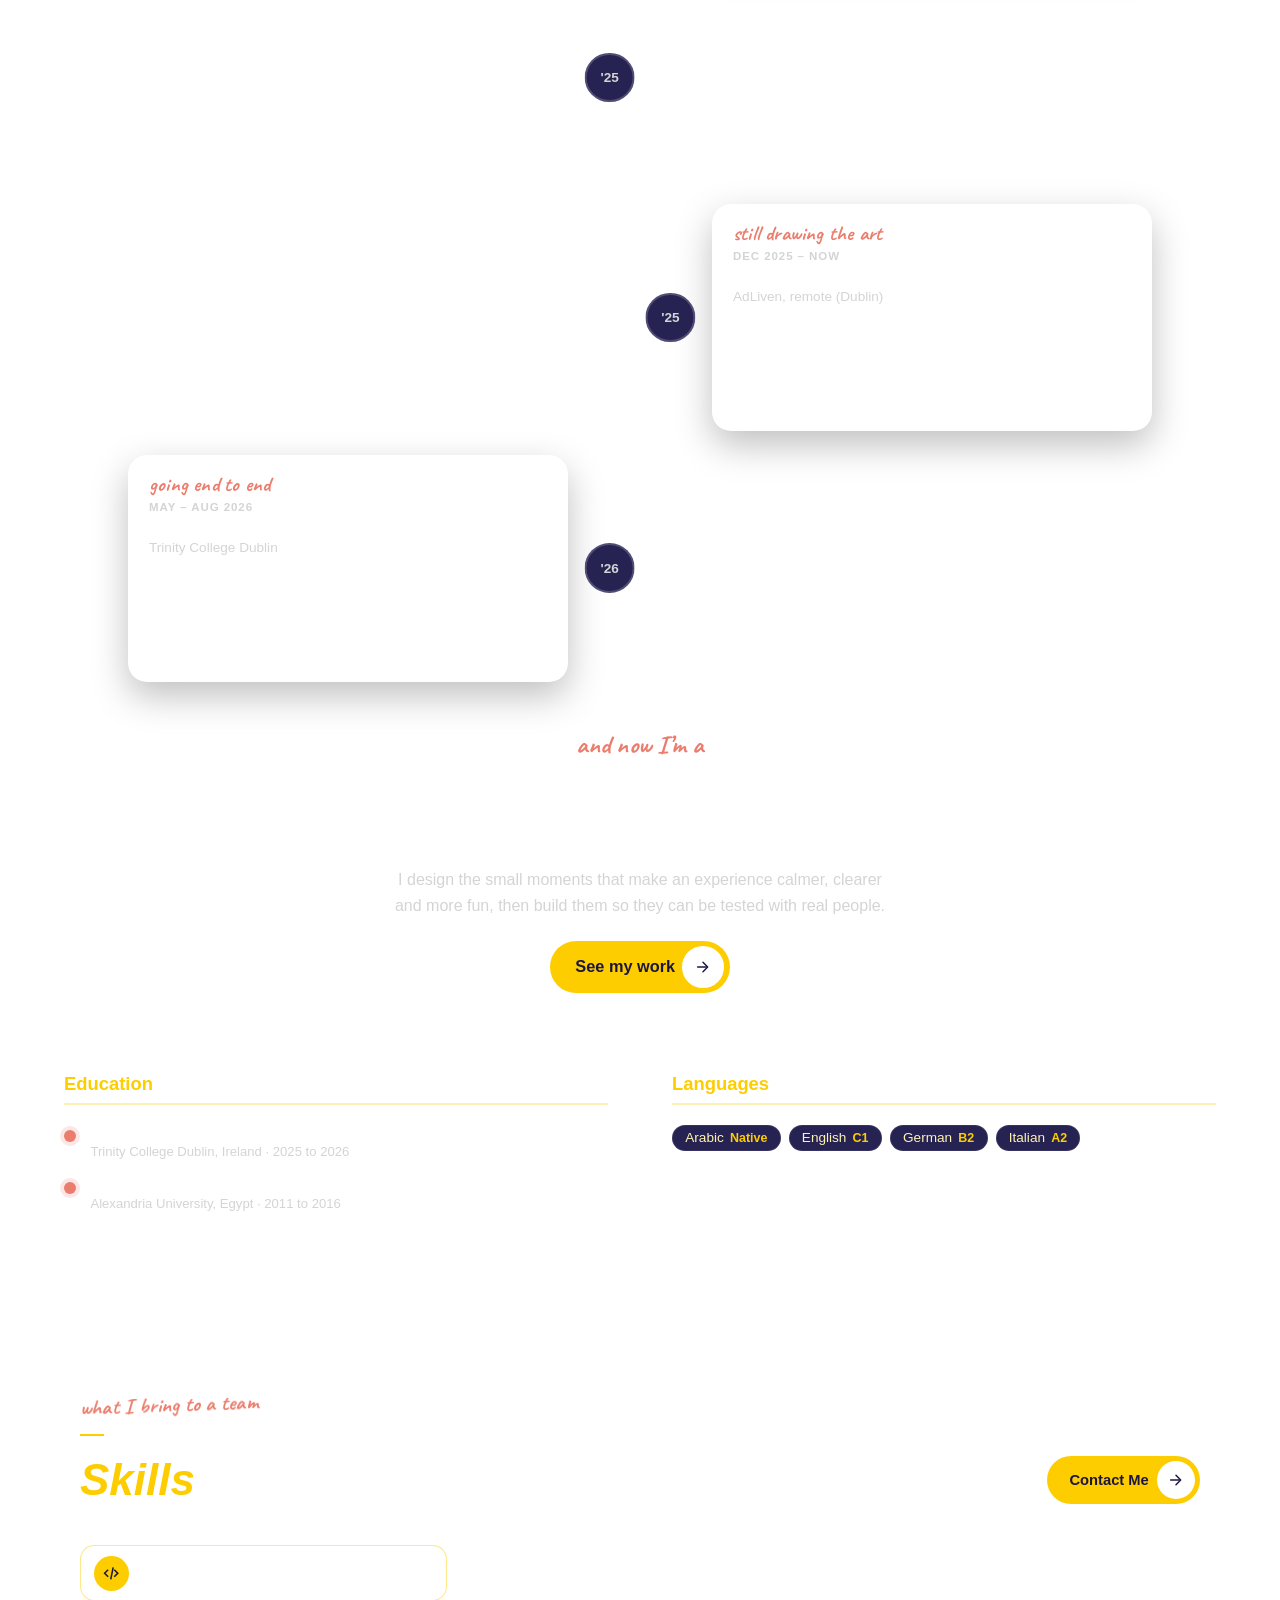
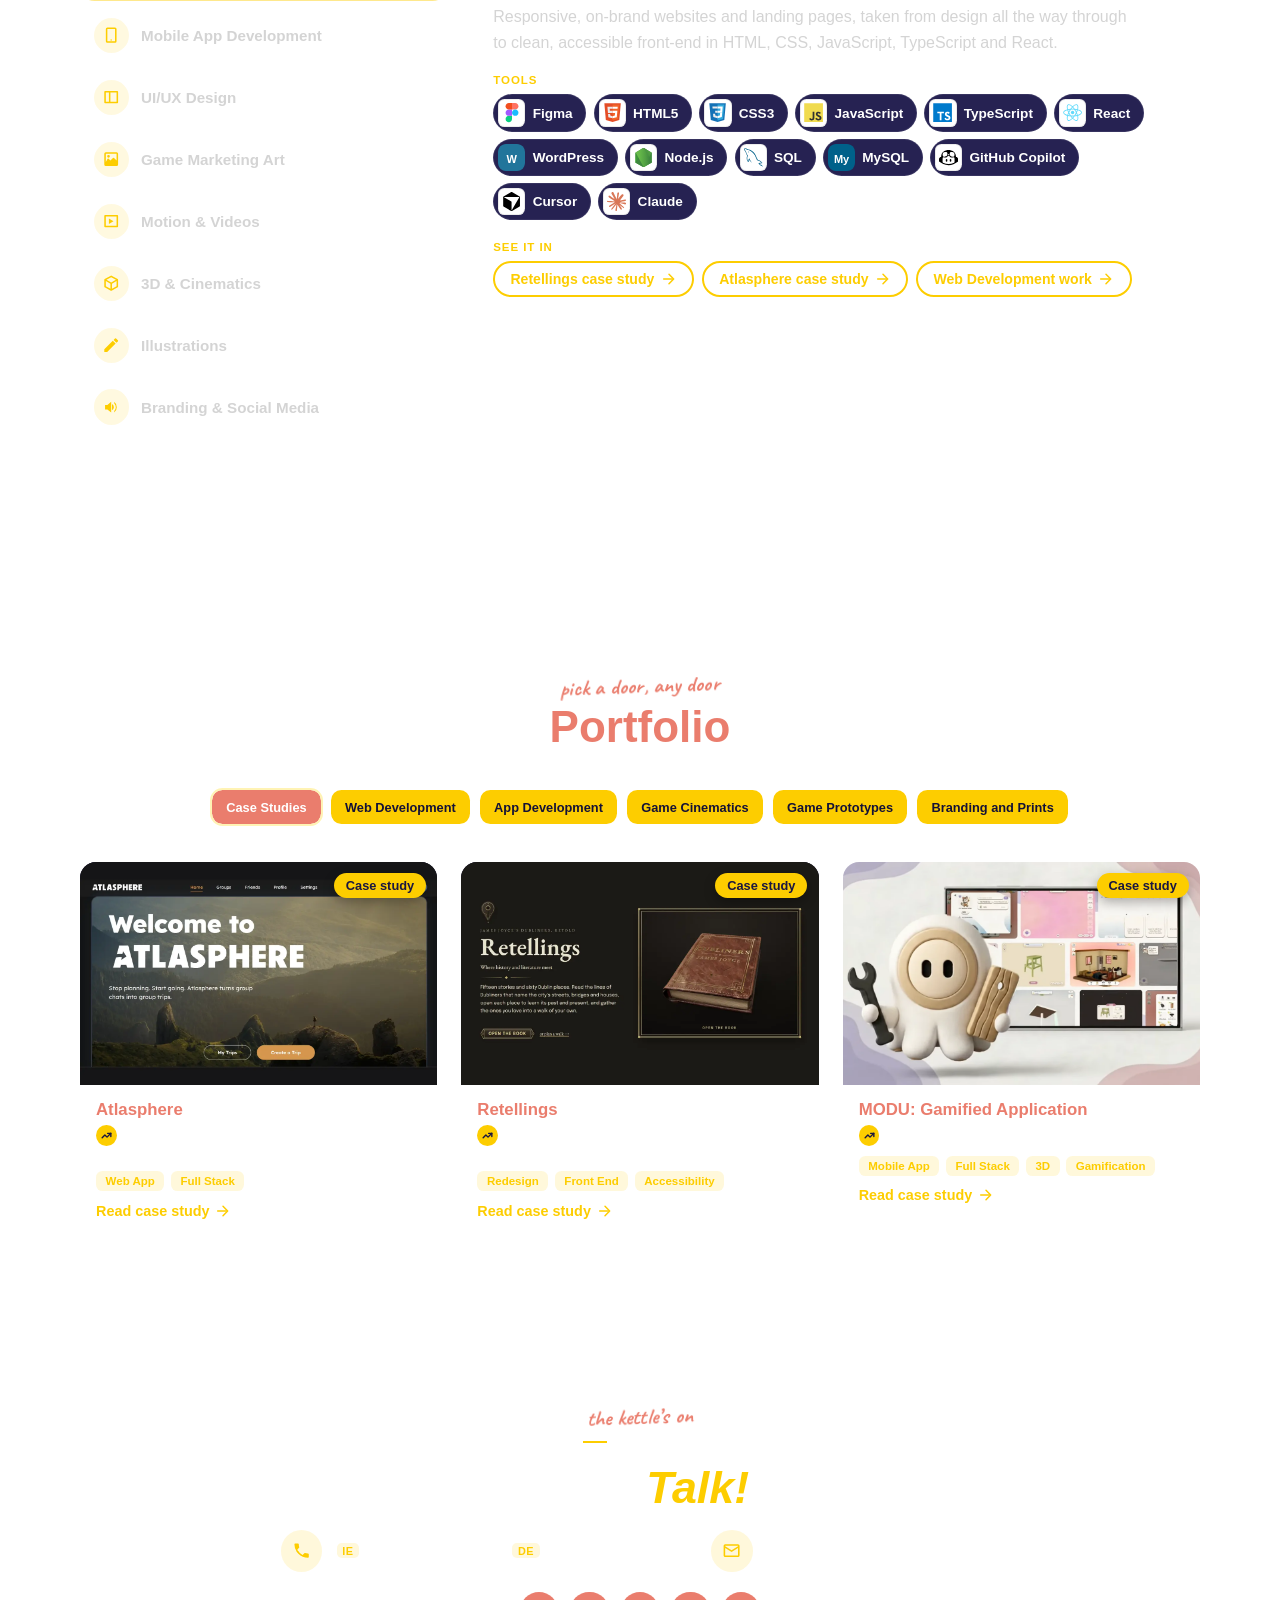
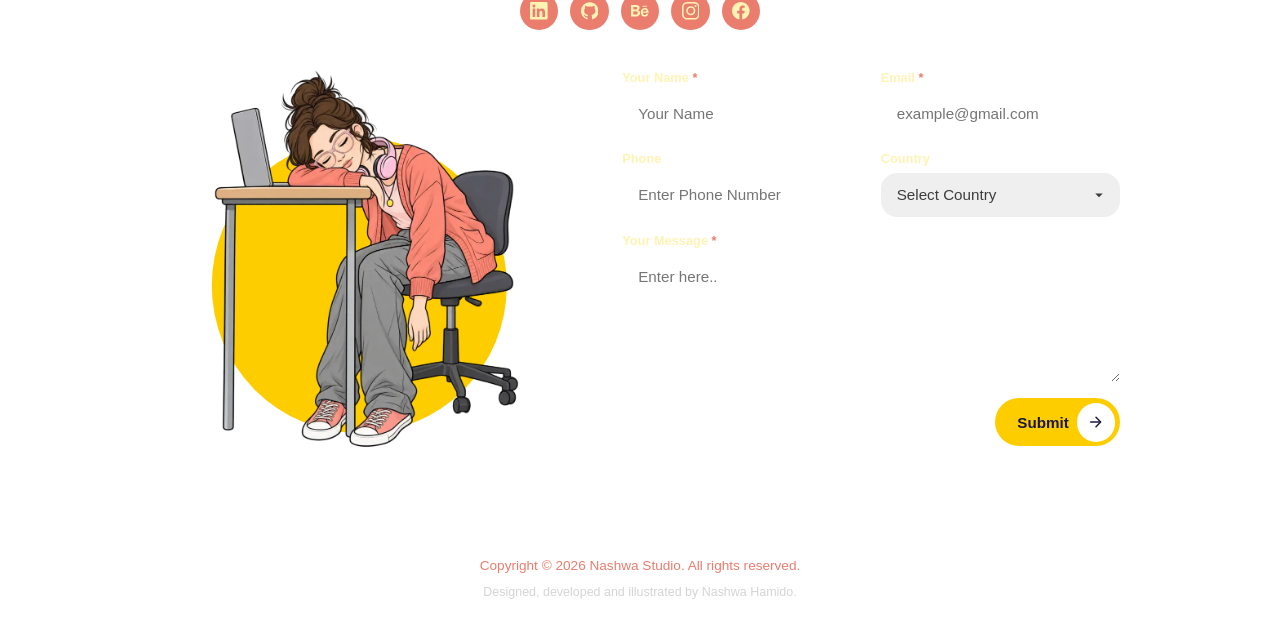
==== commit 2f0fe2e3: "Retellings: new case study for the redesigned site Adds retellings.html (role, timeline, stats, prob" ====
--- a/index.html
+++ b/index.html
@@ -293,7 +293,7 @@
                             <p class="jr-when">2025 – 2026</p>
                             <h4 class="jr-role">MSc Interactive Digital Media</h4>
                             <p class="jr-org">Trinity College Dublin</p>
-                            <p class="jr-desc">Research on reducing cognitive load in 3D interfaces, and two products built end to end: Atlasphere and MODU.</p>
+                            <p class="jr-desc">Research on reducing cognitive load in 3D interfaces, and products built end to end: Atlasphere, MODU and Retellings.</p>
                             <p class="jr-tags"><span>HCI</span><span>Accessibility</span><span>Research</span></p>
                         </article>
                         <img class="jr-char" src="assets/images/char/02_warrior.webp" alt="" aria-hidden="true" loading="lazy">
@@ -373,7 +373,7 @@
                 </a>
             </div>
             <div class="services-grid">
-                <div class="service-card" data-seen="Atlasphere case study|/atlasphere;Web Development work|#pf-webdev" data-tools="figma html5 css3 javascript typescript react wordpress node-js sql mysql github-copilot cursor claude">
+                <div class="service-card" data-seen="Retellings case study|/retellings;Atlasphere case study|/atlasphere;Web Development work|#pf-webdev" data-tools="figma html5 css3 javascript typescript react wordpress node-js sql mysql github-copilot cursor claude">
                     <span class="service-icon">
                         <svg viewBox="0 0 24 24" aria-hidden="true"><path d="M8.7 15.9 4.8 12l3.9-3.9-1.4-1.4L2 12l5.3 5.3 1.4-1.4zm6.6 0 3.9-3.9-3.9-3.9 1.4-1.4L22 12l-5.3 5.3-1.4-1.4zM13.6 4.2l-3.2 15.6 1.96.4 3.2-15.6-1.96-.4z"/></svg>
                     </span>
@@ -387,7 +387,7 @@
                     <h3>Mobile App Development</h3>
                     <p>Cross-platform mobile apps built end to end with React Native (Expo), from UI design and gamification to real-time 3D features and backend integration.</p>
                 </div>
-                <div class="service-card" data-seen="MODU case study|/modu;Atlasphere case study|/atlasphere" data-tools="figma">
+                <div class="service-card" data-seen="MODU case study|/modu;Retellings case study|/retellings" data-tools="figma">
                     <span class="service-icon">
                         <svg viewBox="0 0 24 24" aria-hidden="true"><path d="M4 4h16a1 1 0 0 1 1 1v14a1 1 0 0 1-1 1H4a1 1 0 0 1-1-1V5a1 1 0 0 1 1-1zm1 2v12h4V6H5zm6 0v12h8V6h-8z"/></svg>
                     </span>
--- a/css/onepage.css
+++ b/css/onepage.css
@@ -2157,3 +2157,9 @@
 .logo:hover .logo-mark, .logo:focus-visible .logo-mark { transform: scale(1.06); }
 body.light-mode .logo { color: var(--accent-warm); }
 @media (prefers-reduced-motion: reduce) { .logo-mark { transition: none; } }
+.cs-stats--4 { grid-template-columns: repeat(4, minmax(0, 1fr)); }
+@media (max-width: 40rem) { .cs-stats--4 { grid-template-columns: 1fr 1fr; } }
+/* Case Studies tab: three across */
+#case-grid { grid-template-columns: repeat(3, minmax(0, 1fr)); max-width: 72rem; margin-left: auto; margin-right: auto; }
+@media (max-width: 62rem) { #case-grid { grid-template-columns: repeat(2, minmax(0, 1fr)); } }
+@media (max-width: 40rem) { #case-grid { grid-template-columns: minmax(0, 1fr); } }
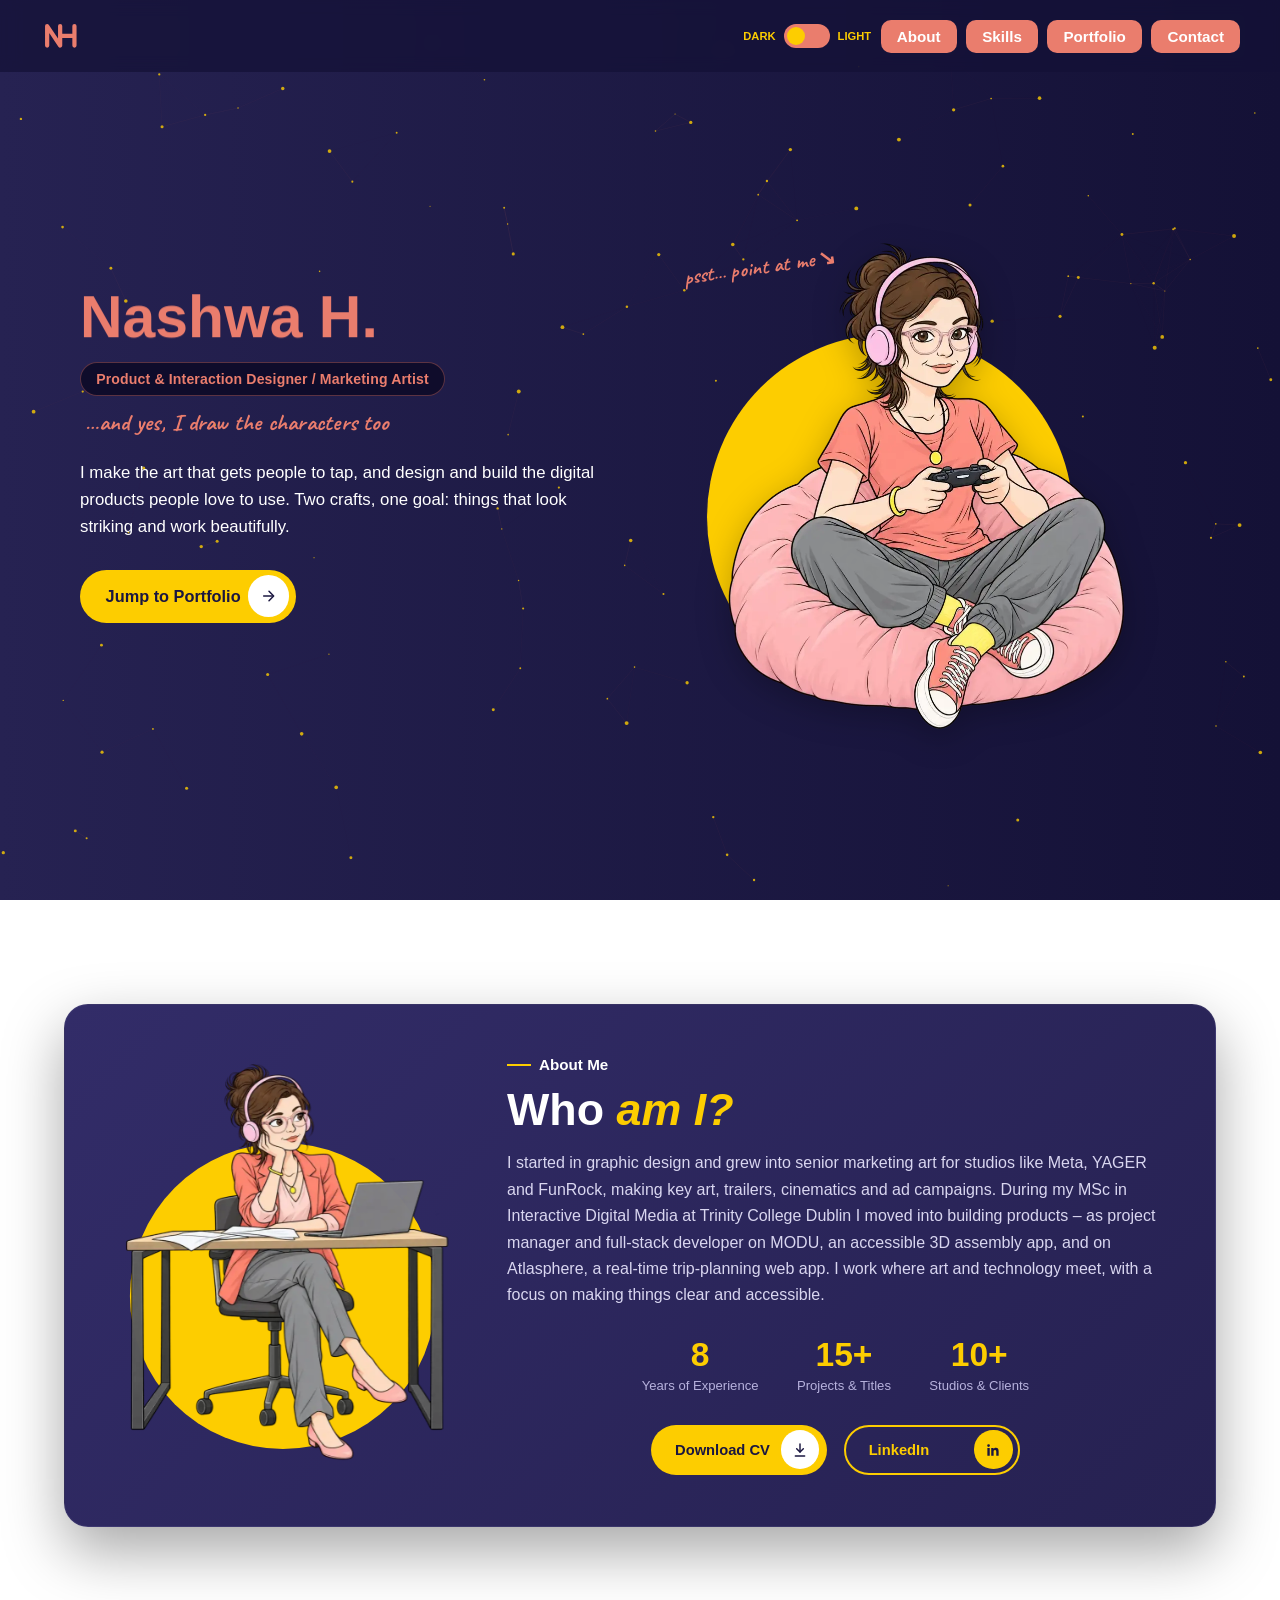
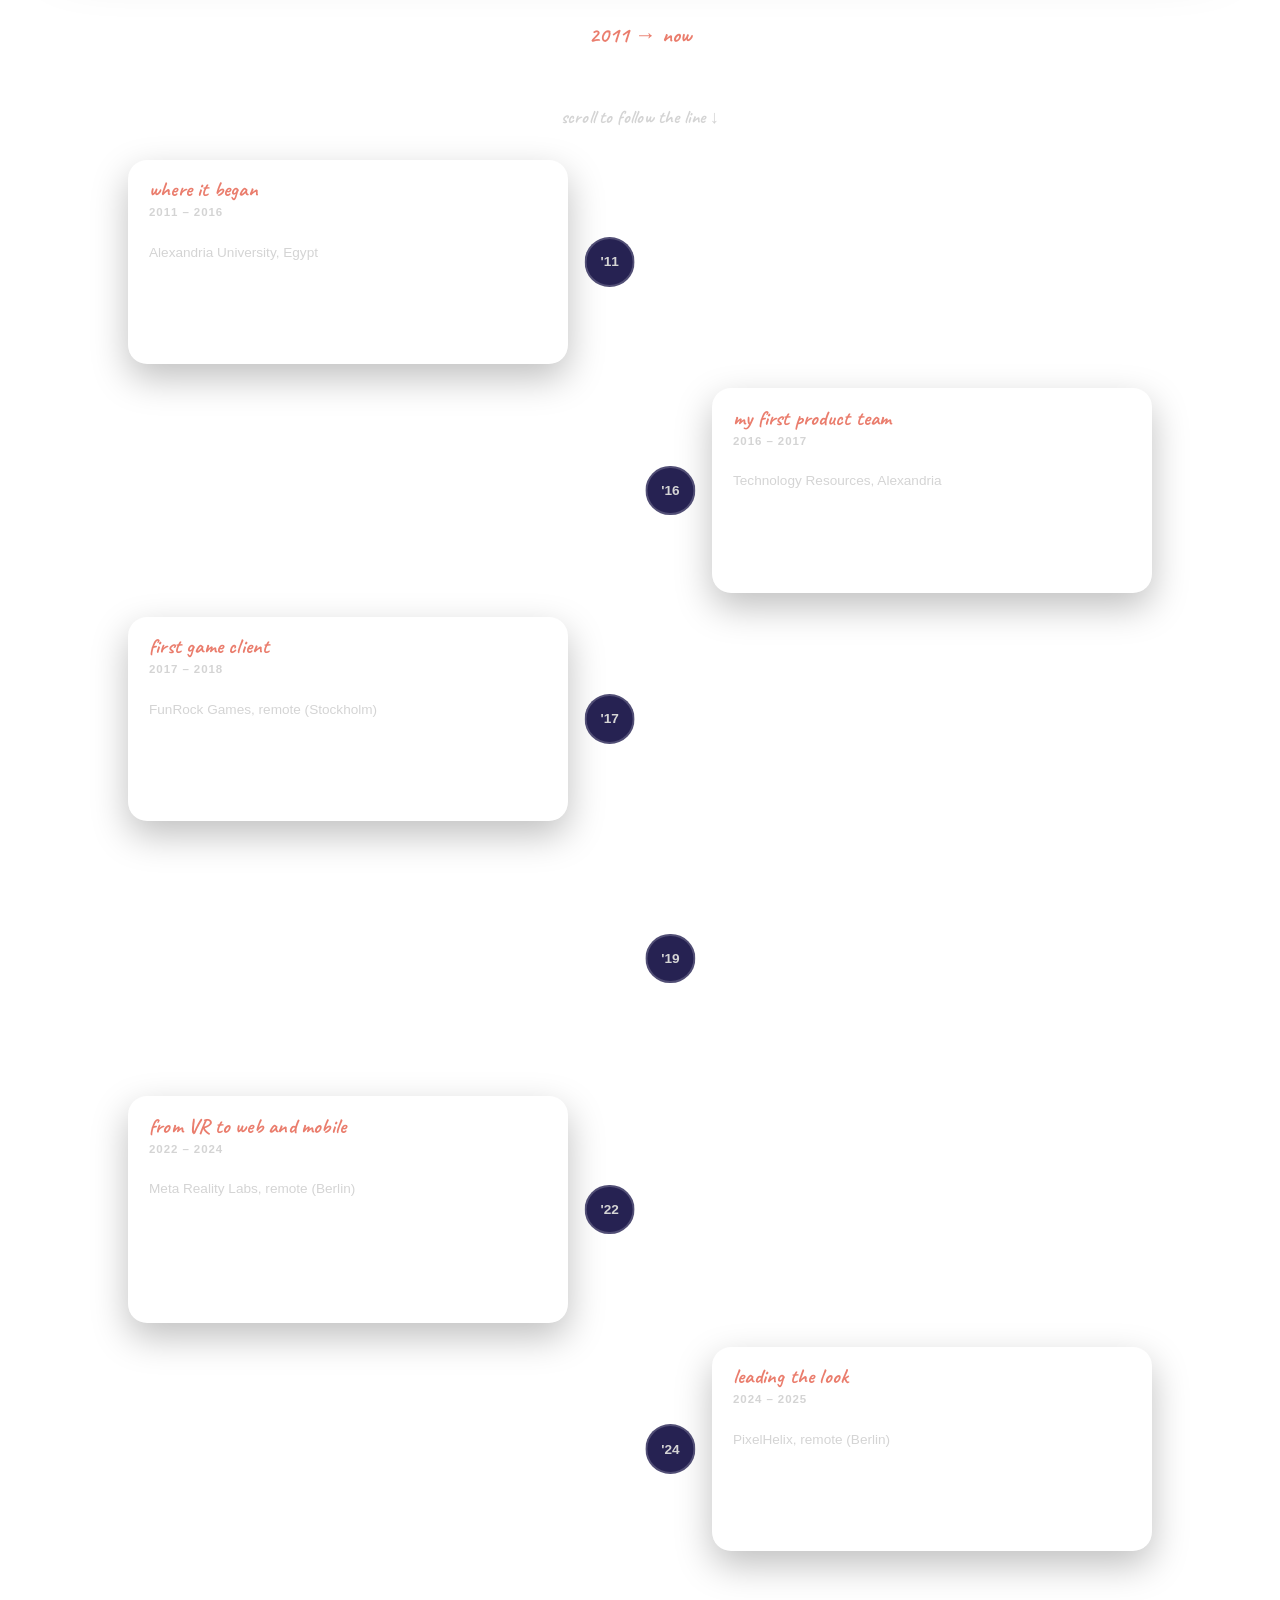
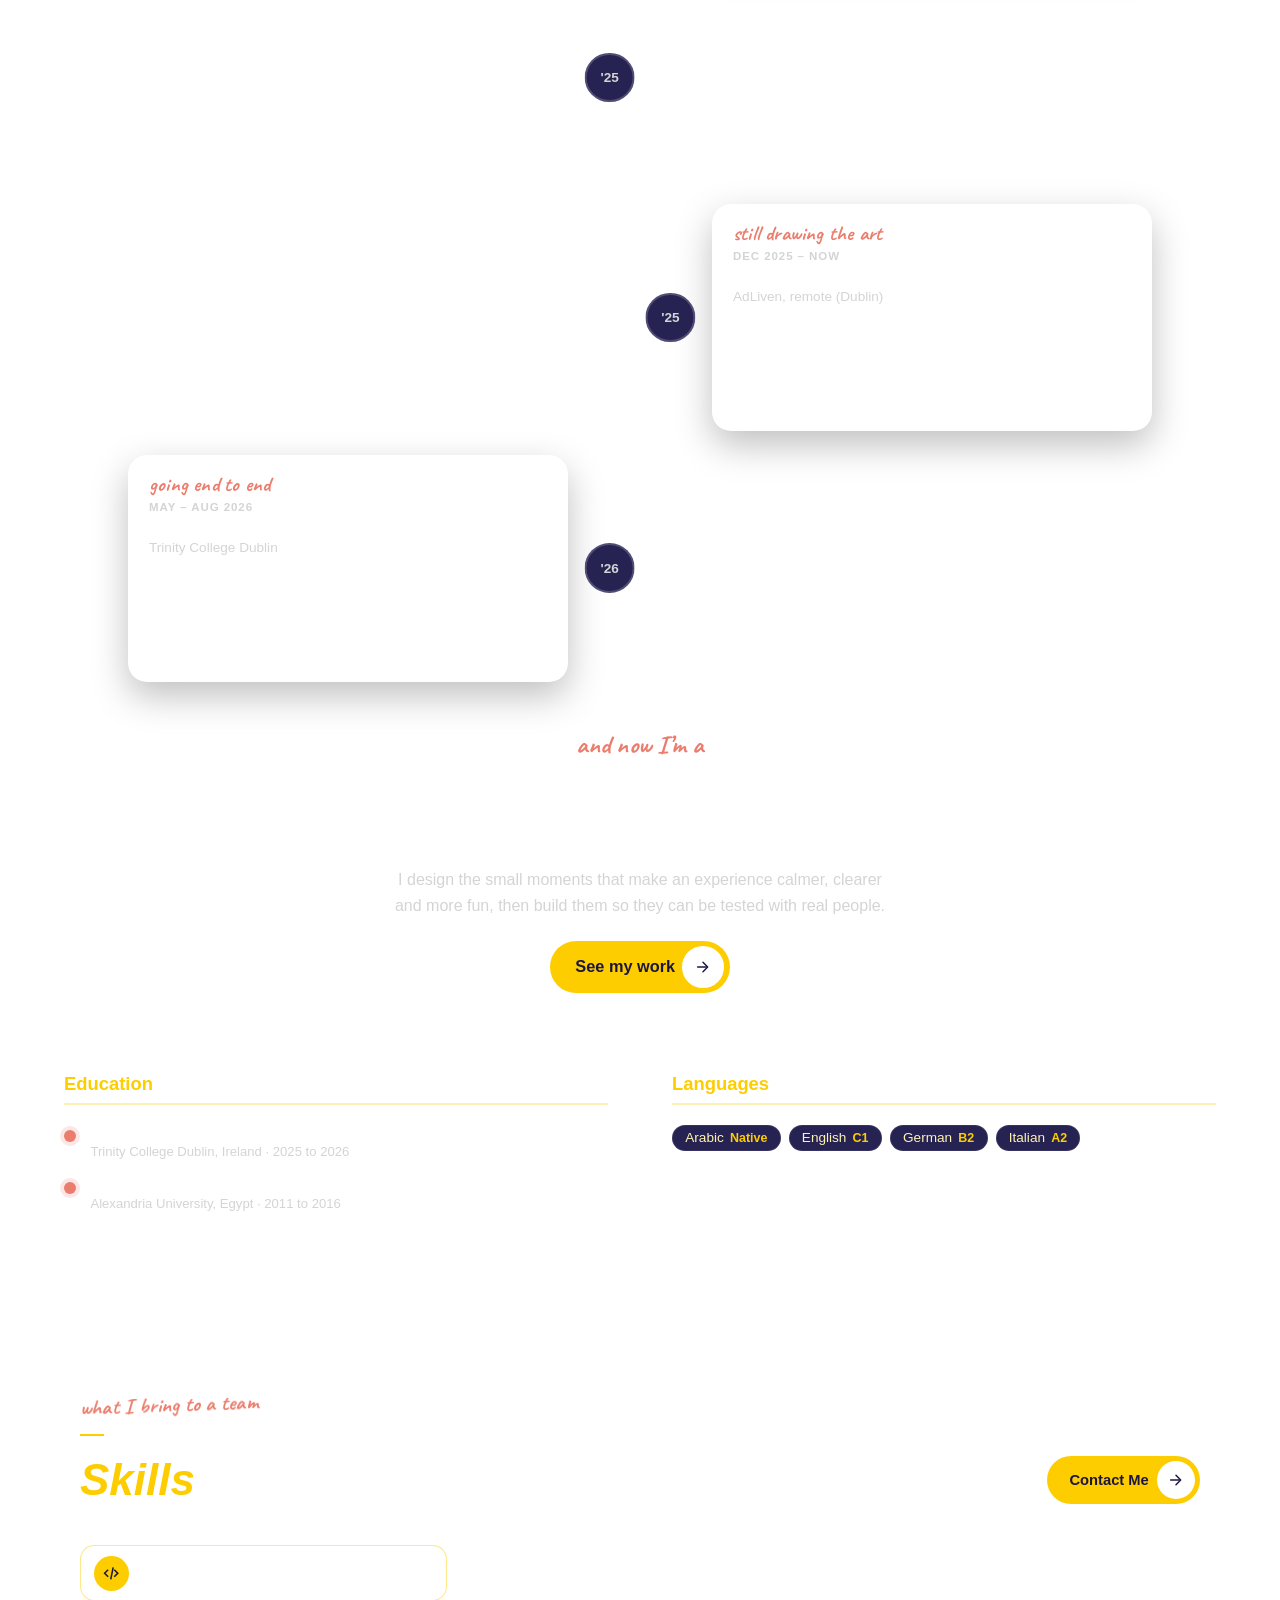
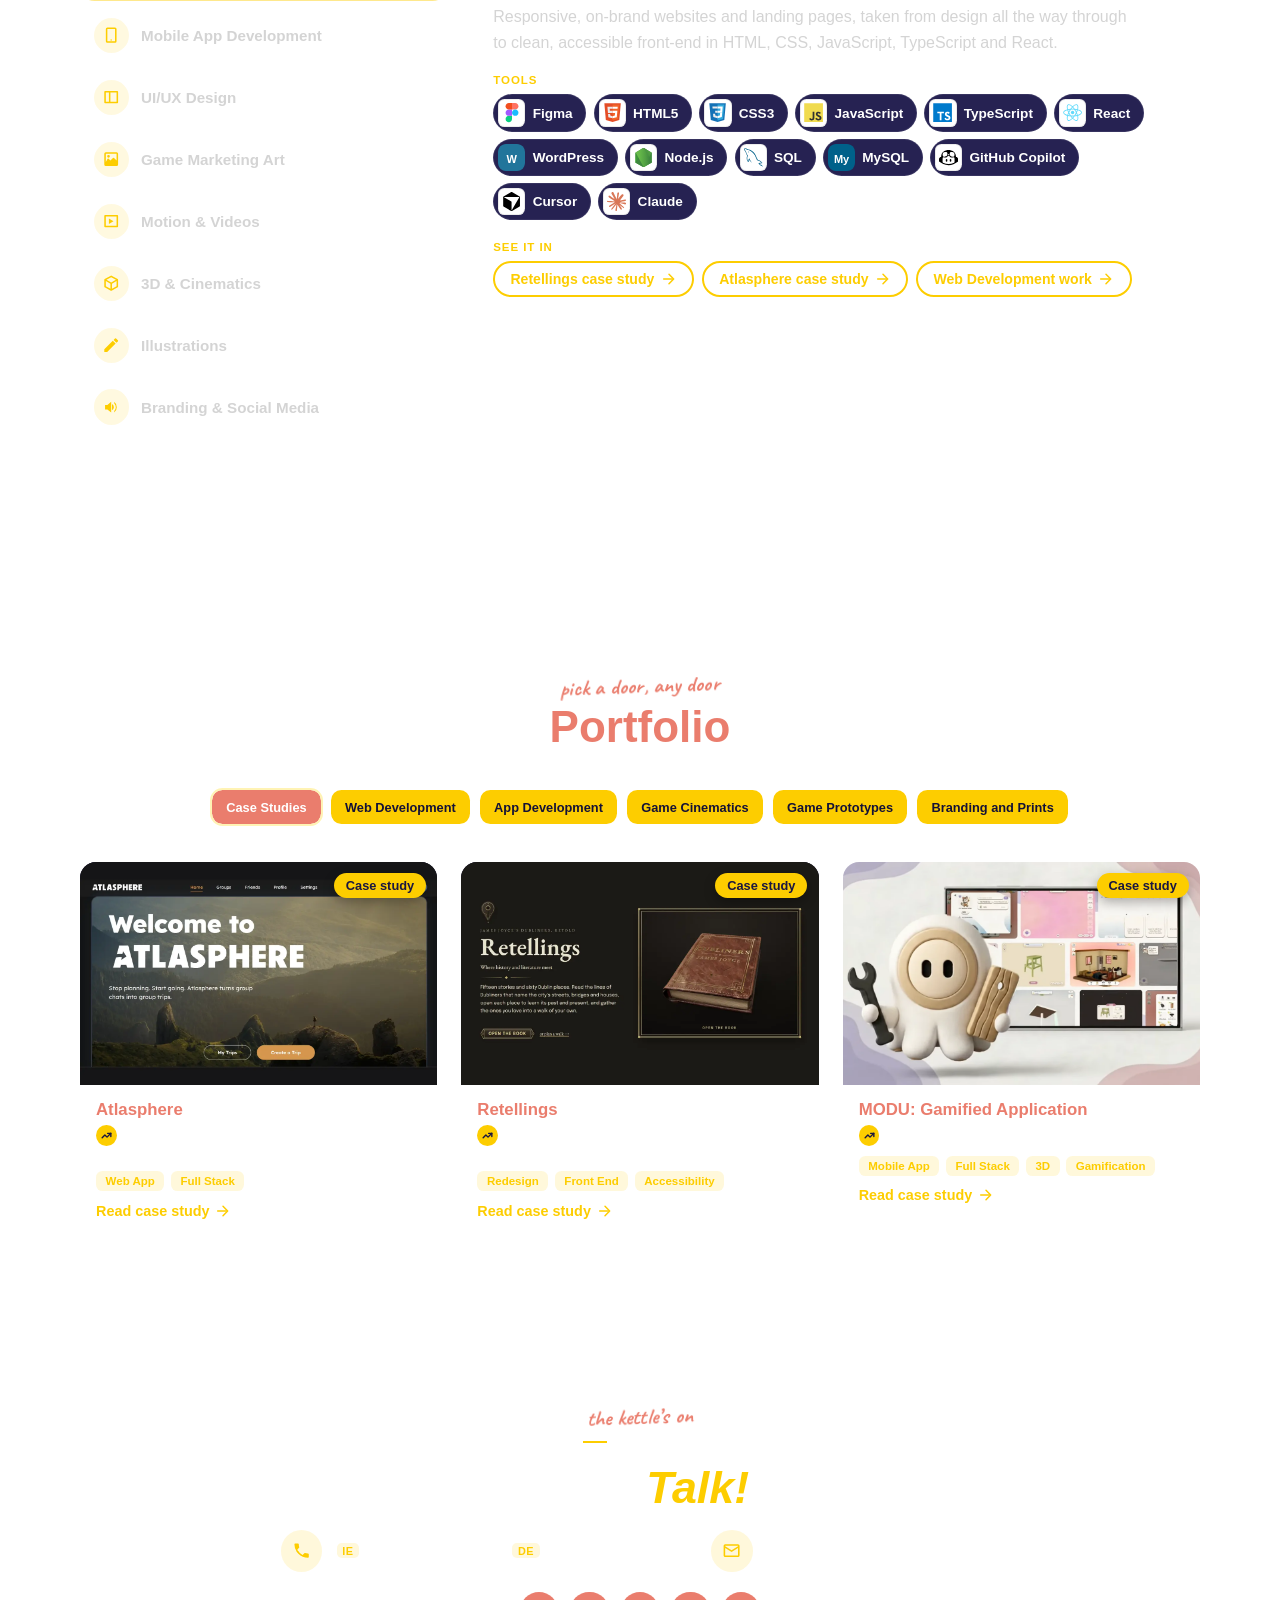
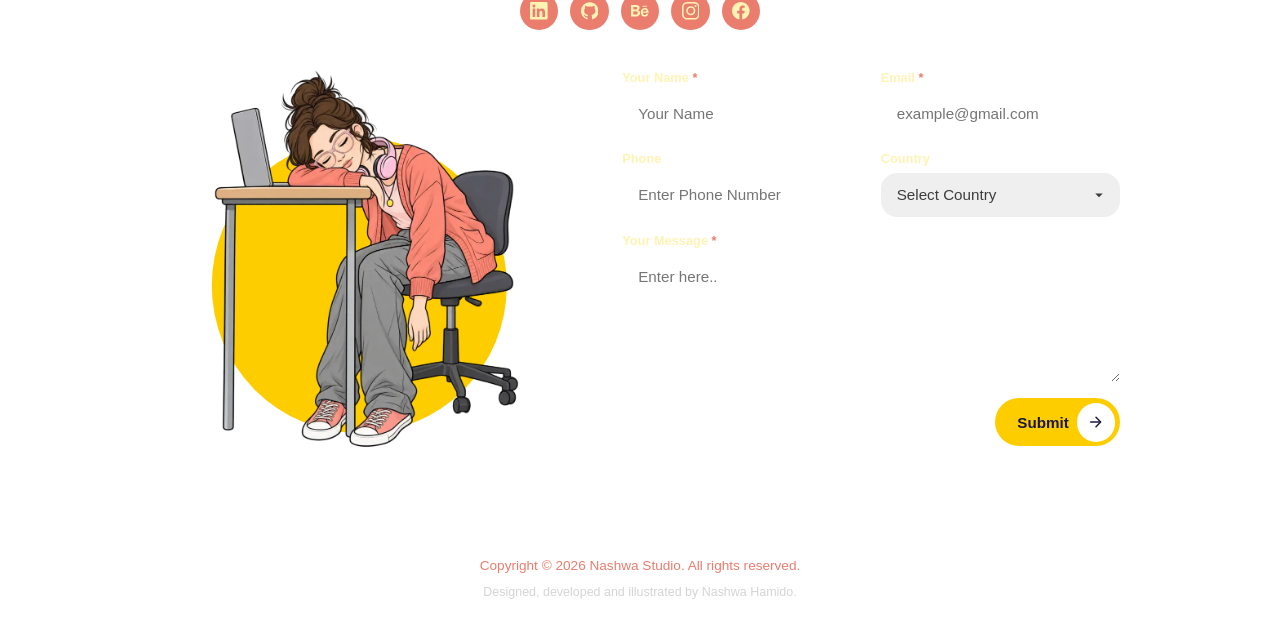
==== commit db505efa: "Title: Product & Interaction Designer / Marketing Artist" ====
--- a/index.html
+++ b/index.html
@@ -3,7 +3,7 @@
 <head>
     <meta charset="UTF-8">
     <meta name="viewport" content="width=device-width, initial-scale=1.0">
-    <meta name="description" content="Marketing artist, product and interaction designer. Key art, motion and cinematics for games at Meta and YAGER, and accessible web and mobile products built in React and React Native.">
+    <meta name="description" content="Product and interaction designer and marketing artist. Accessible web and mobile products built in React and React Native, and key art, motion and cinematics for games at Meta and YAGER.">
     <link rel="preconnect" href="https://fonts.googleapis.com">
     <link rel="preconnect" href="https://fonts.gstatic.com" crossorigin>
     <link rel="stylesheet" href="https://fonts.googleapis.com/css2?family=Caveat:wght@500;700&display=swap">
@@ -15,21 +15,21 @@
     <link rel="apple-touch-icon" href="/assets/apple-touch-icon.png">
     <link rel="manifest" href="/site.webmanifest">
     <meta name="theme-color" content="#1d1946">
-    <title>Nashwa Hamido | Marketing Artist, Product & Interaction Designer</title>
+    <title>Nashwa Hamido | Product & Interaction Designer / Marketing Artist</title>
     <link rel="canonical" href="https://www.nashwa.studio/">
     <meta property="og:type" content="website">
     <meta property="og:site_name" content="Nashwa Hamido">
     <meta property="og:url" content="https://www.nashwa.studio/">
-    <meta property="og:title" content="Nashwa Hamido | Marketing Artist, Product & Interaction Designer">
-    <meta property="og:description" content="Marketing artist, product and interaction designer. Key art, motion and cinematics for games at Meta and YAGER, and accessible web and mobile products built in React and React Native.">
-    <meta property="og:image" content="https://www.nashwa.studio/assets/og-share-2.jpg">
+    <meta property="og:title" content="Nashwa Hamido | Product & Interaction Designer / Marketing Artist">
+    <meta property="og:description" content="Product and interaction designer and marketing artist. Accessible web and mobile products built in React and React Native, and key art, motion and cinematics for games at Meta and YAGER.">
+    <meta property="og:image" content="https://www.nashwa.studio/assets/og-share-3.jpg">
     <meta property="og:image:width" content="1200">
     <meta property="og:image:height" content="627">
-    <meta property="og:image:alt" content="Nashwa Hamido, Marketing Artist, Product and Interaction Designer, illustrated gaming on a beanbag">
+    <meta property="og:image:alt" content="Nashwa Hamido, Product and Interaction Designer and Marketing Artist, illustrated gaming on a beanbag">
     <meta name="twitter:card" content="summary_large_image">
-    <meta name="twitter:title" content="Nashwa Hamido | Marketing Artist, Product & Interaction Designer">
-    <meta name="twitter:description" content="Marketing artist, product and interaction designer. Key art, motion and cinematics for games at Meta and YAGER, and accessible web and mobile products built in React and React Native.">
-    <meta name="twitter:image" content="https://www.nashwa.studio/assets/og-share-2.jpg">
+    <meta name="twitter:title" content="Nashwa Hamido | Product & Interaction Designer / Marketing Artist">
+    <meta name="twitter:description" content="Product and interaction designer and marketing artist. Accessible web and mobile products built in React and React Native, and key art, motion and cinematics for games at Meta and YAGER.">
+    <meta name="twitter:image" content="https://www.nashwa.studio/assets/og-share-3.jpg">
     <script type="application/ld+json">
 {
       "@context": "https://schema.org",
@@ -42,9 +42,9 @@
             "Nashwa H.",
             "N. Hamido"
           ],
-          "jobTitle": "Marketing Artist, Product & Interaction Designer",
+          "jobTitle": "Product & Interaction Designer / Marketing Artist",
           "url": "https://www.nashwa.studio/",
-          "image": "https://www.nashwa.studio/assets/og-share-2.jpg",
+          "image": "https://www.nashwa.studio/assets/og-share-3.jpg",
           "email": "mailto:nashwa.elbanna144@gmail.com",
           "address": {
             "@type": "PostalAddress",
@@ -93,7 +93,7 @@
           "@type": "ProfilePage",
           "@id": "https://www.nashwa.studio/#page",
           "url": "https://www.nashwa.studio/",
-          "name": "Nashwa Hamido | Marketing Artist, Product & Interaction Designer",
+          "name": "Nashwa Hamido | Product & Interaction Designer / Marketing Artist",
           "mainEntity": {
             "@id": "https://www.nashwa.studio/#person"
           },
@@ -143,7 +143,7 @@
                             </span>
                         </span>
                     </h1>
-                    <h2 class="title reveal-hero">Marketing Artist, Product &amp; Interaction Designer</h2>
+                    <h2 class="title reveal-hero">Product &amp; Interaction Designer / Marketing Artist</h2>
                     <p class="scribble hero-scribble reveal-hero">&hellip;and yes, I draw the characters too</p>
                 </div>
                 <p class="description reveal-hero">I make the art that gets people to tap, and design and build the digital products people love to use. Two crafts, one goal: things that look striking and work beautifully.</p>
--- a/css/onepage.css
+++ b/css/onepage.css
@@ -383,9 +383,12 @@
 
 /* ---------- App Development (MODU app modal) ---------- */
 /* One card, centered in the grid */
-#app-grid { grid-template-columns: repeat(auto-fit, minmax(18rem, 23rem)); justify-content: center; }
+#app-grid { grid-template-columns: repeat(auto-fit, calc((100% - 3rem) / 3)); justify-content: center; }
+/* same column widths as the other portfolio grids (3 / 2 / 1 columns), with the card centred */
+@media (max-width: 56.7rem) { #app-grid { grid-template-columns: calc((100% - 1.5rem) / 2); } }
+@media (max-width: 37.2rem) { #app-grid { grid-template-columns: minmax(0, 1fr); } }
 /* Show the whole app thumbnail (match the media box to its ratio, no crop) */
-#app-grid .cs-card-media { aspect-ratio: 1200 / 668; }
+
 #app-modal .cs-modal-panel { height: auto; max-height: 94vh; overflow-y: auto; overflow-x: hidden; }
 #app-modal .cs-modal-panel { scrollbar-width: thin; scrollbar-color: var(--coral) transparent; }
 #app-modal .cs-modal-panel::-webkit-scrollbar { width: 0.6rem; }
@@ -1700,9 +1703,6 @@
 body.light-mode .cs-shots--steps figcaption b { background: var(--accent-warm); color: #fff; }
 
 /* Case Studies tab: two cards, centred as a pair */
-#case-grid { grid-template-columns: repeat(2, minmax(0, 26rem)); justify-content: center; }
-#case-grid .cs-card-media { aspect-ratio: 16 / 10; }
-@media (max-width: 40rem) { #case-grid { grid-template-columns: minmax(0, 1fr); } }
 
 /* Portfolio tabs: always one row. They shrink a little on mid-size
    screens and become a swipeable strip on small ones. */
@@ -2160,6 +2160,62 @@
 .cs-stats--4 { grid-template-columns: repeat(4, minmax(0, 1fr)); }
 @media (max-width: 40rem) { .cs-stats--4 { grid-template-columns: 1fr 1fr; } }
 /* Case Studies tab: three across */
-#case-grid { grid-template-columns: repeat(3, minmax(0, 1fr)); max-width: 72rem; margin-left: auto; margin-right: auto; }
-@media (max-width: 62rem) { #case-grid { grid-template-columns: repeat(2, minmax(0, 1fr)); } }
-@media (max-width: 40rem) { #case-grid { grid-template-columns: minmax(0, 1fr); } }
+
+/* Case study: embedded live site behind a click-to-load facade */
+.embed-frame { position: relative; aspect-ratio: 16 / 10; border-radius: 1rem; overflow: hidden; background: #1b1a16; box-shadow: 0 12px 34px rgba(0,0,0,0.35); }
+.embed-frame iframe, .embed-facade { position: absolute; inset: 0; width: 100%; height: 100%; border: 0; }
+.embed-facade { padding: 0; background: #1b1a16; cursor: var(--cur-pointer); }
+.embed-facade img { width: 100%; height: 100%; object-fit: cover; display: block; opacity: 0.85; transition: opacity 0.2s ease, transform 0.4s ease; }
+.embed-facade:hover img, .embed-facade:focus-visible img { opacity: 1; transform: scale(1.02); }
+.embed-play { position: absolute; left: 50%; bottom: 1.4rem; transform: translateX(-50%); display: inline-flex; align-items: center; gap: 0.55rem; padding: 0.7rem 1.3rem; border-radius: 999px; background: var(--yellow); color: #1a1640; font-weight: bold; font-size: 0.95rem; box-shadow: 0 8px 22px rgba(0,0,0,0.4); }
+.embed-play svg { width: 1.2rem; height: 1.2rem; }
+.embed-facade:focus-visible { outline: 3px solid var(--coral); outline-offset: -3px; }
+.cs-try-note a { color: var(--yellow); text-decoration: underline; }
+body.light-mode .embed-play { background: #b8412a; color: #fff; }
+body.light-mode .cs-try-note a { color: var(--accent-warm); }
+@media (max-width: 40rem) { .embed-frame { aspect-ratio: 3 / 4; } }
+@media (prefers-reduced-motion: reduce) { .embed-facade img { transition: none; } }
+/* The book demo is wider than the text column so the site shows its two-page spread */
+.book-try { position: relative; width: min(74rem, calc(100vw - 2rem)); left: 50%; transform: translateX(-50%); }
+.book-try .embed-frame { aspect-ratio: auto; height: min(82vh, 52rem); }
+.book-try .cs-try-title, .book-try .cs-try-hint, .book-try .cs-try-kicker { max-width: 46rem; }
+@media (max-width: 40rem) { .book-try .embed-frame { height: 78vh; } }
+.cs-trail { transition: opacity 0.3s ease, visibility 0.3s ease; }
+body.trail-hidden .cs-trail { opacity: 0; visibility: hidden; }
+.book-try .embed-frame { height: min(86vh, 56rem); }
+.book-try .embed-frame { height: min(60rem, 90vh); }
+/* Book demo: smaller frame; the embedded site is scaled to fit (set in case-study.js) */
+.book-try { width: min(56rem, calc(100vw - 2rem)); }
+.book-try .embed-frame { height: auto; aspect-ratio: 1180 / 940; }
+.book-try .embed-frame.is-scaled { aspect-ratio: auto; }
+.book-try .embed-frame.is-scaled iframe { inset: 0 auto auto 0; transform-origin: 0 0; }
+@media (max-width: 40rem) { .book-try .embed-frame { aspect-ratio: auto; height: 78vh; } }
+/* Book demo loading screen */
+.embed-facade { z-index: 2; transition: opacity 0.35s ease; }
+.embed-facade.is-gone { opacity: 0; pointer-events: none; }
+.embed-frame iframe.is-hidden { visibility: hidden; }
+.embed-facade.is-loading { cursor: progress; }
+.embed-facade.is-loading img { opacity: 0.55; transform: none; }
+.embed-facade.is-loading .embed-play svg { animation: bookPulse 1s ease-in-out infinite; }
+@keyframes bookPulse { 0%, 100% { opacity: 1; transform: none; } 50% { opacity: 0.4; transform: scale(0.9); } }
+@media (prefers-reduced-motion: reduce) { .embed-facade { transition: none; } .embed-facade.is-loading .embed-play svg { animation: none; } }
+
+/* Case Studies, Web Development and App Development: the larger case-study
+   card size (three across up to 72rem, 16:10 images); the single App card is
+   the same width, centred */
+#case-grid, #web-grid, #app-grid { grid-template-columns: repeat(3, minmax(0, 1fr)); max-width: 72rem; margin-left: auto; margin-right: auto; }
+#case-grid .cs-card-media, #web-grid .cs-card-media, #app-grid .cs-card-media { aspect-ratio: 16 / 10; }
+#app-grid { grid-template-columns: calc((100% - 3rem) / 3); justify-content: center; }
+@media (max-width: 62rem) {
+  #case-grid, #web-grid { grid-template-columns: repeat(2, minmax(0, 1fr)); }
+  #app-grid { grid-template-columns: calc((100% - 1.5rem) / 2); }
+}
+@media (max-width: 40rem) {
+  #case-grid, #web-grid, #app-grid { grid-template-columns: minmax(0, 1fr); }
+}
+/* Book demo: back inside the text column, with a smaller frame */
+.book-try { width: auto; left: auto; transform: none; }
+.book-try .embed-frame { width: min(100%, 36rem); margin: 0 auto; aspect-ratio: 900 / 870; }
+.book-try .embed-frame.is-scaled { aspect-ratio: auto; }
+@media (max-width: 40rem) { .book-try .embed-frame { width: 100%; height: auto; aspect-ratio: 900 / 870; } }
+@media (max-width: 40rem) { .book-try .embed-frame { aspect-ratio: auto; height: min(78vh, 40rem); } }
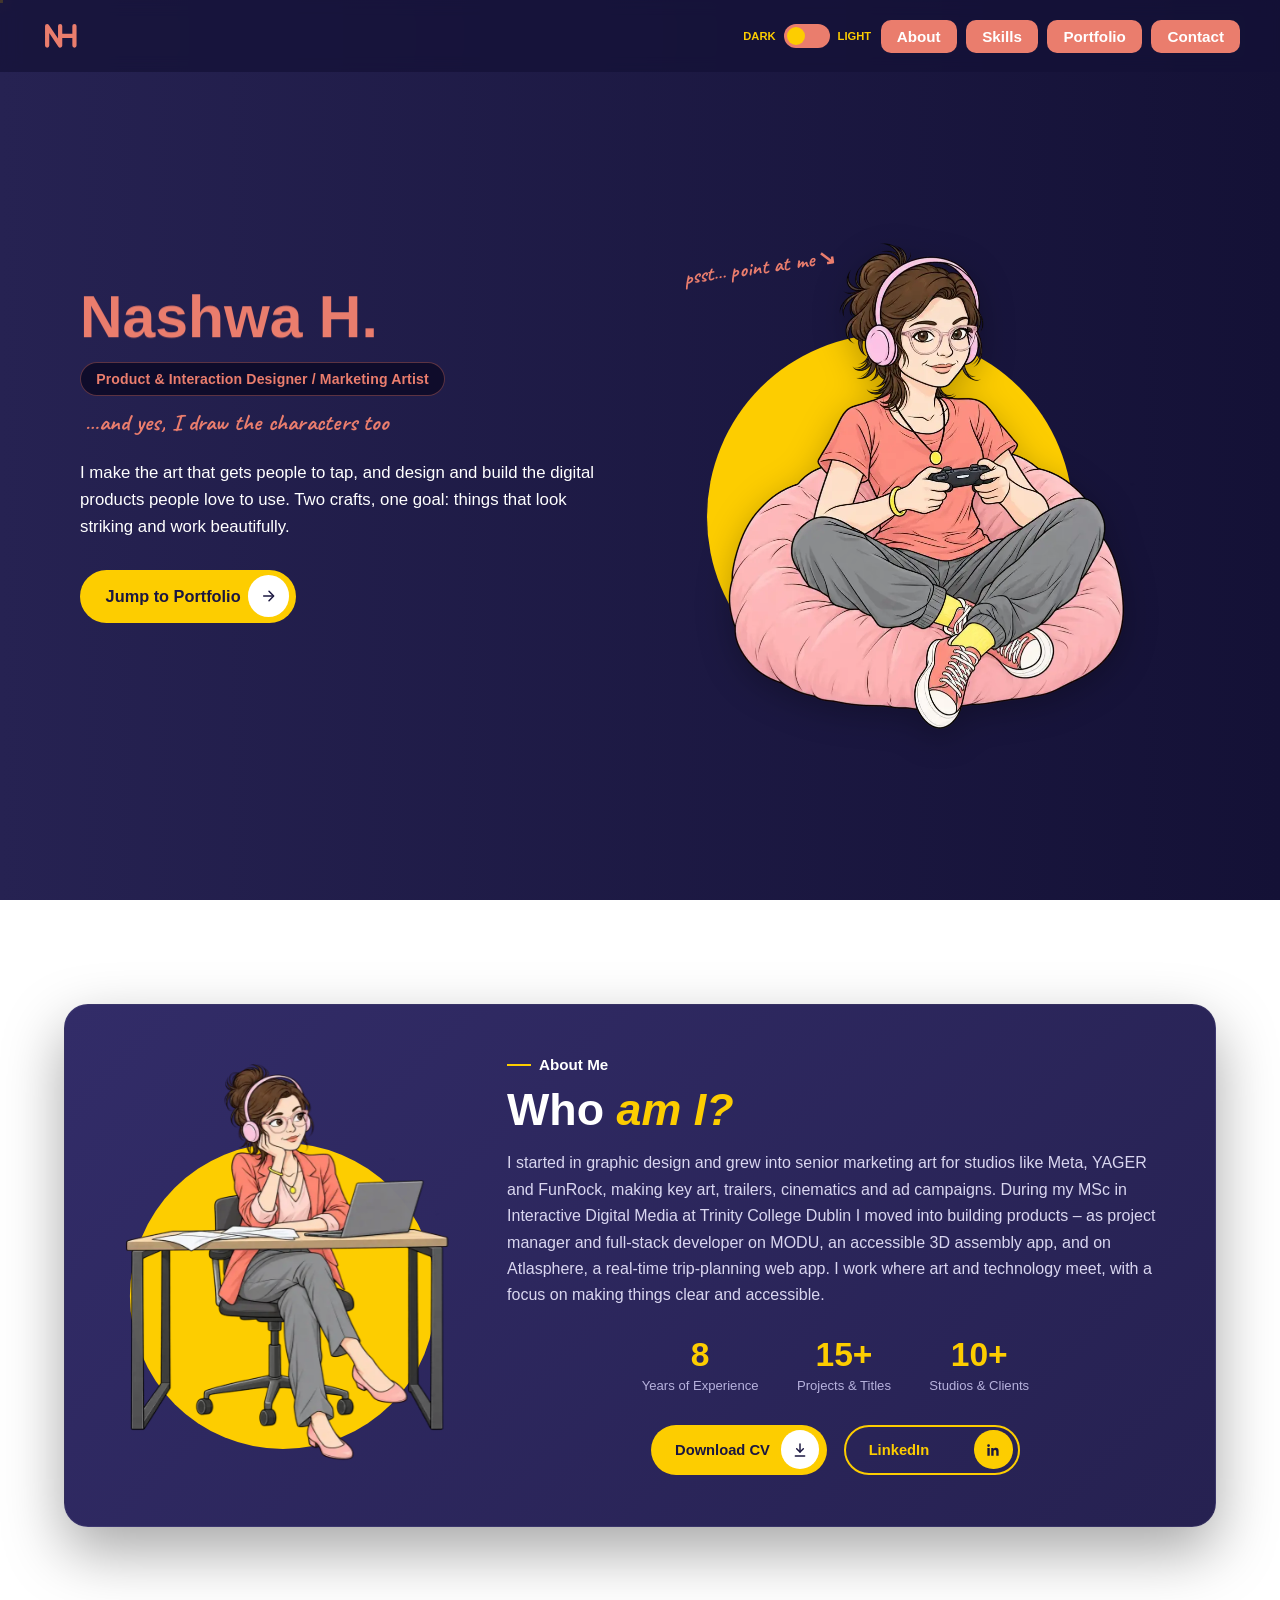
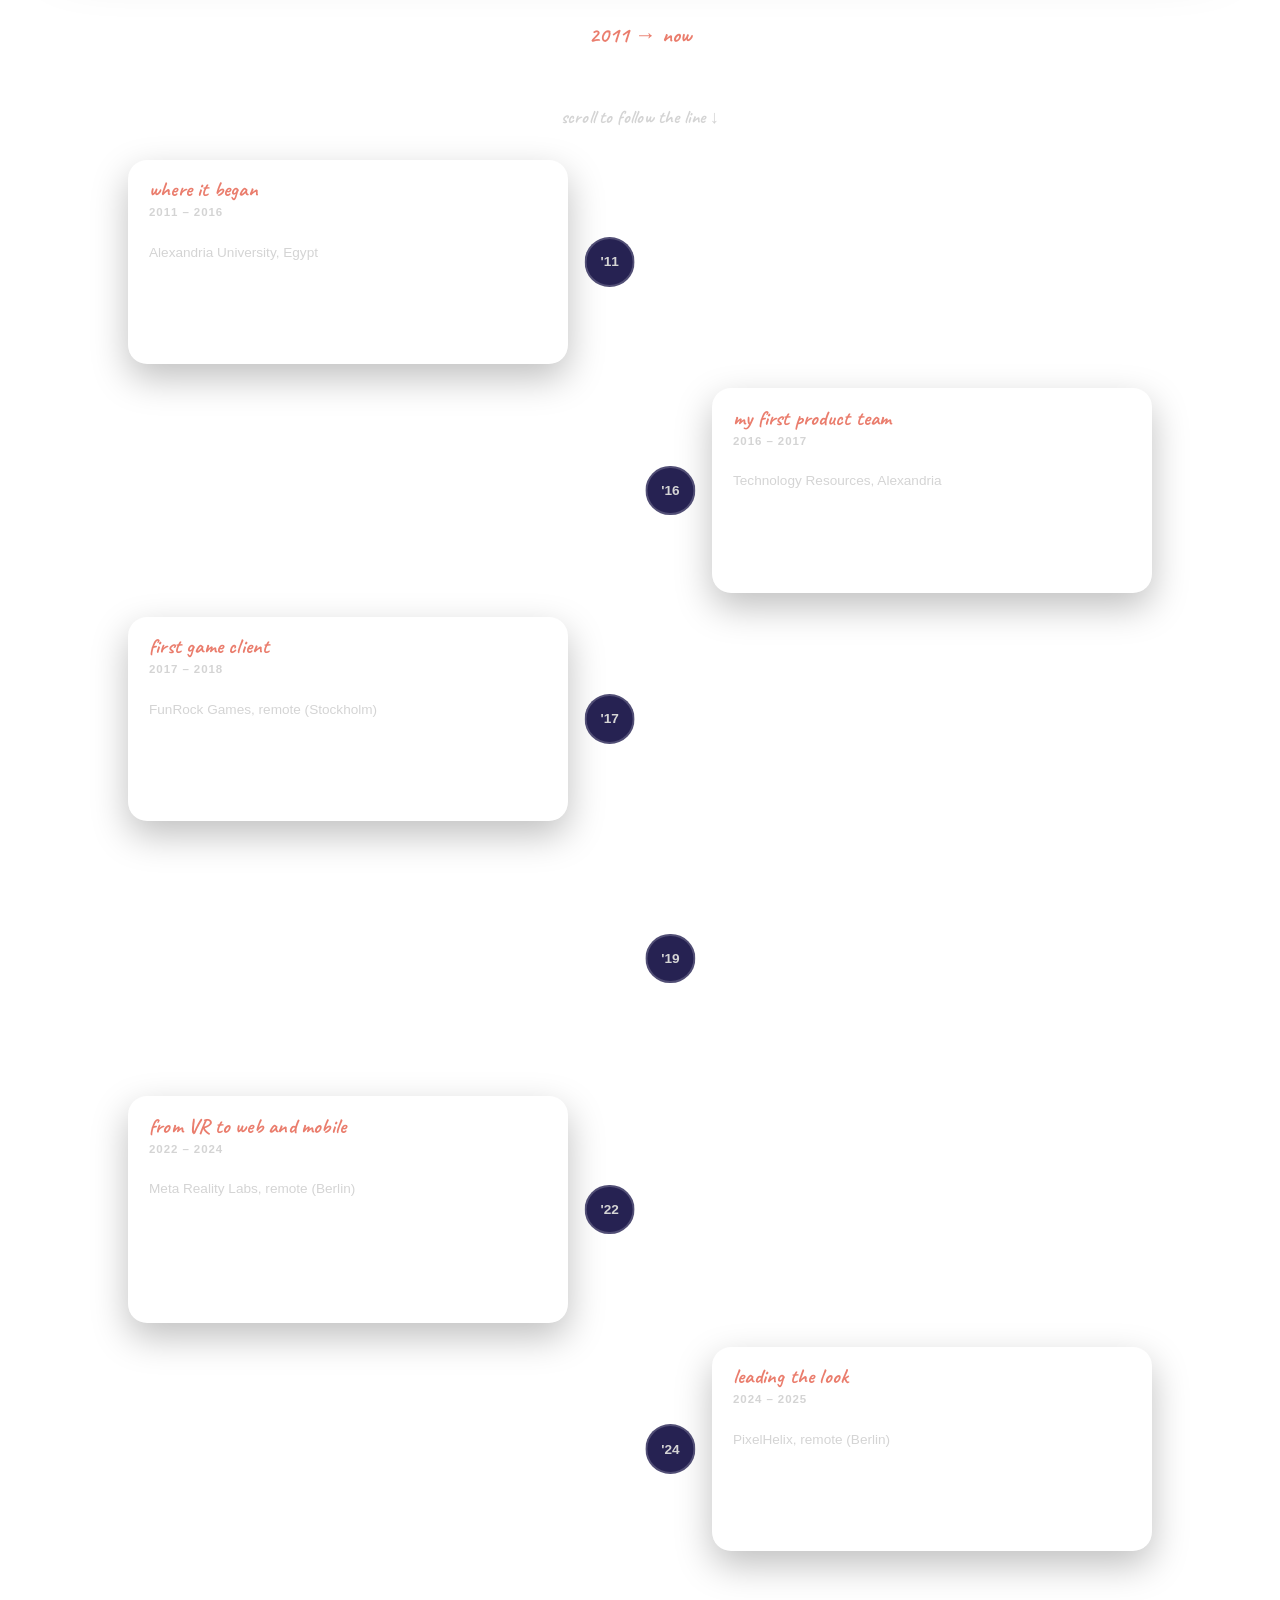
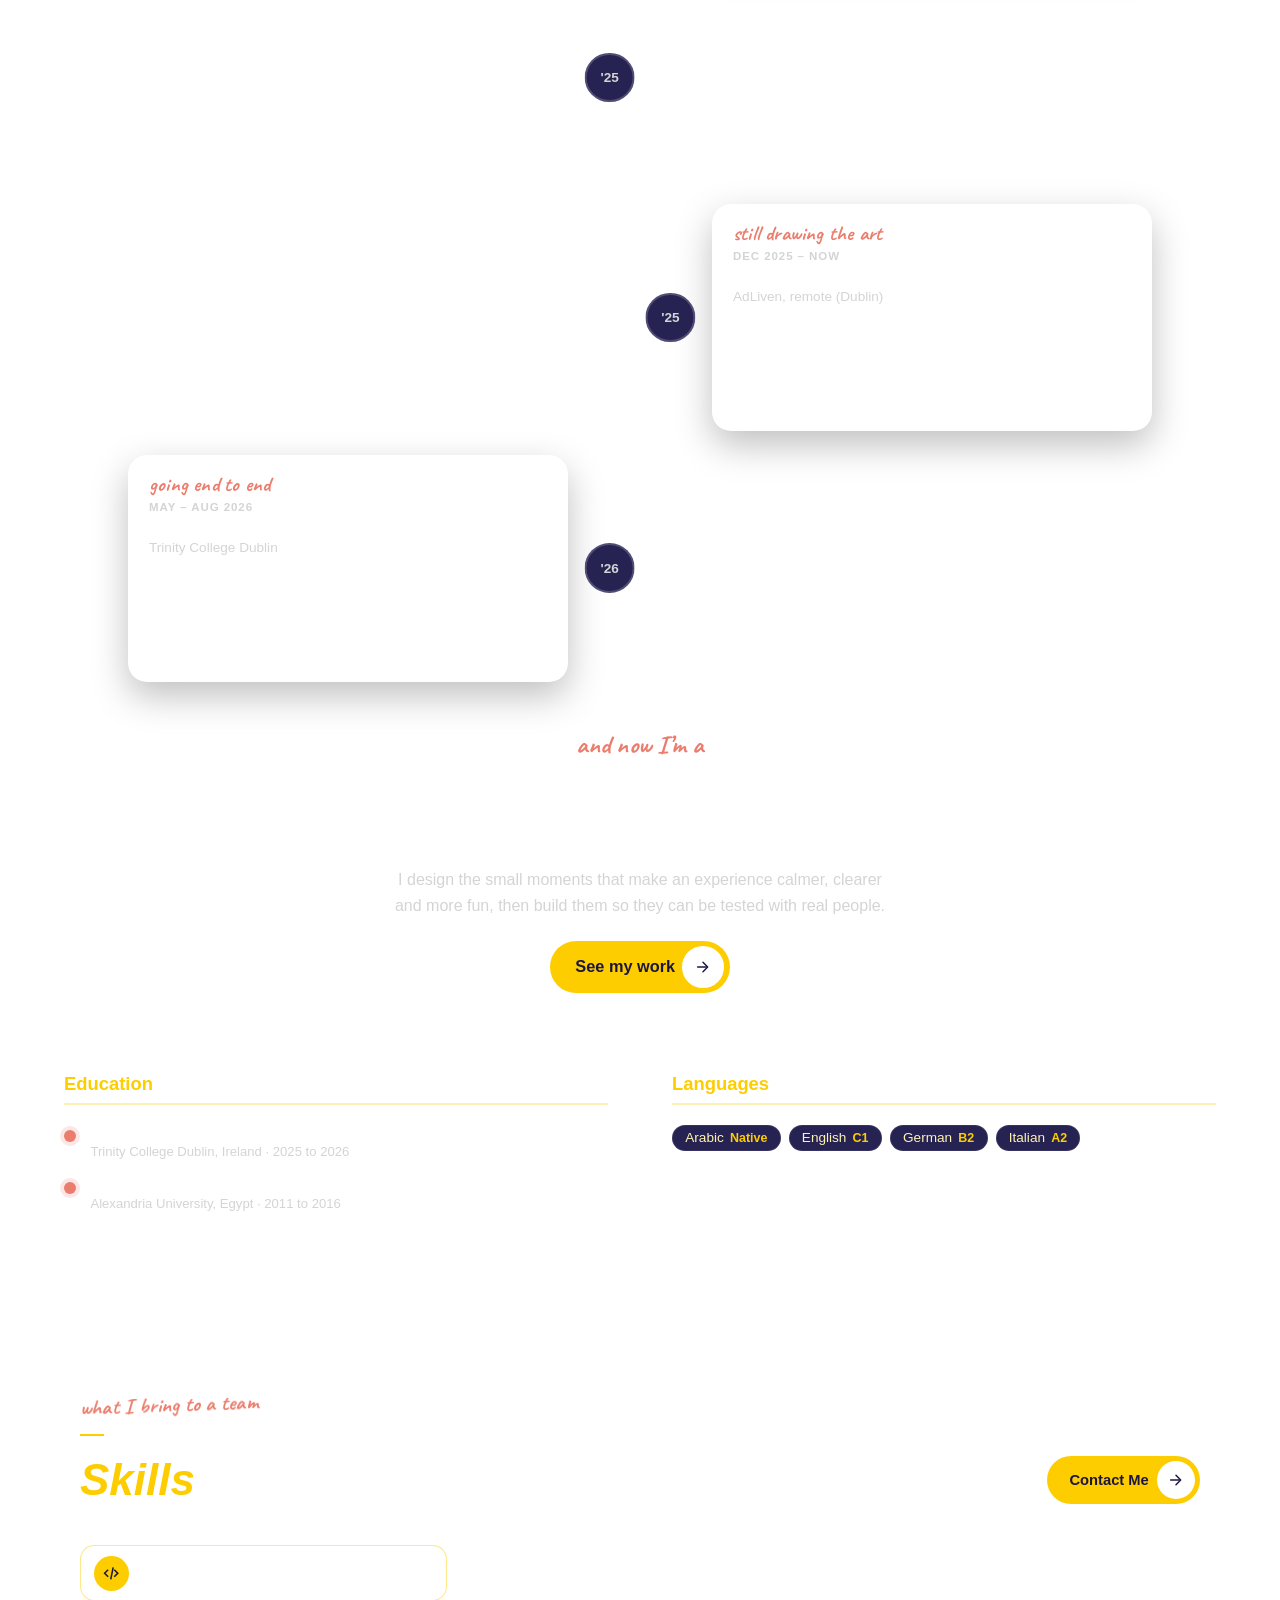
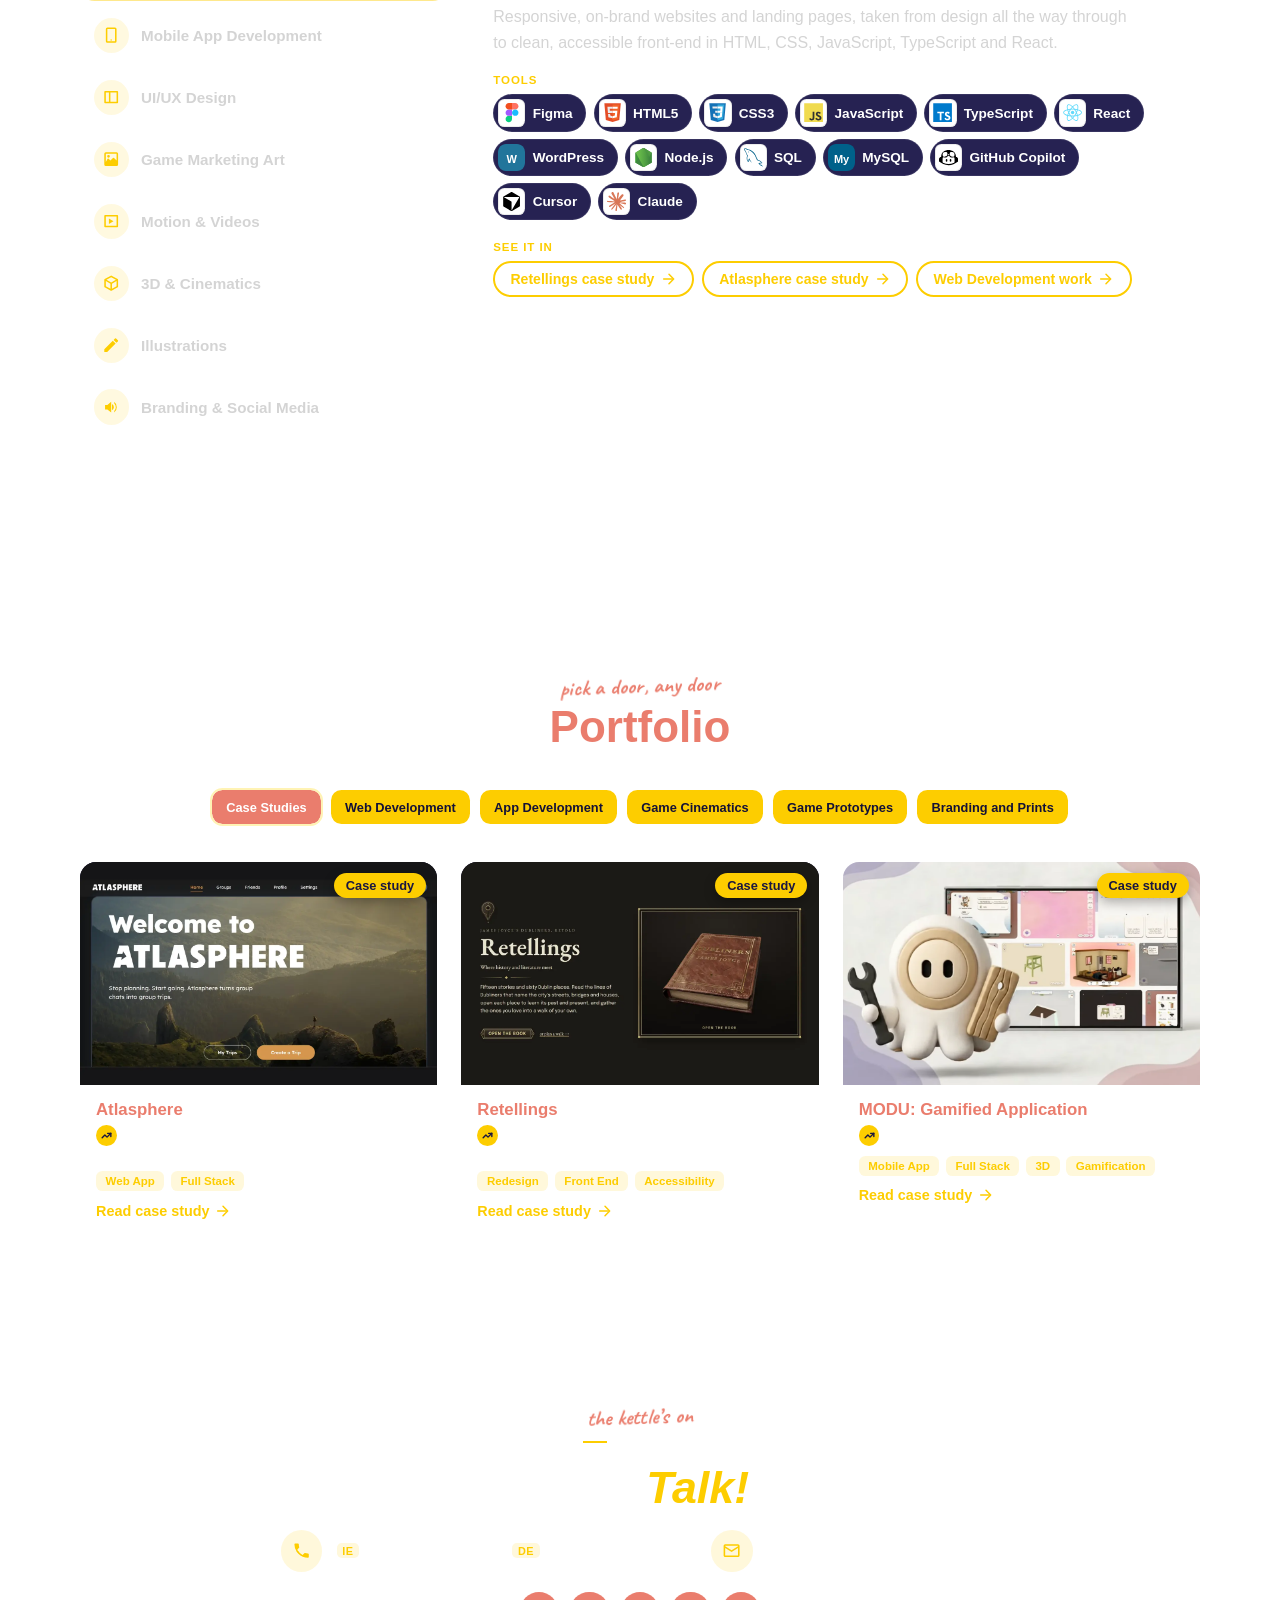
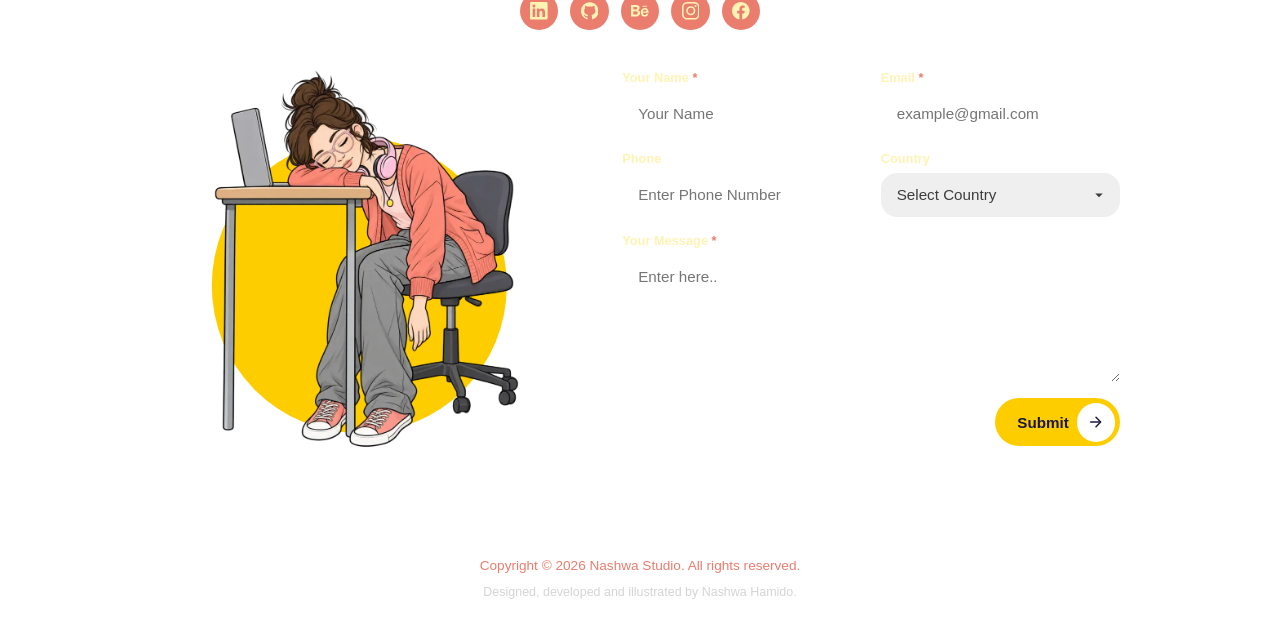
==== commit 9034172b: "Structured data: add the ResearchGate profile to sameAs" ====
--- a/index.html
+++ b/index.html
@@ -77,7 +77,8 @@
           "sameAs": [
             "https://www.linkedin.com/in/nashwa-hamido",
             "https://www.behance.net/NashwaHassan154",
-            "https://github.com/nashwahamido"
+            "https://github.com/nashwahamido",
+            "https://www.researchgate.net/profile/Nashwa-Hamido-3"
           ]
         },
         {
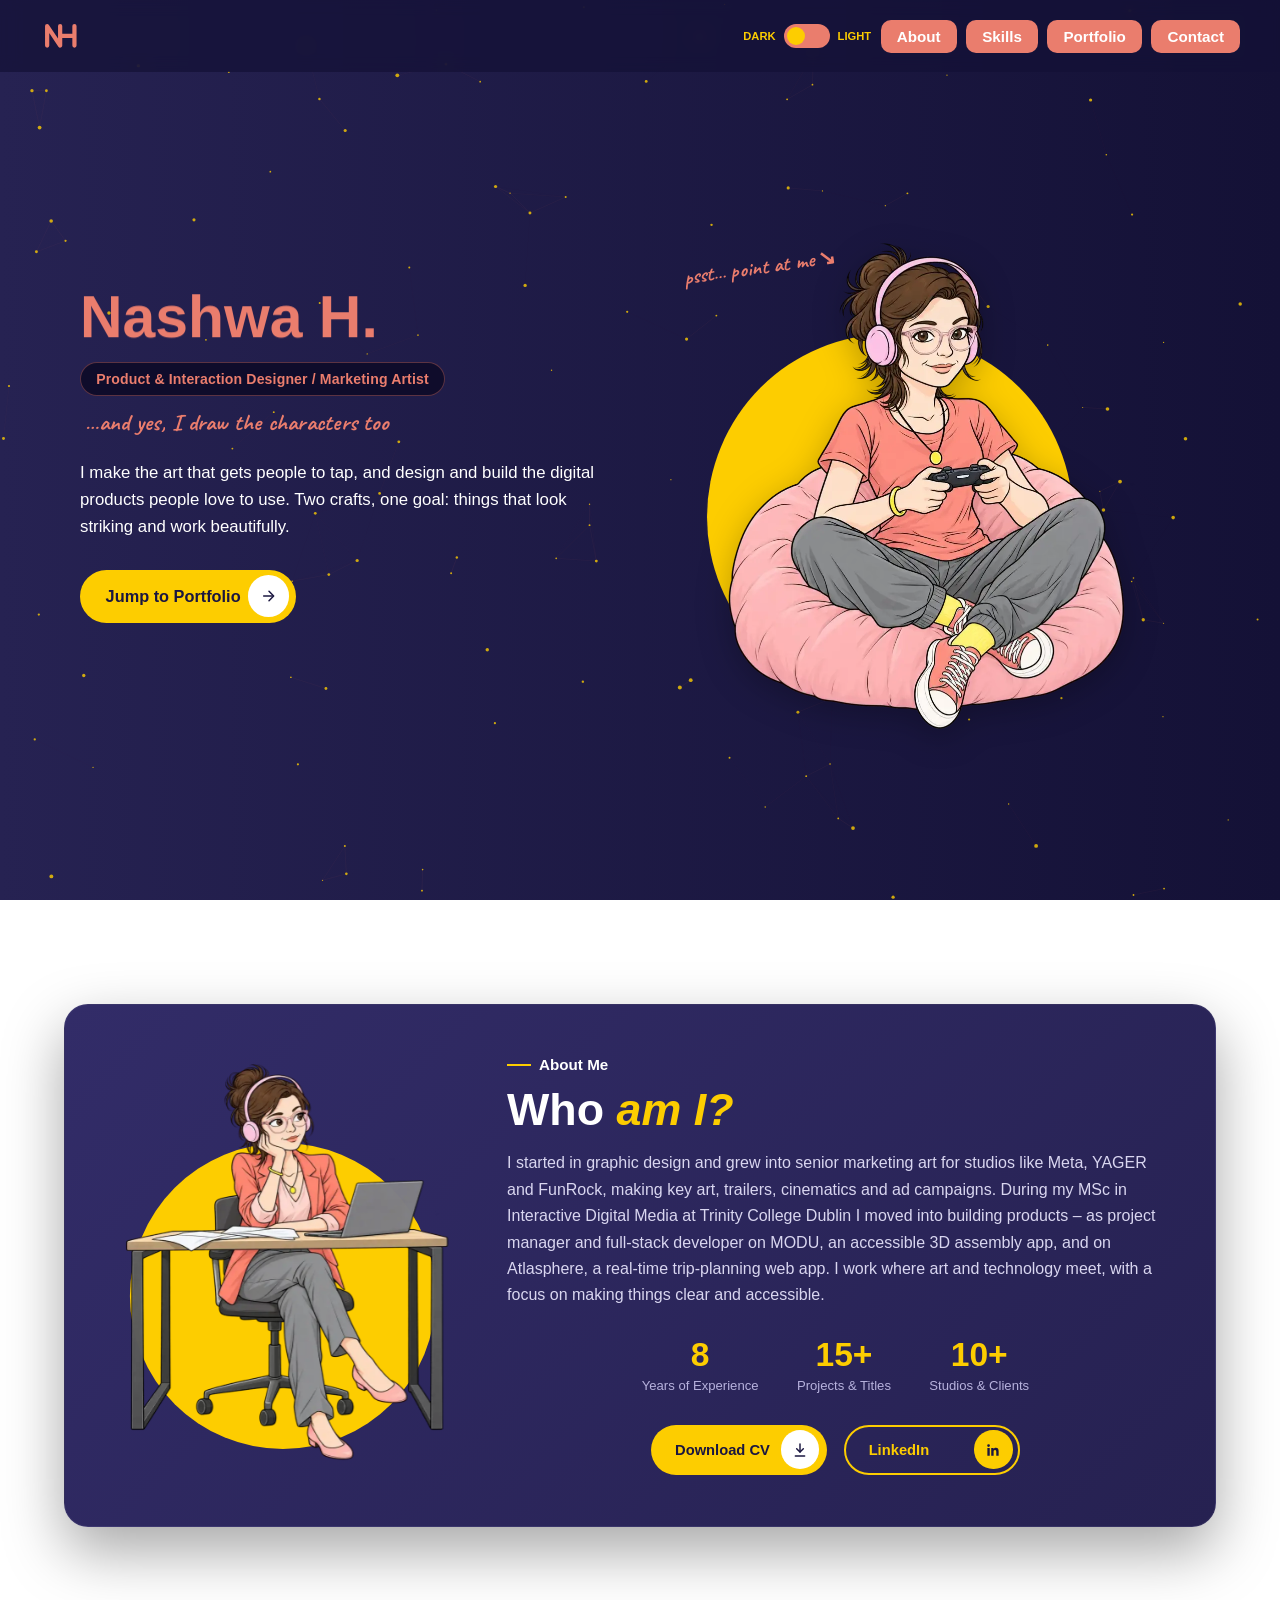
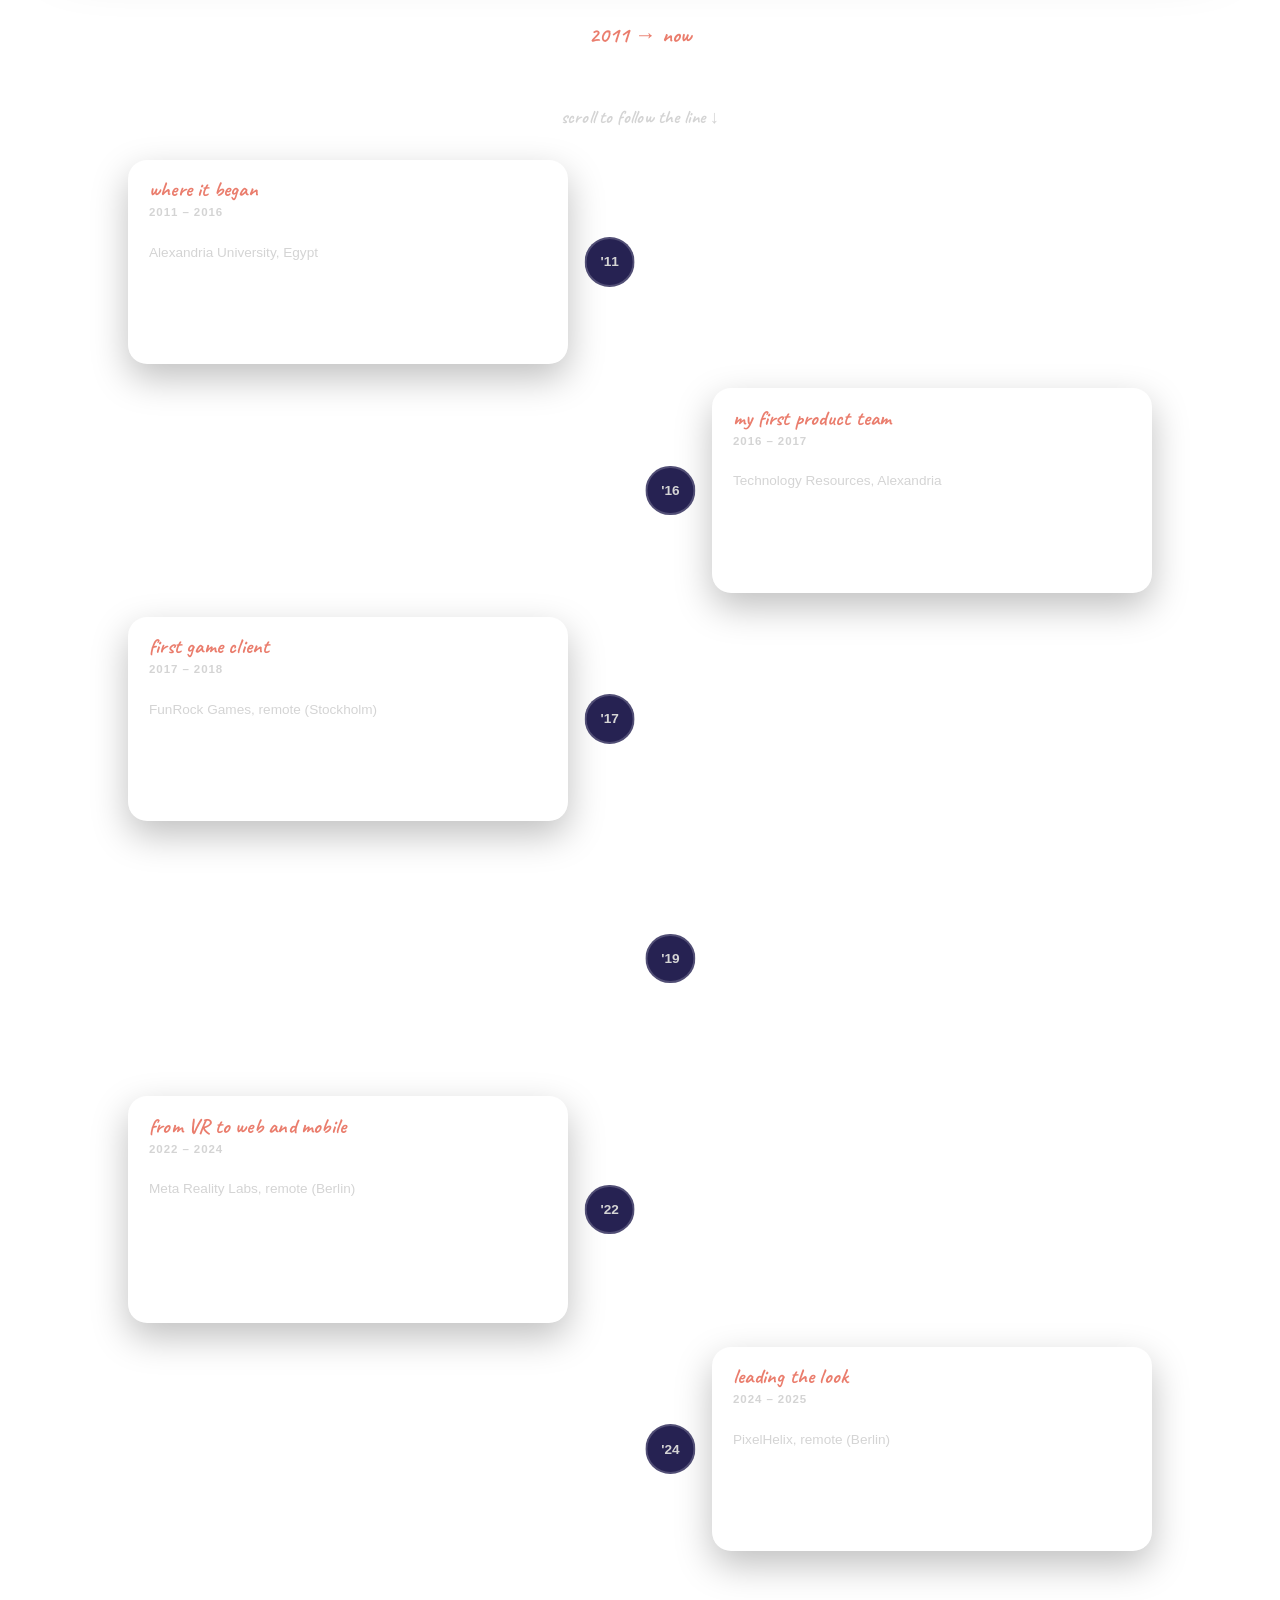
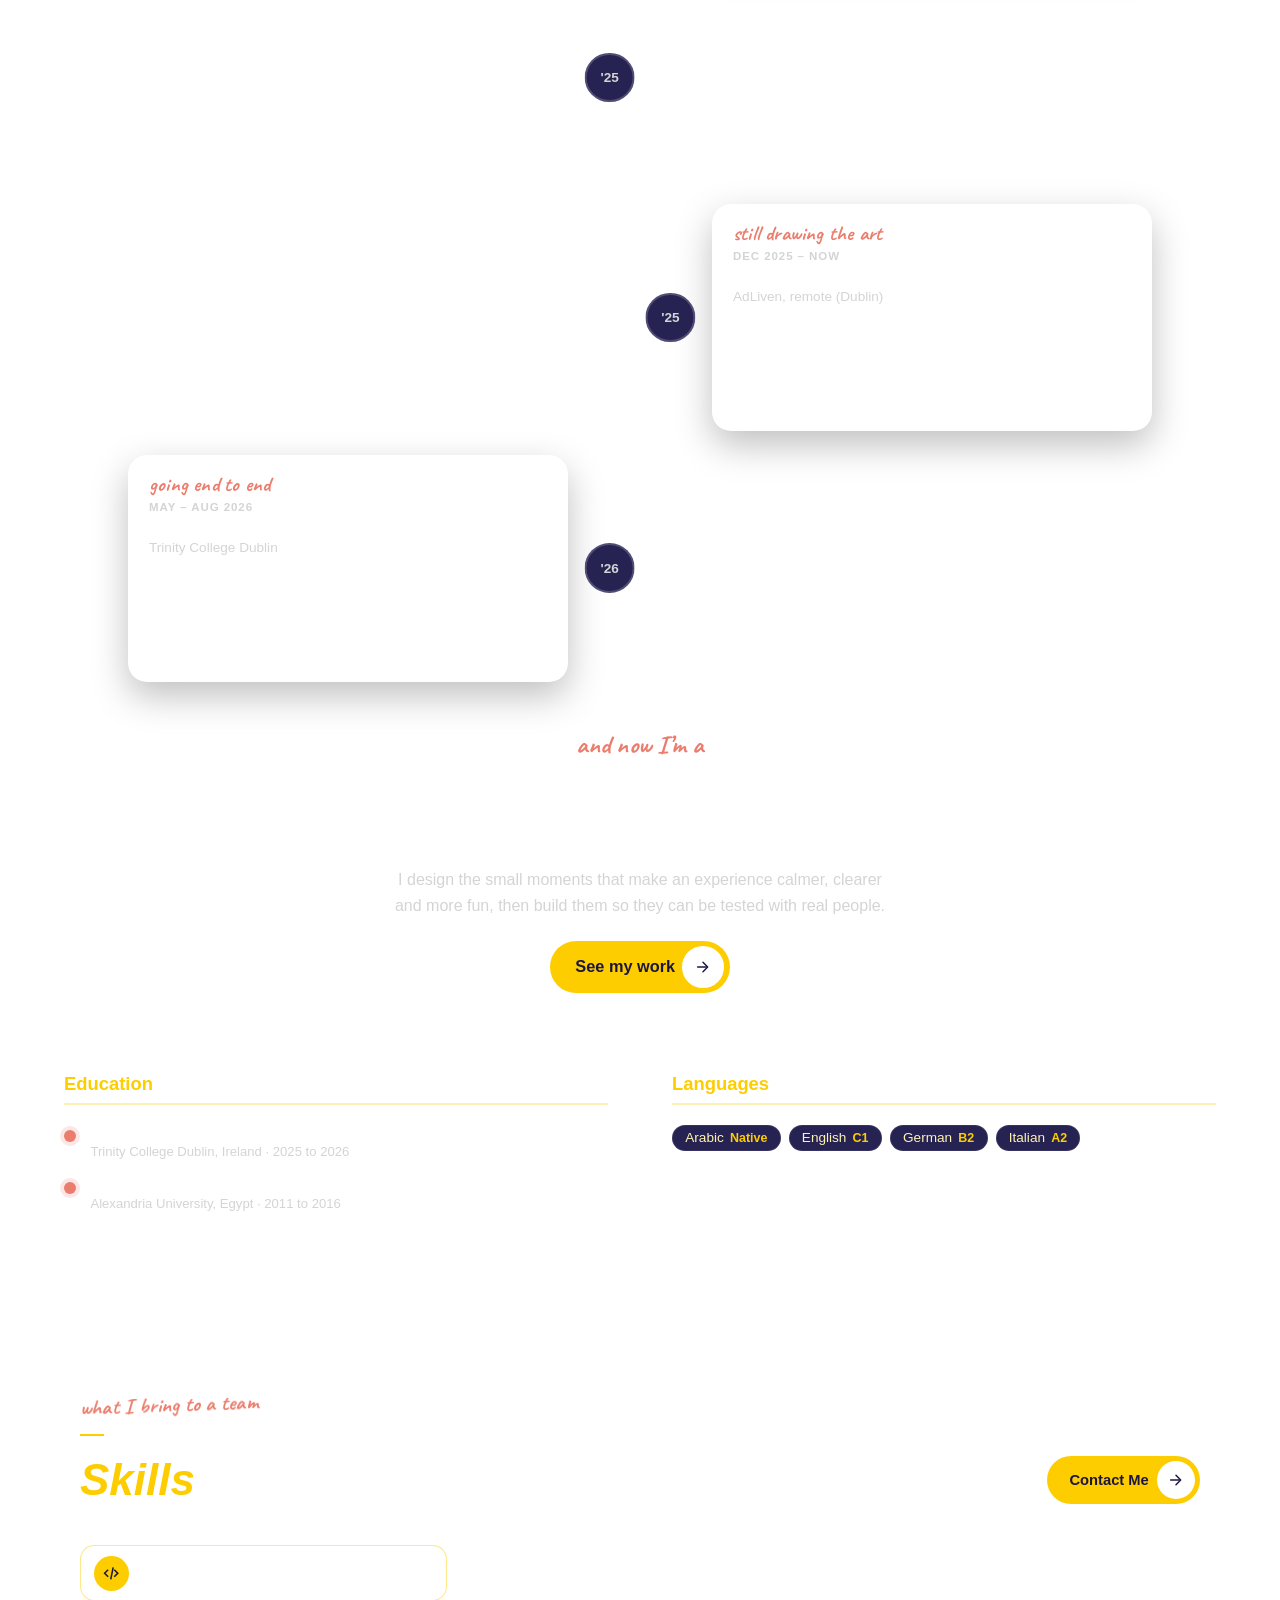
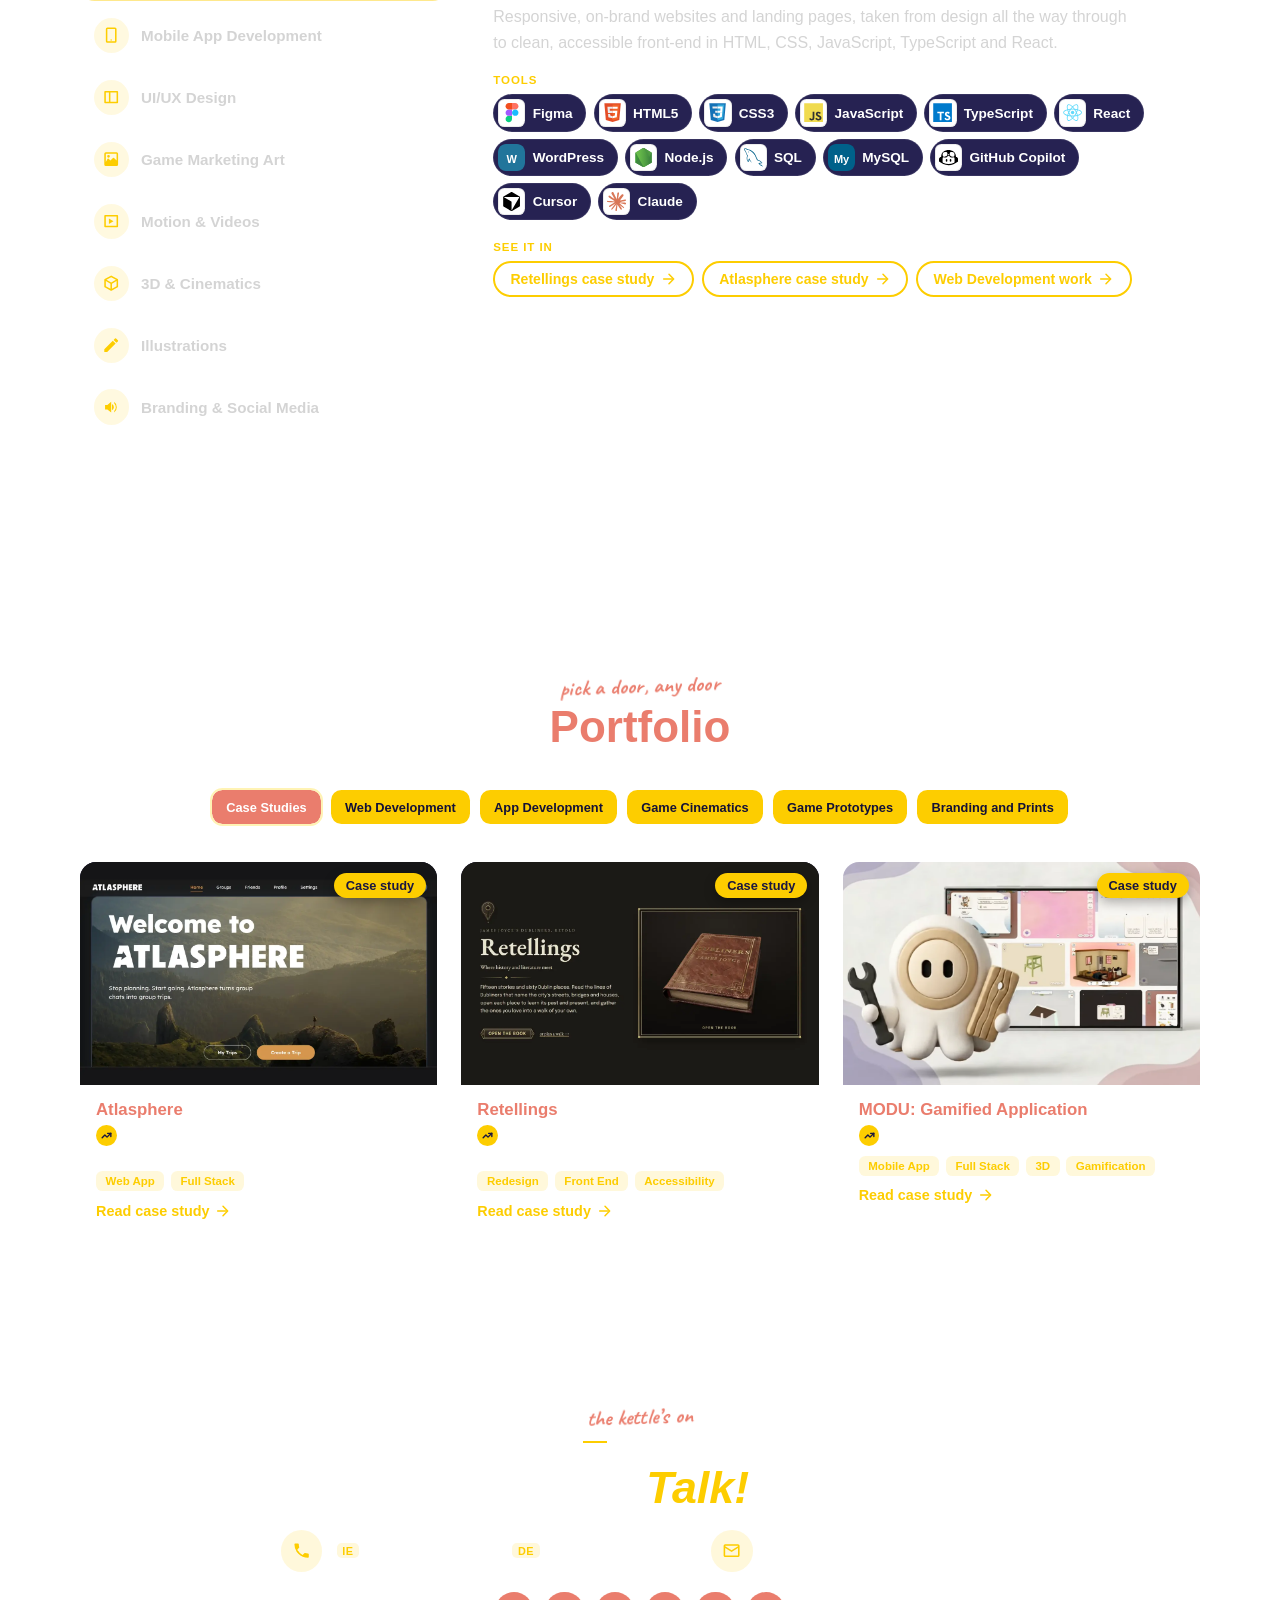
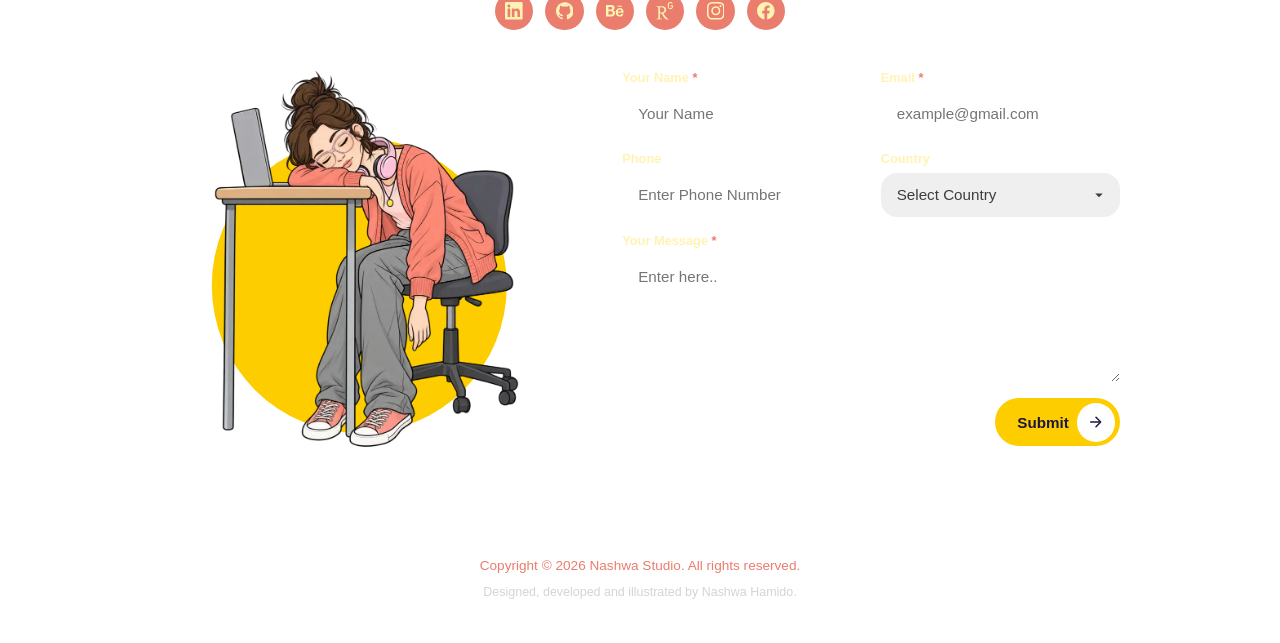
==== commit 929171a2: "Add ResearchGate link to contact socials" ====
--- a/index.html
+++ b/index.html
@@ -552,6 +552,9 @@
                 </a>
                         <a href="https://www.behance.net/NashwaHassan154" target="_blank" rel="noopener" class="social-link" aria-label="Behance">
                     <svg viewBox="0 0 24 24" aria-hidden="true"><path d="M16.969 16.927a2.561 2.561 0 0 0 1.901.677 2.501 2.501 0 0 0 1.531-.475c.362-.235.636-.584.779-.99h2.585a5.091 5.091 0 0 1-1.9 2.896 5.292 5.292 0 0 1-3.091.88 5.839 5.839 0 0 1-2.284-.433 4.871 4.871 0 0 1-1.723-1.211 5.657 5.657 0 0 1-1.08-1.874 7.057 7.057 0 0 1-.383-2.393c-.005-.8.129-1.595.396-2.349a5.313 5.313 0 0 1 5.088-3.604 4.87 4.87 0 0 1 2.376.563c.661.362 1.231.87 1.668 1.485a6.2 6.2 0 0 1 .943 2.133c.194.821.263 1.666.205 2.508h-7.699c-.063.79.184 1.574.688 2.187ZM6.947 4.084a8.065 8.065 0 0 1 1.928.198 4.29 4.29 0 0 1 1.49.638c.418.303.748.711.958 1.182.241.579.357 1.203.341 1.83a3.506 3.506 0 0 1-.506 1.961 3.726 3.726 0 0 1-1.503 1.287 3.588 3.588 0 0 1 2.027 1.437c.464.747.697 1.615.67 2.494a4.593 4.593 0 0 1-.423 2.032 3.945 3.945 0 0 1-1.163 1.413 5.114 5.114 0 0 1-1.683.807 7.135 7.135 0 0 1-1.928.259H0V4.084h6.947Zm-.235 12.9c.308.004.616-.029.916-.099a2.18 2.18 0 0 0 .766-.332c.228-.158.411-.371.534-.619.142-.317.208-.663.191-1.009a2.08 2.08 0 0 0-.642-1.715 2.618 2.618 0 0 0-1.696-.505h-3.54v4.279h3.471Zm13.635-5.967a2.13 2.13 0 0 0-1.654-.619 2.336 2.336 0 0 0-1.163.259 2.474 2.474 0 0 0-.738.62 2.359 2.359 0 0 0-.396.792c-.074.239-.12.485-.137.734h4.769a3.239 3.239 0 0 0-.679-1.785l-.002-.001Zm-13.813-.648a2.254 2.254 0 0 0 1.423-.433c.399-.355.607-.88.56-1.413a1.916 1.916 0 0 0-.178-.891 1.298 1.298 0 0 0-.495-.533 1.851 1.851 0 0 0-.711-.274 3.966 3.966 0 0 0-.835-.073H3.241v3.631h3.293v-.014ZM21.62 5.122h-5.976v1.527h5.976V5.122Z"/></svg>
+                </a>
+                        <a href="https://www.researchgate.net/profile/Nashwa-Hamido-3" target="_blank" rel="noopener" class="social-link" aria-label="ResearchGate">
+                    <svg viewBox="0 0 24 24" aria-hidden="true"><path d="M19.586 0c-.818 0-1.508.19-2.073.565-.563.377-.97.936-1.213 1.68a3.193 3.193 0 0 0-.112.437 8.365 8.365 0 0 0-.078.53 9 9 0 0 0-.05.727c-.01.282-.013.621-.013 1.016a31.121 31.123 0 0 0 .014 1.017 9 9 0 0 0 .05.727 7.946 7.946 0 0 0 .077.53h-.005a3.334 3.334 0 0 0 .113.438c.245.743.65 1.303 1.214 1.68.565.376 1.256.564 2.075.564.8 0 1.536-.213 2.105-.603.57-.39.94-.916 1.175-1.65.076-.235.135-.558.177-.93a10.9 10.9 0 0 0 .043-1.207v-.82c0-.095-.047-.142-.14-.142h-3.064c-.094 0-.14.047-.14.141v.956c0 .094.046.14.14.14h1.666c.056 0 .084.03.084.086 0 .36 0 .62-.036.865-.038.244-.1.447-.147.606-.108.385-.348.664-.638.876-.29.212-.738.35-1.227.35-.545 0-.901-.15-1.21-.353-.306-.203-.517-.454-.67-.915a3.136 3.136 0 0 1-.147-.762 17.366 17.367 0 0 1-.034-.656c-.01-.26-.014-.572-.014-.939a26.401 26.403 0 0 1 .014-.938 15.821 15.822 0 0 1 .035-.656 3.19 3.19 0 0 1 .148-.76 1.89 1.89 0 0 1 .742-1.01c.344-.244.593-.352 1.137-.352.508 0 .815.096 1.144.303.33.207.528.492.764.925.047.094.111.118.198.07l1.044-.43c.075-.048.09-.115.042-.199a3.549 3.549 0 0 0-.466-.742 3 3 0 0 0-.679-.607 3.313 3.313 0 0 0-.903-.41A4.068 4.068 0 0 0 19.586 0zM8.217 5.836c-1.69 0-3.036.086-4.297.086-1.146 0-2.291 0-3.007-.029v.831l1.088.2c.744.144 1.174.488 1.174 2.264v11.288c0 1.777-.43 2.12-1.174 2.263l-1.088.2v.832c.773-.029 2.12-.086 3.465-.086 1.29 0 2.951.057 3.667.086v-.831l-1.49-.2c-.773-.115-1.174-.487-1.174-2.264v-4.784c.688.057 1.29.057 2.206.057 1.748 3.123 3.41 5.472 4.355 6.56.86 1.032 2.177 1.691 3.839 1.691.487 0 1.003-.086 1.318-.23v-.744c-1.031 0-2.063-.716-2.808-1.518-1.26-1.376-2.95-3.582-4.355-6.074 2.32-.545 4.04-2.722 4.04-4.9 0-3.208-2.492-4.698-5.758-4.698zm-.515 1.29c2.406 0 3.839 1.26 3.839 3.552 0 2.263-1.547 3.782-4.097 3.782-.974 0-1.404-.03-2.063-.086v-7.19c.66-.059 1.547-.059 2.32-.059z"/></svg>
                 </a>
                         <a href="https://www.instagram.com/nashwaelbanna/" target="_blank" rel="noopener" class="social-link" aria-label="Instagram">
                     <svg viewBox="0 0 24 24" aria-hidden="true"><path d="M12 2.163c3.204 0 3.584.012 4.85.07 1.17.055 1.805.249 2.227.415.562.217.96.477 1.382.896.419.42.679.819.896 1.381.164.422.36 1.057.413 2.227.057 1.266.07 1.646.07 4.85s-.015 3.585-.074 4.85c-.061 1.17-.256 1.805-.421 2.227-.224.562-.479.96-.899 1.382-.419.419-.824.679-1.38.896-.42.164-1.065.36-2.235.413-1.274.057-1.649.07-4.859.07-3.211 0-3.586-.015-4.859-.074-1.171-.061-1.816-.256-2.236-.421-.569-.224-.96-.479-1.379-.899-.421-.419-.69-.824-.9-1.38-.165-.42-.359-1.065-.42-2.235-.045-1.26-.061-1.649-.061-4.844 0-3.196.016-3.586.061-4.861.061-1.17.255-1.814.42-2.234.21-.57.479-.96.9-1.381.419-.419.81-.689 1.379-.898.42-.166 1.051-.361 2.221-.421 1.275-.045 1.65-.06 4.859-.06l.045.03zm0-2.163c-3.259 0-3.667.014-4.947.072-1.276.058-2.148.262-2.913.558-.788.306-1.459.717-2.126 1.384S.935 3.35.63 4.14C.333 4.904.131 5.777.072 7.05.014 8.333 0 8.741 0 12s.014 3.667.072 4.947c.058 1.277.261 2.148.558 2.913.306.788.717 1.459 1.384 2.126.667.666 1.336 1.079 2.126 1.384.766.296 1.636.499 2.913.558C8.333 23.986 8.741 24 12 24s3.667-.014 4.947-.072c1.277-.059 2.148-.262 2.913-.558.788-.306 1.459-.718 2.126-1.384.666-.667 1.079-1.335 1.384-2.126.296-.765.499-1.636.558-2.913.058-1.28.072-1.688.072-4.947s-.014-3.667-.072-4.947c-.059-1.277-.262-2.149-.558-2.914-.306-.788-.718-1.459-1.384-2.126C21.319 1.347 20.651.935 19.86.63c-.765-.297-1.636-.499-2.913-.558C15.667.014 15.259 0 12 0zm0 5.838a6.162 6.162 0 100 12.324 6.162 6.162 0 000-12.324zM12 16a4 4 0 110-8 4 4 0 010 8zm6.406-11.845a1.44 1.44 0 100 2.881 1.44 1.44 0 000-2.881z"/></svg>
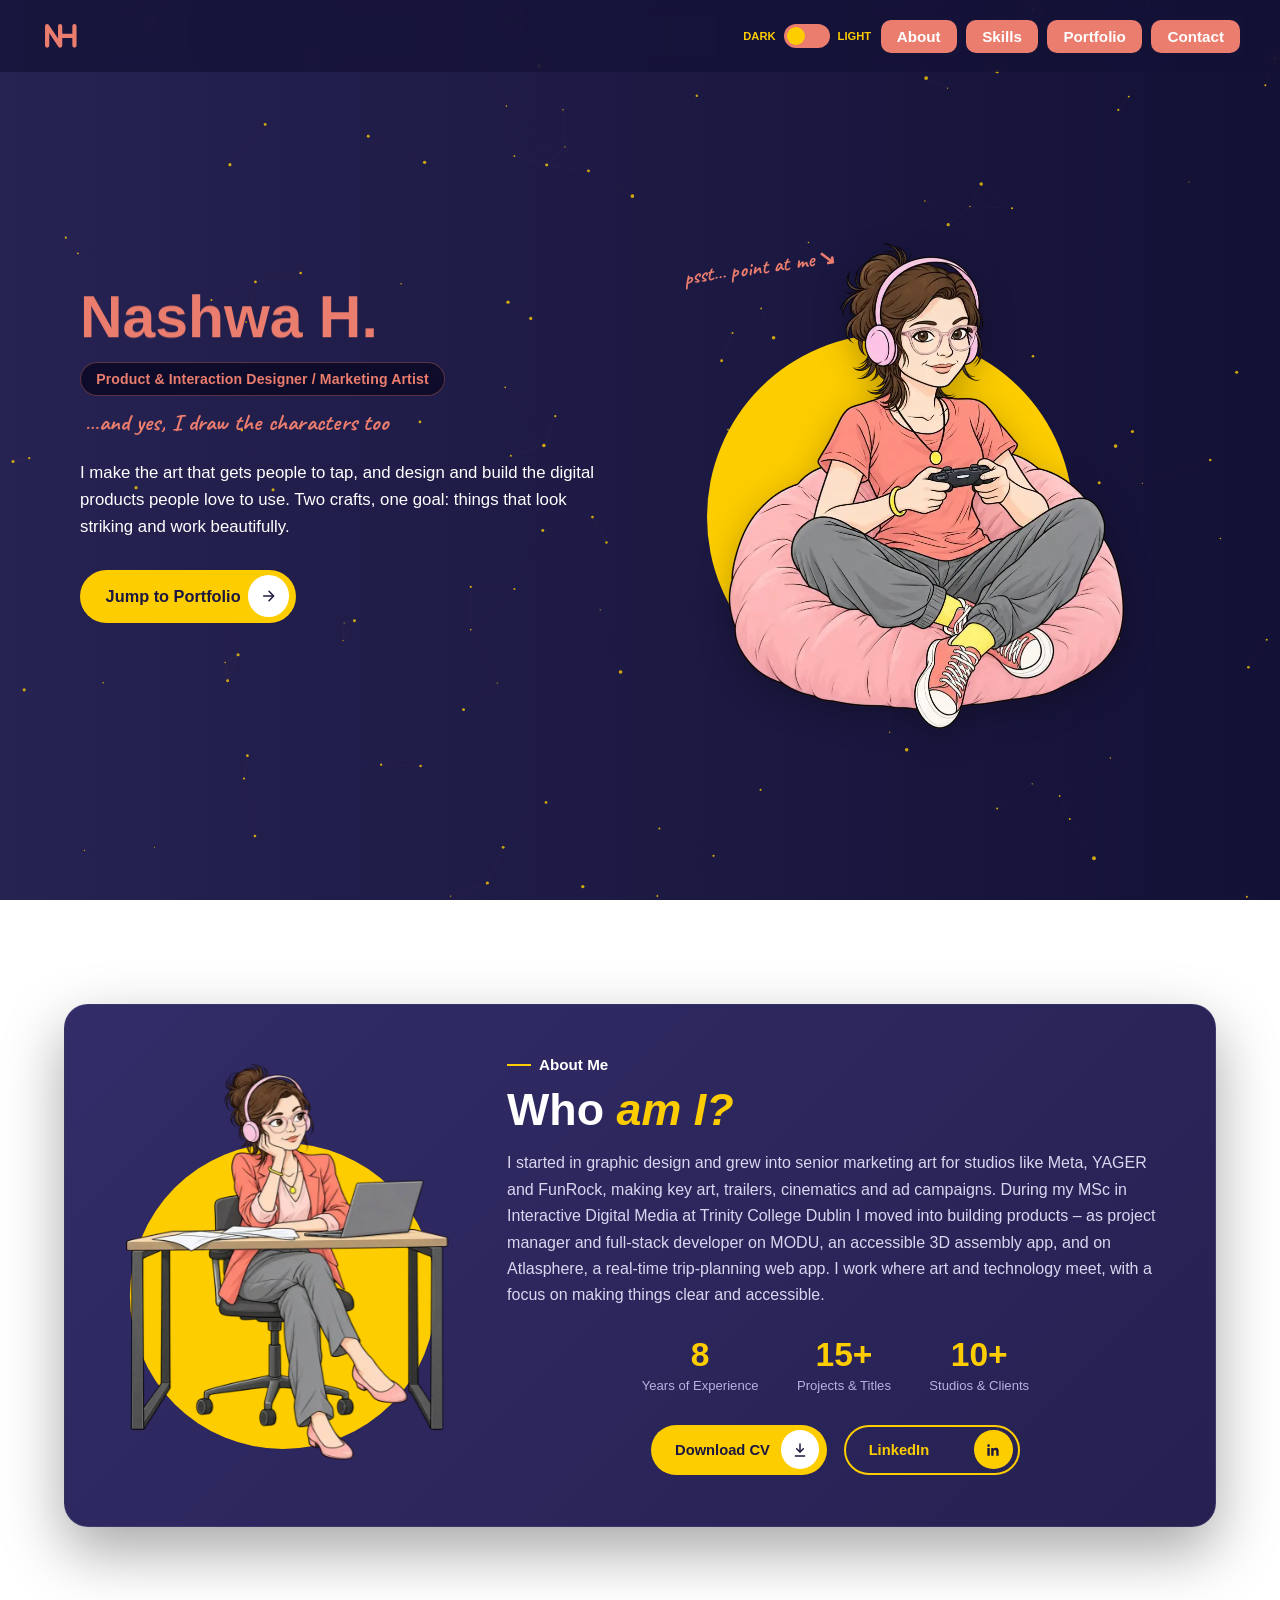
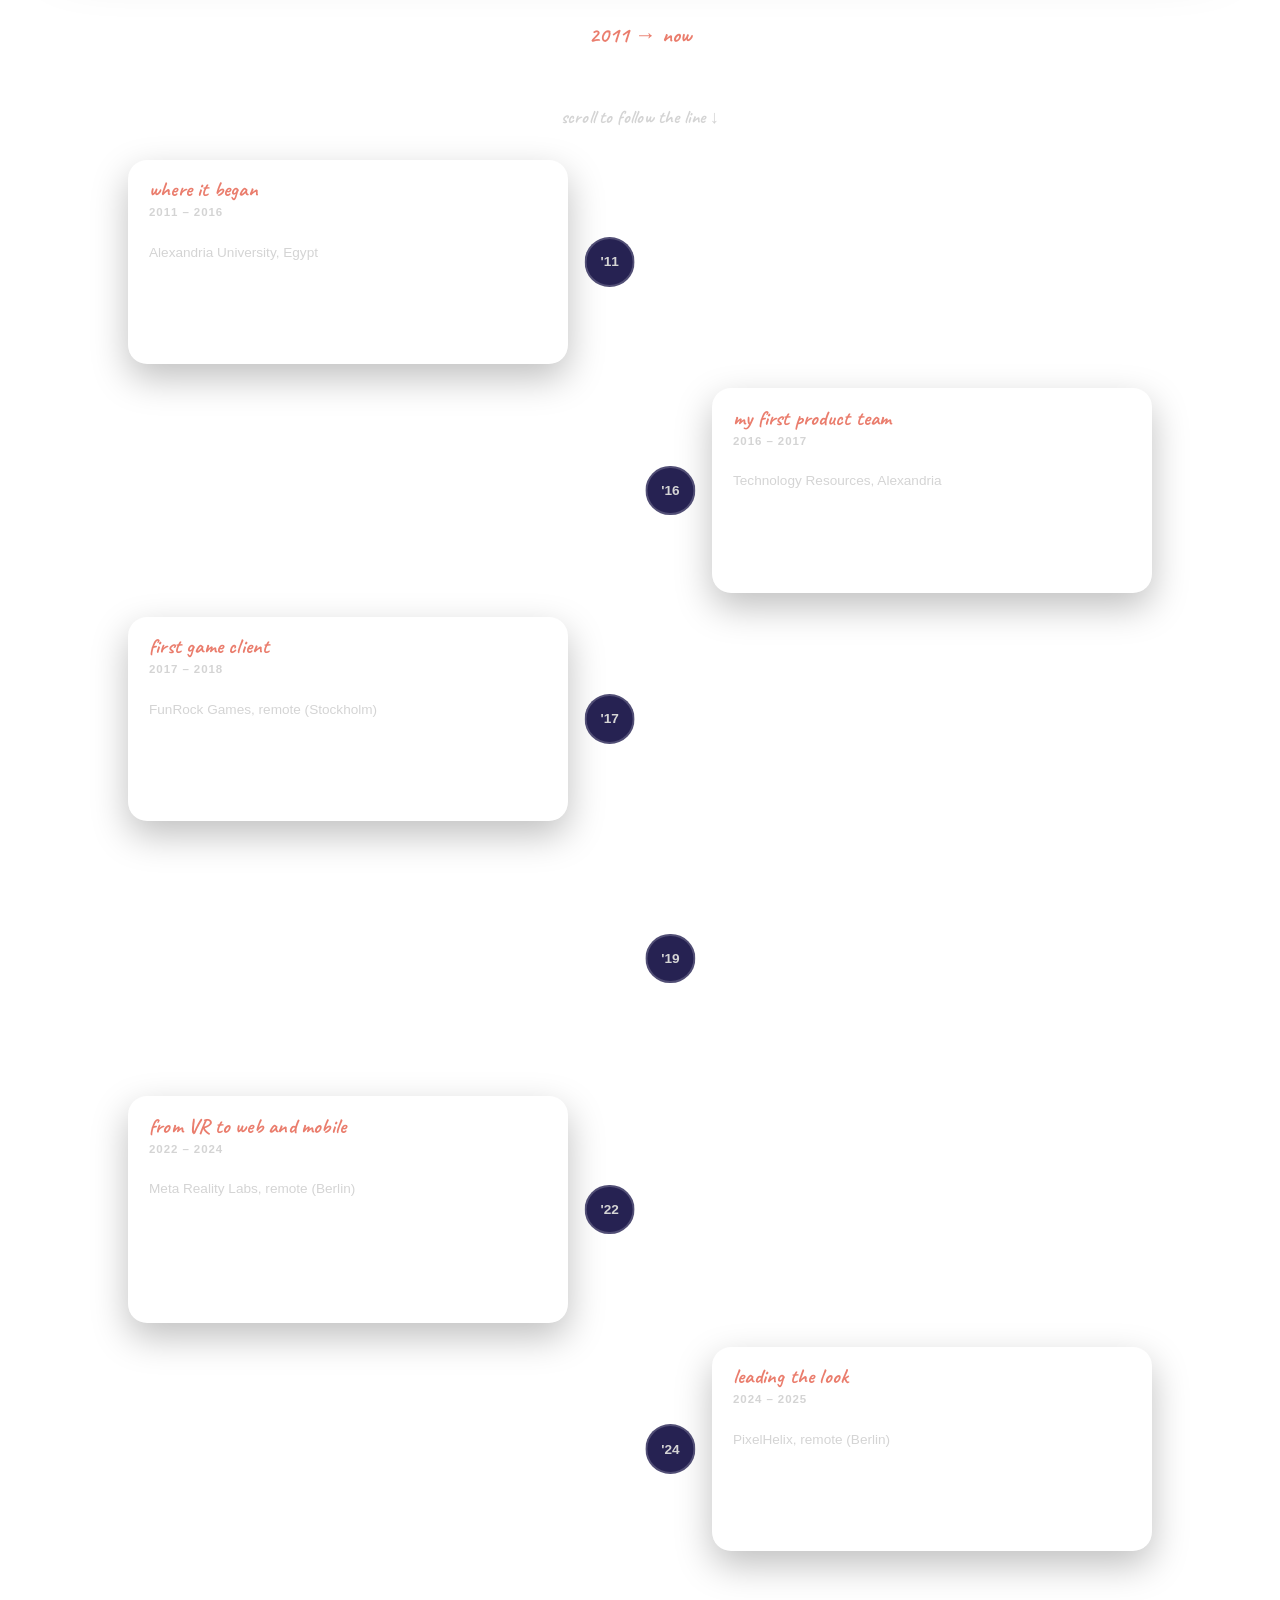
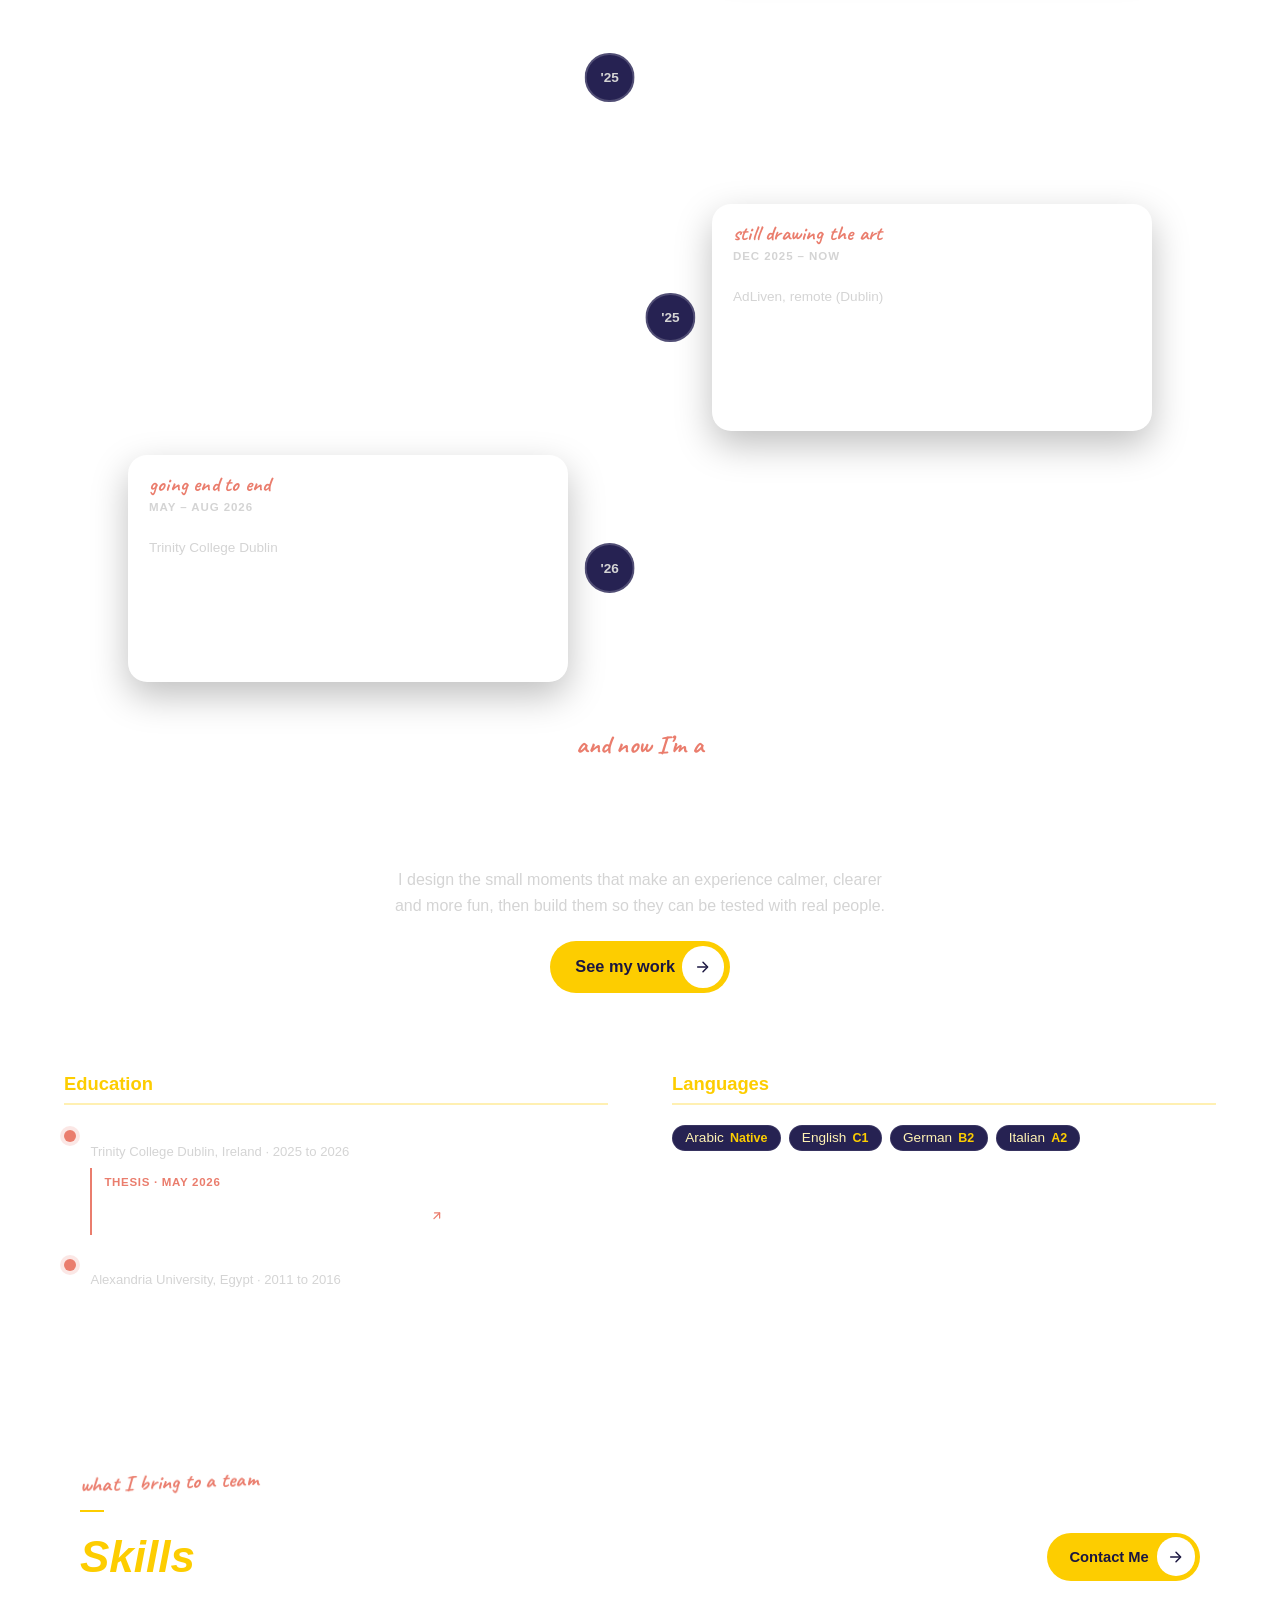
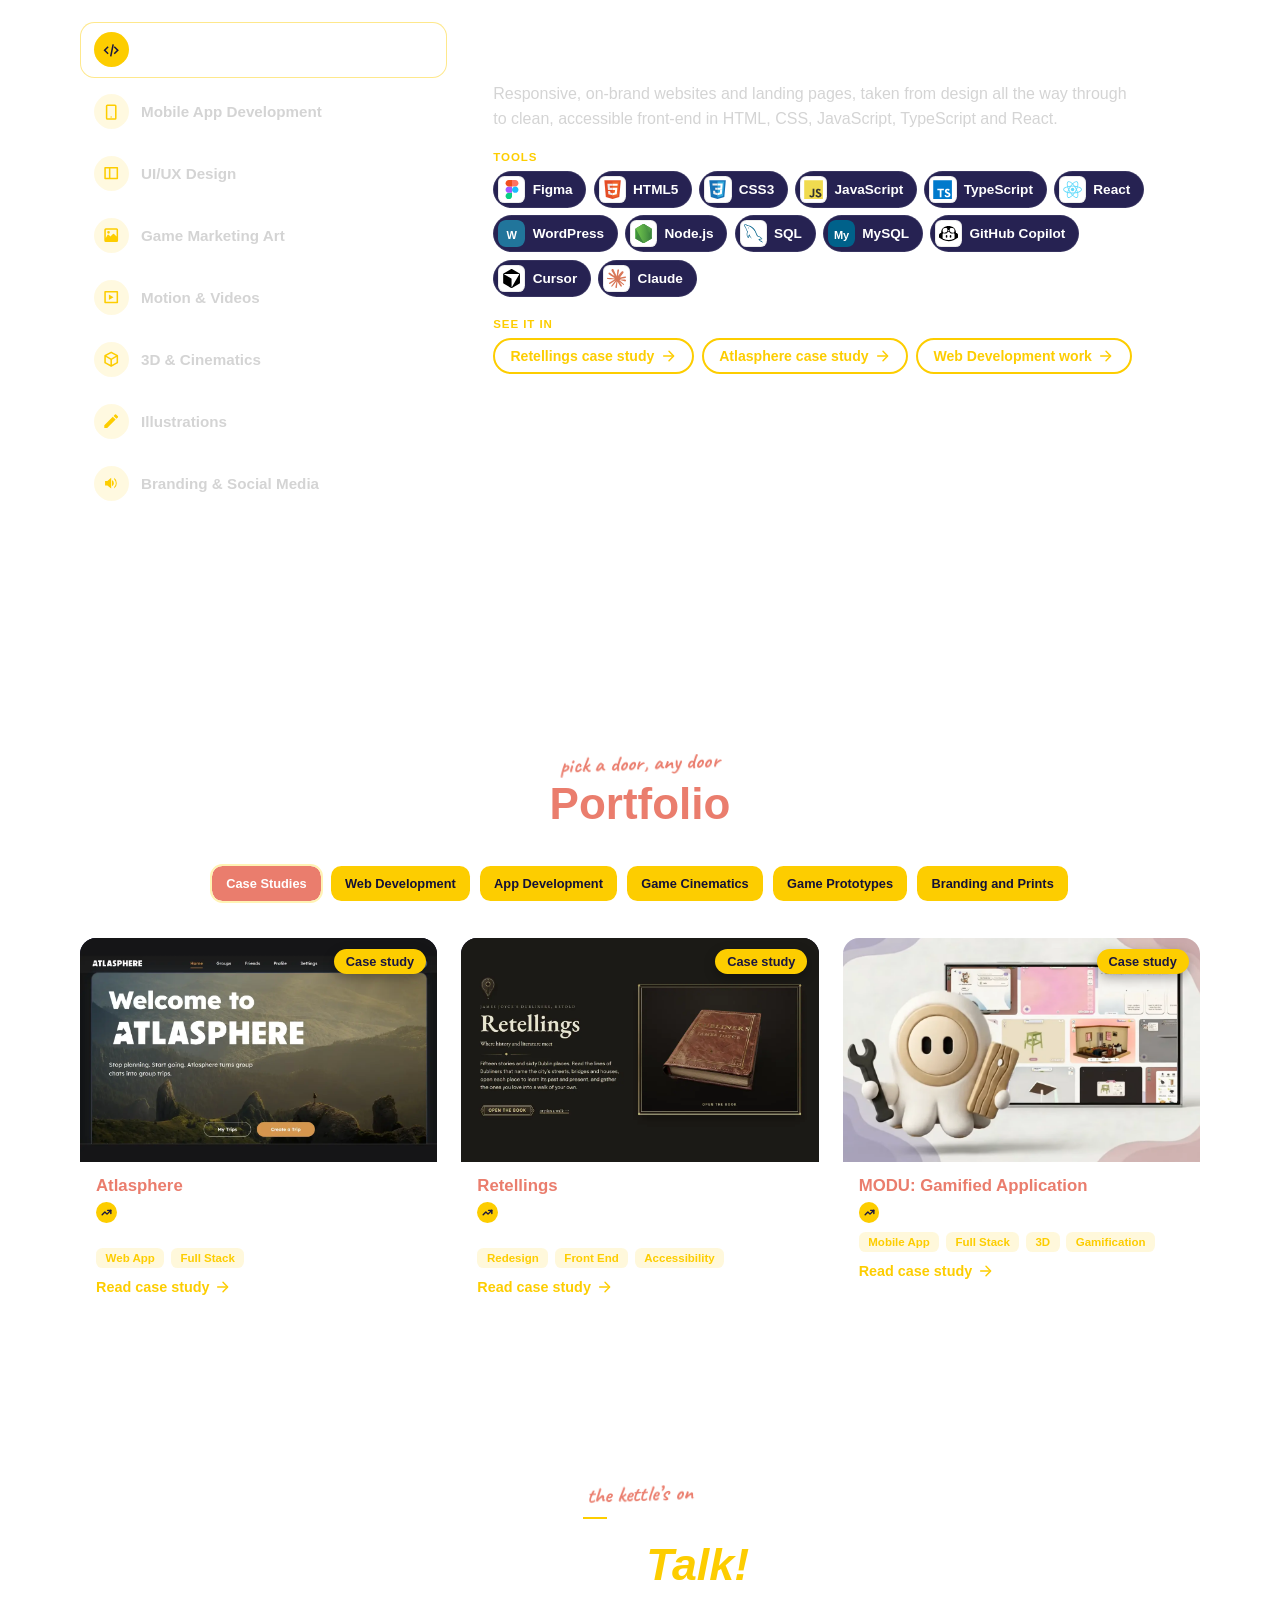
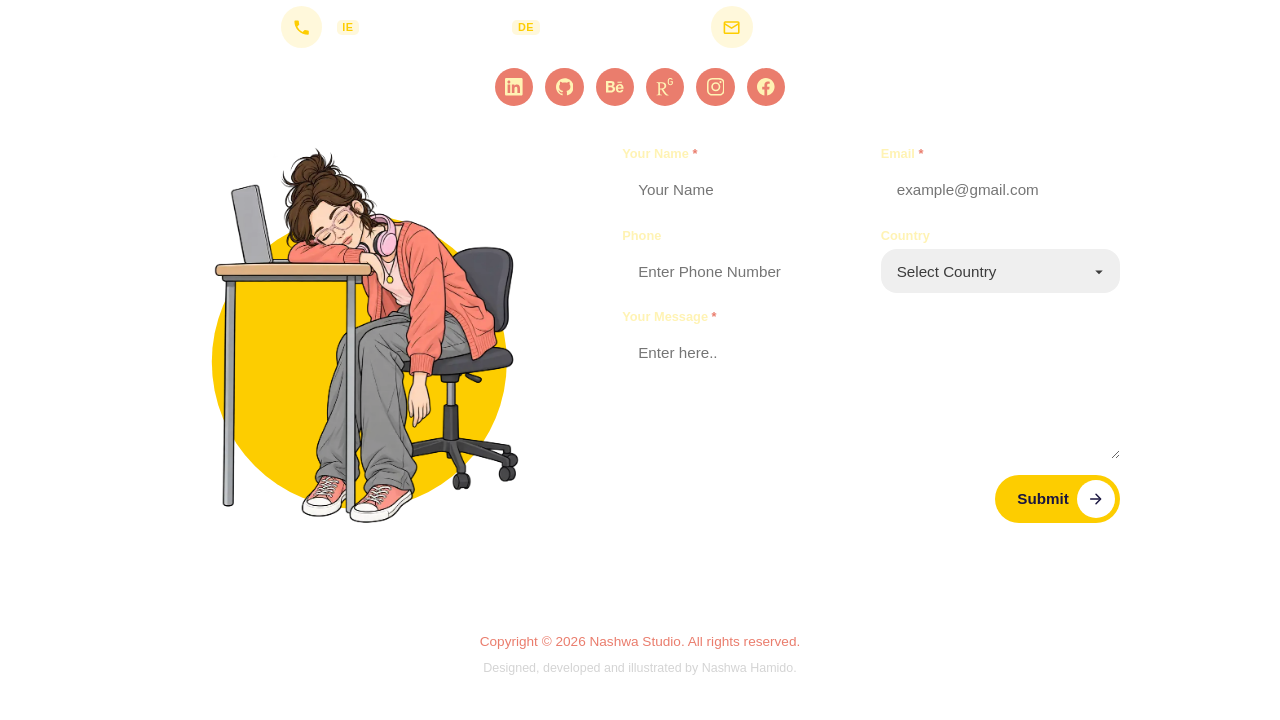
==== commit 4d499b0e: "Add MSc thesis under Education, with search data" ====
--- a/index.html
+++ b/index.html
@@ -80,6 +80,22 @@
             "https://github.com/nashwahamido",
             "https://www.researchgate.net/profile/Nashwa-Hamido-3"
           ]
+        },
+        {
+          "@type": "Thesis",
+          "@id": "https://doi.org/10.13140/RG.2.2.26231.59044",
+          "name": "The Gamified Visual Scaffolding Framework: Reducing Cognitive Load and Enhancing Accessibility in 3D Learning Environments",
+          "author": {
+            "@id": "https://www.nashwa.studio/#person"
+          },
+          "datePublished": "2026-05",
+          "inSupportOf": "MSc Interactive Digital Media",
+          "sourceOrganization": {
+            "@type": "CollegeOrUniversity",
+            "name": "Trinity College Dublin"
+          },
+          "url": "https://www.researchgate.net/doi/10.13140/RG.2.2.26231.59044",
+          "sameAs": "https://doi.org/10.13140/RG.2.2.26231.59044"
         },
         {
           "@type": "WebSite",
@@ -340,6 +356,7 @@
                         <div class="tl-body">
                             <span class="tl-role">MSc Interactive Digital Media</span>
                             <span class="tl-meta">Trinity College Dublin, Ireland &middot; 2025 to 2026</span>
+                            <a class="tl-pub" href="https://doi.org/10.13140/RG.2.2.26231.59044" target="_blank" rel="noopener"><span class="tl-pub-kicker">Thesis &middot; May 2026</span><span class="tl-pub-title">The Gamified Visual Scaffolding Framework: Reducing Cognitive Load and Enhancing Accessibility in 3D Learning Environments</span><svg viewBox="0 0 24 24" fill="none" stroke="currentColor" stroke-width="2.2" stroke-linecap="round" stroke-linejoin="round" aria-hidden="true"><path d="M7 17 17 7"/><path d="M8 7h9v9"/></svg><span class="sr-only"> (opens in a new tab)</span></a>
                         </div>
                     </div>
                     <div class="tl-item">
--- a/css/onepage.css
+++ b/css/onepage.css
@@ -2219,3 +2219,15 @@
 .book-try .embed-frame.is-scaled { aspect-ratio: auto; }
 @media (max-width: 40rem) { .book-try .embed-frame { width: 100%; height: auto; aspect-ratio: 900 / 870; } }
 @media (max-width: 40rem) { .book-try .embed-frame { aspect-ratio: auto; height: min(78vh, 40rem); } }
+
+/* Thesis under the MSc in Education */
+.tl-pub { display: block; margin-top: 0.55rem; padding: 0.55rem 0.75rem; border-left: 2px solid var(--coral, #ea7d6d); border-radius: 0 0.5rem 0.5rem 0; background: rgba(255,255,255,0.04); color: inherit; text-decoration: none; transition: background .2s; }
+.tl-pub:hover, .tl-pub:focus-visible { background: rgba(255,255,255,0.08); }
+.tl-pub-kicker { display: block; font-size: 0.72rem; font-weight: bold; letter-spacing: 0.06em; text-transform: uppercase; color: var(--coral, #ea7d6d); }
+.tl-pub-title { font-size: 0.85rem; line-height: 1.4; color: #fff; }
+.tl-pub svg { display: inline-block; width: 0.85em; height: 0.85em; margin-left: 0.3em; vertical-align: -0.05em; color: var(--coral, #ea7d6d); }
+body.light-mode .tl-pub { background: rgba(0,0,0,0.04); }
+body.light-mode .tl-pub:hover, body.light-mode .tl-pub:focus-visible { background: rgba(0,0,0,0.07); }
+body.light-mode .tl-pub-title { color: var(--text); }
+body.light-mode .tl-pub-kicker, body.light-mode .tl-pub svg { color: #a8402f; }
+body.light-mode .tl-pub { border-left-color: #a8402f; }
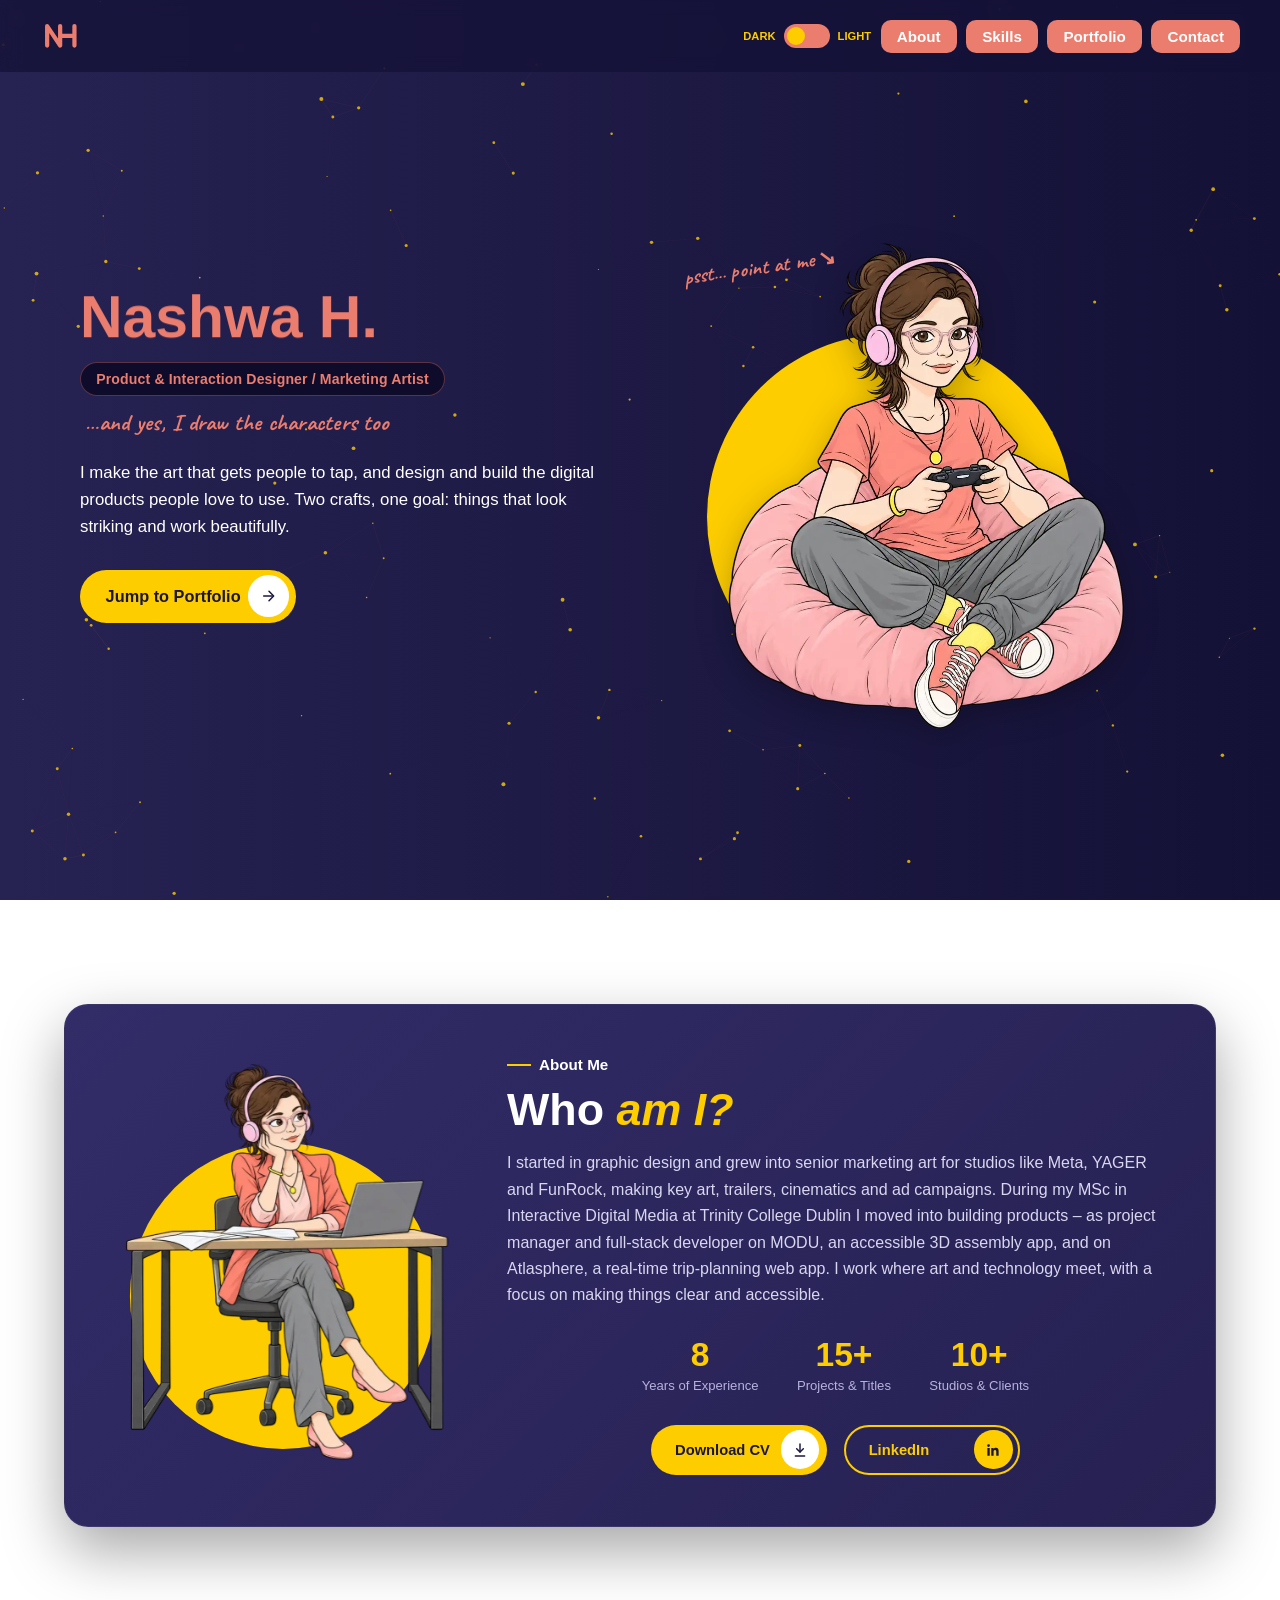
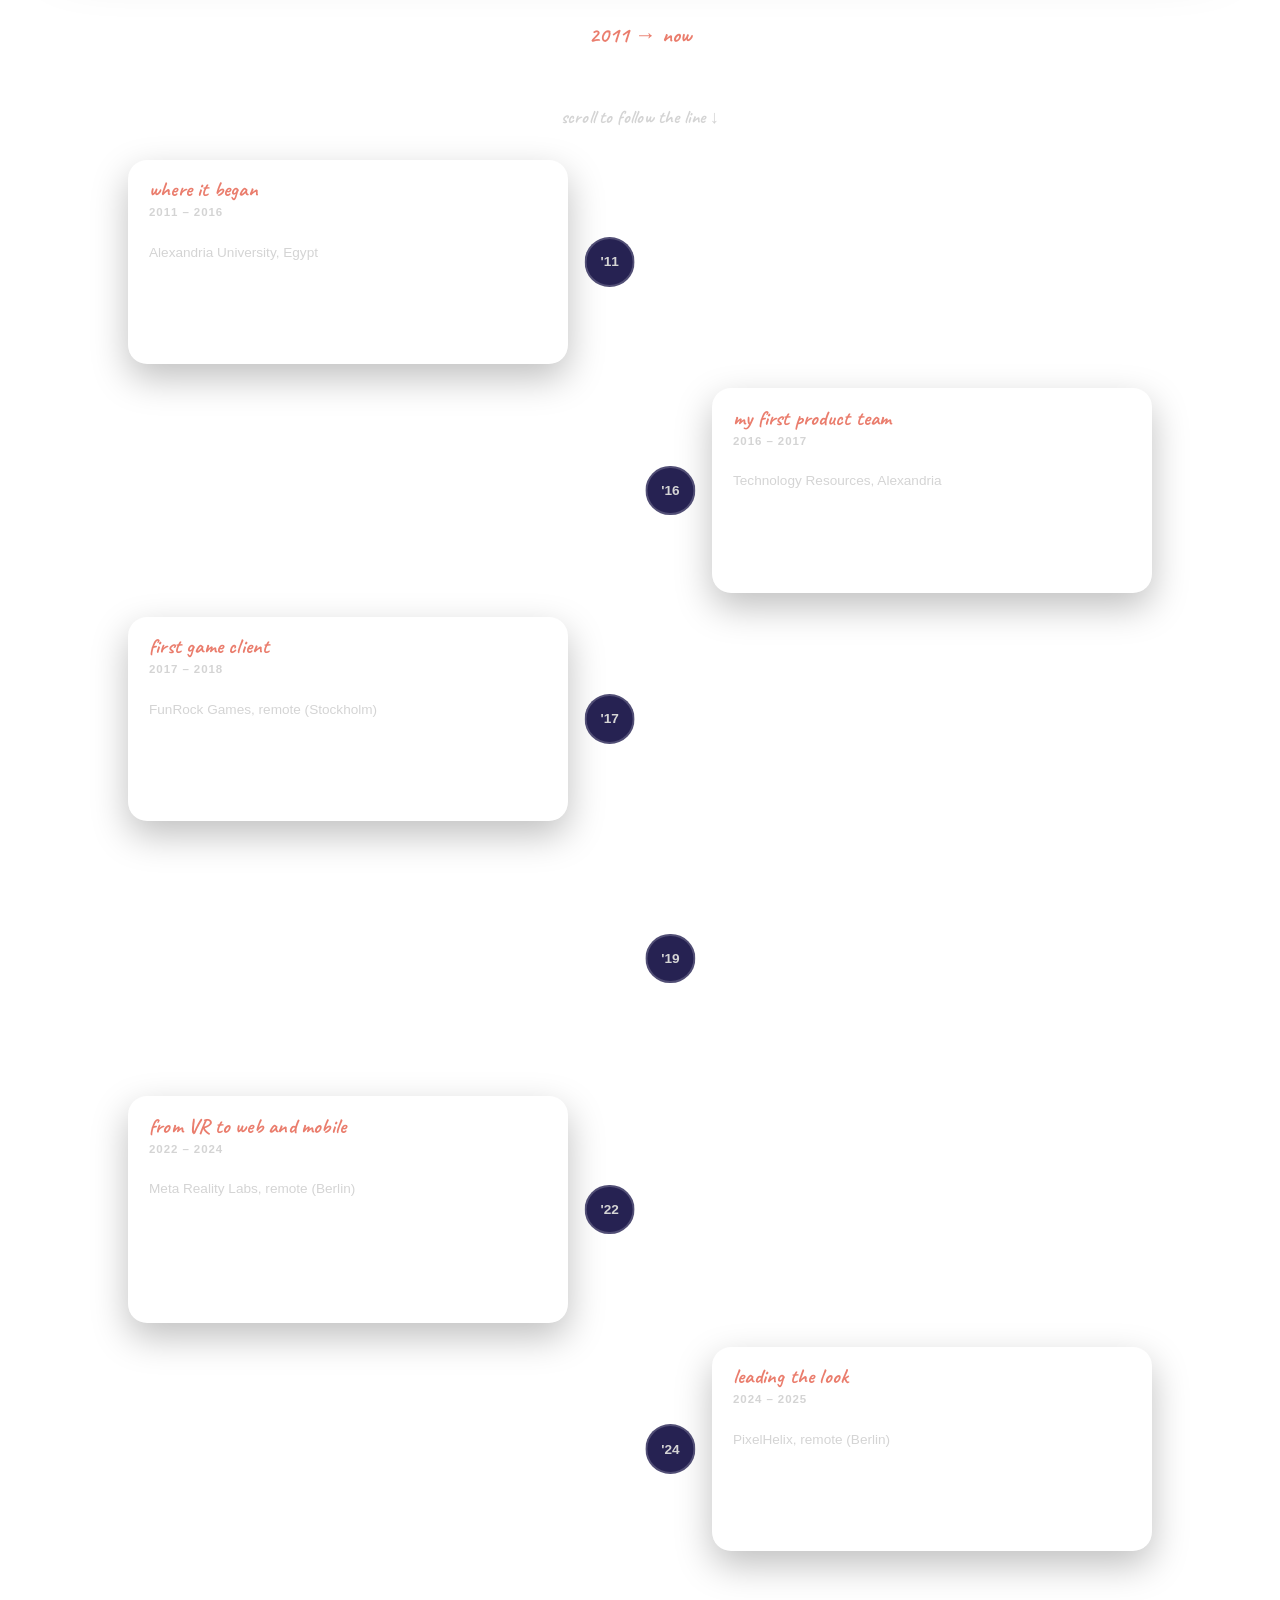
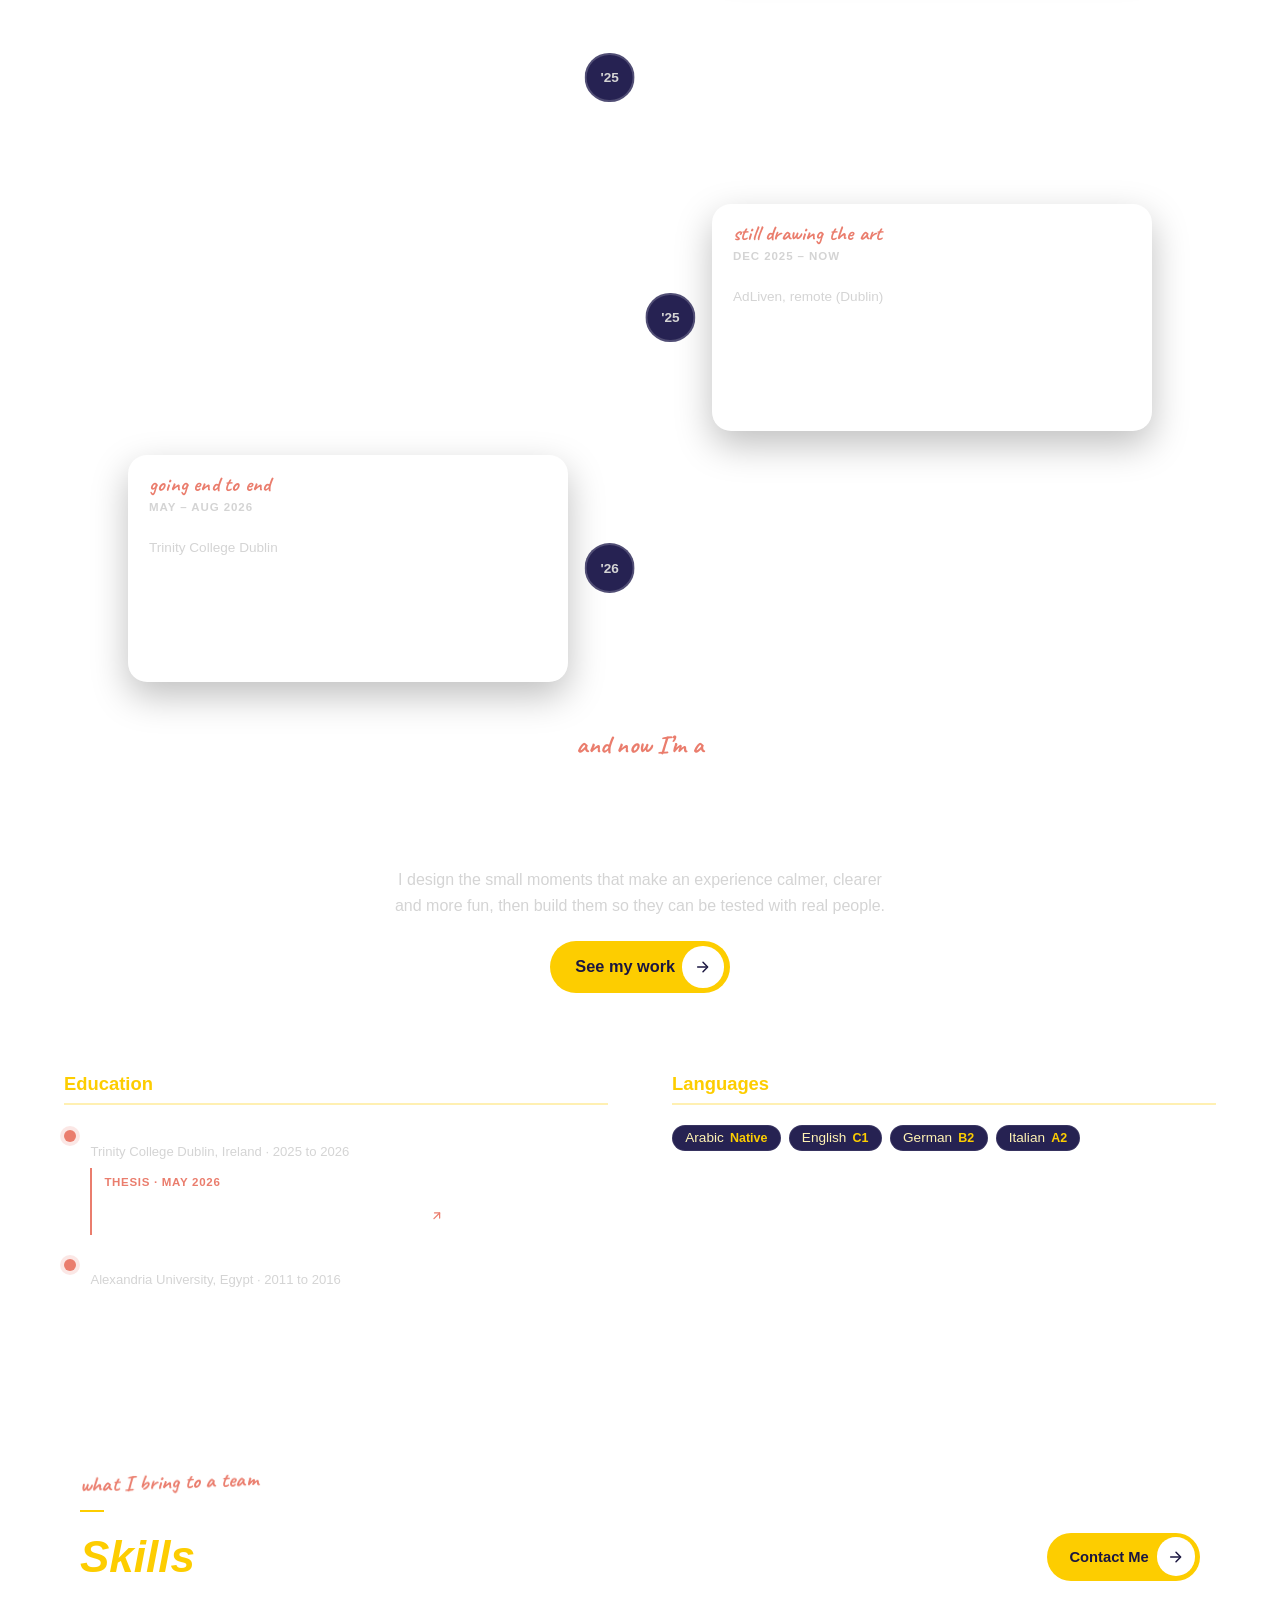
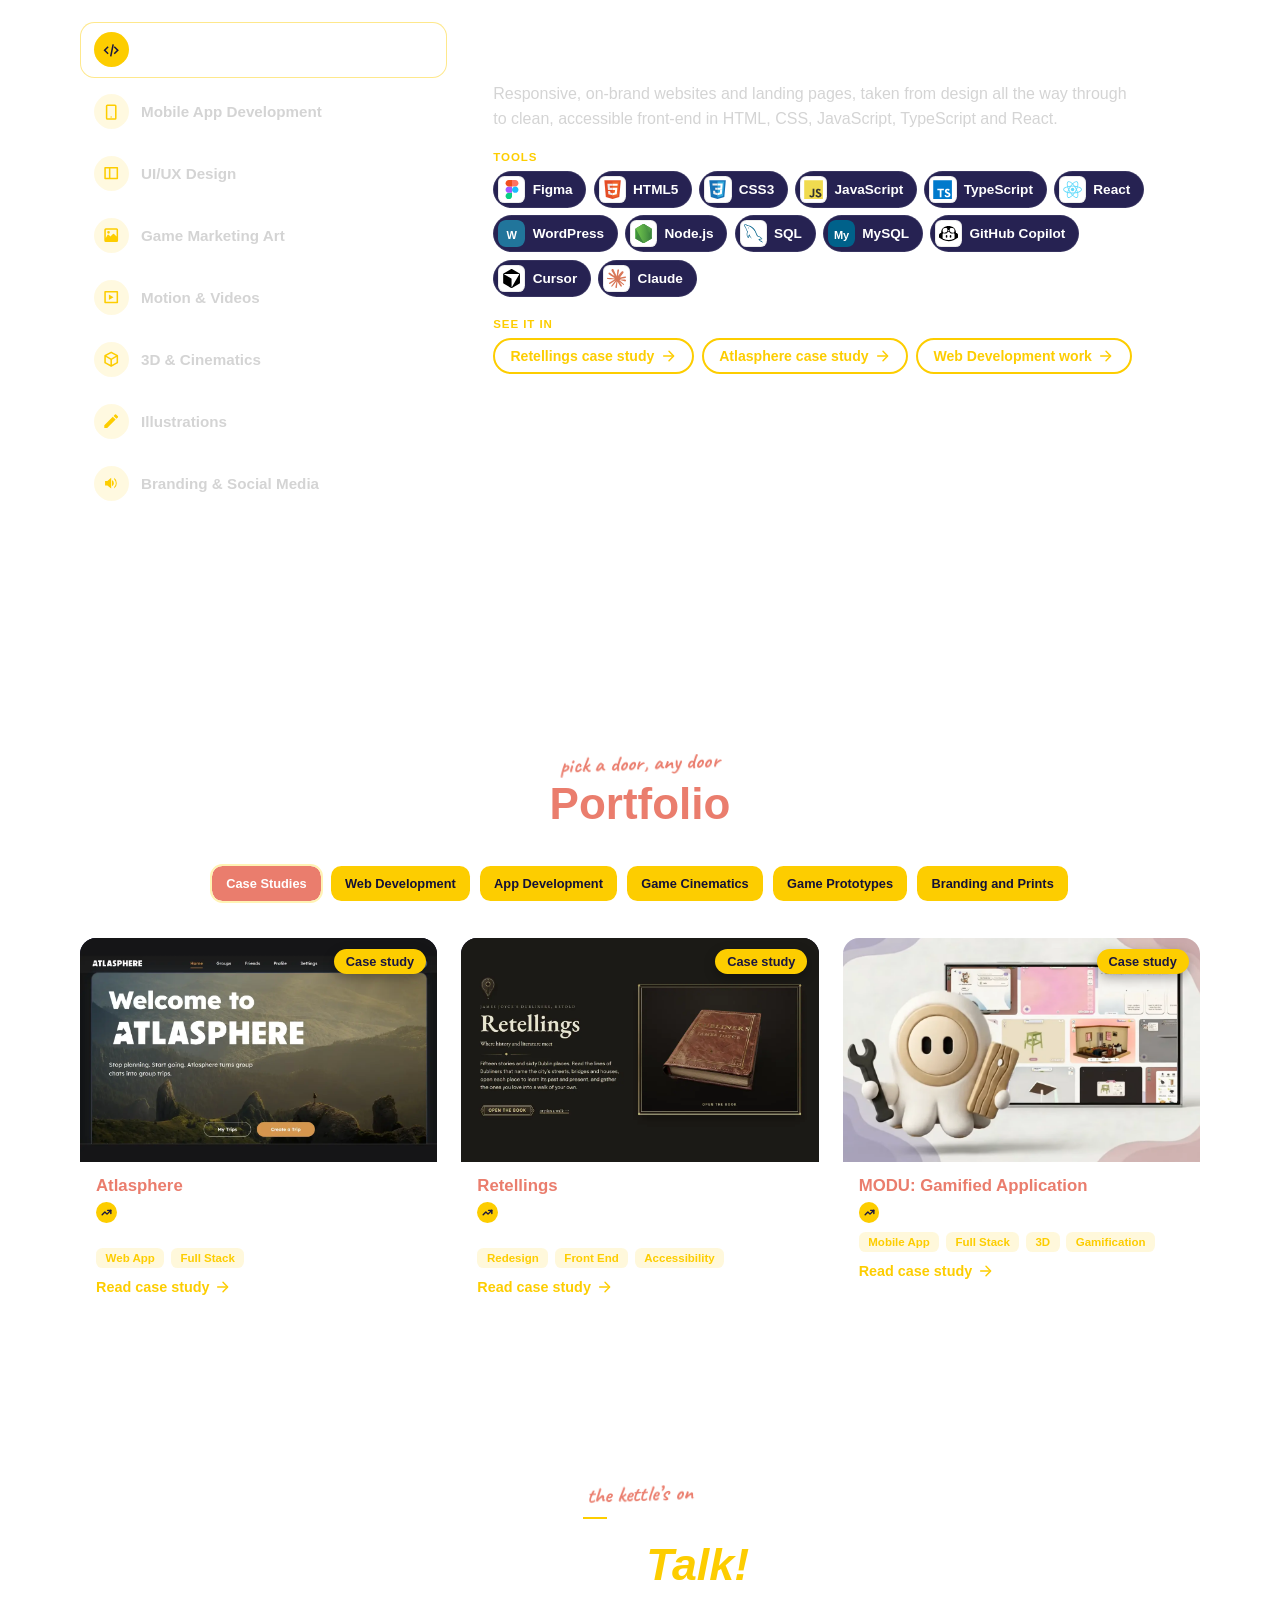
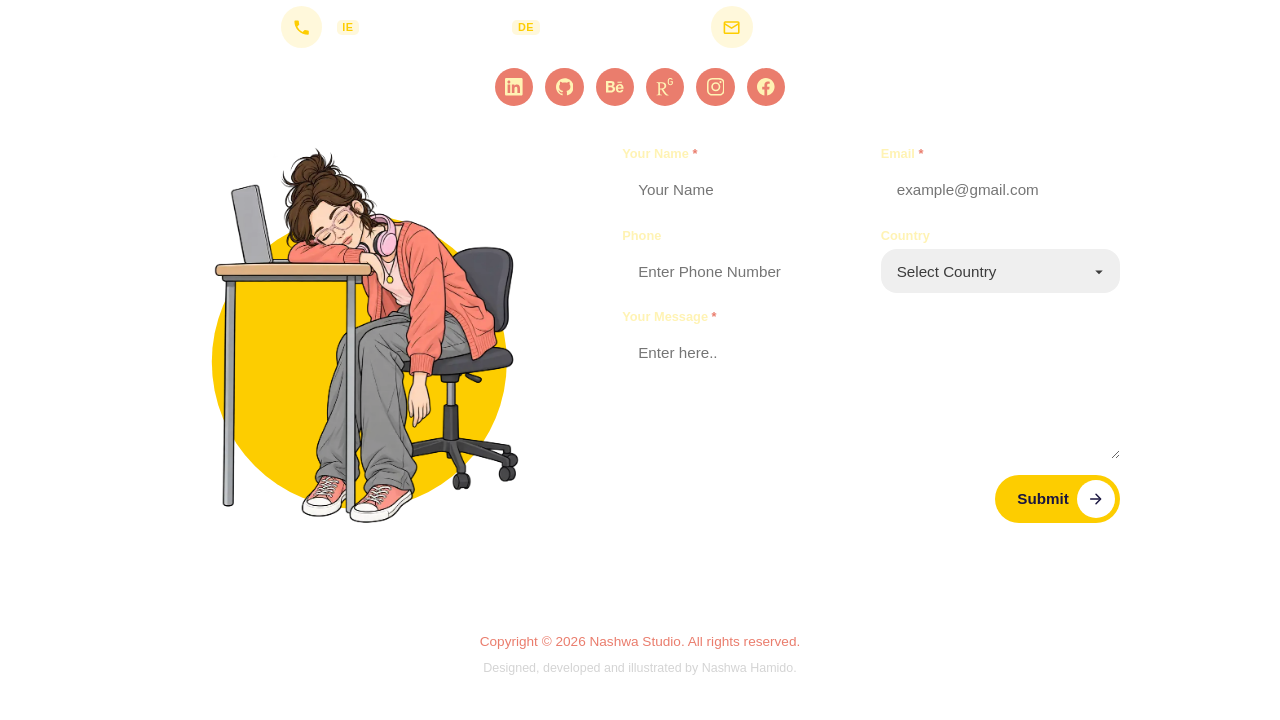
==== commit 0f1cb33f: "Add Vercel Web Analytics" ====
--- a/index.html
+++ b/index.html
@@ -121,6 +121,9 @@
       ]
     }
     </script>
+    <!-- Vercel Web Analytics: cookieless visit counts -->
+    <script>window.va = window.va || function () { (window.vaq = window.vaq || []).push(arguments); };</script>
+    <script defer src="/_vercel/insights/script.js"></script>
 </head>
 <body>
     <!-- Interactive particle background -->
